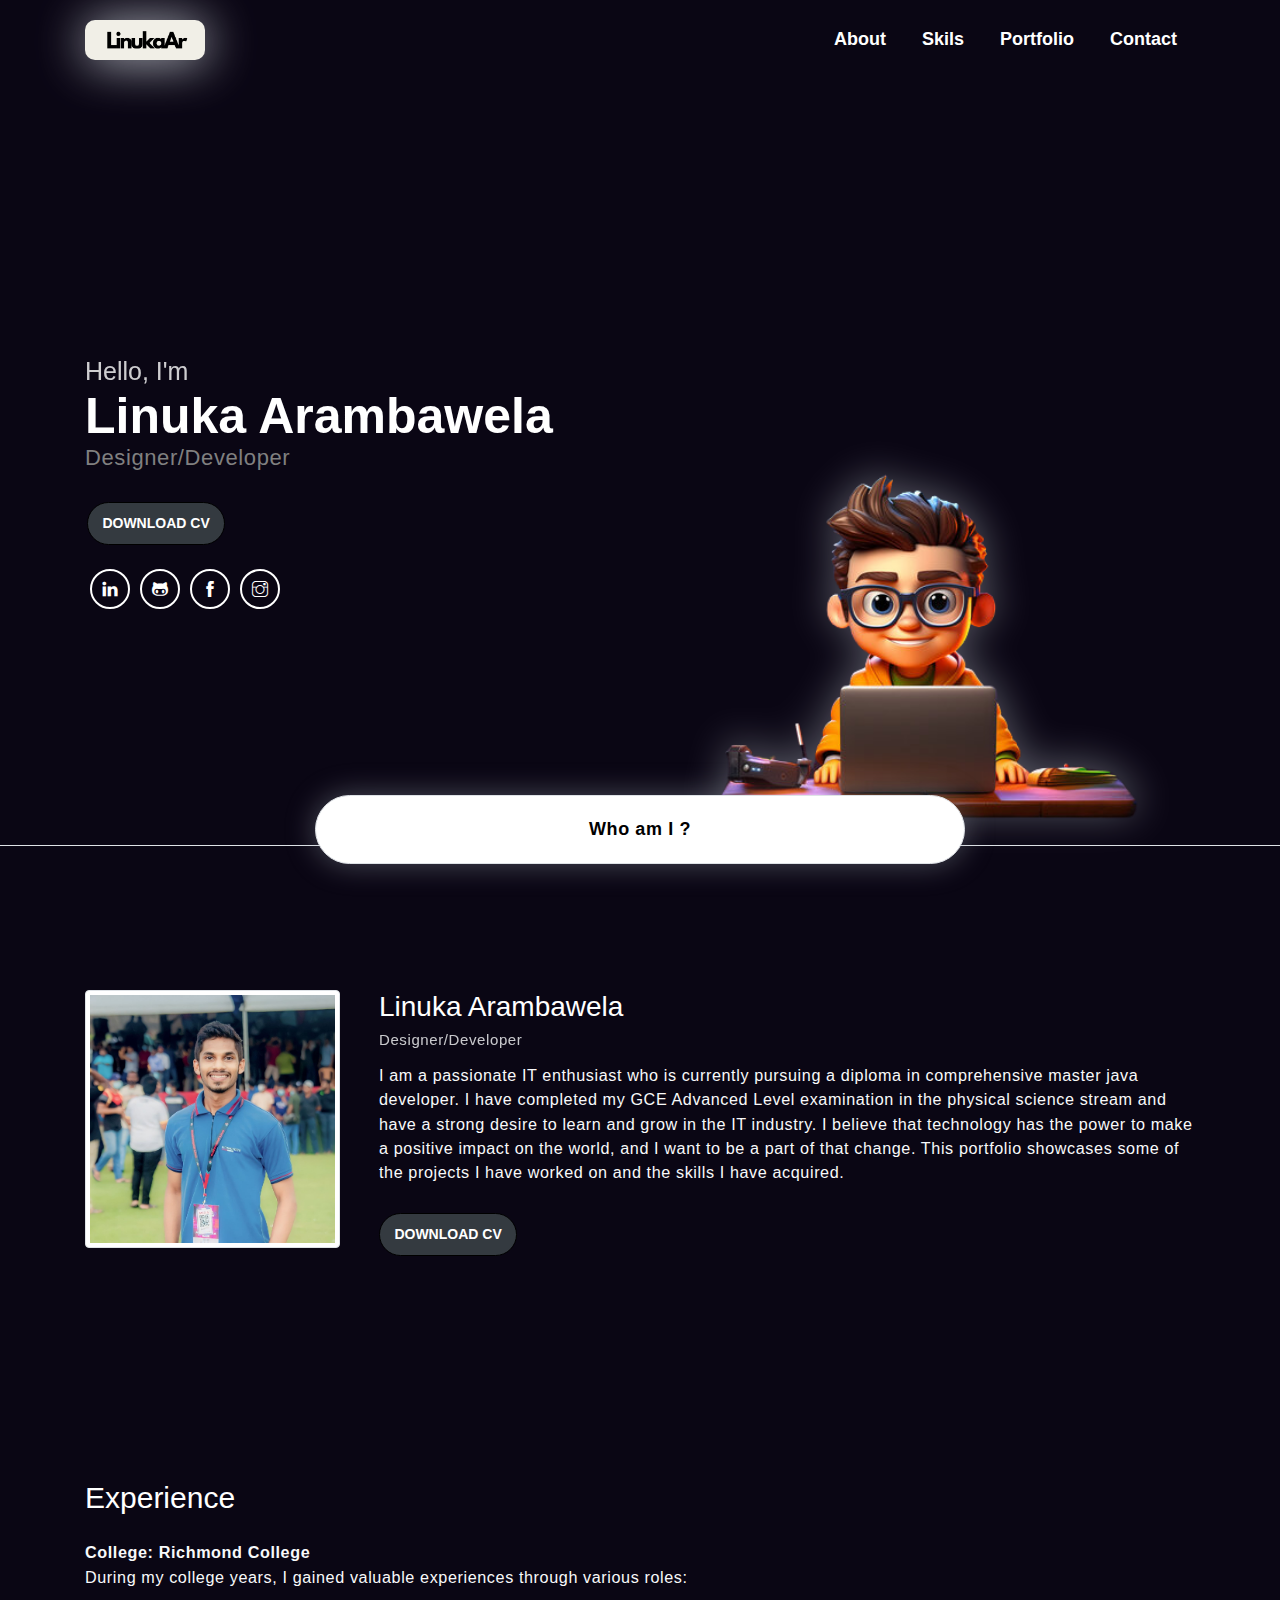
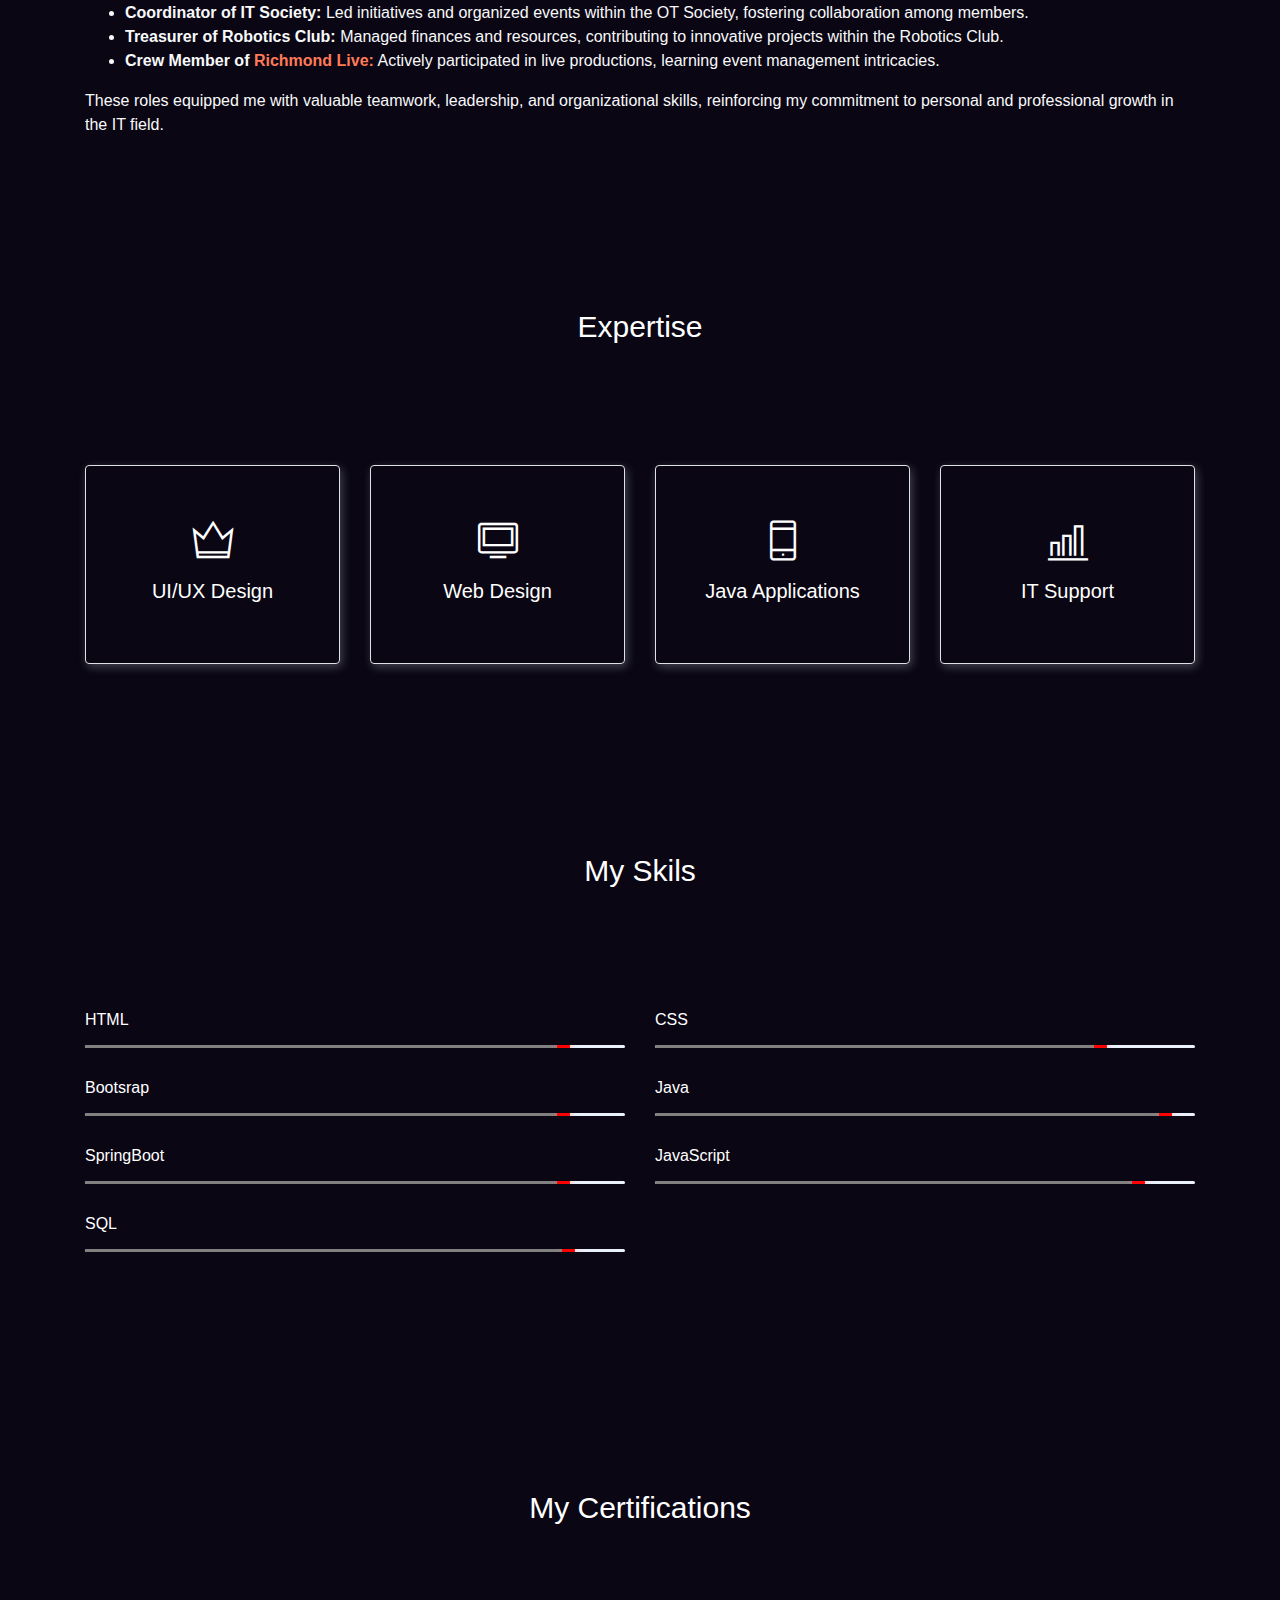
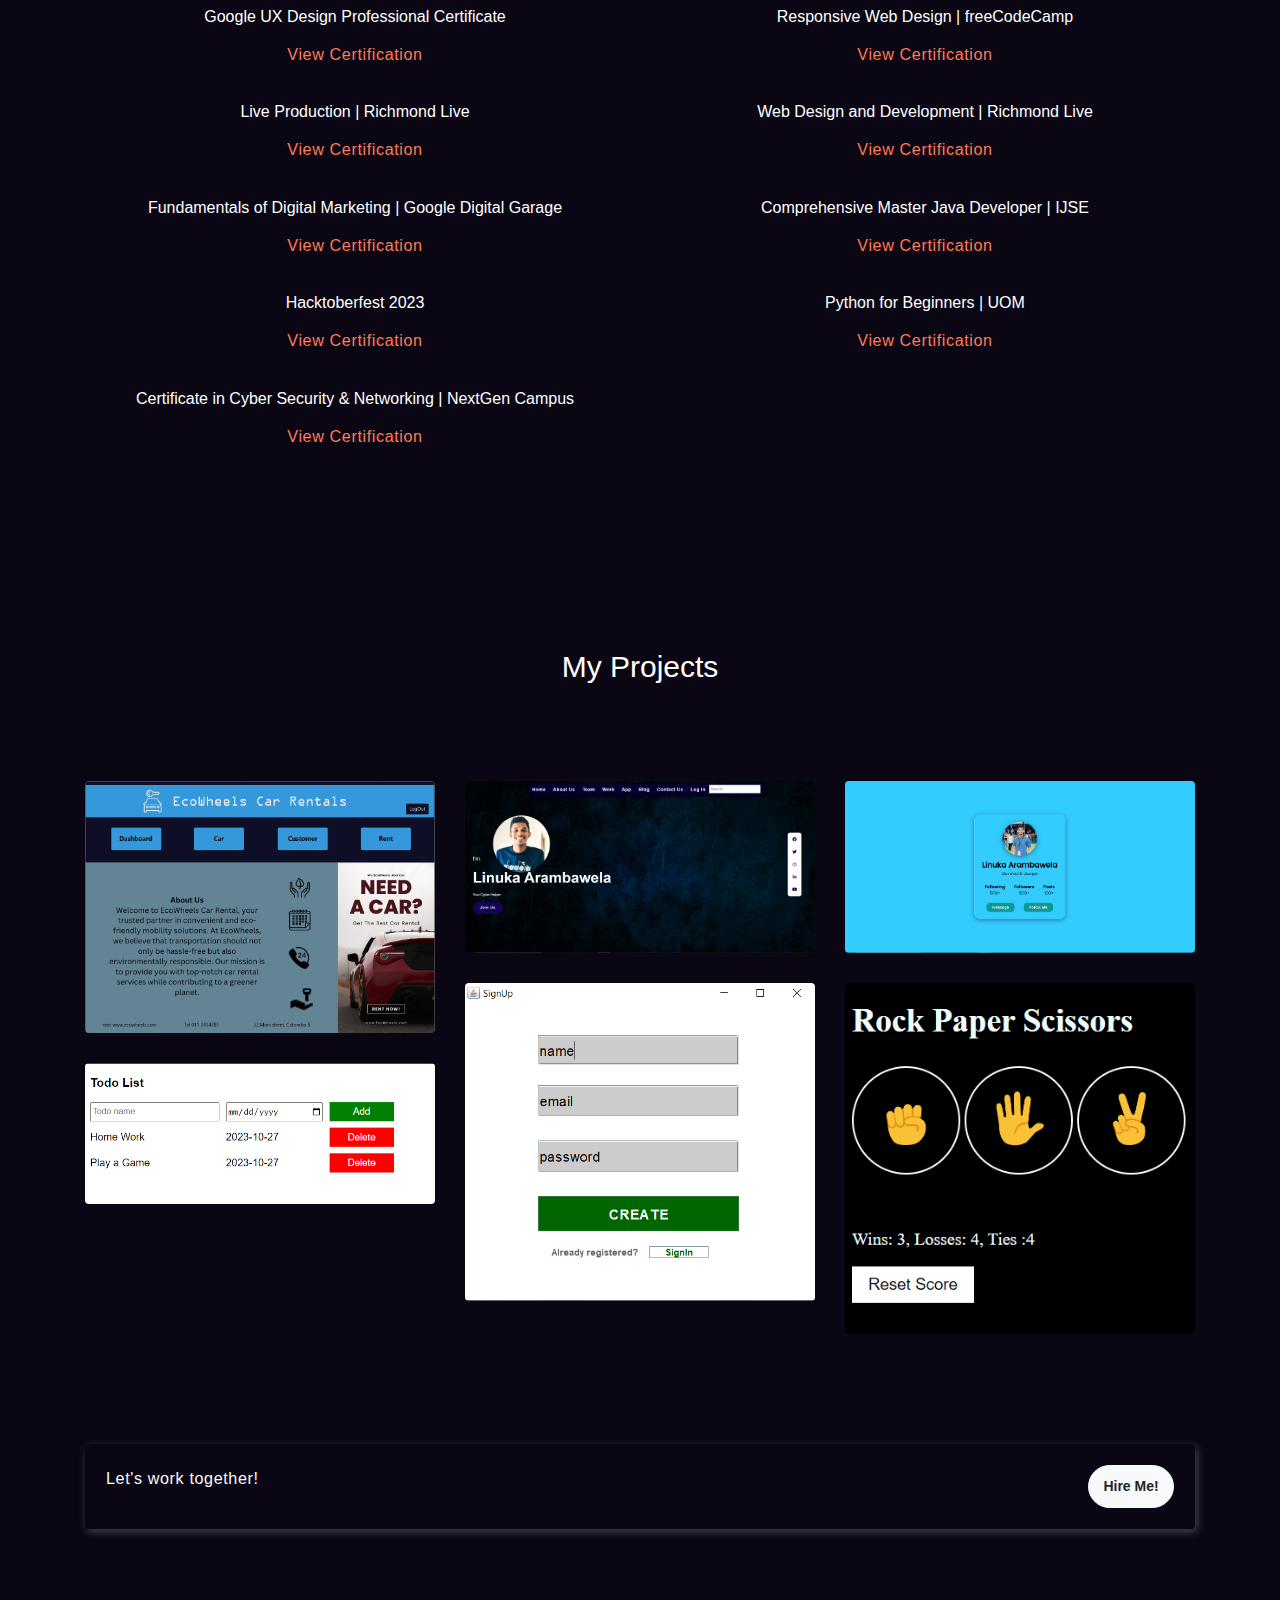
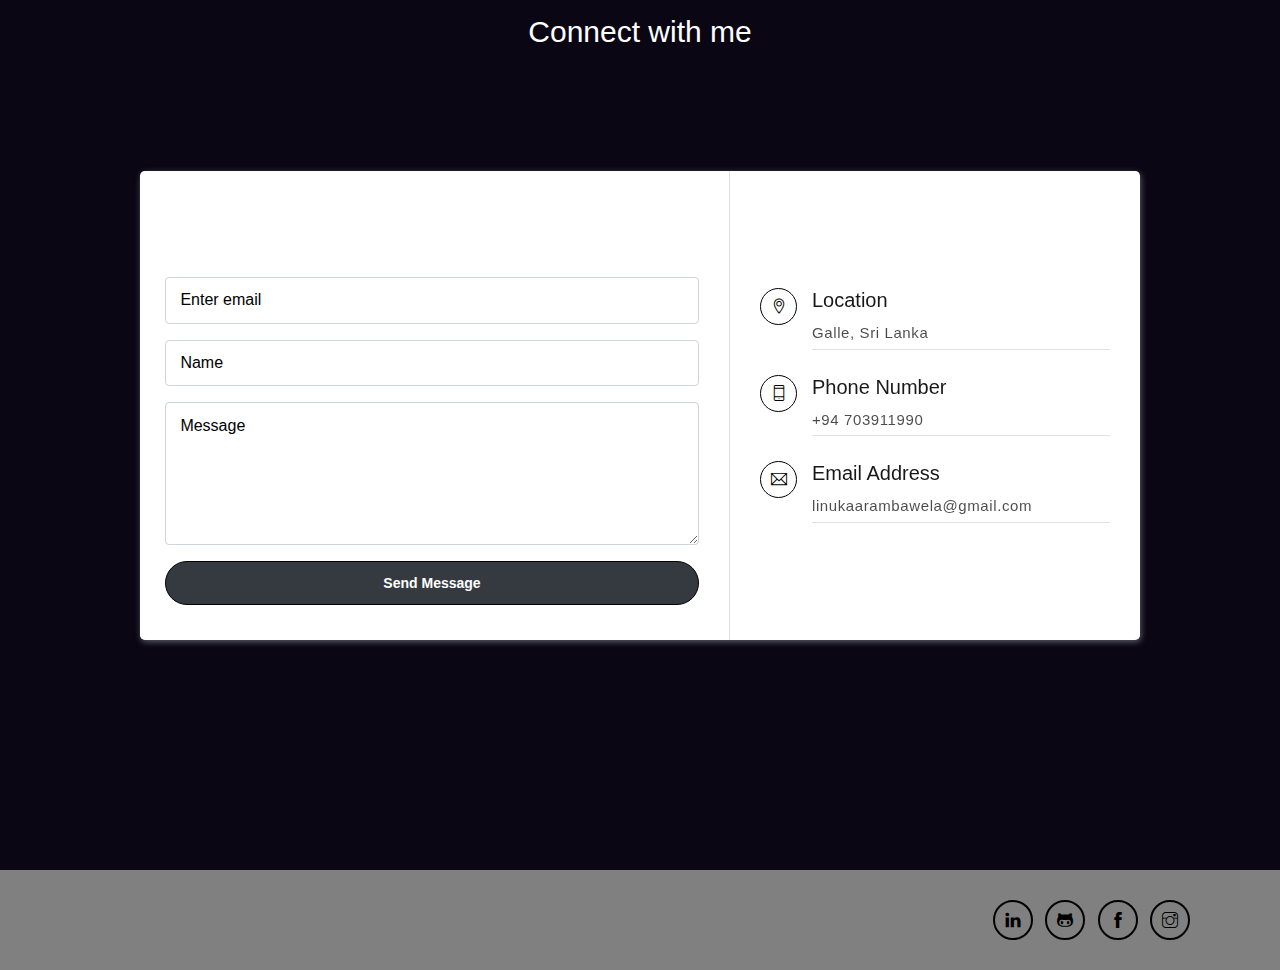
==== index.html @ 5f5cd449 "experence1" ====
<!DOCTYPE html>
<html lang="en">
<head>
	<meta charset="utf-8">
    <meta name="viewport" content="width=device-width, initial-scale=1">
    <meta name="description" content="Start your development with Steller landing page.">
    <meta name="author" content="Devcrud">
    <title>Linuka Arambawela</title>
    <link rel="icon" type="image/png" href="assets/imgs/favicon.png">

    <!-- font icons -->
    <link rel="stylesheet" href="assets/vendors/themify-icons/css/themify-icons.css">
    <!-- Bootstrap + Steller main styles -->
	<link rel="stylesheet" href="assets/css/styles.css">
    <script async src="https://pagead2.googlesyndication.com/pagead/js/adsbygoogle.js?client=ca-pub-7383595511710576"
     crossorigin="anonymous"></script>
</head>
<body data-spy="scroll" data-target=".navbar" data-offset="40" id="home">

    <!-- Page navigation -->
    <nav class="navbar navbar-expand-lg navbar-light fixed-top" data-spy="affix" data-offset-top="0">
        <div class="container">
            <a class="navbar-brand" href="#home"><img src="assets/imgs/logo.png" alt=""></a>
            <button class="navbar-toggler" type="button" data-toggle="collapse" data-target="#navbarSupportedContent" aria-controls="navbarSupportedContent" aria-expanded="false" aria-label="Toggle navigation">
                <span class="navbar-toggler-icon"></span>
            </button>

            <div class="collapse navbar-collapse" id="navbarSupportedContent">
                <ul class="navbar-nav ml-auto align-items-center">
                    
                    <li class="nav-item">
                        <a class="nav-link" href="#about">About</a>
                    </li>
                    <li class="nav-item">
                        <a class="nav-link" href="#service">Skils</a>
                    </li>                   
                    <li class="nav-item">
                        <a class="nav-link" href="#portfolio">Portfolio</a>
                    </li>
                    <li class="nav-item">
                        <a class="nav-link" href="#contact">Contact</a>
                    </li>
                </ul>
            </div>
        </div>          
    </nav>
    <!-- End of page navibation -->

    <!-- Page Header -->
    <header class="header" id="home">
        <div class="container">
            <div class="infos">
                <h6 class="subtitle">Hello, I'm</h6>
                <h6 class="title">Linuka Arambawela</h6>
                <p class="position">Designer/Developer</p>

                <div class="buttons pt-3">
                     <!--<button class="btn btn-primary rounded" href="#contact">HIRE ME</button>-->
                    <a class="btn btn-primary rounded shake" href="https://drive.google.com/drive/folders/1Fr4FEvTsbg78oJzoTCTcGbH58O8syNxW?usp=sharing" target="_blank">DOWNLOAD CV</a>
                </div>      

                <div class="socials mt-4">
                    <a class="social-item-up" href="https://www.linkedin.com/in/linuka-arambawela" target="_blank"><i class="ti-linkedin"></i></a>
                    <a class="social-item-up" href="https://github.com/LinukaAr" target="_blank"><i class="ti-github"></i></a>
                    <a class="social-item-up" href="https://web.facebook.com/LinukaArambawela/" target="_blank"><i class="ti-facebook"></i></a>
                    <a class="social-item-up" href="https://instagram.com/linuka_ar?igshid=OGQ5ZDc2ODk2ZA==" target="_blank"><i class="ti-instagram"></i></a>
                </div>
            </div>              
            <div class="img-holder">
               
                <img src="assets/imgs/bay1.png" alt="">
               
            </div>      
        </div>  

      <!-- Header-widget -->
      <div class="widget">
        <div class="widget-item">
            <p>Who am I <span class="spin"></span></p>
        </div>
    </div>
    </header>
    <!-- End of Page Header -->
    
    <!-- About section -->
    <section id="about" class="section mt-3">
        <div class="container mt-5">
            <div class="row text-center text-md-left">
                <div class="col-md-3">
                    <img src="assets/imgs/avatar.jpeg" alt="" class="img-thumbnail mb-4">
                </div>
                <div class="pl-md-4 col-md-9">
                    <h6 class="title">Linuka Arambawela</h6>
                    <p class="subtitle">Designer/Developer</p>
                    <p>I am a passionate IT enthusiast who is currently pursuing a diploma in comprehensive master java developer. I have completed my GCE Advanced Level examination in the physical science stream and have a strong desire to learn and grow in the IT industry. I believe that technology has the power to make a positive impact on the world, and I want to be a part of that change. This portfolio showcases some of the projects I have worked on and the skills I have acquired.</p>
                    <a class="btn btn-primary rounded mt-3 shake" href="https://drive.google.com/drive/folders/1Fr4FEvTsbg78oJzoTCTcGbH58O8syNxW?usp=sharing" target="_blank">DOWNLOAD CV</a>                   
                </div>
            </div>
        </div>
    </section>
 <!-- Experience section -->
 <section class="section text-light">
    <div class="container text-left">
        <div class="mt-4 experience"><br>
            <h6 class="section-title mb-4">Experience</h6>
            
        <p>
            <strong section-title mb-4>College: Richmond College</strong><br>
            During my college years, I gained valuable experiences through various roles:
            <ul>
                <li><strong>Coordinator of IT Society:</strong> Led initiatives and organized events within the OT Society, fostering collaboration among members.</li>
                <li><strong>Treasurer of Robotics Club:</strong> Managed finances and resources, contributing to innovative projects within the Robotics Club.</li>
                <li><strong>Crew Member of <a href="https://www.richmondlive.lk/" target="_blank">Richmond Live:</a></strong> Actively participated in live productions, learning event management intricacies.</li>
            </ul>
            These roles equipped me with valuable teamwork, leadership, and organizational skills, reinforcing my commitment to personal and professional growth in the IT field.
        </p>
    </div>
</div>
</section>


    <!-- Service section -->
    <section id="service" class="section">
        <div class="container text-center">
            <h6 class="section-title mb-4">Expertise</h6>
            <p class="mb-5 pb-4"><br></p><!--para-->

            <div class="row">
                <div class="col-sm-6 col-md-3 mb-4">
                    <div class="custom-card card border">
                        <div class="card-body">
                            <i class="icon ti-crown"></i>
                            <h5 class="card-h5">UI/UX Design</h5>
                        </div>
                    </div>
                </div>
                <div class="col-sm-6 col-md-3 mb-4">
                    <div class="custom-card card border">
                        <div class="card-body">
                            <i class="icon ti-desktop"></i>
                            <h5 class="card-h5">Web Design</h5>
                        </div>
                    </div>
                </div>
                <div class="col-sm-6 col-md-3 mb-4">
                    <div class="custom-card card border">
                        <div class="card-body">
                            <i class="icon ti-mobile"></i>
                            <h5 class="card-h5">Java Applications</h5>
                        </div>
                    </div>
                </div>
                <div class="col-sm-6 col-md-3 mb-4">
                    <div class="custom-card card border">
                        <div class="card-body">
                            <i class="icon ti-bar-chart"></i>
                            <h5 class="card-h5">IT Support</h5>
                        </div>
                    </div>
                </div>
            </div>
        </div>
    </section>
    <!-- End of Sectoin -->

    <!-- Skills section -->
    <section class="section" id="skills">
        <div class="container text-center">
            <h6 class="subtitle"></h6>
            <h6 class="section-title mb-4">My Skils</h6>
            <p class="mb-5 pb-4"> <br> </p>

            <div class="row text-left">
                <div class="col-sm-6">
                    <h6 class="mb-3">HTML</h6>
                    <div class="progress">
                        <div class="progress-bar bg-primary" role="progressbar" style="width: 89%;" aria-valuenow="25" aria-valuemin="0" aria-valuemax="100"><span>89%</span></div>
                    </div>
                </div>
                <div class="col-sm-6">
                    <h6 class="mb-3">CSS</h6>
                    <div class="progress">
                        <div class="progress-bar bg-primary" role="progressbar" style="width: 83%;" aria-valuenow="25" aria-valuemin="0" aria-valuemax="100"><span>83%</span></div>
                    </div>
                </div>
                <div class="col-sm-6">
                    <h6 class="mb-3">Bootsrap</h6>
                    <div class="progress">
                        <div class="progress-bar bg-primary" role="progressbar" style="width: 89%;" aria-valuenow="25" aria-valuemin="0" aria-valuemax="100"><span>89%</span></div>
                    </div>
                </div>
                <div class="col-sm-6">
                    <h6 class="mb-3">Java</h6>
                    <div class="progress">
                        <div class="progress-bar bg-primary" role="progressbar" style="width: 95%;" aria-valuenow="25" aria-valuemin="0" aria-valuemax="100"><span>95%</span></div>
                    </div>
                </div>
                <div class="col-sm-6">
                    <h6 class="mb-3">SpringBoot</h6>
                    <div class="progress">
                        <div class="progress-bar bg-primary" role="progressbar" style="width: 89%;" aria-valuenow="25" aria-valuemin="0" aria-valuemax="100"><span>89%</span></div>
                    </div>
                </div>
                <div class="col-sm-6">
                    <h6 class="mb-3">JavaScript</h6>
                    <div class="progress">
                        <div class="progress-bar bg-primary" role="progressbar" style="width: 90%;" aria-valuenow="25" aria-valuemin="0" aria-valuemax="100"><span>90%</span></div>
                    </div>
                </div>
                <div class="col-sm-6">
                    <h6 class="mb-3">SQL</h6>
                    <div class="progress">
                        <div class="progress-bar bg-primary" role="progressbar" style="width: 90%;" aria-valuenow="25" aria-valuemin="0" aria-valuemax="100"><span>90%</span></div>
                    </div>
                </div>
            </div>  
        </div>
    </section>
        <section class="section">
            <div class="container text-center">
                <h6 class="subtitle"></h6>
                <h6 class="section-title mt-5 mb-4">My Certifications</h6>
                <p class="mb-4 pb-2"> <br> </p>
        
                <div class="row text-center">
                    <div class="col-sm-6 mb-4">
                        <h6 class="mb-3 ">Google UX Design Professional Certificate</h6>
                        <p><a href="https://coursera.org/share/1cb80b1ecdb0bca02c767bb7b1ba7293" target="_blank">View Certification</a></p>
                    </div>
                    <div class="col-sm-6 mb-4">
                        <h6 class="mb-3">Responsive Web Design | freeCodeCamp</h6>
                        <p><a href="https://freecodecamp.org/certification/fccccd656dd-fffc-4c38-a6bf-6c93ce09e265/responsive-web-design" target="_blank">View Certification</a></p>
                    </div>
                    <div class="col-sm-6 mb-4">
                        <h6 class="mb-3">Live Production | Richmond Live</h6>
                        <p><a href="https://academy.richmondlive.lk/profile/uVPlZtYtneaVyN0ky2u3IIRRBw22" target="_blank">View Certification</a></p>
                    </div>
                    <div class="col-sm-6 mb-4">
                        <h6 class="mb-3">Web Design and Development | Richmond Live</h6>
                        <p><a href="https://academy.richmondlive.lk/profile/uVPlZtYtneaVyN0ky2u3IIRRBw22" target="_blank">View Certification</a></p>
                    </div>
                    <div class="col-sm-6 mb-4">
                        <h6 class="mb-3">Fundamentals of Digital Marketing | Google Digital Garage</h6>
                        <p><a href="https://drive.google.com/file/d/1YNhygOhqp-UpskluJ9wSlVKd7VAp6TAa/view?usp=sharing" target="_blank">View Certification</a></p>
                    </div>
                    <div class="col-sm-6 mb-4">
                        <h6 class="mb-3">Comprehensive Master Java Developer | IJSE</h6>
                        <p><a href="#" target="_blank">View Certification</a></p>
                    </div>
                    <div class="col-sm-6 mb-4">
                        <h6 class="mb-3">Hacktoberfest 2023</h6>
                        <p><a href="https://drive.google.com/file/d/1MPyviksWj-cdRIONnGIoNkeqoJJxrUTr/view?usp=sharing" target="_blank">View Certification</a></p>
                    </div>
                    <div class="col-sm-6 mb-4">
                        <h6 class="mb-3">Python for Beginners | UOM</h6>
                        <p><a href="https://drive.google.com/file/d/1T5rgGOEritQXkcXWgsg6unl6GsxW91hJ/view?usp=sharing" target="_blank">View Certification</a></p>
                    </div>
                    <div class="col-sm-6 mb-4">
                        <h6 class="mb-3">Certificate in Cyber Security & Networking | NextGen Campus</h6>
                        <p><a href="https://drive.google.com/file/d/1FxKrm8GOjyGVpESYu_Ea98I-J1Bag5UB/view?usp=sharing" target="_blank">View Certification</a></p>
                    </div>
                </div>
            </div>
        </section>
        
    <!-- End of Skills sections -->

    <!-- Portfolio section -->
    <section id="portfolio" class="section">
        <div class="container text-center">
            <h6 class="subtitle"></h6>
            <h6 class="section-title mb-4">My Projects</h6>
            <p class="mb-5 pb-4"></p>

            <div class="row">
                <div class="col-sm-4">
                    <div class="img-wrapper">
                        <img src="assets/imgs/carSale/carSale1.png" alt="">
                        <div class="overlay">
                            <div class="overlay-infos" data-link="">
                                <h5>Rent a Car Java App</h5>
                                <a href="assets/imgs/carSale/carSale1.png" target="_blank"><i class="ti-zoom-in"></i></a>
                                <a href="https://github.com/LinukaAr/Rent-A-Car" target="_blank"><i class="ti-link"></i></a>
                            </div>  
                        </div>
                    </div>
                    <div class="img-wrapper">
                        <img src="assets/imgs/toDolist/Untitled.png" alt="">
                        <div class="overlay">
                            <div class="overlay-infos">
                                <h5>To Do List</h5>
                                <a href="assets/imgs/toDolist/Untitled.png" target="_blank"><i class="ti-zoom-in"></i></a>
                                <a href="https://github.com/LinukaAr/Todo-List" target="_blank"><i class="ti-link"></i></a>
                            </div>                              
                        </div>
                    </div>                  
                </div>
                <div class="col-sm-4">
                    <div class="img-wrapper">
                        <img src="assets/imgs/portfolio/portforlio.png" alt="">
                        <div class="overlay">
                            <div class="overlay-infos">
                                <h5>Simple Protfolio</h5>
                                <a href="assets/imgs/portfolio/portforlio.png" target="_blank"><i class="ti-zoom-in"></i></a>
                                <a href="https://github.com/LinukaAr/Linukatest" target="_blank"><i class="ti-link"></i></a>
                            </div>  
                        </div>
                    </div>
                    <div class="img-wrapper">
                        <img src="assets/imgs/loginSignUp/1.png" alt="">
                        <div class="overlay">
                            <div class="overlay-infos">
                                <h5>Java Swing Login/SignUp</h5>
                                <a href="assets/imgs/loginSignUp/1.png" target="_blank"><i class="ti-zoom-in"></i></a>
                                <a href="https://github.com/LinukaAr/Java-LoginAndSignUp" target="_blank"><i class="ti-link"></i></a>
                            </div>                              
                        </div>
                    </div>                  
                </div>
                <div class="col-sm-4">
                    <div class="img-wrapper">
                        <img src="assets/imgs/profleCard/1.png" alt="">
                        <div class="overlay">
                            <div class="overlay-infos">
                                <h5>CSS Profile Card</h5>
                                <a href="assets/imgs/profleCard/1.png" target="_blank"><i class="ti-zoom-in"></i></a>
                                <a href="https://github.com/LinukaAr/Profile_Card" target="_blank"><i class="ti-link"></i></a>
                            </div>  
                        </div>
                    </div>
                    <div class="img-wrapper">
                        <img src="assets/imgs/rockpaper.png" alt="">
                        <div class="overlay">
                            <div class="overlay-infos">
                                <h5>Rock Paper Scissors JavaScript</h5>
                                <a href="assets/imgs/rockpaper.png" target="_blank"><i class="ti-zoom-in"></i></a>
                                <a href="https://github.com/LinukaAr/rock-paper-scissors-js" target="_blank"><i class="ti-link"></i></a>
                            </div>                              
                        </div>
                    </div>                  
                </div>
            </div>

        </div>
    </section>
    <!-- End of portfolio section -->

    <!-- Hire me section -->
    <section class="bg-gray p-0 section">
        <div class="container">
            <div class="card ">
                <div class="card-body text-light">
                    <div class="row align-items-center">
                        <div class="col-sm-9 text-center text-sm-left">
                          <!--<p class="mb-3">Hire Me For Your Project</p>-->  
                            <p class="mb-3">Let's work together!</p>
                        </div>
                        <div class="col-sm-3 text-center text-sm-right">
                            <a class="btn btn-light rounded" href="#contact">Hire Me!</a>
                        </div>
                    </div>
                </div> 
            </div>
        </div>
    </section>      
    <!-- End od Hire me section. -->

    <!-- Contact Section -->
    <section id="contact" class="position-relative section">
        <div class="container text-center">
            <h6 class="subtitle"></h6>
            <h6 class="section-title mb-4">Connect with me</h6>
            <p class="mb-5 pb-4"> <br></p>

            <div class="contact text-left">
                <div class="form">
                    <h6 class="subtitle"></h6>
                    <h6 class="section-title mb-4">Get In Touch</h6>
                    
                    <form action="https://formsubmit.co/linukaarambawela@gmail.com" method="POST">
                        <div class="form-group">
                            <input name="email"  type="email" class="form-control" id="email" aria-describedby="emailHelp" placeholder="Enter email" required>
                        </div>
                        <div class="form-group">
                            <input name="name"  type="text" class="form-control" id="name" placeholder="Name" required>
                        </div>
                        <div class="form-group">
                            <textarea name="message" id="message" cols="30" rows="5" class="form-control" placeholder="Message"></textarea>
                        </div>
                        <input type="hidden" name="_next" value="http://linukaarambawela.me/thankyou.html">
                        <input type="hidden" name="_captcha" value="false">
                        <button type="submit" class="btn btn-primary btn-block rounded w-lg">Send Message</button>
                    </form>
                </div>
                <div class="contact-infos">
                    <div class="item">
                        <i class="ti-location-pin"></i>
                        <div class="">
                            <h5>Location</h5>
                            <p class="details"> Galle, Sri Lanka</p>
                        </div>                          
                    </div>
                    <div class="item">
                        <i class="ti-mobile"></i>
                        <div>
                            <h5>Phone Number</h5>
                            <p class="details">+94 703911990</p>
                        </div>                          
                    </div>
                    <div class="item">
                        <i class="ti-email"></i>
                        <div class="mb-0">
                            <h5>Email Address</h5>
                            <p  class="details">linukaarambawela@gmail.com</p>
                        </div>
                    </div>
                </div>                  
            </div>
        </div>  
             
    </section>
    <!-- End of Contact Section -->

    <!-- Page Footer -->
    <footer class="page-footer">
        <div class="container">
            <div class="row align-items-center">
                <div class="col-sm-6">
                
                </div>
                <div class="col-sm-6">
                    <div class="socials">
                        <a class="social-item" href="javascript:void(0)"><i class="ti-linkedin"></i></a>
                        <a class="social-item" href="javascript:void(0)"><i class="ti-github"></i></a>
                        <a class="social-item" href="javascript:void(0)"><i class="ti-facebook"></i></a>
                        <a class="social-item" href="javascript:void(0)"><i class="ti-instagram"></i></a>
                    </div>
                </div>
            </div>
        </div>
    </footer> 
    <!-- End of page footer -->
	
    <!-- ... TestL ... -->


	<!-- core  -->
    <script src="assets/vendors/jquery/jquery-3.4.1.js"></script>
    <script src="assets/vendors/bootstrap/bootstrap.bundle.js"></script>
    <!-- bootstrap 3 affix -->
	<script src="assets/vendors/bootstrap/bootstrap.affix.js"></script>

    <!-- steller js -->
    <script src="assets/js/steller.js"></script>
    <script src=" https://smtpjs.com/v3/smtp.js"></script>
    
</body>
</html>
---- assets/vendors/themify-icons/css/themify-icons.css ----
@font-face {
	font-family: 'themify';
	src:url("../fonts/themify.eot?-fvbane");
	src:url("../fonts/themify.eot?#iefix-fvbane") format("embedded-opentype"),
		url("../fonts/themify.woff?-fvbane") format("woff"),
		url("../fonts/themify.ttf?-fvbane") format("truetype"),
		url("../fonts/themify.svg?-fvbane#themify") format("svg");
	font-weight: normal;
	font-style: normal;
}

[class^="ti-"], [class*=" ti-"] {
	font-family: 'themify';
	speak: none;
	font-style: normal;
	font-weight: normal;
	font-variant: normal;
	text-transform: none;
	line-height: 1;

	/* Better Font Rendering =========== */
	-webkit-font-smoothing: antialiased;
	-moz-osx-font-smoothing: grayscale;
}

.ti-wand:before {
	content: "\e600";
}
.ti-volume:before {
	content: "\e601";
}
.ti-user:before {
	content: "\e602";
}
.ti-unlock:before {
	content: "\e603";
}
.ti-unlink:before {
	content: "\e604";
}
.ti-trash:before {
	content: "\e605";
}
.ti-thought:before {
	content: "\e606";
}
.ti-target:before {
	content: "\e607";
}
.ti-tag:before {
	content: "\e608";
}
.ti-tablet:before {
	content: "\e609";
}
.ti-star:before {
	content: "\e60a";
}
.ti-spray:before {
	content: "\e60b";
}
.ti-signal:before {
	content: "\e60c";
}
.ti-shopping-cart:before {
	content: "\e60d";
}
.ti-shopping-cart-full:before {
	content: "\e60e";
}
.ti-settings:before {
	content: "\e60f";
}
.ti-search:before {
	content: "\e610";
}
.ti-zoom-in:before {
	content: "\e611";
}
.ti-zoom-out:before {
	content: "\e612";
}
.ti-cut:before {
	content: "\e613";
}
.ti-ruler:before {
	content: "\e614";
}
.ti-ruler-pencil:before {
	content: "\e615";
}
.ti-ruler-alt:before {
	content: "\e616";
}
.ti-bookmark:before {
	content: "\e617";
}
.ti-bookmark-alt:before {
	content: "\e618";
}
.ti-reload:before {
	content: "\e619";
}
.ti-plus:before {
	content: "\e61a";
}
.ti-pin:before {
	content: "\e61b";
}
.ti-pencil:before {
	content: "\e61c";
}
.ti-pencil-alt:before {
	content: "\e61d";
}
.ti-paint-roller:before {
	content: "\e61e";
}
.ti-paint-bucket:before {
	content: "\e61f";
}
.ti-na:before {
	content: "\e620";
}
.ti-mobile:before {
	content: "\e621";
}
.ti-minus:before {
	content: "\e622";
}
.ti-medall:before {
	content: "\e623";
}
.ti-medall-alt:before {
	content: "\e624";
}
.ti-marker:before {
	content: "\e625";
}
.ti-marker-alt:before {
	content: "\e626";
}
.ti-arrow-up:before {
	content: "\e627";
}
.ti-arrow-right:before {
	content: "\e628";
}
.ti-arrow-left:before {
	content: "\e629";
}
.ti-arrow-down:before {
	content: "\e62a";
}
.ti-lock:before {
	content: "\e62b";
}
.ti-location-arrow:before {
	content: "\e62c";
}
.ti-link:before {
	content: "\e62d";
}
.ti-layout:before {
	content: "\e62e";
}
.ti-layers:before {
	content: "\e62f";
}
.ti-layers-alt:before {
	content: "\e630";
}
.ti-key:before {
	content: "\e631";
}
.ti-import:before {
	content: "\e632";
}
.ti-image:before {
	content: "\e633";
}
.ti-heart:before {
	content: "\e634";
}
.ti-heart-broken:before {
	content: "\e635";
}
.ti-hand-stop:before {
	content: "\e636";
}
.ti-hand-open:before {
	content: "\e637";
}
.ti-hand-drag:before {
	content: "\e638";
}
.ti-folder:before {
	content: "\e639";
}
.ti-flag:before {
	content: "\e63a";
}
.ti-flag-alt:before {
	content: "\e63b";
}
.ti-flag-alt-2:before {
	content: "\e63c";
}
.ti-eye:before {
	content: "\e63d";
}
.ti-export:before {
	content: "\e63e";
}
.ti-exchange-vertical:before {
	content: "\e63f";
}
.ti-desktop:before {
	content: "\e640";
}
.ti-cup:before {
	content: "\e641";
}
.ti-crown:before {
	content: "\e642";
}
.ti-comments:before {
	content: "\e643";
}
.ti-comment:before {
	content: "\e644";
}
.ti-comment-alt:before {
	content: "\e645";
}
.ti-close:before {
	content: "\e646";
}
.ti-clip:before {
	content: "\e647";
}
.ti-angle-up:before {
	content: "\e648";
}
.ti-angle-right:before {
	content: "\e649";
}
.ti-angle-left:before {
	content: "\e64a";
}
.ti-angle-down:before {
	content: "\e64b";
}
.ti-check:before {
	content: "\e64c";
}
.ti-check-box:before {
	content: "\e64d";
}
.ti-camera:before {
	content: "\e64e";
}
.ti-announcement:before {
	content: "\e64f";
}
.ti-brush:before {
	content: "\e650";
}
.ti-briefcase:before {
	content: "\e651";
}
.ti-bolt:before {
	content: "\e652";
}
.ti-bolt-alt:before {
	content: "\e653";
}
.ti-blackboard:before {
	content: "\e654";
}
.ti-bag:before {
	content: "\e655";
}
.ti-move:before {
	content: "\e656";
}
.ti-arrows-vertical:before {
	content: "\e657";
}
.ti-arrows-horizontal:before {
	content: "\e658";
}
.ti-fullscreen:before {
	content: "\e659";
}
.ti-arrow-top-right:before {
	content: "\e65a";
}
.ti-arrow-top-left:before {
	content: "\e65b";
}
.ti-arrow-circle-up:before {
	content: "\e65c";
}
.ti-arrow-circle-right:before {
	content: "\e65d";
}
.ti-arrow-circle-left:before {
	content: "\e65e";
}
.ti-arrow-circle-down:before {
	content: "\e65f";
}
.ti-angle-double-up:before {
	content: "\e660";
}
.ti-angle-double-right:before {
	content: "\e661";
}
.ti-angle-double-left:before {
	content: "\e662";
}
.ti-angle-double-down:before {
	content: "\e663";
}
.ti-zip:before {
	content: "\e664";
}
.ti-world:before {
	content: "\e665";
}
.ti-wheelchair:before {
	content: "\e666";
}
.ti-view-list:before {
	content: "\e667";
}
.ti-view-list-alt:before {
	content: "\e668";
}
.ti-view-grid:before {
	content: "\e669";
}
.ti-uppercase:before {
	content: "\e66a";
}
.ti-upload:before {
	content: "\e66b";
}
.ti-underline:before {
	content: "\e66c";
}
.ti-truck:before {
	content: "\e66d";
}
.ti-timer:before {
	content: "\e66e";
}
.ti-ticket:before {
	content: "\e66f";
}
.ti-thumb-up:before {
	content: "\e670";
}
.ti-thumb-down:before {
	content: "\e671";
}
.ti-text:before {
	content: "\e672";
}
.ti-stats-up:before {
	content: "\e673";
}
.ti-stats-down:before {
	content: "\e674";
}
.ti-split-v:before {
	content: "\e675";
}
.ti-split-h:before {
	content: "\e676";
}
.ti-smallcap:before {
	content: "\e677";
}
.ti-shine:before {
	content: "\e678";
}
.ti-shift-right:before {
	content: "\e679";
}
.ti-shift-left:before {
	content: "\e67a";
}
.ti-shield:before {
	content: "\e67b";
}
.ti-notepad:before {
	content: "\e67c";
}
.ti-server:before {
	content: "\e67d";
}
.ti-quote-right:before {
	content: "\e67e";
}
.ti-quote-left:before {
	content: "\e67f";
}
.ti-pulse:before {
	content: "\e680";
}
.ti-printer:before {
	content: "\e681";
}
.ti-power-off:before {
	content: "\e682";
}
.ti-plug:before {
	content: "\e683";
}
.ti-pie-chart:before {
	content: "\e684";
}
.ti-paragraph:before {
	content: "\e685";
}
.ti-panel:before {
	content: "\e686";
}
.ti-package:before {
	content: "\e687";
}
.ti-music:before {
	content: "\e688";
}
.ti-music-alt:before {
	content: "\e689";
}
.ti-mouse:before {
	content: "\e68a";
}
.ti-mouse-alt:before {
	content: "\e68b";
}
.ti-money:before {
	content: "\e68c";
}
.ti-microphone:before {
	content: "\e68d";
}
.ti-menu:before {
	content: "\e68e";
}
.ti-menu-alt:before {
	content: "\e68f";
}
.ti-map:before {
	content: "\e690";
}
.ti-map-alt:before {
	content: "\e691";
}
.ti-loop:before {
	content: "\e692";
}
.ti-location-pin:before {
	content: "\e693";
}
.ti-list:before {
	content: "\e694";
}
.ti-light-bulb:before {
	content: "\e695";
}
.ti-Italic:before {
	content: "\e696";
}
.ti-info:before {
	content: "\e697";
}
.ti-infinite:before {
	content: "\e698";
}
.ti-id-badge:before {
	content: "\e699";
}
.ti-hummer:before {
	content: "\e69a";
}
.ti-home:before {
	content: "\e69b";
}
.ti-help:before {
	content: "\e69c";
}
.ti-headphone:before {
	content: "\e69d";
}
.ti-harddrives:before {
	content: "\e69e";
}
.ti-harddrive:before {
	content: "\e69f";
}
.ti-gift:before {
	content: "\e6a0";
}
.ti-game:before {
	content: "\e6a1";
}
.ti-filter:before {
	content: "\e6a2";
}
.ti-files:before {
	content: "\e6a3";
}
.ti-file:before {
	content: "\e6a4";
}
.ti-eraser:before {
	content: "\e6a5";
}
.ti-envelope:before {
	content: "\e6a6";
}
.ti-download:before {
	content: "\e6a7";
}
.ti-direction:before {
	content: "\e6a8";
}
.ti-direction-alt:before {
	content: "\e6a9";
}
.ti-dashboard:before {
	content: "\e6aa";
}
.ti-control-stop:before {
	content: "\e6ab";
}
.ti-control-shuffle:before {
	content: "\e6ac";
}
.ti-control-play:before {
	content: "\e6ad";
}
.ti-control-pause:before {
	content: "\e6ae";
}
.ti-control-forward:before {
	content: "\e6af";
}
.ti-control-backward:before {
	content: "\e6b0";
}
.ti-cloud:before {
	content: "\e6b1";
}
.ti-cloud-up:before {
	content: "\e6b2";
}
.ti-cloud-down:before {
	content: "\e6b3";
}
.ti-clipboard:before {
	content: "\e6b4";
}
.ti-car:before {
	content: "\e6b5";
}
.ti-calendar:before {
	content: "\e6b6";
}
.ti-book:before {
	content: "\e6b7";
}
.ti-bell:before {
	content: "\e6b8";
}
.ti-basketball:before {
	content: "\e6b9";
}
.ti-bar-chart:before {
	content: "\e6ba";
}
.ti-bar-chart-alt:before {
	content: "\e6bb";
}
.ti-back-right:before {
	content: "\e6bc";
}
.ti-back-left:before {
	content: "\e6bd";
}
.ti-arrows-corner:before {
	content: "\e6be";
}
.ti-archive:before {
	content: "\e6bf";
}
.ti-anchor:before {
	content: "\e6c0";
}
.ti-align-right:before {
	content: "\e6c1";
}
.ti-align-left:before {
	content: "\e6c2";
}
.ti-align-justify:before {
	content: "\e6c3";
}
.ti-align-center:before {
	content: "\e6c4";
}
.ti-alert:before {
	content: "\e6c5";
}
.ti-alarm-clock:before {
	content: "\e6c6";
}
.ti-agenda:before {
	content: "\e6c7";
}
.ti-write:before {
	content: "\e6c8";
}
.ti-window:before {
	content: "\e6c9";
}
.ti-widgetized:before {
	content: "\e6ca";
}
.ti-widget:before {
	content: "\e6cb";
}
.ti-widget-alt:before {
	content: "\e6cc";
}
.ti-wallet:before {
	content: "\e6cd";
}
.ti-video-clapper:before {
	content: "\e6ce";
}
.ti-video-camera:before {
	content: "\e6cf";
}
.ti-vector:before {
	content: "\e6d0";
}
.ti-themify-logo:before {
	content: "\e6d1";
}
.ti-themify-favicon:before {
	content: "\e6d2";
}
.ti-themify-favicon-alt:before {
	content: "\e6d3";
}
.ti-support:before {
	content: "\e6d4";
}
.ti-stamp:before {
	content: "\e6d5";
}
.ti-split-v-alt:before {
	content: "\e6d6";
}
.ti-slice:before {
	content: "\e6d7";
}
.ti-shortcode:before {
	content: "\e6d8";
}
.ti-shift-right-alt:before {
	content: "\e6d9";
}
.ti-shift-left-alt:before {
	content: "\e6da";
}
.ti-ruler-alt-2:before {
	content: "\e6db";
}
.ti-receipt:before {
	content: "\e6dc";
}
.ti-pin2:before {
	content: "\e6dd";
}
.ti-pin-alt:before {
	content: "\e6de";
}
.ti-pencil-alt2:before {
	content: "\e6df";
}
.ti-palette:before {
	content: "\e6e0";
}
.ti-more:before {
	content: "\e6e1";
}
.ti-more-alt:before {
	content: "\e6e2";
}
.ti-microphone-alt:before {
	content: "\e6e3";
}
.ti-magnet:before {
	content: "\e6e4";
}
.ti-line-double:before {
	content: "\e6e5";
}
.ti-line-dotted:before {
	content: "\e6e6";
}
.ti-line-dashed:before {
	content: "\e6e7";
}
.ti-layout-width-full:before {
	content: "\e6e8";
}
.ti-layout-width-default:before {
	content: "\e6e9";
}
.ti-layout-width-default-alt:before {
	content: "\e6ea";
}
.ti-layout-tab:before {
	content: "\e6eb";
}
.ti-layout-tab-window:before {
	content: "\e6ec";
}
.ti-layout-tab-v:before {
	content: "\e6ed";
}
.ti-layout-tab-min:before {
	content: "\e6ee";
}
.ti-layout-slider:before {
	content: "\e6ef";
}
.ti-layout-slider-alt:before {
	content: "\e6f0";
}
.ti-layout-sidebar-right:before {
	content: "\e6f1";
}
.ti-layout-sidebar-none:before {
	content: "\e6f2";
}
.ti-layout-sidebar-left:before {
	content: "\e6f3";
}
.ti-layout-placeholder:before {
	content: "\e6f4";
}
.ti-layout-menu:before {
	content: "\e6f5";
}
.ti-layout-menu-v:before {
	content: "\e6f6";
}
.ti-layout-menu-separated:before {
	content: "\e6f7";
}
.ti-layout-menu-full:before {
	content: "\e6f8";
}
.ti-layout-media-right-alt:before {
	content: "\e6f9";
}
.ti-layout-media-right:before {
	content: "\e6fa";
}
.ti-layout-media-overlay:before {
	content: "\e6fb";
}
.ti-layout-media-overlay-alt:before {
	content: "\e6fc";
}
.ti-layout-media-overlay-alt-2:before {
	content: "\e6fd";
}
.ti-layout-media-left-alt:before {
	content: "\e6fe";
}
.ti-layout-media-left:before {
	content: "\e6ff";
}
.ti-layout-media-center-alt:before {
	content: "\e700";
}
.ti-layout-media-center:before {
	content: "\e701";
}
.ti-layout-list-thumb:before {
	content: "\e702";
}
.ti-layout-list-thumb-alt:before {
	content: "\e703";
}
.ti-layout-list-post:before {
	content: "\e704";
}
.ti-layout-list-large-image:before {
	content: "\e705";
}
.ti-layout-line-solid:before {
	content: "\e706";
}
.ti-layout-grid4:before {
	content: "\e707";
}
.ti-layout-grid3:before {
	content: "\e708";
}
.ti-layout-grid2:before {
	content: "\e709";
}
.ti-layout-grid2-thumb:before {
	content: "\e70a";
}
.ti-layout-cta-right:before {
	content: "\e70b";
}
.ti-layout-cta-left:before {
	content: "\e70c";
}
.ti-layout-cta-center:before {
	content: "\e70d";
}
.ti-layout-cta-btn-right:before {
	content: "\e70e";
}
.ti-layout-cta-btn-left:before {
	content: "\e70f";
}
.ti-layout-column4:before {
	content: "\e710";
}
.ti-layout-column3:before {
	content: "\e711";
}
.ti-layout-column2:before {
	content: "\e712";
}
.ti-layout-accordion-separated:before {
	content: "\e713";
}
.ti-layout-accordion-merged:before {
	content: "\e714";
}
.ti-layout-accordion-list:before {
	content: "\e715";
}
.ti-ink-pen:before {
	content: "\e716";
}
.ti-info-alt:before {
	content: "\e717";
}
.ti-help-alt:before {
	content: "\e718";
}
.ti-headphone-alt:before {
	content: "\e719";
}
.ti-hand-point-up:before {
	content: "\e71a";
}
.ti-hand-point-right:before {
	content: "\e71b";
}
.ti-hand-point-left:before {
	content: "\e71c";
}
.ti-hand-point-down:before {
	content: "\e71d";
}
.ti-gallery:before {
	content: "\e71e";
}
.ti-face-smile:before {
	content: "\e71f";
}
.ti-face-sad:before {
	content: "\e720";
}
.ti-credit-card:before {
	content: "\e721";
}
.ti-control-skip-forward:before {
	content: "\e722";
}
.ti-control-skip-backward:before {
	content: "\e723";
}
.ti-control-record:before {
	content: "\e724";
}
.ti-control-eject:before {
	content: "\e725";
}
.ti-comments-smiley:before {
	content: "\e726";
}
.ti-brush-alt:before {
	content: "\e727";
}
.ti-youtube:before {
	content: "\e728";
}
.ti-vimeo:before {
	content: "\e729";
}
.ti-twitter:before {
	content: "\e72a";
}
.ti-time:before {
	content: "\e72b";
}
.ti-tumblr:before {
	content: "\e72c";
}
.ti-skype:before {
	content: "\e72d";
}
.ti-share:before {
	content: "\e72e";
}
.ti-share-alt:before {
	content: "\e72f";
}
.ti-rocket:before {
	content: "\e730";
}
.ti-pinterest:before {
	content: "\e731";
}
.ti-new-window:before {
	content: "\e732";
}
.ti-microsoft:before {
	content: "\e733";
}
.ti-list-ol:before {
	content: "\e734";
}
.ti-linkedin:before {
	content: "\e735";
}
.ti-layout-sidebar-2:before {
	content: "\e736";
}
.ti-layout-grid4-alt:before {
	content: "\e737";
}
.ti-layout-grid3-alt:before {
	content: "\e738";
}
.ti-layout-grid2-alt:before {
	content: "\e739";
}
.ti-layout-column4-alt:before {
	content: "\e73a";
}
.ti-layout-column3-alt:before {
	content: "\e73b";
}
.ti-layout-column2-alt:before {
	content: "\e73c";
}
.ti-instagram:before {
	content: "\e73d";
}
.ti-google:before {
	content: "\e73e";
}
.ti-github:before {
	content: "\e73f";
}
.ti-flickr:before {
	content: "\e740";
}
.ti-facebook:before {
	content: "\e741";
}
.ti-dropbox:before {
	content: "\e742";
}
.ti-dribbble:before {
	content: "\e743";
}
.ti-apple:before {
	content: "\e744";
}
.ti-android:before {
	content: "\e745";
}
.ti-save:before {
	content: "\e746";
}
.ti-save-alt:before {
	content: "\e747";
}
.ti-yahoo:before {
	content: "\e748";
}
.ti-wordpress:before {
	content: "\e749";
}
.ti-vimeo-alt:before {
	content: "\e74a";
}
.ti-twitter-alt:before {
	content: "\e74b";
}
.ti-tumblr-alt:before {
	content: "\e74c";
}
.ti-trello:before {
	content: "\e74d";
}
.ti-stack-overflow:before {
	content: "\e74e";
}
.ti-soundcloud:before {
	content: "\e74f";
}
.ti-sharethis:before {
	content: "\e750";
}
.ti-sharethis-alt:before {
	content: "\e751";
}
.ti-reddit:before {
	content: "\e752";
}
.ti-pinterest-alt:before {
	content: "\e753";
}
.ti-microsoft-alt:before {
	content: "\e754";
}
.ti-linux:before {
	content: "\e755";
}
.ti-jsfiddle:before {
	content: "\e756";
}
.ti-joomla:before {
	content: "\e757";
}
.ti-html5:before {
	content: "\e758";
}
.ti-flickr-alt:before {
	content: "\e759";
}
.ti-email:before {
	content: "\e75a";
}
.ti-drupal:before {
	content: "\e75b";
}
.ti-dropbox-alt:before {
	content: "\e75c";
}
.ti-css3:before {
	content: "\e75d";
}
.ti-rss:before {
	content: "\e75e";
}
.ti-rss-alt:before {
	content: "\e75f";
}
---- assets/css/styles.css ----
:root {
  --blue: #79A9F5;
  --indigo: #C45F90;
  --purple: #A16AE8;
  --pink: #FC8BC0;
  --red: #F85C70;
  --orange: #FF8882;
  --yellow: #FAD02C;
  --green: #A3C14A;
  --teal: #20c997;
  --cyan: #47D8E0;
  --white: #fff;
  --gray: #6c757d;
  --gray-dark: #343a40;
  --primary: #ff7a57;
  --secondary: #6c757d;
  --success: #A3C14A;
  --info: #47D8E0;
  --warning: #FAD02C;
  --danger: #F85C70;
  --light: #f8f9fa;
  --dark: #343a40;
  --breakpoint-xs: 0;
  --breakpoint-sm: 576px;
  --breakpoint-md: 768px;
  --breakpoint-lg: 992px;
  --breakpoint-xl: 1200px;
  --font-family-sans-serif: -apple-system, BlinkMacSystemFont, "Segoe UI", Roboto, "Helvetica Neue", Arial, "Noto Sans", sans-serif, "Apple Color Emoji", "Segoe UI Emoji", "Segoe UI Symbol", "Noto Color Emoji";
  --font-family-monospace: SFMono-Regular, Menlo, Monaco, Consolas, "Liberation Mono", "Courier New", monospace;
}

*,
*::before,
*::after {
  box-sizing: border-box;
}

html {
  font-family: sans-serif;
  line-height: 1.15;
  -webkit-text-size-adjust: 100%;
  -webkit-tap-highlight-color: rgba(0, 0, 0, 0);
}

article, aside, figcaption, figure, footer, header, hgroup, main, nav, section {
  display: block;
}

body {
  margin: 0;
  font-family: -apple-system, BlinkMacSystemFont, "Segoe UI", Roboto, "Helvetica Neue", Arial, "Noto Sans", sans-serif, "Apple Color Emoji", "Segoe UI Emoji", "Segoe UI Symbol", "Noto Color Emoji";
  font-size: 1rem;
  font-weight: 400;
  line-height: 1.5;
  color: var(--light);
  text-align: left;
  background-color:#0a0614;
}

.navbar {
  background-color: #0a0614;
}

[tabindex="-1"]:focus {
  outline: 0 !important;
}

hr {
  box-sizing: content-box;
  height: 0;
  overflow: visible;
}
.position{
  color: gray;
}
h6{
  color: white;
  margin-top: 0;
  margin-bottom: 0.5rem;
}
.card-h5{
  color:white;
}

h1, h2, h3, h4, h5, .details {
  color: black;
  margin-top: 0;
  margin-bottom: 0.5rem;
}
.details {
  color: black;
  }
p {
  margin-top: 0;
  margin-bottom: 1rem;
}

abbr[title],
abbr[data-original-title] {
  text-decoration: underline;
  -webkit-text-decoration: underline dotted;
          text-decoration: underline dotted;
  cursor: help;
  border-bottom: 0;
  -webkit-text-decoration-skip-ink: none;
          text-decoration-skip-ink: none;
}

address {
  margin-bottom: 1rem;
  font-style: normal;
  line-height: inherit;
}

ol,
ul,
dl {
  margin-top: 0;
  margin-bottom: 1rem;
}

ol ol,
ul ul,
ol ul,
ul ol {
  margin-bottom: 0;
}

dt {
  font-weight: 700;
}

dd {
  margin-bottom: .5rem;
  margin-left: 0;
}

blockquote {
  margin: 0 0 1rem;
}

b,
strong {
  font-weight: bolder;
}

small {
  font-size: 80%;
}

sub,
sup {
  position: relative;
  font-size: 75%;
  line-height: 0;
  vertical-align: baseline;
}

sub {
  bottom: -.25em;
}

sup {
  top: -.5em;
}

a {
  color: var(--primary);
  text-decoration: none;
  background-color: transparent;
 
}

a:hover {
  color: var(--secondary);
  
}

a:not([href]):not([tabindex]) {
  color: inherit;
  text-decoration: none;
}

a:not([href]):not([tabindex]):hover, a:not([href]):not([tabindex]):focus {
  color: inherit;
  text-decoration: none;
}

a:not([href]):not([tabindex]):focus {
  outline: 0;
}

pre,
code,
kbd,
samp {
  font-family: SFMono-Regular, Menlo, Monaco, Consolas, "Liberation Mono", "Courier New", monospace;
  font-size: 1em;
}

pre {
  margin-top: 0;
  margin-bottom: 1rem;
  overflow: auto;
}

figure {
  margin: 0 0 1rem;
}

img {
  vertical-align: middle;
  border-style: none;
}

svg {
  overflow: hidden;
  vertical-align: middle;
}

table {
  border-collapse: collapse;
}

caption {
  padding-top: 0.75rem;
  padding-bottom: 0.75rem;
  color: #6c757d;
  text-align: left;
  caption-side: bottom;
}

th {
  text-align: inherit;
}

label {
  display: inline-block;
  margin-bottom: 0.5rem;
}

button {
  border-radius: 0;
}

button:focus {
  outline: 1px dotted;
  outline: 5px auto white;
}

input,
button,
select,
optgroup,
textarea {
  margin: 0;
  font-family: inherit;
  font-size: inherit;
  line-height: inherit;
}

button,
input {
  overflow: visible;
}
.page-footer .socials .social-item .copyright{
  color: var(--gray); 
}

button,
select {
  text-transform: none;
}

.shake {
  animation: shake 2s infinite;
}

@keyframes shake {
  0% {
      transform: translateX(0);
  }
  25% {
      transform: translateX(-5px);
  }
  50% {
      transform: translateX(5px);
  }
  75% {
      transform: translateX(-5px);
  }
  100% {
      transform: translateX(5px);
  }
}

select {
  word-wrap: normal;
}

button,
[type="button"],
[type="reset"],
[type="submit"] {
  -webkit-appearance: button;
}

button:not(:disabled),
[type="button"]:not(:disabled),
[type="reset"]:not(:disabled),
[type="submit"]:not(:disabled) {
  cursor: pointer;
}

button::-moz-focus-inner,
[type="button"]::-moz-focus-inner,
[type="reset"]::-moz-focus-inner,
[type="submit"]::-moz-focus-inner {
  padding: 0;
  border-style: none;
}

input[type="radio"],
input[type="checkbox"] {
  box-sizing: border-box;
  padding: 0;
}

input[type="date"],
input[type="time"],
input[type="datetime-local"],
input[type="month"] {
  -webkit-appearance: listbox;
}

textarea {
  overflow: auto;
  resize: vertical;
}

fieldset {
  min-width: 0;
  padding: 0;
  margin: 0;
  border: 0;
}

legend {
  display: block;
  width: 100%;
  max-width: 100%;
  padding: 0;
  margin-bottom: .5rem;
  font-size: 1.5rem;
  line-height: inherit;
  color: inherit;
  white-space: normal;
}

progress {
  vertical-align: baseline;
}

[type="number"]::-webkit-inner-spin-button,
[type="number"]::-webkit-outer-spin-button {
  height: auto;
}

[type="search"] {
  outline-offset: -2px;
  -webkit-appearance: none;
}

[type="search"]::-webkit-search-decoration {
  -webkit-appearance: none;
}

::-webkit-file-upload-button {
  font: inherit;
  -webkit-appearance: button;
}

output {
  display: inline-block;
}

summary {
  display: list-item;
  cursor: pointer;
}

template {
  display: none;
}

[hidden] {
  display: none !important;
}

h1, h2, h3, h4, h5, h6,
.h1, .h2, .h3, .h4, .h5, .h6 {
  margin-bottom: 0.5rem;
  font-weight: 500;
  line-height: 1.2;
}

h1, .h1 {
  font-size: 2.5rem;
}

h2, .h2 {
  font-size: 2rem;
}

h3, .h3 {
  font-size: 1.75rem;
}

h4, .h4 {
  font-size: 1.5rem;
}

h5, .h5 {
  font-size: 1.25rem;
}

h6, .h6 {
  font-size: 1rem;
}

.lead {
  font-size: 1.25rem;
  font-weight: 300;
}

.display-1 {
  font-size: 6rem;
  font-weight: 300;
  line-height: 1.2;
}

.display-2 {
  font-size: 5.5rem;
  font-weight: 300;
  line-height: 1.2;
}

.display-3 {
  font-size: 4.5rem;
  font-weight: 300;
  line-height: 1.2;
}

.display-4 {
  font-size: 3.5rem;
  font-weight: 300;
  line-height: 1.2;
}

hr {
  margin-top: 1rem;
  margin-bottom: 1rem;
  border: 0;
  border-top: 1px solid rgba(0, 0, 0, 0.1);
}

small,
.small {
  font-size: 80%;
  font-weight: 400;
}

mark,
.mark {
  padding: 0.2em;
  background-color: #fcf8e3;
}

.list-unstyled {
  padding-left: 0;
  list-style: none;
}

.list-inline {
  padding-left: 0;
  list-style: none;
}

.list-inline-item {
  display: inline-block;
}

.list-inline-item:not(:last-child) {
  margin-right: 0.5rem;
}

.initialism {
  font-size: 90%;
  text-transform: uppercase;
}

.blockquote {
  margin-bottom: 1rem;
  font-size: 1.25rem;
}

.blockquote-footer {
  display: block;
  font-size: 80%;
  color: #6c757d;
}

.blockquote-footer::before {
  content: "\2014\00A0";
}

.img-fluid {
  max-width: 100%;
  height: auto;
}

.img-thumbnail {
  padding: 0.25rem;
  background-color: #fff;
  border: 1px solid #dee2e6;
  border-radius: 0.25rem;
  max-width: 100%;
  height: auto;
}

.figure {
  display: inline-block;
}

.figure-img {
  margin-bottom: 0.5rem;
  line-height: 1;
}

.figure-caption {
  font-size: 90%;
  color: #6c757d;
}

code {
  font-size: 87.5%;
  color: #FC8BC0;
  word-break: break-word;
}

a > code {
  color: inherit;
}

kbd {
  padding: 0.2rem 0.4rem;
  font-size: 87.5%;
  color: #fff;
  background-color: #212529;
  border-radius: 0.2rem;
}

kbd kbd {
  padding: 0;
  font-size: 100%;
  font-weight: 700;
}

pre {
  display: block;
  font-size: 87.5%;
  color: #495057;
}

pre code {
  font-size: inherit;
  color: inherit;
  word-break: normal;
}

.pre-scrollable {
  max-height: 340px;
  overflow-y: scroll;
}

.container {
  width: 100%;
  padding-right: 15px;
  padding-left: 15px;
  margin-right: auto;  
  margin-left: auto;
}

@media (min-width: 576px) {
  .container {
    max-width: 500px;
  }
}

@media (min-width: 768px) {
  .container {
    max-width: 720px;
  }
}

@media (min-width: 992px) {
  .container {
    max-width: 960px;
  }
}

@media (min-width: 1200px) {
  .container {
    max-width: 1140px;
  }
}

.container-fluid {
  width: 100%;
  padding-right: 15px;
  padding-left: 15px;
  margin-right: auto;
  margin-left: auto;
}

.row {
  display: -webkit-box;
  display: -webkit-flex;
  display: -ms-flexbox;
  display: flex;
  -webkit-flex-wrap: wrap;
      -ms-flex-wrap: wrap;
          flex-wrap: wrap;
  margin-right: -15px;
  margin-left: -15px;
}

.no-gutters {
  margin-right: 0;
  margin-left: 0;
}

.no-gutters > .col,
.no-gutters > [class*="col-"] {
  padding-right: 0;
  padding-left: 0;
}

.col-1, .col-2, .col-3, .col-4, .col-5, .col-6, .col-7, .col-8, .col-9, .col-10, .col-11, .col-12, .col,
.col-auto, .col-sm-1, .col-sm-2, .col-sm-3, .col-sm-4, .col-sm-5, .col-sm-6, .col-sm-7, .col-sm-8, .col-sm-9, .col-sm-10, .col-sm-11, .col-sm-12, .col-sm,
.col-sm-auto, .col-md-1, .col-md-2, .col-md-3, .col-md-4, .col-md-5, .col-md-6, .col-md-7, .col-md-8, .col-md-9, .col-md-10, .col-md-11, .col-md-12, .col-md,
.col-md-auto, .col-lg-1, .col-lg-2, .col-lg-3, .col-lg-4, .col-lg-5, .col-lg-6, .col-lg-7, .col-lg-8, .col-lg-9, .col-lg-10, .col-lg-11, .col-lg-12, .col-lg,
.col-lg-auto, .col-xl-1, .col-xl-2, .col-xl-3, .col-xl-4, .col-xl-5, .col-xl-6, .col-xl-7, .col-xl-8, .col-xl-9, .col-xl-10, .col-xl-11, .col-xl-12, .col-xl,
.col-xl-auto {
  position: relative;
  width: 100%;
  padding-right: 15px;
  padding-left: 15px;
}

.col {
  -webkit-flex-basis: 0;
      -ms-flex-preferred-size: 0;
          flex-basis: 0;
  -webkit-box-flex: 1;
  -webkit-flex-grow: 1;
      -ms-flex-positive: 1;
          flex-grow: 1;
  max-width: 100%;
}

.col-auto {
  -webkit-box-flex: 0;
  -webkit-flex: 0 0 auto;
      -ms-flex: 0 0 auto;
          flex: 0 0 auto;
  width: auto;
  max-width: 100%;
}

.col-1 {
  -webkit-box-flex: 0;
  -webkit-flex: 0 0 8.33333%;
      -ms-flex: 0 0 8.33333%;
          flex: 0 0 8.33333%;
  max-width: 8.33333%;
}

.col-2 {
  -webkit-box-flex: 0;
  -webkit-flex: 0 0 16.66667%;
      -ms-flex: 0 0 16.66667%;
          flex: 0 0 16.66667%;
  max-width: 16.66667%;
}

.col-3 {
  -webkit-box-flex: 0;
  -webkit-flex: 0 0 25%;
      -ms-flex: 0 0 25%;
          flex: 0 0 25%;
  max-width: 25%;
}

.col-4 {
  -webkit-box-flex: 0;
  -webkit-flex: 0 0 33.33333%;
      -ms-flex: 0 0 33.33333%;
          flex: 0 0 33.33333%;
  max-width: 33.33333%;
}

.col-5 {
  -webkit-box-flex: 0;
  -webkit-flex: 0 0 41.66667%;
      -ms-flex: 0 0 41.66667%;
          flex: 0 0 41.66667%;
  max-width: 41.66667%;
}

.col-6 {
  -webkit-box-flex: 0;
  -webkit-flex: 0 0 50%;
      -ms-flex: 0 0 50%;
          flex: 0 0 50%;
  max-width: 50%;
}

.col-7 {
  -webkit-box-flex: 0;
  -webkit-flex: 0 0 58.33333%;
      -ms-flex: 0 0 58.33333%;
          flex: 0 0 58.33333%;
  max-width: 58.33333%;
}

.col-8 {
  -webkit-box-flex: 0;
  -webkit-flex: 0 0 66.66667%;
      -ms-flex: 0 0 66.66667%;
          flex: 0 0 66.66667%;
  max-width: 66.66667%;
}

.col-9 {
  -webkit-box-flex: 0;
  -webkit-flex: 0 0 75%;
      -ms-flex: 0 0 75%;
          flex: 0 0 75%;
  max-width: 75%;
}

.col-10 {
  -webkit-box-flex: 0;
  -webkit-flex: 0 0 83.33333%;
      -ms-flex: 0 0 83.33333%;
          flex: 0 0 83.33333%;
  max-width: 83.33333%;
}

.col-11 {
  -webkit-box-flex: 0;
  -webkit-flex: 0 0 91.66667%;
      -ms-flex: 0 0 91.66667%;
          flex: 0 0 91.66667%;
  max-width: 91.66667%;
}

.col-12 {
  -webkit-box-flex: 0;
  -webkit-flex: 0 0 100%;
      -ms-flex: 0 0 100%;
          flex: 0 0 100%;
  max-width: 100%;
}

.order-first {
  -webkit-box-ordinal-group: 0;
  -webkit-order: -1;
      -ms-flex-order: -1;
          order: -1;
}

.order-last {
  -webkit-box-ordinal-group: 14;
  -webkit-order: 13;
      -ms-flex-order: 13;
          order: 13;
}

.order-0 {
  -webkit-box-ordinal-group: 1;
  -webkit-order: 0;
      -ms-flex-order: 0;
          order: 0;
}

.order-1 {
  -webkit-box-ordinal-group: 2;
  -webkit-order: 1;
      -ms-flex-order: 1;
          order: 1;
}

.order-2 {
  -webkit-box-ordinal-group: 3;
  -webkit-order: 2;
      -ms-flex-order: 2;
          order: 2;
}

.order-3 {
  -webkit-box-ordinal-group: 4;
  -webkit-order: 3;
      -ms-flex-order: 3;
          order: 3;
}

.order-4 {
  -webkit-box-ordinal-group: 5;
  -webkit-order: 4;
      -ms-flex-order: 4;
          order: 4;
}

.order-5 {
  -webkit-box-ordinal-group: 6;
  -webkit-order: 5;
      -ms-flex-order: 5;
          order: 5;
}

.order-6 {
  -webkit-box-ordinal-group: 7;
  -webkit-order: 6;
      -ms-flex-order: 6;
          order: 6;
}

.order-7 {
  -webkit-box-ordinal-group: 8;
  -webkit-order: 7;
      -ms-flex-order: 7;
          order: 7;
}

.order-8 {
  -webkit-box-ordinal-group: 9;
  -webkit-order: 8;
      -ms-flex-order: 8;
          order: 8;
}

.order-9 {
  -webkit-box-ordinal-group: 10;
  -webkit-order: 9;
      -ms-flex-order: 9;
          order: 9;
}

.order-10 {
  -webkit-box-ordinal-group: 11;
  -webkit-order: 10;
      -ms-flex-order: 10;
          order: 10;
}

.order-11 {
  -webkit-box-ordinal-group: 12;
  -webkit-order: 11;
      -ms-flex-order: 11;
          order: 11;
}

.order-12 {
  -webkit-box-ordinal-group: 13;
  -webkit-order: 12;
      -ms-flex-order: 12;
          order: 12;
}

.offset-1 {
  margin-left: 8.33333%;
}

.offset-2 {
  margin-left: 16.66667%;
}

.offset-3 {
  margin-left: 25%;
}

.offset-4 {
  margin-left: 33.33333%;
}

.offset-5 {
  margin-left: 41.66667%;
}

.offset-6 {
  margin-left: 50%;
}

.offset-7 {
  margin-left: 58.33333%;
}

.offset-8 {
  margin-left: 66.66667%;
}

.offset-9 {
  margin-left: 75%;
}

.offset-10 {
  margin-left: 83.33333%;
}

.offset-11 {
  margin-left: 91.66667%;
}


@media (min-width: 576px) {
  
  .col-sm {
    -webkit-flex-basis: 0;
        -ms-flex-preferred-size: 0;
            flex-basis: 0;
    -webkit-box-flex: 1;
    -webkit-flex-grow: 1;
        -ms-flex-positive: 1;
            flex-grow: 1;
    max-width: 100%;
  }
  .col-sm-auto {
    -webkit-box-flex: 0;
    -webkit-flex: 0 0 auto;
        -ms-flex: 0 0 auto;
            flex: 0 0 auto;
    width: auto;
    max-width: 100%;
  }
  .col-sm-1 {
    -webkit-box-flex: 0;
    -webkit-flex: 0 0 8.33333%;
        -ms-flex: 0 0 8.33333%;
            flex: 0 0 8.33333%;
    max-width: 8.33333%;
  }
  .col-sm-2 {
    -webkit-box-flex: 0;
    -webkit-flex: 0 0 16.66667%;
        -ms-flex: 0 0 16.66667%;
            flex: 0 0 16.66667%;
    max-width: 16.66667%;
  }
  .col-sm-3 {
    -webkit-box-flex: 0;
    -webkit-flex: 0 0 25%;
        -ms-flex: 0 0 25%;
            flex: 0 0 25%;
    max-width: 25%;
  }
  .col-sm-4 {
    -webkit-box-flex: 0;
    -webkit-flex: 0 0 33.33333%;
        -ms-flex: 0 0 33.33333%;
            flex: 0 0 33.33333%;
    max-width: 33.33333%;
  }
  .col-sm-5 {
    -webkit-box-flex: 0;
    -webkit-flex: 0 0 41.66667%;
        -ms-flex: 0 0 41.66667%;
            flex: 0 0 41.66667%;
    max-width: 41.66667%;
  }
  .col-sm-6 {
    -webkit-box-flex: 0;
    -webkit-flex: 0 0 50%;
        -ms-flex: 0 0 50%;
            flex: 0 0 50%;
    max-width: 50%;
  }
  .col-sm-7 {
    -webkit-box-flex: 0;
    -webkit-flex: 0 0 58.33333%;
        -ms-flex: 0 0 58.33333%;
            flex: 0 0 58.33333%;
    max-width: 58.33333%;
  }
  .col-sm-8 {
    -webkit-box-flex: 0;
    -webkit-flex: 0 0 66.66667%;
        -ms-flex: 0 0 66.66667%;
            flex: 0 0 66.66667%;
    max-width: 66.66667%;
  }
  .col-sm-9 {
    -webkit-box-flex: 0;
    -webkit-flex: 0 0 75%;
        -ms-flex: 0 0 75%;
            flex: 0 0 75%;
    max-width: 75%;
  }
  .col-sm-10 {
    -webkit-box-flex: 0;
    -webkit-flex: 0 0 83.33333%;
        -ms-flex: 0 0 83.33333%;
            flex: 0 0 83.33333%;
    max-width: 83.33333%;
  }
  .col-sm-11 {
    -webkit-box-flex: 0;
    -webkit-flex: 0 0 91.66667%;
        -ms-flex: 0 0 91.66667%;
            flex: 0 0 91.66667%;
    max-width: 91.66667%;
  }
  .col-sm-12 {
    -webkit-box-flex: 0;
    -webkit-flex: 0 0 100%;
        -ms-flex: 0 0 100%;
            flex: 0 0 100%;
    max-width: 100%;
  }
  .order-sm-first {
    -webkit-box-ordinal-group: 0;
    -webkit-order: -1;
        -ms-flex-order: -1;
            order: -1;
  }
  .order-sm-last {
    -webkit-box-ordinal-group: 14;
    -webkit-order: 13;
        -ms-flex-order: 13;
            order: 13;
  }
  .order-sm-0 {
    -webkit-box-ordinal-group: 1;
    -webkit-order: 0;
        -ms-flex-order: 0;
            order: 0;
  }
  .order-sm-1 {
    -webkit-box-ordinal-group: 2;
    -webkit-order: 1;
        -ms-flex-order: 1;
            order: 1;
  }
  .order-sm-2 {
    -webkit-box-ordinal-group: 3;
    -webkit-order: 2;
        -ms-flex-order: 2;
            order: 2;
  }
  .order-sm-3 {
    -webkit-box-ordinal-group: 4;
    -webkit-order: 3;
        -ms-flex-order: 3;
            order: 3;
  }
  .order-sm-4 {
    -webkit-box-ordinal-group: 5;
    -webkit-order: 4;
        -ms-flex-order: 4;
            order: 4;
  }
  .order-sm-5 {
    -webkit-box-ordinal-group: 6;
    -webkit-order: 5;
        -ms-flex-order: 5;
            order: 5;
  }
  .order-sm-6 {
    -webkit-box-ordinal-group: 7;
    -webkit-order: 6;
        -ms-flex-order: 6;
            order: 6;
  }
  .order-sm-7 {
    -webkit-box-ordinal-group: 8;
    -webkit-order: 7;
        -ms-flex-order: 7;
            order: 7;
  }
  .order-sm-8 {
    -webkit-box-ordinal-group: 9;
    -webkit-order: 8;
        -ms-flex-order: 8;
            order: 8;
  }
  .order-sm-9 {
    -webkit-box-ordinal-group: 10;
    -webkit-order: 9;
        -ms-flex-order: 9;
            order: 9;
  }
  .order-sm-10 {
    -webkit-box-ordinal-group: 11;
    -webkit-order: 10;
        -ms-flex-order: 10;
            order: 10;
  }
  .order-sm-11 {
    -webkit-box-ordinal-group: 12;
    -webkit-order: 11;
        -ms-flex-order: 11;
            order: 11;
  }
  .order-sm-12 {
    -webkit-box-ordinal-group: 13;
    -webkit-order: 12;
        -ms-flex-order: 12;
            order: 12;
  }
  .offset-sm-0 {
    margin-left: 0;
  }
  .offset-sm-1 {
    margin-left: 8.33333%;
  }
  .offset-sm-2 {
    margin-left: 16.66667%;
  }
  .offset-sm-3 {
    margin-left: 25%;
  }
  .offset-sm-4 {
    margin-left: 33.33333%;
  }
  .offset-sm-5 {
    margin-left: 41.66667%;
  }
  .offset-sm-6 {
    margin-left: 50%;
  }
  .offset-sm-7 {
    margin-left: 58.33333%;
  }
  .offset-sm-8 {
    margin-left: 66.66667%;
  }
  .offset-sm-9 {
    margin-left: 75%;
  }
  .offset-sm-10 {
    margin-left: 83.33333%;
  }
  .offset-sm-11 {
    margin-left: 91.66667%;
  }
}



@media (min-width: 768px) {
  .col-md {
    -webkit-flex-basis: 0;
        -ms-flex-preferred-size: 0;
            flex-basis: 0;
    -webkit-box-flex: 1;
    -webkit-flex-grow: 1;
        -ms-flex-positive: 1;
            flex-grow: 1;
    max-width: 100%;
  }
  .col-md-auto {
    -webkit-box-flex: 0;
    -webkit-flex: 0 0 auto;
        -ms-flex: 0 0 auto;
            flex: 0 0 auto;
    width: auto;
    max-width: 100%;
  }
  .col-md-1 {
    -webkit-box-flex: 0;
    -webkit-flex: 0 0 8.33333%;
        -ms-flex: 0 0 8.33333%;
            flex: 0 0 8.33333%;
    max-width: 8.33333%;
  }
  .col-md-2 {
    -webkit-box-flex: 0;
    -webkit-flex: 0 0 16.66667%;
        -ms-flex: 0 0 16.66667%;
            flex: 0 0 16.66667%;
    max-width: 16.66667%;
  }
  .col-md-3 {
    -webkit-box-flex: 0;
    -webkit-flex: 0 0 25%;
        -ms-flex: 0 0 25%;
            flex: 0 0 25%;
    max-width: 25%;
  }
  .col-md-4 {
    -webkit-box-flex: 0;
    -webkit-flex: 0 0 33.33333%;
        -ms-flex: 0 0 33.33333%;
            flex: 0 0 33.33333%;
    max-width: 33.33333%;
  }
  .col-md-5 {
    -webkit-box-flex: 0;
    -webkit-flex: 0 0 41.66667%;
        -ms-flex: 0 0 41.66667%;
            flex: 0 0 41.66667%;
    max-width: 41.66667%;
  }
  .col-md-6 {
    -webkit-box-flex: 0;
    -webkit-flex: 0 0 50%;
        -ms-flex: 0 0 50%;
            flex: 0 0 50%;
    max-width: 50%;
  }
  .col-md-7 {
    -webkit-box-flex: 0;
    -webkit-flex: 0 0 58.33333%;
        -ms-flex: 0 0 58.33333%;
            flex: 0 0 58.33333%;
    max-width: 58.33333%;
  }
  .col-md-8 {
    -webkit-box-flex: 0;
    -webkit-flex: 0 0 66.66667%;
        -ms-flex: 0 0 66.66667%;
            flex: 0 0 66.66667%;
    max-width: 66.66667%;
  }
  .col-md-9 {
    -webkit-box-flex: 0;
    -webkit-flex: 0 0 75%;
        -ms-flex: 0 0 75%;
            flex: 0 0 75%;
    max-width: 75%;
  }
  .col-md-10 {
    -webkit-box-flex: 0;
    -webkit-flex: 0 0 83.33333%;
        -ms-flex: 0 0 83.33333%;
            flex: 0 0 83.33333%;
    max-width: 83.33333%;
  }
  .col-md-11 {
    -webkit-box-flex: 0;
    -webkit-flex: 0 0 91.66667%;
        -ms-flex: 0 0 91.66667%;
            flex: 0 0 91.66667%;
    max-width: 91.66667%;
  }
  .col-md-12 {
    -webkit-box-flex: 0;
    -webkit-flex: 0 0 100%;
        -ms-flex: 0 0 100%;
            flex: 0 0 100%;
    max-width: 100%;
  }
  .order-md-first {
    -webkit-box-ordinal-group: 0;
    -webkit-order: -1;
        -ms-flex-order: -1;
            order: -1;
  }
  .order-md-last {
    -webkit-box-ordinal-group: 14;
    -webkit-order: 13;
        -ms-flex-order: 13;
            order: 13;
  }
  .order-md-0 {
    -webkit-box-ordinal-group: 1;
    -webkit-order: 0;
        -ms-flex-order: 0;
            order: 0;
  }
  .order-md-1 {
    -webkit-box-ordinal-group: 2;
    -webkit-order: 1;
        -ms-flex-order: 1;
            order: 1;
  }
  .order-md-2 {
    -webkit-box-ordinal-group: 3;
    -webkit-order: 2;
        -ms-flex-order: 2;
            order: 2;
  }
  .order-md-3 {
    -webkit-box-ordinal-group: 4;
    -webkit-order: 3;
        -ms-flex-order: 3;
            order: 3;
  }
  .order-md-4 {
    -webkit-box-ordinal-group: 5;
    -webkit-order: 4;
        -ms-flex-order: 4;
            order: 4;
  }
  .order-md-5 {
    -webkit-box-ordinal-group: 6;
    -webkit-order: 5;
        -ms-flex-order: 5;
            order: 5;
  }
  .order-md-6 {
    -webkit-box-ordinal-group: 7;
    -webkit-order: 6;
        -ms-flex-order: 6;
            order: 6;
  }
  .order-md-7 {
    -webkit-box-ordinal-group: 8;
    -webkit-order: 7;
        -ms-flex-order: 7;
            order: 7;
  }
  .order-md-8 {
    -webkit-box-ordinal-group: 9;
    -webkit-order: 8;
        -ms-flex-order: 8;
            order: 8;
  }
  .order-md-9 {
    -webkit-box-ordinal-group: 10;
    -webkit-order: 9;
        -ms-flex-order: 9;
            order: 9;
  }
  .order-md-10 {
    -webkit-box-ordinal-group: 11;
    -webkit-order: 10;
        -ms-flex-order: 10;
            order: 10;
  }
  .order-md-11 {
    -webkit-box-ordinal-group: 12;
    -webkit-order: 11;
        -ms-flex-order: 11;
            order: 11;
  }
  .order-md-12 {
    -webkit-box-ordinal-group: 13;
    -webkit-order: 12;
        -ms-flex-order: 12;
            order: 12;
  }
  .offset-md-0 {
    margin-left: 0;
  }
  .offset-md-1 {
    margin-left: 8.33333%;
  }
  .offset-md-2 {
    margin-left: 16.66667%;
  }
  .offset-md-3 {
    margin-left: 25%;
  }
  .offset-md-4 {
    margin-left: 33.33333%;
  }
  .offset-md-5 {
    margin-left: 41.66667%;
  }
  .offset-md-6 {
    margin-left: 50%;
  }
  .offset-md-7 {
    margin-left: 58.33333%;
  }
  .offset-md-8 {
    margin-left: 66.66667%;
  }
  .offset-md-9 {
    margin-left: 75%;
  }
  .offset-md-10 {
    margin-left: 83.33333%;
  }
  .offset-md-11 {
    margin-left: 91.66667%;
  }
}

@media (min-width: 992px) {
  .col-lg {
    -webkit-flex-basis: 0;
        -ms-flex-preferred-size: 0;
            flex-basis: 0;
    -webkit-box-flex: 1;
    -webkit-flex-grow: 1;
        -ms-flex-positive: 1;
            flex-grow: 1;
    max-width: 100%;
  }
  .col-lg-auto {
    -webkit-box-flex: 0;
    -webkit-flex: 0 0 auto;
        -ms-flex: 0 0 auto;
            flex: 0 0 auto;
    width: auto;
    max-width: 100%;
  }
  .col-lg-1 {
    -webkit-box-flex: 0;
    -webkit-flex: 0 0 8.33333%;
        -ms-flex: 0 0 8.33333%;
            flex: 0 0 8.33333%;
    max-width: 8.33333%;
  }
  .col-lg-2 {
    -webkit-box-flex: 0;
    -webkit-flex: 0 0 16.66667%;
        -ms-flex: 0 0 16.66667%;
            flex: 0 0 16.66667%;
    max-width: 16.66667%;
  }
  .col-lg-3 {
    -webkit-box-flex: 0;
    -webkit-flex: 0 0 25%;
        -ms-flex: 0 0 25%;
            flex: 0 0 25%;
    max-width: 25%;
  }
  .col-lg-4 {
    -webkit-box-flex: 0;
    -webkit-flex: 0 0 33.33333%;
        -ms-flex: 0 0 33.33333%;
            flex: 0 0 33.33333%;
    max-width: 33.33333%;
  }
  .col-lg-5 {
    -webkit-box-flex: 0;
    -webkit-flex: 0 0 41.66667%;
        -ms-flex: 0 0 41.66667%;
            flex: 0 0 41.66667%;
    max-width: 41.66667%;
  }
  .col-lg-6 {
    -webkit-box-flex: 0;
    -webkit-flex: 0 0 50%;
        -ms-flex: 0 0 50%;
            flex: 0 0 50%;
    max-width: 50%;
  }
  .col-lg-7 {
    -webkit-box-flex: 0;
    -webkit-flex: 0 0 58.33333%;
        -ms-flex: 0 0 58.33333%;
            flex: 0 0 58.33333%;
    max-width: 58.33333%;
  }
  .col-lg-8 {
    -webkit-box-flex: 0;
    -webkit-flex: 0 0 66.66667%;
        -ms-flex: 0 0 66.66667%;
            flex: 0 0 66.66667%;
    max-width: 66.66667%;
  }
  .col-lg-9 {
    -webkit-box-flex: 0;
    -webkit-flex: 0 0 75%;
        -ms-flex: 0 0 75%;
            flex: 0 0 75%;
    max-width: 75%;
  }
  .col-lg-10 {
    -webkit-box-flex: 0;
    -webkit-flex: 0 0 83.33333%;
        -ms-flex: 0 0 83.33333%;
            flex: 0 0 83.33333%;
    max-width: 83.33333%;
  }
  .col-lg-11 {
    -webkit-box-flex: 0;
    -webkit-flex: 0 0 91.66667%;
        -ms-flex: 0 0 91.66667%;
            flex: 0 0 91.66667%;
    max-width: 91.66667%;
  }
  .col-lg-12 {
    -webkit-box-flex: 0;
    -webkit-flex: 0 0 100%;
        -ms-flex: 0 0 100%;
            flex: 0 0 100%;
    max-width: 100%;
  }
  .order-lg-first {
    -webkit-box-ordinal-group: 0;
    -webkit-order: -1;
        -ms-flex-order: -1;
            order: -1;
  }
  .order-lg-last {
    -webkit-box-ordinal-group: 14;
    -webkit-order: 13;
        -ms-flex-order: 13;
            order: 13;
  }
  .order-lg-0 {
    -webkit-box-ordinal-group: 1;
    -webkit-order: 0;
        -ms-flex-order: 0;
            order: 0;
  }
  .order-lg-1 {
    -webkit-box-ordinal-group: 2;
    -webkit-order: 1;
        -ms-flex-order: 1;
            order: 1;
  }
  .order-lg-2 {
    -webkit-box-ordinal-group: 3;
    -webkit-order: 2;
        -ms-flex-order: 2;
            order: 2;
  }
  .order-lg-3 {
    -webkit-box-ordinal-group: 4;
    -webkit-order: 3;
        -ms-flex-order: 3;
            order: 3;
  }
  .order-lg-4 {
    -webkit-box-ordinal-group: 5;
    -webkit-order: 4;
        -ms-flex-order: 4;
            order: 4;
  }
  .order-lg-5 {
    -webkit-box-ordinal-group: 6;
    -webkit-order: 5;
        -ms-flex-order: 5;
            order: 5;
  }
  .order-lg-6 {
    -webkit-box-ordinal-group: 7;
    -webkit-order: 6;
        -ms-flex-order: 6;
            order: 6;
  }
  .order-lg-7 {
    -webkit-box-ordinal-group: 8;
    -webkit-order: 7;
        -ms-flex-order: 7;
            order: 7;
  }
  .order-lg-8 {
    -webkit-box-ordinal-group: 9;
    -webkit-order: 8;
        -ms-flex-order: 8;
            order: 8;
  }
  .order-lg-9 {
    -webkit-box-ordinal-group: 10;
    -webkit-order: 9;
        -ms-flex-order: 9;
            order: 9;
  }
  .order-lg-10 {
    -webkit-box-ordinal-group: 11;
    -webkit-order: 10;
        -ms-flex-order: 10;
            order: 10;
  }
  .order-lg-11 {
    -webkit-box-ordinal-group: 12;
    -webkit-order: 11;
        -ms-flex-order: 11;
            order: 11;
  }
  .order-lg-12 {
    -webkit-box-ordinal-group: 13;
    -webkit-order: 12;
        -ms-flex-order: 12;
            order: 12;
  }
  .offset-lg-0 {
    margin-left: 0;
  }
  .offset-lg-1 {
    margin-left: 8.33333%;
  }
  .offset-lg-2 {
    margin-left: 16.66667%;
  }
  .offset-lg-3 {
    margin-left: 25%;
  }
  .offset-lg-4 {
    margin-left: 33.33333%;
  }
  .offset-lg-5 {
    margin-left: 41.66667%;
  }
  .offset-lg-6 {
    margin-left: 50%;
  }
  .offset-lg-7 {
    margin-left: 58.33333%;
  }
  .offset-lg-8 {
    margin-left: 66.66667%;
  }
  .offset-lg-9 {
    margin-left: 75%;
  }
  .offset-lg-10 {
    margin-left: 83.33333%;
  }
  .offset-lg-11 {
    margin-left: 91.66667%;
  }
}

@media (min-width: 1200px) {
  .col-xl {
    -webkit-flex-basis: 0;
        -ms-flex-preferred-size: 0;
            flex-basis: 0;
    -webkit-box-flex: 1;
    -webkit-flex-grow: 1;
        -ms-flex-positive: 1;
            flex-grow: 1;
    max-width: 100%;
  }
  .col-xl-auto {
    -webkit-box-flex: 0;
    -webkit-flex: 0 0 auto;
        -ms-flex: 0 0 auto;
            flex: 0 0 auto;
    width: auto;
    max-width: 100%;
  }
  .col-xl-1 {
    -webkit-box-flex: 0;
    -webkit-flex: 0 0 8.33333%;
        -ms-flex: 0 0 8.33333%;
            flex: 0 0 8.33333%;
    max-width: 8.33333%;
  }
  .col-xl-2 {
    -webkit-box-flex: 0;
    -webkit-flex: 0 0 16.66667%;
        -ms-flex: 0 0 16.66667%;
            flex: 0 0 16.66667%;
    max-width: 16.66667%;
  }
  .col-xl-3 {
    -webkit-box-flex: 0;
    -webkit-flex: 0 0 25%;
        -ms-flex: 0 0 25%;
            flex: 0 0 25%;
    max-width: 25%;
  }
  .col-xl-4 {
    -webkit-box-flex: 0;
    -webkit-flex: 0 0 33.33333%;
        -ms-flex: 0 0 33.33333%;
            flex: 0 0 33.33333%;
    max-width: 33.33333%;
  }
  .col-xl-5 {
    -webkit-box-flex: 0;
    -webkit-flex: 0 0 41.66667%;
        -ms-flex: 0 0 41.66667%;
            flex: 0 0 41.66667%;
    max-width: 41.66667%;
  }
  .col-xl-6 {
    -webkit-box-flex: 0;
    -webkit-flex: 0 0 50%;
        -ms-flex: 0 0 50%;
            flex: 0 0 50%;
    max-width: 50%;
  }
  .col-xl-7 {
    -webkit-box-flex: 0;
    -webkit-flex: 0 0 58.33333%;
        -ms-flex: 0 0 58.33333%;
            flex: 0 0 58.33333%;
    max-width: 58.33333%;
  }
  .col-xl-8 {
    -webkit-box-flex: 0;
    -webkit-flex: 0 0 66.66667%;
        -ms-flex: 0 0 66.66667%;
            flex: 0 0 66.66667%;
    max-width: 66.66667%;
  }
  .col-xl-9 {
    -webkit-box-flex: 0;
    -webkit-flex: 0 0 75%;
        -ms-flex: 0 0 75%;
            flex: 0 0 75%;
    max-width: 75%;
  }
  .col-xl-10 {
    -webkit-box-flex: 0;
    -webkit-flex: 0 0 83.33333%;
        -ms-flex: 0 0 83.33333%;
            flex: 0 0 83.33333%;
    max-width: 83.33333%;
  }
  .col-xl-11 {
    -webkit-box-flex: 0;
    -webkit-flex: 0 0 91.66667%;
        -ms-flex: 0 0 91.66667%;
            flex: 0 0 91.66667%;
    max-width: 91.66667%;
  }
  .col-xl-12 {
    -webkit-box-flex: 0;
    -webkit-flex: 0 0 100%;
        -ms-flex: 0 0 100%;
            flex: 0 0 100%;
    max-width: 100%;
  }
  .order-xl-first {
    -webkit-box-ordinal-group: 0;
    -webkit-order: -1;
        -ms-flex-order: -1;
            order: -1;
  }
  .order-xl-last {
    -webkit-box-ordinal-group: 14;
    -webkit-order: 13;
        -ms-flex-order: 13;
            order: 13;
  }
  .order-xl-0 {
    -webkit-box-ordinal-group: 1;
    -webkit-order: 0;
        -ms-flex-order: 0;
            order: 0;
  }
  .order-xl-1 {
    -webkit-box-ordinal-group: 2;
    -webkit-order: 1;
        -ms-flex-order: 1;
            order: 1;
  }
  .order-xl-2 {
    -webkit-box-ordinal-group: 3;
    -webkit-order: 2;
        -ms-flex-order: 2;
            order: 2;
  }
  .order-xl-3 {
    -webkit-box-ordinal-group: 4;
    -webkit-order: 3;
        -ms-flex-order: 3;
            order: 3;
  }
  .order-xl-4 {
    -webkit-box-ordinal-group: 5;
    -webkit-order: 4;
        -ms-flex-order: 4;
            order: 4;
  }
  .order-xl-5 {
    -webkit-box-ordinal-group: 6;
    -webkit-order: 5;
        -ms-flex-order: 5;
            order: 5;
  }
  .order-xl-6 {
    -webkit-box-ordinal-group: 7;
    -webkit-order: 6;
        -ms-flex-order: 6;
            order: 6;
  }
  .order-xl-7 {
    -webkit-box-ordinal-group: 8;
    -webkit-order: 7;
        -ms-flex-order: 7;
            order: 7;
  }
  .order-xl-8 {
    -webkit-box-ordinal-group: 9;
    -webkit-order: 8;
        -ms-flex-order: 8;
            order: 8;
  }
  .order-xl-9 {
    -webkit-box-ordinal-group: 10;
    -webkit-order: 9;
        -ms-flex-order: 9;
            order: 9;
  }
  .order-xl-10 {
    -webkit-box-ordinal-group: 11;
    -webkit-order: 10;
        -ms-flex-order: 10;
            order: 10;
  }
  .order-xl-11 {
    -webkit-box-ordinal-group: 12;
    -webkit-order: 11;
        -ms-flex-order: 11;
            order: 11;
  }
  .order-xl-12 {
    -webkit-box-ordinal-group: 13;
    -webkit-order: 12;
        -ms-flex-order: 12;
            order: 12;
  }
  .offset-xl-0 {
    margin-left: 0;
  }
  .offset-xl-1 {
    margin-left: 8.33333%;
  }
  .offset-xl-2 {
    margin-left: 16.66667%;
  }
  .offset-xl-3 {
    margin-left: 25%;
  }
  .offset-xl-4 {
    margin-left: 33.33333%;
  }
  .offset-xl-5 {
    margin-left: 41.66667%;
  }
  .offset-xl-6 {
    margin-left: 50%;
  }
  .offset-xl-7 {
    margin-left: 58.33333%;
  }
  .offset-xl-8 {
    margin-left: 66.66667%;
  }
  .offset-xl-9 {
    margin-left: 75%;
  }
  .offset-xl-10 {
    margin-left: 83.33333%;
  }
  .offset-xl-11 {
    margin-left: 91.66667%;
  }
}

.table {
  width: 100%;
  margin-bottom: 1rem;
  color: #495057;
}

.table th,
.table td {
  padding: 0.75rem;
  vertical-align: top;
  border-top: 1px solid #dee2e6;
}

.table thead th {
  vertical-align: bottom;
  border-bottom: 2px solid #dee2e6;
}

.table tbody + tbody {
  border-top: 2px solid #dee2e6;
}

.table-sm th,
.table-sm td {
  padding: 0.3rem;
}

.table-bordered {
  border: 1px solid #dee2e6;
}

.table-bordered th,
.table-bordered td {
  border: 1px solid #dee2e6;
}

.table-bordered thead th,
.table-bordered thead td {
  border-bottom-width: 2px;
}

.table-borderless th,
.table-borderless td,
.table-borderless thead th,
.table-borderless tbody + tbody {
  border: 0;
}

.table-striped tbody tr:nth-of-type(odd) {
  background-color: rgba(0, 0, 0, 0.05);
}

.table-hover tbody tr:hover {
  color: #495057;
  background-color: rgba(0, 0, 0, 0.075);
}

.table-primary,
.table-primary > th,
.table-primary > td {
  background-color: #ffdad0;
}

.table-primary th,
.table-primary td,
.table-primary thead th,
.table-primary tbody + tbody {
  border-color: #ffbaa8;
}

.table-hover .table-primary:hover {
  background-color: #ffc6b7;
}

.table-hover .table-primary:hover > td,
.table-hover .table-primary:hover > th {
  background-color: #ffc6b7;
}

.table-secondary,
.table-secondary > th,
.table-secondary > td {
  background-color: #d6d8db;
}

.table-secondary th,
.table-secondary td,
.table-secondary thead th,
.table-secondary tbody + tbody {
  border-color: #b3b7bb;
}

.table-hover .table-secondary:hover {
  background-color: #c8cbcf;
}

.table-hover .table-secondary:hover > td,
.table-hover .table-secondary:hover > th {
  background-color: #c8cbcf;
}

.table-success,
.table-success > th,
.table-success > td {
  background-color: #e5eecc;
}

.table-success th,
.table-success td,
.table-success thead th,
.table-success tbody + tbody {
  border-color: #cfdfa1;
}

.table-hover .table-success:hover {
  background-color: #dbe8b9;
}

.table-hover .table-success:hover > td,
.table-hover .table-success:hover > th {
  background-color: #dbe8b9;
}

.table-info,
.table-info > th,
.table-info > td {
  background-color: #cbf4f6;
}

.table-info th,
.table-info td,
.table-info thead th,
.table-info tbody + tbody {
  border-color: #9febef;
}

.table-hover .table-info:hover {
  background-color: #b5eff2;
}

.table-hover .table-info:hover > td,
.table-hover .table-info:hover > th {
  background-color: #b5eff2;
}

.table-warning,
.table-warning > th,
.table-warning > td {
  background-color: #fef2c4;
}

.table-warning th,
.table-warning td,
.table-warning thead th,
.table-warning tbody + tbody {
  border-color: #fce791;
}

.table-hover .table-warning:hover {
  background-color: #feecab;
}

.table-hover .table-warning:hover > td,
.table-hover .table-warning:hover > th {
  background-color: #feecab;
}

.table-danger,
.table-danger > th,
.table-danger > td {
  background-color: #fdd1d7;
}

.table-danger th,
.table-danger td,
.table-danger thead th,
.table-danger tbody + tbody {
  border-color: #fbaab5;
}

.table-hover .table-danger:hover {
  background-color: #fcb9c2;
}

.table-hover .table-danger:hover > td,
.table-hover .table-danger:hover > th {
  background-color: #fcb9c2;
}

.table-light,
.table-light > th,
.table-light > td {
  background-color: #fdfdfe;
}

.table-light th,
.table-light td,
.table-light thead th,
.table-light tbody + tbody {
  border-color: #fbfcfc;
}

.table-hover .table-light:hover {
  background-color: #ececf6;
}

.table-hover .table-light:hover > td,
.table-hover .table-light:hover > th {
  background-color: #ececf6;
}

.table-dark,
.table-dark > th,
.table-dark > td {
  background-color: #c6c8ca;
}

.table-dark th,
.table-dark td,
.table-dark thead th,
.table-dark tbody + tbody {
  border-color: #95999c;
}

.table-hover .table-dark:hover {
  background-color: #b9bbbe;
}
@media (min-width: 431px) {
  body {
    width: 100%;
    max-width: none;
    margin: 0;
    padding: 0;
  }
}

.table-hover .table-dark:hover > td,
.table-hover .table-dark:hover > th {
  background-color: #b9bbbe;
}

.table-active,
.table-active > th,
.table-active > td {
  background-color: rgba(0, 0, 0, 0.075);
}

.table-hover .table-active:hover {
  background-color: rgba(0, 0, 0, 0.075);
}

.table-hover .table-active:hover > td,
.table-hover .table-active:hover > th {
  background-color: rgba(0, 0, 0, 0.075);
}

.table .thead-dark th {
  color: #fff;
  background-color: #343a40;
  border-color: #454d55;
}

.table .thead-light th {
  color: #495057;
  background-color: #eaf0fc;
  border-color: #dee2e6;
}

.table-dark {
  color: #fff;
  background-color: #343a40;
}

.table-dark th,
.table-dark td,
.table-dark thead th {
  border-color: #454d55;
}

.table-dark.table-bordered {
  border: 0;
}

.table-dark.table-striped tbody tr:nth-of-type(odd) {
  background-color: rgba(255, 255, 255, 0.05);
}

.table-dark.table-hover tbody tr:hover {
  color: #fff;
  background-color: rgba(255, 255, 255, 0.075);
}

@media (max-width: 575.98px) {
  .table-responsive-sm {
    display: block;
    width: 100%;
    overflow-x: auto;
    -webkit-overflow-scrolling: touch;
  }
  .table-responsive-sm > .table-bordered {
    border: 0;
  }
}

@media (max-width: 767.98px) {
  .table-responsive-md {
    display: block;
    width: 100%;
    overflow-x: auto;
    -webkit-overflow-scrolling: touch;
  }
  .table-responsive-md > .table-bordered {
    border: 0;
  }
}

@media (max-width: 991.98px) {
  .table-responsive-lg {
    display: block;
    width: 100%;
    overflow-x: auto;
    -webkit-overflow-scrolling: touch;
  }
  .table-responsive-lg > .table-bordered {
    border: 0;
  }
}

@media (max-width: 1199.98px) {
  .table-responsive-xl {
    display: block;
    width: 100%;
    overflow-x: auto;
    -webkit-overflow-scrolling: touch;
  }
  .table-responsive-xl > .table-bordered {
    border: 0;
  }
}

.table-responsive {
  display: block;
  width: 100%;
  overflow-x: auto;
  -webkit-overflow-scrolling: touch;
}

.table-responsive > .table-bordered {
  border: 0;
}

.form-control {
  display: block;
  width: 100%;
  height: calc(1.5em + 1.3rem + 2px);
  padding: 0.65rem 0.9rem;
  font-size: 1rem;
  font-weight: 400;
  line-height: 1.5;
  color: black;
  background-color: #fff;
  background-clip: padding-box;
  border: 1px solid #ced4da;
  border-radius: 0.25rem;
  -webkit-transition: border-color 0.15s ease-in-out, box-shadow 0.15s ease-in-out;
  transition: border-color 0.15s ease-in-out, box-shadow 0.15s ease-in-out;
}

@media (prefers-reduced-motion: reduce) {
  .form-control {
    -webkit-transition: none;
    transition: none;
  }
}

.form-control::-ms-expand {
  background-color: transparent;
  border: 0;
}

.form-control:focus {
  color: #000000;
  background-color: #fff;
  border-color: #ffdfd7;
  outline: 0;
  box-shadow: 0 0 0 0.2rem black;
}

.form-control::-webkit-input-placeholder {
  color:black;
  opacity: 1;
}

.form-control::-moz-placeholder {
  color: black;
  opacity: 1;
}

.form-control:-ms-input-placeholder {
  color: black;
  opacity: 1;
}

.form-control::-ms-input-placeholder {
  color: black;
  opacity: 1;
}

.form-control::placeholder {
  color: black;
  opacity: 1;
}

.form-control:disabled, .form-control[readonly] {
  background-color: #eaf0fc;
  opacity: 1;
}

select.form-control:focus::-ms-value {
  color: grey;
  background-color: #fff;
}

.form-control-file,
.form-control-range {
  display: block;
  width: 100%;
}

.col-form-label {
  padding-top: calc(0.65rem + 1px);
  padding-bottom: calc(0.65rem + 1px);
  margin-bottom: 0;
  font-size: inherit;
  line-height: 1.5;
}

.col-form-label-lg {
  padding-top: calc(0.7rem + 1px);
  padding-bottom: calc(0.7rem + 1px);
  font-size: 1.25rem;
  line-height: 1.5;
}

.col-form-label-sm {
  padding-top: calc(0.35rem + 1px);
  padding-bottom: calc(0.35rem + 1px);
  font-size: 0.875rem;
  line-height: 1.5;
}

.form-control-plaintext {
  display: block;
  width: 100%;
  padding-top: 0.65rem;
  padding-bottom: 0.65rem;
  margin-bottom: 0;
  line-height: 1.5;
  color: black;
  background-color: transparent;
  border: solid transparent;
  border-width: 1px 0;
}

.form-control-plaintext.form-control-sm, .form-control-plaintext.form-control-lg {
  padding-right: 0;
  padding-left: 0;
}

.form-control-sm {
  height: calc(1.5em + 0.7rem + 2px);
  padding: 0.35rem 0.7rem;
  font-size: 0.875rem;
  line-height: 1.5;
  border-radius: 0.2rem;
}

.form-control-lg {
  height: calc(1.5em + 1.4rem + 2px);
  padding: 0.7rem 1rem;
  font-size: 1.25rem;
  line-height: 1.5;
  border-radius: 0.3rem;
}

select.form-control[size], select.form-control[multiple] {
  height: auto;
}

textarea.form-control {
  height: auto;
}

.form-group {
  margin-bottom: 1rem;
}

.form-text {
  display: block;
  margin-top: 0.25rem;
}

.form-row {
  display: -webkit-box;
  display: -webkit-flex;
  display: -ms-flexbox;
  display: flex;
  -webkit-flex-wrap: wrap;
      -ms-flex-wrap: wrap;
          flex-wrap: wrap;
  margin-right: -5px;
  margin-left: -5px;
}

.form-row > .col,
.form-row > [class*="col-"] {
  padding-right: 5px;
  padding-left: 5px;
}

.form-check {
  position: relative;
  display: block;
  padding-left: 1.25rem;
}

.form-check-input {
  position: absolute;
  margin-top: 0.3rem;
  margin-left: -1.25rem;
}

.form-check-input:disabled ~ .form-check-label {
  color: #6c757d;
}

.form-check-label {
  margin-bottom: 0;
}

.form-check-inline {
  display: -webkit-inline-box;
  display: -webkit-inline-flex;
  display: -ms-inline-flexbox;
  display: inline-flex;
  -webkit-box-align: center;
  -webkit-align-items: center;
      -ms-flex-align: center;
          align-items: center;
  padding-left: 0;
  margin-right: 0.75rem;
}

.form-check-inline .form-check-input {
  position: static;
  margin-top: 0;
  margin-right: 0.3125rem;
  margin-left: 0;
}

.valid-feedback {
  display: none;
  width: 100%;
  margin-top: 0.25rem;
  font-size: 80%;
  color: #A3C14A;
}

.valid-tooltip {
  position: absolute;
  top: 100%;
  z-index: 5;
  display: none;
  max-width: 100%;
  padding: 0.25rem 0.5rem;
  margin-top: .1rem;
  font-size: 0.875rem;
  line-height: 1.5;
  color: black;
  background-color: rgba(163, 193, 74, 0.9);
  border-radius: 0.25rem;
}

.was-validated .form-control:valid, .form-control.is-valid {
  border-color: #A3C14A;
  padding-right: calc(1.5em + 1.3rem);
  background-image: url("data:image/svg+xml,%3csvg xmlns='http://www.w3.org/2000/svg' viewBox='0 0 8 8'%3e%3cpath fill='%23A3C14A' d='M2.3 6.73L.6 4.53c-.4-1.04.46-1.4 1.1-.8l1.1 1.4 3.4-3.8c.6-.63 1.6-.27 1.2.7l-4 4.6c-.43.5-.8.4-1.1.1z'/%3e%3c/svg%3e");
  background-repeat: no-repeat;
  background-position: center right calc(0.375em + 0.325rem);
  background-size: calc(0.75em + 0.65rem) calc(0.75em + 0.65rem);
}

.was-validated .form-control:valid:focus, .form-control.is-valid:focus {
  border-color: #A3C14A;
  box-shadow: 0 0 0 0.2rem rgba(163, 193, 74, 0.25);
}

.was-validated .form-control:valid ~ .valid-feedback,
.was-validated .form-control:valid ~ .valid-tooltip, .form-control.is-valid ~ .valid-feedback,
.form-control.is-valid ~ .valid-tooltip {
  display: block;
}

.was-validated textarea.form-control:valid, textarea.form-control.is-valid {
  padding-right: calc(1.5em + 1.3rem);
  background-position: top calc(0.375em + 0.325rem) right calc(0.375em + 0.325rem);
}

.was-validated .custom-select:valid, .custom-select.is-valid {
  border-color: #A3C14A;
  padding-right: calc((1em + 1.3rem) * 3 / 4 + 1.9rem);
  background: url("data:image/svg+xml,%3csvg xmlns='http://www.w3.org/2000/svg' viewBox='0 0 4 5'%3e%3cpath fill='%23343a40' d='M2 0L0 2h4zm0 5L0 3h4z'/%3e%3c/svg%3e") no-repeat right 0.9rem center/8px 10px, url("data:image/svg+xml,%3csvg xmlns='http://www.w3.org/2000/svg' viewBox='0 0 8 8'%3e%3cpath fill='%23A3C14A' d='M2.3 6.73L.6 4.53c-.4-1.04.46-1.4 1.1-.8l1.1 1.4 3.4-3.8c.6-.63 1.6-.27 1.2.7l-4 4.6c-.43.5-.8.4-1.1.1z'/%3e%3c/svg%3e") #fff no-repeat center right 1.9rem/calc(0.75em + 0.65rem) calc(0.75em + 0.65rem);
}

.was-validated .custom-select:valid:focus, .custom-select.is-valid:focus {
  border-color: #A3C14A;
  box-shadow: 0 0 0 0.2rem rgba(163, 193, 74, 0.25);
}

.was-validated .custom-select:valid ~ .valid-feedback,
.was-validated .custom-select:valid ~ .valid-tooltip, .custom-select.is-valid ~ .valid-feedback,
.custom-select.is-valid ~ .valid-tooltip {
  display: block;
}

.was-validated .form-control-file:valid ~ .valid-feedback,
.was-validated .form-control-file:valid ~ .valid-tooltip, .form-control-file.is-valid ~ .valid-feedback,
.form-control-file.is-valid ~ .valid-tooltip {
  display: block;
}

.was-validated .form-check-input:valid ~ .form-check-label, .form-check-input.is-valid ~ .form-check-label {
  color: #A3C14A;
}

.was-validated .form-check-input:valid ~ .valid-feedback,
.was-validated .form-check-input:valid ~ .valid-tooltip, .form-check-input.is-valid ~ .valid-feedback,
.form-check-input.is-valid ~ .valid-tooltip {
  display: block;
}

.was-validated .custom-control-input:valid ~ .custom-control-label, .custom-control-input.is-valid ~ .custom-control-label {
  color: #A3C14A;
}

.was-validated .custom-control-input:valid ~ .custom-control-label::before, .custom-control-input.is-valid ~ .custom-control-label::before {
  border-color: #A3C14A;
}

.was-validated .custom-control-input:valid ~ .valid-feedback,
.was-validated .custom-control-input:valid ~ .valid-tooltip, .custom-control-input.is-valid ~ .valid-feedback,
.custom-control-input.is-valid ~ .valid-tooltip {
  display: block;
}

.was-validated .custom-control-input:valid:checked ~ .custom-control-label::before, .custom-control-input.is-valid:checked ~ .custom-control-label::before {
  border-color: #b6ce70;
  background-color: #b6ce70;
}

.was-validated .custom-control-input:valid:focus ~ .custom-control-label::before, .custom-control-input.is-valid:focus ~ .custom-control-label::before {
  box-shadow: 0 0 0 0.2rem rgba(163, 193, 74, 0.25);
}

.was-validated .custom-control-input:valid:focus:not(:checked) ~ .custom-control-label::before, .custom-control-input.is-valid:focus:not(:checked) ~ .custom-control-label::before {
  border-color: #A3C14A;
}

.was-validated .custom-file-input:valid ~ .custom-file-label, .custom-file-input.is-valid ~ .custom-file-label {
  border-color: #A3C14A;
}

.was-validated .custom-file-input:valid ~ .valid-feedback,
.was-validated .custom-file-input:valid ~ .valid-tooltip, .custom-file-input.is-valid ~ .valid-feedback,
.custom-file-input.is-valid ~ .valid-tooltip {
  display: block;
}

.was-validated .custom-file-input:valid:focus ~ .custom-file-label, .custom-file-input.is-valid:focus ~ .custom-file-label {
  border-color: #A3C14A;
  box-shadow: 0 0 0 0.2rem rgba(163, 193, 74, 0.25);
}

.invalid-feedback {
  display: none;
  width: 100%;
  margin-top: 0.25rem;
  font-size: 80%;
  color: #F85C70;
}

.invalid-tooltip {
  position: absolute;
  top: 100%;
  z-index: 5;
  display: none;
  max-width: 100%;
  padding: 0.25rem 0.5rem;
  margin-top: .1rem;
  font-size: 0.875rem;
  line-height: 1.5;
  color: #fff;
  background-color: rgba(248, 92, 112, 0.9);
  border-radius: 0.25rem;
}

.was-validated .form-control:invalid, .form-control.is-invalid {
  border-color: black;
  padding-right: calc(1.5em + 1.3rem);
  background-image: url("data:image/svg+xml,%3csvg xmlns='http://www.w3.org/2000/svg' fill='%23F85C70' viewBox='-2 -2 7 7'%3e%3cpath stroke='%23F85C70' d='M0 0l3 3m0-3L0 3'/%3e%3ccircle r='.5'/%3e%3ccircle cx='3' r='.5'/%3e%3ccircle cy='3' r='.5'/%3e%3ccircle cx='3' cy='3' r='.5'/%3e%3c/svg%3E");
  background-repeat: no-repeat;
  background-position: center right calc(0.375em + 0.325rem);
  background-size: calc(0.75em + 0.65rem) calc(0.75em + 0.65rem);
}

.was-validated .form-control:invalid:focus, .form-control.is-invalid:focus {
  border-color: blue;
  box-shadow: 0 0 0 0.2rem black;
}

.was-validated .form-control:invalid ~ .invalid-feedback,
.was-validated .form-control:invalid ~ .invalid-tooltip, .form-control.is-invalid ~ .invalid-feedback,
.form-control.is-invalid ~ .invalid-tooltip {
  display: block;
}

.was-validated textarea.form-control:invalid, textarea.form-control.is-invalid {
  padding-right: calc(1.5em + 1.3rem);
  background-position: top calc(0.375em + 0.325rem) right calc(0.375em + 0.325rem);
}

.was-validated .custom-select:invalid, .custom-select.is-invalid {
  border-color: #F85C70;
  padding-right: calc((1em + 1.3rem) * 3 / 4 + 1.9rem);
  background: url("data:image/svg+xml,%3csvg xmlns='http://www.w3.org/2000/svg' viewBox='0 0 4 5'%3e%3cpath fill='%23343a40' d='M2 0L0 2h4zm0 5L0 3h4z'/%3e%3c/svg%3e") no-repeat right 0.9rem center/8px 10px, url("data:image/svg+xml,%3csvg xmlns='http://www.w3.org/2000/svg' fill='%23F85C70' viewBox='-2 -2 7 7'%3e%3cpath stroke='%23F85C70' d='M0 0l3 3m0-3L0 3'/%3e%3ccircle r='.5'/%3e%3ccircle cx='3' r='.5'/%3e%3ccircle cy='3' r='.5'/%3e%3ccircle cx='3' cy='3' r='.5'/%3e%3c/svg%3E") #fff no-repeat center right 1.9rem/calc(0.75em + 0.65rem) calc(0.75em + 0.65rem);
}

.was-validated .custom-select:invalid:focus, .custom-select.is-invalid:focus {
  border-color: #F85C70;
  box-shadow: 0 0 0 0.2rem rgba(248, 92, 112, 0.25);
}

.was-validated .custom-select:invalid ~ .invalid-feedback,
.was-validated .custom-select:invalid ~ .invalid-tooltip, .custom-select.is-invalid ~ .invalid-feedback,
.custom-select.is-invalid ~ .invalid-tooltip {
  display: block;
}

.was-validated .form-control-file:invalid ~ .invalid-feedback,
.was-validated .form-control-file:invalid ~ .invalid-tooltip, .form-control-file.is-invalid ~ .invalid-feedback,
.form-control-file.is-invalid ~ .invalid-tooltip {
  display: block;
}

.was-validated .form-check-input:invalid ~ .form-check-label, .form-check-input.is-invalid ~ .form-check-label {
  color: #F85C70;
}

.was-validated .form-check-input:invalid ~ .invalid-feedback,
.was-validated .form-check-input:invalid ~ .invalid-tooltip, .form-check-input.is-invalid ~ .invalid-feedback,
.form-check-input.is-invalid ~ .invalid-tooltip {
  display: block;
}

.was-validated .custom-control-input:invalid ~ .custom-control-label, .custom-control-input.is-invalid ~ .custom-control-label {
  color: #F85C70;
}

.was-validated .custom-control-input:invalid ~ .custom-control-label::before, .custom-control-input.is-invalid ~ .custom-control-label::before {
  border-color: #F85C70;
}

.was-validated .custom-control-input:invalid ~ .invalid-feedback,
.was-validated .custom-control-input:invalid ~ .invalid-tooltip, .custom-control-input.is-invalid ~ .invalid-feedback,
.custom-control-input.is-invalid ~ .invalid-tooltip {
  display: block;
}

.was-validated .custom-control-input:invalid:checked ~ .custom-control-label::before, .custom-control-input.is-invalid:checked ~ .custom-control-label::before {
  border-color: #fa8d9b;
  background-color: #fa8d9b;
}

.was-validated .custom-control-input:invalid:focus ~ .custom-control-label::before, .custom-control-input.is-invalid:focus ~ .custom-control-label::before {
  box-shadow: 0 0 0 0.2rem rgba(248, 92, 112, 0.25);
}

.was-validated .custom-control-input:invalid:focus:not(:checked) ~ .custom-control-label::before, .custom-control-input.is-invalid:focus:not(:checked) ~ .custom-control-label::before {
  border-color: #F85C70;
}

.was-validated .custom-file-input:invalid ~ .custom-file-label, .custom-file-input.is-invalid ~ .custom-file-label {
  border-color: #F85C70;
}

.was-validated .custom-file-input:invalid ~ .invalid-feedback,
.was-validated .custom-file-input:invalid ~ .invalid-tooltip, .custom-file-input.is-invalid ~ .invalid-feedback,
.custom-file-input.is-invalid ~ .invalid-tooltip {
  display: block;
}

.was-validated .custom-file-input:invalid:focus ~ .custom-file-label, .custom-file-input.is-invalid:focus ~ .custom-file-label {
  border-color: #F85C70;
  box-shadow: 0 0 0 0.2rem rgba(248, 92, 112, 0.25);
}

.form-inline {
  display: -webkit-box;
  display: -webkit-flex;
  display: -ms-flexbox;
  display: flex;
  -webkit-box-orient: horizontal;
  -webkit-box-direction: normal;
  -webkit-flex-flow: row wrap;
      -ms-flex-flow: row wrap;
          flex-flow: row wrap;
  -webkit-box-align: center;
  -webkit-align-items: center;
      -ms-flex-align: center;
          align-items: center;
}

.form-inline .form-check {
  width: 100%;
}

@media (min-width: 576px) {
  .form-inline label {
    display: -webkit-box;
    display: -webkit-flex;
    display: -ms-flexbox;
    display: flex;
    -webkit-box-align: center;
    -webkit-align-items: center;
        -ms-flex-align: center;
            align-items: center;
    -webkit-box-pack: center;
    -webkit-justify-content: center;
        -ms-flex-pack: center;
            justify-content: center;
    margin-bottom: 0;
  }
  .form-inline .form-group {
    display: -webkit-box;
    display: -webkit-flex;
    display: -ms-flexbox;
    display: flex;
    -webkit-box-flex: 0;
    -webkit-flex: 0 0 auto;
        -ms-flex: 0 0 auto;
            flex: 0 0 auto;
    -webkit-box-orient: horizontal;
    -webkit-box-direction: normal;
    -webkit-flex-flow: row wrap;
        -ms-flex-flow: row wrap;
            flex-flow: row wrap;
    -webkit-box-align: center;
    -webkit-align-items: center;
        -ms-flex-align: center;
            align-items: center;
    margin-bottom: 0;
  }
  .form-inline .form-control {
    display: inline-block;
    width: auto;
    vertical-align: middle;
  }
  .form-inline .form-control-plaintext {
    display: inline-block;
  }
  .form-inline .input-group,
  .form-inline .custom-select {
    width: auto;
  }
  .form-inline .form-check {
    display: -webkit-box;
    display: -webkit-flex;
    display: -ms-flexbox;
    display: flex;
    -webkit-box-align: center;
    -webkit-align-items: center;
        -ms-flex-align: center;
            align-items: center;
    -webkit-box-pack: center;
    -webkit-justify-content: center;
        -ms-flex-pack: center;
            justify-content: center;
    width: auto;
    padding-left: 0;
  }
  .form-inline .form-check-input {
    position: relative;
    -webkit-flex-shrink: 0;
        -ms-flex-negative: 0;
            flex-shrink: 0;
    margin-top: 0;
    margin-right: 0.25rem;
    margin-left: 0;
  }
  .form-inline .custom-control {
    -webkit-box-align: center;
    -webkit-align-items: center;
        -ms-flex-align: center;
            align-items: center;
    -webkit-box-pack: center;
    -webkit-justify-content: center;
        -ms-flex-pack: center;
            justify-content: center;
  }
  .form-inline .custom-control-label {
    margin-bottom: 0;
  }
}

.btn {
  display: inline-block;
  font-weight: 400;
  color: #495057;
  text-align: center;
  vertical-align: middle;
  -webkit-user-select: none;
     -moz-user-select: none;
      -ms-user-select: none;
          user-select: none;
  background-color: transparent;
  border: 1px solid transparent;
  padding: 0.65rem 0.9rem;
  font-size: 1rem;
  line-height: 1.5;
  border-radius: 0.25rem;
  -webkit-transition: color 0.15s ease-in-out, background-color 0.15s ease-in-out, border-color 0.15s ease-in-out, box-shadow 0.15s ease-in-out;
  transition: color 0.15s ease-in-out, background-color 0.15s ease-in-out, border-color 0.15s ease-in-out, box-shadow 0.15s ease-in-out;
}

@media (prefers-reduced-motion: reduce) {
  .btn {
    -webkit-transition: none;
    transition: none;
  }
}

.btn:hover {
  color: #495057;
  text-decoration: none;
}

.btn:focus, .btn.focus {
  outline: 0;
  box-shadow: 0 0 0 0.2rem rgba(255, 122, 87, 0.25);
}

.btn.disabled, .btn:disabled {
  opacity: 0.65;
}

a.btn.disabled,
fieldset:disabled a.btn {
  pointer-events: none;
}

.btn-primary {
  color: #212529;
  background-color: white;
  border-color: black;
}

.btn-primary:hover {
  color: #fff;
  background-color: white;
  border-color: black;
}

.btn-primary:focus, .btn-primary.focus {
  box-shadow: 0 0 0 0.2rem white;
}

.btn-primary.disabled, .btn-primary:disabled {
  color: #212529;
  background-color: white;
  border-color: black;
}

.btn-primary:not(:disabled):not(.disabled):active, .btn-primary:not(:disabled):not(.disabled).active,
.show > .btn-primary.dropdown-toggle {
  color: #fff;
  background-color: white;
  border-color: black;
}

.btn-primary:not(:disabled):not(.disabled):active:focus, .btn-primary:not(:disabled):not(.disabled).active:focus,
.show > .btn-primary.dropdown-toggle:focus {
  box-shadow: 0 0 0 0.2rem rgba(222, 109, 80, 0.5);
}

.btn-secondary {
  color: #fff;
  background-color: #6c757d;
  border-color: #6c757d;
}

.btn-secondary:hover {
  color: #fff;
  background-color: #5a6268;
  border-color: #545b62;
}

.btn-secondary:focus, .btn-secondary.focus {
  box-shadow: 0 0 0 0.2rem rgba(130, 138, 145, 0.5);
}

.btn-secondary.disabled, .btn-secondary:disabled {
  color: #fff;
  background-color: #6c757d;
  border-color: #6c757d;
}

.btn-secondary:not(:disabled):not(.disabled):active, .btn-secondary:not(:disabled):not(.disabled).active,
.show > .btn-secondary.dropdown-toggle {
  color: #fff;
  background-color: #545b62;
  border-color: #4e555b;
}

.btn-secondary:not(:disabled):not(.disabled):active:focus, .btn-secondary:not(:disabled):not(.disabled).active:focus,
.show > .btn-secondary.dropdown-toggle:focus {
  box-shadow: 0 0 0 0.2rem rgba(130, 138, 145, 0.5);
}

.btn-success {
  color: #212529;
  background-color: #A3C14A;
  border-color: #A3C14A;
}

.btn-success:hover {
  color: #fff;
  background-color: #8eaa3a;
  border-color: #86a137;
}

.btn-success:focus, .btn-success.focus {
  box-shadow: 0 0 0 0.2rem rgba(144, 170, 69, 0.5);
}

.btn-success.disabled, .btn-success:disabled {
  color: #212529;
  background-color: #A3C14A;
  border-color: #A3C14A;
}

.btn-success:not(:disabled):not(.disabled):active, .btn-success:not(:disabled):not(.disabled).active,
.show > .btn-success.dropdown-toggle {
  color: #fff;
  background-color: #86a137;
  border-color: #7e9734;
}

.btn-success:not(:disabled):not(.disabled):active:focus, .btn-success:not(:disabled):not(.disabled).active:focus,
.show > .btn-success.dropdown-toggle:focus {
  box-shadow: 0 0 0 0.2rem rgba(144, 170, 69, 0.5);
}

.btn-info {
  color: #212529;
  background-color: #47D8E0;
  border-color: #47D8E0;
}

.btn-info:hover {
  color: #212529;
  background-color: #26d1da;
  border-color: #23c8d1;
}

.btn-info:focus, .btn-info.focus {
  box-shadow: 0 0 0 0.2rem rgba(65, 189, 197, 0.5);
}

.btn-info.disabled, .btn-info:disabled {
  color: #212529;
  background-color: #47D8E0;
  border-color: #47D8E0;
}

.btn-info:not(:disabled):not(.disabled):active, .btn-info:not(:disabled):not(.disabled).active,
.show > .btn-info.dropdown-toggle {
  color: #212529;
  background-color: #23c8d1;
  border-color: #21bdc6;
}

.btn-info:not(:disabled):not(.disabled):active:focus, .btn-info:not(:disabled):not(.disabled).active:focus,
.show > .btn-info.dropdown-toggle:focus {
  box-shadow: 0 0 0 0.2rem rgba(65, 189, 197, 0.5);
}

.btn-warning {
  color: #212529;
  background-color: #FAD02C;
  border-color: #FAD02C;
}

.btn-warning:hover {
  color: #212529;
  background-color: #f9c807;
  border-color: #edbe06;
}

.btn-warning:focus, .btn-warning.focus {
  box-shadow: 0 0 0 0.2rem rgba(217, 182, 44, 0.5);
}

.btn-warning.disabled, .btn-warning:disabled {
  color: #212529;
  background-color: #FAD02C;
  border-color: #FAD02C;
}

.btn-warning:not(:disabled):not(.disabled):active, .btn-warning:not(:disabled):not(.disabled).active,
.show > .btn-warning.dropdown-toggle {
  color: #212529;
  background-color: #edbe06;
  border-color: #e1b405;
}

.btn-warning:not(:disabled):not(.disabled):active:focus, .btn-warning:not(:disabled):not(.disabled).active:focus,
.show > .btn-warning.dropdown-toggle:focus {
  box-shadow: 0 0 0 0.2rem rgba(217, 182, 44, 0.5);
}

.btn-danger {
  color: #fff;
  background-color: #F85C70;
  border-color: #F85C70;
}

.btn-danger:hover {
  color: #fff;
  background-color: #f63750;
  border-color: #f62b45;
}

.btn-danger:focus, .btn-danger.focus {
  box-shadow: 0 0 0 0.2rem rgba(249, 116, 133, 0.5);
}

.btn-danger.disabled, .btn-danger:disabled {
  color: #fff;
  background-color: #F85C70;
  border-color: #F85C70;
}

.btn-danger:not(:disabled):not(.disabled):active, .btn-danger:not(:disabled):not(.disabled).active,
.show > .btn-danger.dropdown-toggle {
  color: #fff;
  background-color: #f62b45;
  border-color: #f51f3a;
}

.btn-danger:not(:disabled):not(.disabled):active:focus, .btn-danger:not(:disabled):not(.disabled).active:focus,
.show > .btn-danger.dropdown-toggle:focus {
  box-shadow: 0 0 0 0.2rem rgba(249, 116, 133, 0.5);
}

.btn-light {
  color: #212529;
  background-color: #f8f9fa;
  border-color: #f8f9fa;
}

.btn-light:hover {
  color: #212529;
  background-color: #e2e6ea;
  border-color: #dae0e5;
}

.btn-light:focus, .btn-light.focus {
  box-shadow: 0 0 0 0.2rem rgba(216, 217, 219, 0.5);
}

.btn-light.disabled, .btn-light:disabled {
  color: #212529;
  background-color: #f8f9fa;
  border-color: #f8f9fa;
}

.btn-light:not(:disabled):not(.disabled):active, .btn-light:not(:disabled):not(.disabled).active,
.show > .btn-light.dropdown-toggle {
  color: #212529;
  background-color: #dae0e5;
  border-color: #d3d9df;
}

.btn-light:not(:disabled):not(.disabled):active:focus, .btn-light:not(:disabled):not(.disabled).active:focus,
.show > .btn-light.dropdown-toggle:focus {
  box-shadow: 0 0 0 0.2rem rgba(216, 217, 219, 0.5);
}

.btn-dark {
  color: #fff;
  background-color: #343a40;
  border-color: #343a40;
}

.btn-dark:hover {
  color: #fff;
  background-color: #23272b;
  border-color: #1d2124;
}

.btn-dark:focus, .btn-dark.focus {
  box-shadow: 0 0 0 0.2rem rgba(82, 88, 93, 0.5);
}

.btn-dark.disabled, .btn-dark:disabled {
  color: #fff;
  background-color: #343a40;
  border-color: #343a40;
}

.btn-dark:not(:disabled):not(.disabled):active, .btn-dark:not(:disabled):not(.disabled).active,
.show > .btn-dark.dropdown-toggle {
  color: #fff;
  background-color: #1d2124;
  border-color: #171a1d;
}

.btn-dark:not(:disabled):not(.disabled):active:focus, .btn-dark:not(:disabled):not(.disabled).active:focus,
.show > .btn-dark.dropdown-toggle:focus {
  box-shadow: 0 0 0 0.2rem rgba(82, 88, 93, 0.5);
}

.btn-outline-primary {
  color: #ff7a57;
  border-color: #ff7a57;
}

.btn-outline-primary:hover {
  color: #212529;
  background-color: #ff7a57;
  border-color: #ff7a57;
}

.btn-outline-primary:focus, .btn-outline-primary.focus {
  box-shadow: 0 0 0 0.2rem rgba(255, 122, 87, 0.5);
}

.btn-outline-primary.disabled, .btn-outline-primary:disabled {
  color: #ff7a57;
  background-color: transparent;
}

.btn-outline-primary:not(:disabled):not(.disabled):active, .btn-outline-primary:not(:disabled):not(.disabled).active,
.show > .btn-outline-primary.dropdown-toggle {
  color: #212529;
  background-color: #ff7a57;
  border-color: #ff7a57;
}

.btn-outline-primary:not(:disabled):not(.disabled):active:focus, .btn-outline-primary:not(:disabled):not(.disabled).active:focus,
.show > .btn-outline-primary.dropdown-toggle:focus {
  box-shadow: 0 0 0 0.2rem rgba(255, 122, 87, 0.5);
}

.btn-outline-secondary {
  color: #6c757d;
  border-color: #6c757d;
}

.btn-outline-secondary:hover {
  color: #fff;
  background-color: #6c757d;
  border-color: #6c757d;
}

.btn-outline-secondary:focus, .btn-outline-secondary.focus {
  box-shadow: 0 0 0 0.2rem rgba(108, 117, 125, 0.5);
}

.btn-outline-secondary.disabled, .btn-outline-secondary:disabled {
  color: #6c757d;
  background-color: transparent;
}

.btn-outline-secondary:not(:disabled):not(.disabled):active, .btn-outline-secondary:not(:disabled):not(.disabled).active,
.show > .btn-outline-secondary.dropdown-toggle {
  color: #fff;
  background-color: #6c757d;
  border-color: #6c757d;
}

.btn-outline-secondary:not(:disabled):not(.disabled):active:focus, .btn-outline-secondary:not(:disabled):not(.disabled).active:focus,
.show > .btn-outline-secondary.dropdown-toggle:focus {
  box-shadow: 0 0 0 0.2rem rgba(108, 117, 125, 0.5);
}

.btn-outline-success {
  color: #A3C14A;
  border-color: #A3C14A;
}

.btn-outline-success:hover {
  color: #212529;
  background-color: #A3C14A;
  border-color: #A3C14A;
}

.btn-outline-success:focus, .btn-outline-success.focus {
  box-shadow: 0 0 0 0.2rem rgba(163, 193, 74, 0.5);
}

.btn-outline-success.disabled, .btn-outline-success:disabled {
  color: #A3C14A;
  background-color: transparent;
}

.btn-outline-success:not(:disabled):not(.disabled):active, .btn-outline-success:not(:disabled):not(.disabled).active,
.show > .btn-outline-success.dropdown-toggle {
  color: #212529;
  background-color: #A3C14A;
  border-color: #A3C14A;
}

.btn-outline-success:not(:disabled):not(.disabled):active:focus, .btn-outline-success:not(:disabled):not(.disabled).active:focus,
.show > .btn-outline-success.dropdown-toggle:focus {
  box-shadow: 0 0 0 0.2rem rgba(163, 193, 74, 0.5);
}

.btn-outline-info {
  color: #47D8E0;
  border-color: #47D8E0;
}

.btn-outline-info:hover {
  color: #212529;
  background-color: #47D8E0;
  border-color: #47D8E0;
}

.btn-outline-info:focus, .btn-outline-info.focus {
  box-shadow: 0 0 0 0.2rem rgba(71, 216, 224, 0.5);
}

.btn-outline-info.disabled, .btn-outline-info:disabled {
  color: #47D8E0;
  background-color: transparent;
}

.btn-outline-info:not(:disabled):not(.disabled):active, .btn-outline-info:not(:disabled):not(.disabled).active,
.show > .btn-outline-info.dropdown-toggle {
  color: #212529;
  background-color: #47D8E0;
  border-color: #47D8E0;
}

.btn-outline-info:not(:disabled):not(.disabled):active:focus, .btn-outline-info:not(:disabled):not(.disabled).active:focus,
.show > .btn-outline-info.dropdown-toggle:focus {
  box-shadow: 0 0 0 0.2rem rgba(71, 216, 224, 0.5);
}

.btn-outline-warning {
  color: #FAD02C;
  border-color: #FAD02C;
}

.btn-outline-warning:hover {
  color: #212529;
  background-color: #FAD02C;
  border-color: #FAD02C;
}

.btn-outline-warning:focus, .btn-outline-warning.focus {
  box-shadow: 0 0 0 0.2rem rgba(250, 208, 44, 0.5);
}

.btn-outline-warning.disabled, .btn-outline-warning:disabled {
  color: #FAD02C;
  background-color: transparent;
}

.btn-outline-warning:not(:disabled):not(.disabled):active, .btn-outline-warning:not(:disabled):not(.disabled).active,
.show > .btn-outline-warning.dropdown-toggle {
  color: #212529;
  background-color: #FAD02C;
  border-color: #FAD02C;
}

.btn-outline-warning:not(:disabled):not(.disabled):active:focus, .btn-outline-warning:not(:disabled):not(.disabled).active:focus,
.show > .btn-outline-warning.dropdown-toggle:focus {
  box-shadow: 0 0 0 0.2rem rgba(250, 208, 44, 0.5);
}

.btn-outline-danger {
  color: #F85C70;
  border-color: #F85C70;
}

.btn-outline-danger:hover {
  color: #fff;
  background-color: #F85C70;
  border-color: #F85C70;
}

.btn-outline-danger:focus, .btn-outline-danger.focus {
  box-shadow: 0 0 0 0.2rem rgba(248, 92, 112, 0.5);
}

.btn-outline-danger.disabled, .btn-outline-danger:disabled {
  color: #F85C70;
  background-color: transparent;
}

.btn-outline-danger:not(:disabled):not(.disabled):active, .btn-outline-danger:not(:disabled):not(.disabled).active,
.show > .btn-outline-danger.dropdown-toggle {
  color: #fff;
  background-color: #F85C70;
  border-color: #F85C70;
}

.btn-outline-danger:not(:disabled):not(.disabled):active:focus, .btn-outline-danger:not(:disabled):not(.disabled).active:focus,
.show > .btn-outline-danger.dropdown-toggle:focus {
  box-shadow: 0 0 0 0.2rem rgba(248, 92, 112, 0.5);
}

.btn-outline-light {
  color: #f8f9fa;
  border-color: #f8f9fa;
}

.btn-outline-light:hover {
  color: #212529;
  background-color: #f8f9fa;
  border-color: #f8f9fa;
}

.btn-outline-light:focus, .btn-outline-light.focus {
  box-shadow: 0 0 0 0.2rem rgba(248, 249, 250, 0.5);
}

.btn-outline-light.disabled, .btn-outline-light:disabled {
  color: #f8f9fa;
  background-color: transparent;
}

.btn-outline-light:not(:disabled):not(.disabled):active, .btn-outline-light:not(:disabled):not(.disabled).active,
.show > .btn-outline-light.dropdown-toggle {
  color: #212529;
  background-color: #f8f9fa;
  border-color: #f8f9fa;
}

.btn-outline-light:not(:disabled):not(.disabled):active:focus, .btn-outline-light:not(:disabled):not(.disabled).active:focus,
.show > .btn-outline-light.dropdown-toggle:focus {
  box-shadow: 0 0 0 0.2rem rgba(248, 249, 250, 0.5);
}

.btn-outline-dark {
  color: #343a40;
  border-color: #343a40;
}

.btn-outline-dark:hover {
  color: #fff;
  background-color: #343a40;
  border-color: #343a40;
}

.btn-outline-dark:focus, .btn-outline-dark.focus {
  box-shadow: 0 0 0 0.2rem rgba(52, 58, 64, 0.5);
}

.btn-outline-dark.disabled, .btn-outline-dark:disabled {
  color: #343a40;
  background-color: transparent;
}

.btn-outline-dark:not(:disabled):not(.disabled):active, .btn-outline-dark:not(:disabled):not(.disabled).active,
.show > .btn-outline-dark.dropdown-toggle {
  color: #fff;
  background-color: #343a40;
  border-color: #343a40;
}

.btn-outline-dark:not(:disabled):not(.disabled):active:focus, .btn-outline-dark:not(:disabled):not(.disabled).active:focus,
.show > .btn-outline-dark.dropdown-toggle:focus {
  box-shadow: 0 0 0 0.2rem rgba(52, 58, 64, 0.5);
}

.btn-link {
  font-weight: 400;
  color: #ff7a57;
  text-decoration: none;
}

.btn-link:hover {
  color: #ff3d0b;
  text-decoration: underline;
}

.btn-link:focus, .btn-link.focus {
  text-decoration: underline;
  box-shadow: none;
}

.btn-link:disabled, .btn-link.disabled {
  color: #6c757d;
  pointer-events: none;
}

.btn-lg, .btn-group-lg > .btn {
  padding: 0.7rem 1rem;
  font-size: 1.25rem;
  line-height: 1.5;
  border-radius: 0.3rem;
}

.btn-sm, .btn-group-sm > .btn {
  padding: 0.35rem 0.7rem;
  font-size: 0.875rem;
  line-height: 1.5;
  border-radius: 0.2rem;
}

.btn-block {
  display: block;
  width: 100%;
}

.btn-block + .btn-block {
  margin-top: 0.5rem;
}

input[type="submit"].btn-block,
input[type="reset"].btn-block,
input[type="button"].btn-block {
  width: 100%;
}

.fade {
  -webkit-transition: opacity 0.15s linear;
  transition: opacity 0.15s linear;
}

@media (prefers-reduced-motion: reduce) {
  .fade {
    -webkit-transition: none;
    transition: none;
  }
}

.fade:not(.show) {
  opacity: 0;
}

.collapse:not(.show) {
  display: none;
}

.collapsing {
  position: relative;
  height: 0;
  overflow: hidden;
  -webkit-transition: height 0.35s ease;
  transition: height 0.35s ease;
}

@media (prefers-reduced-motion: reduce) {
  .collapsing {
    -webkit-transition: none;
    transition: none;
  }
}

.dropup,
.dropright,
.dropdown,
.dropleft {
  position: relative;
}

.dropdown-toggle {
  white-space: nowrap;
}

.dropdown-toggle::after {
  display: inline-block;
  margin-left: 0.255em;
  vertical-align: 0.255em;
  content: "";
  border-top: 0.3em solid;
  border-right: 0.3em solid transparent;
  border-bottom: 0;
  border-left: 0.3em solid transparent;
}

.dropdown-toggle:empty::after {
  margin-left: 0;
}

.dropdown-menu {
  position: absolute;
  top: 100%;
  left: 0;
  z-index: 1000;
  display: none;
  float: left;
  min-width: 10rem;
  padding: 0.5rem 0;
  margin: 0.125rem 0 0;
  font-size: 1rem;
  color: #495057;
  text-align: left;
  list-style: none;
  background-color: #fff;
  background-clip: padding-box;
  border: 1px solid rgba(0, 0, 0, 0.15);
  border-radius: 0.25rem;
}

.dropdown-menu-left {
  right: auto;
  left: 0;
}

.dropdown-menu-right {
  right: 0;
  left: auto;
}

@media (min-width: 576px) {
  .dropdown-menu-sm-left {
    right: auto;
    left: 0;
  }
  .dropdown-menu-sm-right {
    right: 0;
    left: auto;
  }
}

@media (min-width: 768px) {
  .dropdown-menu-md-left {
    right: auto;
    left: 0;
  }
  .dropdown-menu-md-right {
    right: 0;
    left: auto;
  }
}

@media (min-width: 992px) {
  .dropdown-menu-lg-left {
    right: auto;
    left: 0;
  }
  .dropdown-menu-lg-right {
    right: 0;
    left: auto;
  }
}

@media (min-width: 1200px) {
  .dropdown-menu-xl-left {
    right: auto;
    left: 0;
  }
  .dropdown-menu-xl-right {
    right: 0;
    left: auto;
  }
}

.dropup .dropdown-menu {
  top: auto;
  bottom: 100%;
  margin-top: 0;
  margin-bottom: 0.125rem;
}

.dropup .dropdown-toggle::after {
  display: inline-block;
  margin-left: 0.255em;
  vertical-align: 0.255em;
  content: "";
  border-top: 0;
  border-right: 0.3em solid transparent;
  border-bottom: 0.3em solid;
  border-left: 0.3em solid transparent;
}

.dropup .dropdown-toggle:empty::after {
  margin-left: 0;
}

.dropright .dropdown-menu {
  top: 0;
  right: auto;
  left: 100%;
  margin-top: 0;
  margin-left: 0.125rem;
}

.dropright .dropdown-toggle::after {
  display: inline-block;
  margin-left: 0.255em;
  vertical-align: 0.255em;
  content: "";
  border-top: 0.3em solid transparent;
  border-right: 0;
  border-bottom: 0.3em solid transparent;
  border-left: 0.3em solid;
}

.dropright .dropdown-toggle:empty::after {
  margin-left: 0;
}

.dropright .dropdown-toggle::after {
  vertical-align: 0;
}

.dropleft .dropdown-menu {
  top: 0;
  right: 100%;
  left: auto;
  margin-top: 0;
  margin-right: 0.125rem;
}

.dropleft .dropdown-toggle::after {
  display: inline-block;
  margin-left: 0.255em;
  vertical-align: 0.255em;
  content: "";
}

.dropleft .dropdown-toggle::after {
  display: none;
}

.dropleft .dropdown-toggle::before {
  display: inline-block;
  margin-right: 0.255em;
  vertical-align: 0.255em;
  content: "";
  border-top: 0.3em solid transparent;
  border-right: 0.3em solid;
  border-bottom: 0.3em solid transparent;
}

.dropleft .dropdown-toggle:empty::after {
  margin-left: 0;
}

.dropleft .dropdown-toggle::before {
  vertical-align: 0;
}

.dropdown-menu[x-placement^="top"], .dropdown-menu[x-placement^="right"], .dropdown-menu[x-placement^="bottom"], .dropdown-menu[x-placement^="left"] {
  right: auto;
  bottom: auto;
}

.dropdown-divider {
  height: 0;
  margin: 0.5rem 0;
  overflow: hidden;
  border-top: 1px solid #eaf0fc;
}

.dropdown-item {
  display: block;
  width: 100%;
  padding: 0.25rem 1.5rem;
  clear: both;
  font-weight: 400;
  color: #212529;
  text-align: inherit;
  white-space: nowrap;
  background-color: transparent;
  border: 0;
}

.dropdown-item:hover, .dropdown-item:focus {
  color: #16181b;
  text-decoration: none;
  background-color: #f8f9fa;
}

.dropdown-item.active, .dropdown-item:active {
  color: #fff;
  text-decoration: none;
  background-color: #ff7a57;
}

.dropdown-item.disabled, .dropdown-item:disabled {
  color: #6c757d;
  pointer-events: none;
  background-color: transparent;
}

.dropdown-menu.show {
  display: block;
}

.dropdown-header {
  display: block;
  padding: 0.5rem 1.5rem;
  margin-bottom: 0;
  font-size: 0.875rem;
  color: #6c757d;
  white-space: nowrap;
}

.dropdown-item-text {
  display: block;
  padding: 0.25rem 1.5rem;
  color: #212529;
}

.btn-group,
.btn-group-vertical {
  position: relative;
  display: -webkit-inline-box;
  display: -webkit-inline-flex;
  display: -ms-inline-flexbox;
  display: inline-flex;
  vertical-align: middle;
}

.btn-group > .btn,
.btn-group-vertical > .btn {
  position: relative;
  -webkit-box-flex: 1;
  -webkit-flex: 1 1 auto;
      -ms-flex: 1 1 auto;
          flex: 1 1 auto;
}

.btn-group > .btn:hover,
.btn-group-vertical > .btn:hover {
  z-index: 1;
}

.btn-group > .btn:focus, .btn-group > .btn:active, .btn-group > .btn.active,
.btn-group-vertical > .btn:focus,
.btn-group-vertical > .btn:active,
.btn-group-vertical > .btn.active {
  z-index: 1;
}

.btn-toolbar {
  display: -webkit-box;
  display: -webkit-flex;
  display: -ms-flexbox;
  display: flex;
  -webkit-flex-wrap: wrap;
      -ms-flex-wrap: wrap;
          flex-wrap: wrap;
  -webkit-box-pack: start;
  -webkit-justify-content: flex-start;
      -ms-flex-pack: start;
          justify-content: flex-start;
}

.btn-toolbar .input-group {
  width: auto;
}

.btn-group > .btn:not(:first-child),
.btn-group > .btn-group:not(:first-child) {
  margin-left: -1px;
}

.btn-group > .btn:not(:last-child):not(.dropdown-toggle),
.btn-group > .btn-group:not(:last-child) > .btn {
  border-top-right-radius: 0;
  border-bottom-right-radius: 0;
}

.btn-group > .btn:not(:first-child),
.btn-group > .btn-group:not(:first-child) > .btn {
  border-top-left-radius: 0;
  border-bottom-left-radius: 0;
}

.dropdown-toggle-split {
  padding-right: 0.675rem;
  padding-left: 0.675rem;
}

.dropdown-toggle-split::after,
.dropup .dropdown-toggle-split::after,
.dropright .dropdown-toggle-split::after {
  margin-left: 0;
}

.dropleft .dropdown-toggle-split::before {
  margin-right: 0;
}

.btn-sm + .dropdown-toggle-split, .btn-group-sm > .btn + .dropdown-toggle-split {
  padding-right: 0.525rem;
  padding-left: 0.525rem;
}

.btn-lg + .dropdown-toggle-split, .btn-group-lg > .btn + .dropdown-toggle-split {
  padding-right: 0.75rem;
  padding-left: 0.75rem;
}

.btn-group-vertical {
  -webkit-box-orient: vertical;
  -webkit-box-direction: normal;
  -webkit-flex-direction: column;
      -ms-flex-direction: column;
          flex-direction: column;
  -webkit-box-align: start;
  -webkit-align-items: flex-start;
      -ms-flex-align: start;
          align-items: flex-start;
  -webkit-box-pack: center;
  -webkit-justify-content: center;
      -ms-flex-pack: center;
          justify-content: center;
}

.btn-group-vertical > .btn,
.btn-group-vertical > .btn-group {
  width: 100%;
}

.btn-group-vertical > .btn:not(:first-child),
.btn-group-vertical > .btn-group:not(:first-child) {
  margin-top: -1px;
}

.btn-group-vertical > .btn:not(:last-child):not(.dropdown-toggle),
.btn-group-vertical > .btn-group:not(:last-child) > .btn {
  border-bottom-right-radius: 0;
  border-bottom-left-radius: 0;
}

.btn-group-vertical > .btn:not(:first-child),
.btn-group-vertical > .btn-group:not(:first-child) > .btn {
  border-top-left-radius: 0;
  border-top-right-radius: 0;
}

.btn-group-toggle > .btn,
.btn-group-toggle > .btn-group > .btn {
  margin-bottom: 0;
}

.btn-group-toggle > .btn input[type="radio"],
.btn-group-toggle > .btn input[type="checkbox"],
.btn-group-toggle > .btn-group > .btn input[type="radio"],
.btn-group-toggle > .btn-group > .btn input[type="checkbox"] {
  position: absolute;
  clip: rect(0, 0, 0, 0);
  pointer-events: none;
}

.input-group {
  position: relative;
  display: -webkit-box;
  display: -webkit-flex;
  display: -ms-flexbox;
  display: flex;
  -webkit-flex-wrap: wrap;
      -ms-flex-wrap: wrap;
          flex-wrap: wrap;
  -webkit-box-align: stretch;
  -webkit-align-items: stretch;
      -ms-flex-align: stretch;
          align-items: stretch;
  width: 100%;
}

.input-group > .form-control,
.input-group > .form-control-plaintext,
.input-group > .custom-select,
.input-group > .custom-file {
  position: relative;
  -webkit-box-flex: 1;
  -webkit-flex: 1 1 auto;
      -ms-flex: 1 1 auto;
          flex: 1 1 auto;
  width: 1%;
  margin-bottom: 0;
}

.input-group > .form-control + .form-control,
.input-group > .form-control + .custom-select,
.input-group > .form-control + .custom-file,
.input-group > .form-control-plaintext + .form-control,
.input-group > .form-control-plaintext + .custom-select,
.input-group > .form-control-plaintext + .custom-file,
.input-group > .custom-select + .form-control,
.input-group > .custom-select + .custom-select,
.input-group > .custom-select + .custom-file,
.input-group > .custom-file + .form-control,
.input-group > .custom-file + .custom-select,
.input-group > .custom-file + .custom-file {
  margin-left: -1px;
}

.input-group > .form-control:focus,
.input-group > .custom-select:focus,
.input-group > .custom-file .custom-file-input:focus ~ .custom-file-label {
  z-index: 3;
}

.input-group > .custom-file .custom-file-input:focus {
  z-index: 4;
}

.input-group > .form-control:not(:last-child),
.input-group > .custom-select:not(:last-child) {
  border-top-right-radius: 0;
  border-bottom-right-radius: 0;
}

.input-group > .form-control:not(:first-child),
.input-group > .custom-select:not(:first-child) {
  border-top-left-radius: 0;
  border-bottom-left-radius: 0;
}

.input-group > .custom-file {
  display: -webkit-box;
  display: -webkit-flex;
  display: -ms-flexbox;
  display: flex;
  -webkit-box-align: center;
  -webkit-align-items: center;
      -ms-flex-align: center;
          align-items: center;
}

.input-group > .custom-file:not(:last-child) .custom-file-label,
.input-group > .custom-file:not(:last-child) .custom-file-label::after {
  border-top-right-radius: 0;
  border-bottom-right-radius: 0;
}

.input-group > .custom-file:not(:first-child) .custom-file-label {
  border-top-left-radius: 0;
  border-bottom-left-radius: 0;
}

.input-group-prepend,
.input-group-append {
  display: -webkit-box;
  display: -webkit-flex;
  display: -ms-flexbox;
  display: flex;
}

.input-group-prepend .btn,
.input-group-append .btn {
  position: relative;
  z-index: 2;
}

.input-group-prepend .btn:focus,
.input-group-append .btn:focus {
  z-index: 3;
}

.input-group-prepend .btn + .btn,
.input-group-prepend .btn + .input-group-text,
.input-group-prepend .input-group-text + .input-group-text,
.input-group-prepend .input-group-text + .btn,
.input-group-append .btn + .btn,
.input-group-append .btn + .input-group-text,
.input-group-append .input-group-text + .input-group-text,
.input-group-append .input-group-text + .btn {
  margin-left: -1px;
}

.input-group-prepend {
  margin-right: -1px;
}

.input-group-append {
  margin-left: -1px;
}

.input-group-text {
  display: -webkit-box;
  display: -webkit-flex;
  display: -ms-flexbox;
  display: flex;
  -webkit-box-align: center;
  -webkit-align-items: center;
      -ms-flex-align: center;
          align-items: center;
  padding: 0.65rem 0.9rem;
  margin-bottom: 0;
  font-size: 1rem;
  font-weight: 400;
  line-height: 1.5;
  color: #495057;
  text-align: center;
  white-space: nowrap;
  background-color: #eaf0fc;
  border: 1px solid #ced4da;
  border-radius: 0.25rem;
}

.input-group-text input[type="radio"],
.input-group-text input[type="checkbox"] {
  margin-top: 0;
}

.input-group-lg > .form-control:not(textarea),
.input-group-lg > .custom-select {
  height: calc(1.5em + 1.4rem + 2px);
}

.input-group-lg > .form-control,
.input-group-lg > .custom-select,
.input-group-lg > .input-group-prepend > .input-group-text,
.input-group-lg > .input-group-append > .input-group-text,
.input-group-lg > .input-group-prepend > .btn,
.input-group-lg > .input-group-append > .btn {
  padding: 0.7rem 1rem;
  font-size: 1.25rem;
  line-height: 1.5;
  border-radius: 0.3rem;
}

.input-group-sm > .form-control:not(textarea),
.input-group-sm > .custom-select {
  height: calc(1.5em + 0.7rem + 2px);
}

.input-group-sm > .form-control,
.input-group-sm > .custom-select,
.input-group-sm > .input-group-prepend > .input-group-text,
.input-group-sm > .input-group-append > .input-group-text,
.input-group-sm > .input-group-prepend > .btn,
.input-group-sm > .input-group-append > .btn {
  padding: 0.35rem 0.7rem;
  font-size: 0.875rem;
  line-height: 1.5;
  border-radius: 0.2rem;
}

.input-group-lg > .custom-select,
.input-group-sm > .custom-select {
  padding-right: 1.9rem;
}

.input-group > .input-group-prepend > .btn,
.input-group > .input-group-prepend > .input-group-text,
.input-group > .input-group-append:not(:last-child) > .btn,
.input-group > .input-group-append:not(:last-child) > .input-group-text,
.input-group > .input-group-append:last-child > .btn:not(:last-child):not(.dropdown-toggle),
.input-group > .input-group-append:last-child > .input-group-text:not(:last-child) {
  border-top-right-radius: 0;
  border-bottom-right-radius: 0;
}

.input-group > .input-group-append > .btn,
.input-group > .input-group-append > .input-group-text,
.input-group > .input-group-prepend:not(:first-child) > .btn,
.input-group > .input-group-prepend:not(:first-child) > .input-group-text,
.input-group > .input-group-prepend:first-child > .btn:not(:first-child),
.input-group > .input-group-prepend:first-child > .input-group-text:not(:first-child) {
  border-top-left-radius: 0;
  border-bottom-left-radius: 0;
}

.custom-control {
  position: relative;
  display: block;
  min-height: 1.5rem;
  padding-left: 1.5rem;
}

.custom-control-inline {
  display: -webkit-inline-box;
  display: -webkit-inline-flex;
  display: -ms-inline-flexbox;
  display: inline-flex;
  margin-right: 1rem;
}

.custom-control-input {
  position: absolute;
  z-index: -1;
  opacity: 0;
}

.custom-control-input:checked ~ .custom-control-label::before {
  color: #fff;
  border-color: black;
  background-color: black;
}

.custom-control-input:focus ~ .custom-control-label::before {
  box-shadow: 0 0 0 0.2rem black;
}

.custom-control-input:focus:not(:checked) ~ .custom-control-label::before {
  border-color: #ffdfd7;
}

.custom-control-input:not(:disabled):active ~ .custom-control-label::before {
  color: #fff;
  background-color: white;
  border-color: white;
}

.custom-control-input:disabled ~ .custom-control-label {
  color: #6c757d;
}

.custom-control-input:disabled ~ .custom-control-label::before {
  background-color: #eaf0fc;
}

.custom-control-label {
  position: relative;
  margin-bottom: 0;
  vertical-align: top;
}

.custom-control-label::before {
  position: absolute;
  top: 0.25rem;
  left: -1.5rem;
  display: block;
  width: 1rem;
  height: 1rem;
  pointer-events: none;
  content: "";
  background-color: #fff;
  border: #adb5bd solid 1px;
}

.custom-control-label::after {
  position: absolute;
  top: 0.25rem;
  left: -1.5rem;
  display: block;
  width: 1rem;
  height: 1rem;
  content: "";
  background: no-repeat 50% / 50% 50%;
}

.custom-checkbox .custom-control-label::before {
  border-radius: 0.25rem;
}

.custom-checkbox .custom-control-input:checked ~ .custom-control-label::after {
  background-image: url("data:image/svg+xml,%3csvg xmlns='http://www.w3.org/2000/svg' viewBox='0 0 8 8'%3e%3cpath fill='%23fff' d='M6.564.75l-3.59 3.612-1.538-1.55L0 4.26 2.974 7.25 8 2.193z'/%3e%3c/svg%3e");
}

.custom-checkbox .custom-control-input:indeterminate ~ .custom-control-label::before {
  border-color: #ff7a57;
  background-color: #ff7a57;
}

.custom-checkbox .custom-control-input:indeterminate ~ .custom-control-label::after {
  background-image: url("data:image/svg+xml,%3csvg xmlns='http://www.w3.org/2000/svg' viewBox='0 0 4 4'%3e%3cpath stroke='%23fff' d='M0 2h4'/%3e%3c/svg%3e");
}

.custom-checkbox .custom-control-input:disabled:checked ~ .custom-control-label::before {
  background-color: rgba(255, 122, 87, 0.5);
}

.custom-checkbox .custom-control-input:disabled:indeterminate ~ .custom-control-label::before {
  background-color: rgba(255, 122, 87, 0.5);
}

.custom-radio .custom-control-label::before {
  border-radius: 50%;
}

.custom-radio .custom-control-input:checked ~ .custom-control-label::after {
  background-image: url("data:image/svg+xml,%3csvg xmlns='http://www.w3.org/2000/svg' viewBox='-4 -4 8 8'%3e%3ccircle r='3' fill='%23fff'/%3e%3c/svg%3e");
}

.custom-radio .custom-control-input:disabled:checked ~ .custom-control-label::before {
  background-color: rgba(255, 122, 87, 0.5);
}

.custom-switch {
  padding-left: 2.25rem;
}

.custom-switch .custom-control-label::before {
  left: -2.25rem;
  width: 1.75rem;
  pointer-events: all;
  border-radius: 0.5rem;
}

.custom-switch .custom-control-label::after {
  top: calc(0.25rem + 2px);
  left: calc(-2.25rem + 2px);
  width: calc(1rem - 4px);
  height: calc(1rem - 4px);
  background-color: #adb5bd;
  border-radius: 0.5rem;
  -webkit-transition: background-color 0.15s ease-in-out, border-color 0.15s ease-in-out, box-shadow 0.15s ease-in-out, -webkit-transform 0.15s ease-in-out;
  transition: background-color 0.15s ease-in-out, border-color 0.15s ease-in-out, box-shadow 0.15s ease-in-out, -webkit-transform 0.15s ease-in-out;
  transition: transform 0.15s ease-in-out, background-color 0.15s ease-in-out, border-color 0.15s ease-in-out, box-shadow 0.15s ease-in-out;
  transition: transform 0.15s ease-in-out, background-color 0.15s ease-in-out, border-color 0.15s ease-in-out, box-shadow 0.15s ease-in-out, -webkit-transform 0.15s ease-in-out;
}

@media (prefers-reduced-motion: reduce) {
  .custom-switch .custom-control-label::after {
    -webkit-transition: none;
    transition: none;
  }
}

.custom-switch .custom-control-input:checked ~ .custom-control-label::after {
  background-color: #fff;
  -webkit-transform: translateX(0.75rem);
      -ms-transform: translateX(0.75rem);
          transform: translateX(0.75rem);
}

.custom-switch .custom-control-input:disabled:checked ~ .custom-control-label::before {
  background-color: rgba(255, 122, 87, 0.5);
}

.custom-select {
  display: inline-block;
  width: 100%;
  height: calc(1.5em + 1.3rem + 2px);
  padding: 0.65rem 1.9rem 0.65rem 0.9rem;
  font-size: 1rem;
  font-weight: 400;
  line-height: 1.5;
  color: #495057;
  vertical-align: middle;
  background: url("data:image/svg+xml,%3csvg xmlns='http://www.w3.org/2000/svg' viewBox='0 0 4 5'%3e%3cpath fill='%23343a40' d='M2 0L0 2h4zm0 5L0 3h4z'/%3e%3c/svg%3e") no-repeat right 0.9rem center/8px 10px;
  background-color: #fff;
  border: 1px solid #ced4da;
  border-radius: 0.25rem;
  -webkit-appearance: none;
     -moz-appearance: none;
          appearance: none;
}

.custom-select:focus {
  border-color: #ffdfd7;
  outline: 0;
  box-shadow: 0 0 0 0.2rem rgba(255, 122, 87, 0.25);
}

.custom-select:focus::-ms-value {
  color: #495057;
  background-color: #fff;
}

.custom-select[multiple], .custom-select[size]:not([size="1"]) {
  height: auto;
  padding-right: 0.9rem;
  background-image: none;
}

.custom-select:disabled {
  color: #6c757d;
  background-color: #eaf0fc;
}

.custom-select::-ms-expand {
  display: none;
}

.custom-select-sm {
  height: calc(1.5em + 0.7rem + 2px);
  padding-top: 0.35rem;
  padding-bottom: 0.35rem;
  padding-left: 0.7rem;
  font-size: 0.875rem;
}

.custom-select-lg {
  height: calc(1.5em + 1.4rem + 2px);
  padding-top: 0.7rem;
  padding-bottom: 0.7rem;
  padding-left: 1rem;
  font-size: 1.25rem;
}

.custom-file {
  position: relative;
  display: inline-block;
  width: 100%;
  height: calc(1.5em + 1.3rem + 2px);
  margin-bottom: 0;
}

.custom-file-input {
  position: relative;
  z-index: 2;
  width: 100%;
  height: calc(1.5em + 1.3rem + 2px);
  margin: 0;
  opacity: 0;
}

.custom-file-input:focus ~ .custom-file-label {
  border-color: #ffdfd7;
  box-shadow: 0 0 0 0.2rem rgba(255, 122, 87, 0.25);
}

.custom-file-input:disabled ~ .custom-file-label {
  background-color: #eaf0fc;
}

.custom-file-input:lang(en) ~ .custom-file-label::after {
  content: "Browse";
}

.custom-file-input ~ .custom-file-label[data-browse]::after {
  content: attr(data-browse);
}

.custom-file-label {
  position: absolute;
  top: 0;
  right: 0;
  left: 0;
  z-index: 1;
  height: calc(1.5em + 1.3rem + 2px);
  padding: 0.65rem 0.9rem;
  font-weight: 400;
  line-height: 1.5;
  color: #495057;
  background-color: #fff;
  border: 1px solid #ced4da;
  border-radius: 0.25rem;
}

.custom-file-label::after {
  position: absolute;
  top: 0;
  right: 0;
  bottom: 0;
  z-index: 3;
  display: block;
  height: calc(1.5em + 1.3rem);
  padding: 0.65rem 0.9rem;
  line-height: 1.5;
  color: #495057;
  content: "Browse";
  background-color: #eaf0fc;
  border-left: inherit;
  border-radius: 0 0.25rem 0.25rem 0;
}

.custom-range {
  width: 100%;
  height: calc(1rem + 0.4rem);
  padding: 0;
  background-color: transparent;
  -webkit-appearance: none;
     -moz-appearance: none;
          appearance: none;
}

.custom-range:focus {
  outline: none;
}

.custom-range:focus::-webkit-slider-thumb {
  box-shadow: 0 0 0 1px #fff, 0 0 0 0.2rem rgba(255, 122, 87, 0.25);
}

.custom-range:focus::-moz-range-thumb {
  box-shadow: 0 0 0 1px #fff, 0 0 0 0.2rem rgba(255, 122, 87, 0.25);
}

.custom-range:focus::-ms-thumb {
  box-shadow: 0 0 0 1px #fff, 0 0 0 0.2rem rgba(255, 122, 87, 0.25);
}

.custom-range::-moz-focus-outer {
  border: 0;
}

.custom-range::-webkit-slider-thumb {
  width: 1rem;
  height: 1rem;
  margin-top: -0.25rem;
  background-color: #ff7a57;
  border: 0;
  border-radius: 1rem;
  -webkit-transition: background-color 0.15s ease-in-out, border-color 0.15s ease-in-out, box-shadow 0.15s ease-in-out;
  transition: background-color 0.15s ease-in-out, border-color 0.15s ease-in-out, box-shadow 0.15s ease-in-out;
  -webkit-appearance: none;
          appearance: none;
}

@media (prefers-reduced-motion: reduce) {
  .custom-range::-webkit-slider-thumb {
    -webkit-transition: none;
    transition: none;
  }
}

.custom-range::-webkit-slider-thumb:active {
  background-color: white;
}

.custom-range::-webkit-slider-runnable-track {
  width: 100%;
  height: 0.5rem;
  color: transparent;
  cursor: pointer;
  background-color: #dee2e6;
  border-color: transparent;
  border-radius: 1rem;
}

.custom-range::-moz-range-thumb {
  width: 1rem;
  height: 1rem;
  background-color: black;
  border: 0;
  border-radius: 1rem;
  -webkit-transition: background-color 0.15s ease-in-out, border-color 0.15s ease-in-out, box-shadow 0.15s ease-in-out;
  transition: background-color 0.15s ease-in-out, border-color 0.15s ease-in-out, box-shadow 0.15s ease-in-out;
  -moz-appearance: none;
       appearance: none;
}

@media (prefers-reduced-motion: reduce) {
  .custom-range::-moz-range-thumb {
    -webkit-transition: none;
    transition: none;
  }
}

.custom-range::-moz-range-thumb:active {
  background-color: white;
}

.custom-range::-moz-range-track {
  width: 100%;
  height: 0.5rem;
  color: transparent;
  cursor: pointer;
  background-color: #dee2e6;
  border-color: transparent;
  border-radius: 1rem;
}

.custom-range::-ms-thumb {
  width: 1rem;
  height: 1rem;
  margin-top: 0;
  margin-right: 0.2rem;
  margin-left: 0.2rem;
  background-color: #ff7a57;
  border: 0;
  border-radius: 1rem;
  -webkit-transition: background-color 0.15s ease-in-out, border-color 0.15s ease-in-out, box-shadow 0.15s ease-in-out;
  transition: background-color 0.15s ease-in-out, border-color 0.15s ease-in-out, box-shadow 0.15s ease-in-out;
  appearance: none;
}

@media (prefers-reduced-motion: reduce) {
  .custom-range::-ms-thumb {
    -webkit-transition: none;
    transition: none;
  }
}

.custom-range::-ms-thumb:active {
  background-color: white;
}

.custom-range::-ms-track {
  width: 100%;
  height: 0.5rem;
  color: transparent;
  cursor: pointer;
  background-color: transparent;
  border-color: transparent;
  border-width: 0.5rem;
}

.custom-range::-ms-fill-lower {
  background-color: #dee2e6;
  border-radius: 1rem;
}

.custom-range::-ms-fill-upper {
  margin-right: 15px;
  background-color: #dee2e6;
  border-radius: 1rem;
}

.custom-range:disabled::-webkit-slider-thumb {
  background-color: #0a0614;
}

.custom-range:disabled::-webkit-slider-runnable-track {
  cursor: default;
}

.custom-range:disabled::-moz-range-thumb {
  background-color: #adb5bd;
}

.custom-range:disabled::-moz-range-track {
  cursor: default;
}

.custom-range:disabled::-ms-thumb {
  background-color: #adb5bd;
}

.custom-control-label::before,
.custom-file-label,
.custom-select {
  -webkit-transition: background-color 0.15s ease-in-out, border-color 0.15s ease-in-out, box-shadow 0.15s ease-in-out;
  transition: background-color 0.15s ease-in-out, border-color 0.15s ease-in-out, box-shadow 0.15s ease-in-out;
}

@media (prefers-reduced-motion: reduce) {
  .custom-control-label::before,
  .custom-file-label,
  .custom-select {
    -webkit-transition: none;
    transition: none;
  }
}

.nav {
  display: -webkit-box;
  display: -webkit-flex;
  display: -ms-flexbox;
  display: flex;
  -webkit-flex-wrap: wrap;
      -ms-flex-wrap: wrap;
          flex-wrap: wrap;
  padding-left: 0;
  margin-bottom: 0;
  list-style: none;
}

.nav-link {
  display: block;
  padding: 0.5rem 1rem;
}

.nav-link:hover, .nav-link:focus {
  text-decoration: none;
}

.nav-link.disabled {
  color: #6c757d;
  pointer-events: none;
  cursor: default;
}

.nav-tabs {
  border-bottom: 1px solid #dee2e6;
}

.nav-tabs .nav-item {
  margin-bottom: -1px;
}

.nav-tabs .nav-link {
  border: 1px solid transparent;
  border-top-left-radius: 0.25rem;
  border-top-right-radius: 0.25rem;
}

.nav-tabs .nav-link:hover, .nav-tabs .nav-link:focus {
  border-color: #eaf0fc #eaf0fc #dee2e6;
}

.nav-tabs .nav-link.disabled {
  color: #6c757d;
  background-color: transparent;
  border-color: transparent;
}

.nav-tabs .nav-link.active,
.nav-tabs .nav-item.show .nav-link {
  color: #495057;
  background-color: #fff;
  border-color: #dee2e6 #dee2e6 #fff;
}

.nav-tabs .dropdown-menu {
  margin-top: -1px;
  border-top-left-radius: 0;
  border-top-right-radius: 0;
}

.nav-pills .nav-link {
  border-radius: 0.25rem;
}

.nav-pills .nav-link.active,
.nav-pills .show > .nav-link {
  color: #fff;
  background-color: bl;
}

.nav-fill .nav-item {
  -webkit-box-flex: 1;
  -webkit-flex: 1 1 auto;
      -ms-flex: 1 1 auto;
          flex: 1 1 auto;
  text-align: center;
}

.nav-justified .nav-item {
  -webkit-flex-basis: 0;
      -ms-flex-preferred-size: 0;
          flex-basis: 0;
  -webkit-box-flex: 1;
  -webkit-flex-grow: 1;
      -ms-flex-positive: 1;
          flex-grow: 1;
  text-align: center;
}

.tab-content > .tab-pane {
  display: none;
}

.tab-content > .active {
  display: block;
}

.navbar {
 
  position: relative;
  display: -webkit-box;
  display: -webkit-flex;
  display: -ms-flexbox;
  display: flex;
  -webkit-flex-wrap: wrap;
      -ms-flex-wrap: wrap;
          flex-wrap: wrap;
  -webkit-box-align: center;
  -webkit-align-items: center;
      -ms-flex-align: center;
          align-items: center;
  -webkit-box-pack: justify;
  -webkit-justify-content: space-between;
      -ms-flex-pack: justify;
          justify-content: space-between;
  padding: 0.5rem 1rem;
}

.navbar > .container,
.navbar > .container-fluid {
  display: -webkit-box;
  display: -webkit-flex;
  display: -ms-flexbox;
  display: flex;
  -webkit-flex-wrap: wrap;
      -ms-flex-wrap: wrap;
          flex-wrap: wrap;
  -webkit-box-align: center;
  -webkit-align-items: center;
      -ms-flex-align: center;
          align-items: center;
  -webkit-box-pack: justify;
  -webkit-justify-content: space-between;
      -ms-flex-pack: justify;
          justify-content: space-between;
}

.navbar-brand {
  display: inline-block;
  padding-top: 0.3125rem;
  padding-bottom: 0.3125rem;
  margin-right: 1rem;
  font-size: 1.25rem;
  line-height: inherit;
  white-space: nowrap;
}

.navbar-brand:hover, .navbar-brand:focus {
  text-decoration: none;
}

.navbar-nav {
  display: -webkit-box;
  display: -webkit-flex;
  display: -ms-flexbox;
  display: flex;
  -webkit-box-orient: vertical;
  -webkit-box-direction: normal;
  -webkit-flex-direction: column;
      -ms-flex-direction: column;
          flex-direction: column;
  padding-left: 0;
  margin-bottom: 0;
  list-style: none;
}

.navbar-nav .nav-link {
  padding-right: 0;
  padding-left: 0;
}

.navbar-nav .dropdown-menu {
  position: static;
  float: none;
}

.navbar-text {
  display: inline-block;
  padding-top: 0.5rem;
  padding-bottom: 0.5rem;
}

.navbar-collapse {
  -webkit-flex-basis: 100%;
      -ms-flex-preferred-size: 100%;
          flex-basis: 100%;
  -webkit-box-flex: 1;
  -webkit-flex-grow: 1;
      -ms-flex-positive: 1;
          flex-grow: 1;
  -webkit-box-align: center;
  -webkit-align-items: center;
      -ms-flex-align: center;
          align-items: center;
}

.navbar-toggler {
  padding: 0.25rem 0.75rem;
  font-size: 1.25rem;
  line-height: 1;
  background-color: transparent;
  border: 2px solid black;
  border-radius: 0.25rem;
}

.navbar-toggler:hover, .navbar-toggler:focus {
  text-decoration: none;
}

.navbar-toggler-icon {
  display: inline-block;
  width: 1.5em;
  height: 1.5em;
  vertical-align: middle;
  content: "";
  background: no-repeat center center;
  background-size: 100% 100%;
}

@media (max-width: 575.98px) {
  .navbar-expand-sm > .container,
  .navbar-expand-sm > .container-fluid {
    padding-right: 0;
    padding-left: 0;
  }
}

@media (min-width: 576px) {
  .navbar-expand-sm {
    -webkit-box-orient: horizontal;
    -webkit-box-direction: normal;
    -webkit-flex-flow: row nowrap;
        -ms-flex-flow: row nowrap;
            flex-flow: row nowrap;
    -webkit-box-pack: start;
    -webkit-justify-content: flex-start;
        -ms-flex-pack: start;
            justify-content: flex-start;
  }
  .navbar-expand-sm .navbar-nav {
    -webkit-box-orient: horizontal;
    -webkit-box-direction: normal;
    -webkit-flex-direction: row;
        -ms-flex-direction: row;
            flex-direction: row;
  }
  .navbar-expand-sm .navbar-nav .dropdown-menu {
    position: absolute;
  }
  .navbar-expand-sm .navbar-nav .nav-link {
    padding-right: 0.5rem;
    padding-left: 0.5rem;
  }
  .navbar-expand-sm > .container,
  .navbar-expand-sm > .container-fluid {
    -webkit-flex-wrap: nowrap;
        -ms-flex-wrap: nowrap;
            flex-wrap: nowrap;
  }
  .navbar-expand-sm .navbar-collapse {
    display: -webkit-box !important;
    display: -webkit-flex !important;
    display: -ms-flexbox !important;
    display: flex !important;
    -webkit-flex-basis: auto;
        -ms-flex-preferred-size: auto;
            flex-basis: auto;
  }
  .navbar-expand-sm .navbar-toggler {
    display: none;
  }
}

@media (max-width: 767.98px) {
  .navbar-expand-md > .container,
  .navbar-expand-md > .container-fluid {
    padding-right: 0;
    padding-left: 0;
  }
}

@media (min-width: 768px) {
  .navbar-expand-md {
    -webkit-box-orient: horizontal;
    -webkit-box-direction: normal;
    -webkit-flex-flow: row nowrap;
        -ms-flex-flow: row nowrap;
            flex-flow: row nowrap;
    -webkit-box-pack: start;
    -webkit-justify-content: flex-start;
        -ms-flex-pack: start;
            justify-content: flex-start;
  }
  .navbar-expand-md .navbar-nav {
    -webkit-box-orient: horizontal;
    -webkit-box-direction: normal;
    -webkit-flex-direction: row;
        -ms-flex-direction: row;
            flex-direction: row;
  }
  .navbar-expand-md .navbar-nav .dropdown-menu {
    position: absolute;
  }
  .navbar-expand-md .navbar-nav .nav-link {
    padding-right: 0.5rem;
    padding-left: 0.5rem;
  }
  .navbar-expand-md > .container,
  .navbar-expand-md > .container-fluid {
    -webkit-flex-wrap: nowrap;
        -ms-flex-wrap: nowrap;
            flex-wrap: nowrap;
  }
  .navbar-expand-md .navbar-collapse {
    display: -webkit-box !important;
    display: -webkit-flex !important;
    display: -ms-flexbox !important;
    display: flex !important;
    -webkit-flex-basis: auto;
        -ms-flex-preferred-size: auto;
            flex-basis: auto;
  }
  .navbar-expand-md .navbar-toggler {
    display: none;
  }
}

@media (max-width: 991.98px) {
  .navbar-expand-lg > .container,
  .navbar-expand-lg > .container-fluid {
    padding-right: 0;
    padding-left: 0;
  }
}

@media (min-width: 992px) {
  .navbar-expand-lg {
    -webkit-box-orient: horizontal;
    -webkit-box-direction: normal;
    -webkit-flex-flow: row nowrap;
        -ms-flex-flow: row nowrap;
            flex-flow: row nowrap;
    -webkit-box-pack: start;
    -webkit-justify-content: flex-start;
        -ms-flex-pack: start;
            justify-content: flex-start;
  }
  .navbar-expand-lg .navbar-nav {
    -webkit-box-orient: horizontal;
    -webkit-box-direction: normal;
    -webkit-flex-direction: row;
        -ms-flex-direction: row;
            flex-direction: row;
  }
  .navbar-expand-lg .navbar-nav .dropdown-menu {
    position: absolute;
  }
  .navbar-expand-lg .navbar-nav .nav-link {
    padding-right: 0.5rem;
    padding-left: 0.5rem;
  }
  .navbar-expand-lg > .container,
  .navbar-expand-lg > .container-fluid {
    -webkit-flex-wrap: nowrap;
        -ms-flex-wrap: nowrap;
            flex-wrap: nowrap;
  }
  .navbar-expand-lg .navbar-collapse {
    display: -webkit-box !important;
    display: -webkit-flex !important;
    display: -ms-flexbox !important;
    display: flex !important;
    -webkit-flex-basis: auto;
        -ms-flex-preferred-size: auto;
            flex-basis: auto;
  }
  .navbar-expand-lg .navbar-toggler {
    display: none;
  }
}

@media (max-width: 1199.98px) {
  .navbar-expand-xl > .container,
  .navbar-expand-xl > .container-fluid {
    padding-right: 0;
    padding-left: 0;
  }
}

@media (min-width: 1200px) {
  .navbar-expand-xl {
    -webkit-box-orient: horizontal;
    -webkit-box-direction: normal;
    -webkit-flex-flow: row nowrap;
        -ms-flex-flow: row nowrap;
            flex-flow: row nowrap;
    -webkit-box-pack: start;
    -webkit-justify-content: flex-start;
        -ms-flex-pack: start;
            justify-content: flex-start;
  }
  .navbar-expand-xl .navbar-nav {
    -webkit-box-orient: horizontal;
    -webkit-box-direction: normal;
    -webkit-flex-direction: row;
        -ms-flex-direction: row;
            flex-direction: row;
  }
  .navbar-expand-xl .navbar-nav .dropdown-menu {
    position: absolute;
  }
  .navbar-expand-xl .navbar-nav .nav-link {
    padding-right: 0.5rem;
    padding-left: 0.5rem;
  }
  .navbar-expand-xl > .container,
  .navbar-expand-xl > .container-fluid {
    -webkit-flex-wrap: nowrap;
        -ms-flex-wrap: nowrap;
            flex-wrap: nowrap;
  }
  .navbar-expand-xl .navbar-collapse {
    display: -webkit-box !important;
    display: -webkit-flex !important;
    display: -ms-flexbox !important;
    display: flex !important;
    -webkit-flex-basis: auto;
        -ms-flex-preferred-size: auto;
            flex-basis: auto;
  }
  .navbar-expand-xl .navbar-toggler {
    display: none;
  }
}

.navbar-expand {
  -webkit-box-orient: horizontal;
  -webkit-box-direction: normal;
  -webkit-flex-flow: row nowrap;
      -ms-flex-flow: row nowrap;
          flex-flow: row nowrap;
  -webkit-box-pack: start;
  -webkit-justify-content: flex-start;
      -ms-flex-pack: start;
          justify-content: flex-start;
}

.navbar-expand > .container,
.navbar-expand > .container-fluid {
  padding-right: 0;
  padding-left: 0;
}

.navbar-expand .navbar-nav {
  -webkit-box-orient: horizontal;
  -webkit-box-direction: normal;
  -webkit-flex-direction: row;
      -ms-flex-direction: row;
          flex-direction: row;
}

.navbar-expand .navbar-nav .dropdown-menu {
  position: absolute;
}

.navbar-expand .navbar-nav .nav-link {
  padding-right: 0.5rem;
  padding-left: 0.5rem;
}

.navbar-expand > .container,
.navbar-expand > .container-fluid {
  -webkit-flex-wrap: nowrap;
      -ms-flex-wrap: nowrap;
          flex-wrap: nowrap;
}

.navbar-expand .navbar-collapse {
  display: -webkit-box !important;
  display: -webkit-flex !important;
  display: -ms-flexbox !important;
  display: flex !important;
  -webkit-flex-basis: auto;
      -ms-flex-preferred-size: auto;
          flex-basis: auto;
}

.navbar-expand .navbar-toggler {
  display: none;
}

.navbar-light .navbar-brand {
  color: rgba(0, 0, 0, 0.9);
}

.navbar-light .navbar-brand:hover, .navbar-light .navbar-brand:focus {
  color: gray;
}

.navbar-light .navbar-nav .nav-link {
  color: gray;
  ;
}

.navbar-light .navbar-nav .nav-link:hover, .navbar-light .navbar-nav .nav-link:focus {
  color: gray;
}

.navbar-light .navbar-nav .nav-link.disabled {
  color: rgba(0, 0, 0, 0.3);
}

.navbar-light .navbar-nav .show > .nav-link,
.navbar-light .navbar-nav .active > .nav-link,
.navbar-light .navbar-nav .nav-link.show,
.navbar-light .navbar-nav .nav-link.active {
  color: rgba(0, 0, 0, 0.9);
}

.navbar-light .navbar-toggler {
  color: rgba(0, 0, 0, 0.5);
  border-color: black;
}

.navbar-light .navbar-toggler-icon {
  background-image: url("data:image/svg+xml,%3csvg viewBox='0 0 30 30' xmlns='http://www.w3.org/2000/svg'%3e%3cpath stroke='rgba(0, 0, 0, 0.5)' stroke-width='2' stroke-linecap='round' stroke-miterlimit='10' d='M4 7h22M4 15h22M4 23h22'/%3e%3c/svg%3e");
}

.navbar-light .navbar-text {
  color: rgba(0, 0, 0, 0.5);
}

.navbar-light .navbar-text a {
  color: rgba(0, 0, 0, 0.9);
}

.navbar-light .navbar-text a:hover, .navbar-light .navbar-text a:focus {
  color: rgba(0, 0, 0, 0.9);
}

.navbar-dark .navbar-brand {
  color: #fff;
}

.navbar-dark .navbar-brand:hover, .navbar-dark .navbar-brand:focus {
  color: #fff;
}

.navbar-dark .navbar-nav .nav-link {
  color: black;
}

.navbar-dark .navbar-nav .nav-link:hover, .navbar-dark .navbar-nav .nav-link:focus {
  color: black;
}

.navbar-dark .navbar-nav .nav-link.disabled {
  color:black;
}

.navbar-dark .navbar-nav .show > .nav-link,
.navbar-dark .navbar-nav .active > .nav-link,
.navbar-dark .navbar-nav .nav-link.show,
.navbar-dark .navbar-nav .nav-link.active {
  color: #fff;
}

.navbar-dark .navbar-toggler {
  color: black;
  border-color: black;
}

.navbar-dark .navbar-toggler-icon {
  background-image: url("data:image/svg+xml,%3csvg viewBox='0 0 30 30' xmlns='http://www.w3.org/2000/svg'%3e%3cpath stroke='rgba(255, 255, 255, 0.5)' stroke-width='2' stroke-linecap='round' stroke-miterlimit='10' d='M4 7h22M4 15h22M4 23h22'/%3e%3c/svg%3e");
}

.navbar-dark .navbar-text {
  color: black;
}

.navbar-dark .navbar-text a {
  color: #fff;
}

.navbar-dark .navbar-text a:hover, .navbar-dark .navbar-text a:focus {
  color: #fff;
}

.card {
  position: relative;
  display: -webkit-box;
  display: -webkit-flex;
  display: -ms-flexbox;
  display: flex;
  -webkit-box-orient: vertical;
  -webkit-box-direction: normal;
  -webkit-flex-direction: column;
      -ms-flex-direction: column;
          flex-direction: column;
  min-width: 0;
  word-wrap: break-word;
  color: white;
  background-clip: border-box;
  border: 1px solid rgba(0, 0, 0, 0.125);
  border-radius: 0.25rem;
}

.card > hr {
  margin-right: 0;
  margin-left: 0;
}


.card > .list-group:first-child .list-group-item:first-child {
  border-top-left-radius: 0.25rem;
  border-top-right-radius: 0.25rem;
}

.card > .list-group:last-child .list-group-item:last-child {
  border-bottom-right-radius: 0.25rem;
  border-bottom-left-radius: 0.25rem;
}

.card-body {
  -webkit-box-flex: 1;
  -webkit-flex: 1 1 auto;
      -ms-flex: 1 1 auto;
          flex: 1 1 auto;
  padding: 1.25rem;
}

.card-title {
  margin-bottom: 0.75rem;
}

.card-subtitle {
  margin-top: -0.375rem;
  margin-bottom: 0;
}

.card-text:last-child {
  margin-bottom: 0;
}

.card-link:hover {
  text-decoration: none;
}

.card-link + .card-link {
  margin-left: 1.25rem;
}

.card-header {
  padding: 0.75rem 1.25rem;
  margin-bottom: 0;
  background-color: rgba(0, 0, 0, 0.03);
  border-bottom: 1px solid rgba(0, 0, 0, 0.125);
}

.card-header:first-child {
  border-radius: calc(0.25rem - 1px) calc(0.25rem - 1px) 0 0;
}

.card-header + .list-group .list-group-item:first-child {
  border-top: 0;
}

.card-footer {
  padding: 0.75rem 1.25rem;
  background-color: rgba(0, 0, 0, 0.03);
  border-top: 1px solid rgba(0, 0, 0, 0.125);
}

.card-footer:last-child {
  border-radius: 0 0 calc(0.25rem - 1px) calc(0.25rem - 1px);
}

.card-header-tabs {
  margin-right: -0.625rem;
  margin-bottom: -0.75rem;
  margin-left: -0.625rem;
  border-bottom: 0;
}

.card-header-pills {
  margin-right: -0.625rem;
  margin-left: -0.625rem;
}

.card-img-overlay {
  position: absolute;
  top: 0;
  right: 0;
  bottom: 0;
  left: 0;
  padding: 1.25rem;
}

.card-img {
  width: 100%;
  border-radius: calc(0.25rem - 1px);
}

.card-img-top {
  width: 100%;
  border-top-left-radius: calc(0.25rem - 1px);
  border-top-right-radius: calc(0.25rem - 1px);
}

.card-img-bottom {
  width: 100%;
  border-bottom-right-radius: calc(0.25rem - 1px);
  border-bottom-left-radius: calc(0.25rem - 1px);
}

.card-deck {
  display: -webkit-box;
  display: -webkit-flex;
  display: -ms-flexbox;
  display: flex;
  -webkit-box-orient: vertical;
  -webkit-box-direction: normal;
  -webkit-flex-direction: column;
      -ms-flex-direction: column;
          flex-direction: column;
}

.card-deck .card {
  margin-bottom: 15px;
}

@media (min-width: 576px) {
  .card-deck {
    -webkit-box-orient: horizontal;
    -webkit-box-direction: normal;
    -webkit-flex-flow: row wrap;
        -ms-flex-flow: row wrap;
            flex-flow: row wrap;
    margin-right: -15px;
    margin-left: -15px;
  }
  .card-deck .card {
    display: -webkit-box;
    display: -webkit-flex;
    display: -ms-flexbox;
    display: flex;
    -webkit-box-flex: 1;
    -webkit-flex: 1 0 0%;
        -ms-flex: 1 0 0%;
            flex: 1 0 0%;
    -webkit-box-orient: vertical;
    -webkit-box-direction: normal;
    -webkit-flex-direction: column;
        -ms-flex-direction: column;
            flex-direction: column;
    margin-right: 15px;
    margin-bottom: 0;
    margin-left: 15px;
  }
}

.card-group {
  display: -webkit-box;
  display: -webkit-flex;
  display: -ms-flexbox;
  display: flex;
  -webkit-box-orient: vertical;
  -webkit-box-direction: normal;
  -webkit-flex-direction: column;
      -ms-flex-direction: column;
          flex-direction: column;
}

.card-group > .card {
  margin-bottom: 15px;
}

@media (min-width: 576px) {
  .card-group {
    -webkit-box-orient: horizontal;
    -webkit-box-direction: normal;
    -webkit-flex-flow: row wrap;
        -ms-flex-flow: row wrap;
            flex-flow: row wrap;
  }
  .card-group > .card {
    -webkit-box-flex: 1;
    -webkit-flex: 1 0 0%;
        -ms-flex: 1 0 0%;
            flex: 1 0 0%;
    margin-bottom: 0;
  }
  .card-group > .card + .card {
    margin-left: 0;
    border-left: 0;
  }
  .card-group > .card:not(:last-child) {
    border-top-right-radius: 0;
    border-bottom-right-radius: 0;
  }
  .card-group > .card:not(:last-child) .card-img-top,
  .card-group > .card:not(:last-child) .card-header {
    border-top-right-radius: 0;
  }
  .card-group > .card:not(:last-child) .card-img-bottom,
  .card-group > .card:not(:last-child) .card-footer {
    border-bottom-right-radius: 0;
  }
  .card-group > .card:not(:first-child) {
    border-top-left-radius: 0;
    border-bottom-left-radius: 0;
  }
  .card-group > .card:not(:first-child) .card-img-top,
  .card-group > .card:not(:first-child) .card-header {
    border-top-left-radius: 0;
  }
  .card-group > .card:not(:first-child) .card-img-bottom,
  .card-group > .card:not(:first-child) .card-footer {
    border-bottom-left-radius: 0;
  }
}

.card-columns .card {
  margin-bottom: 0.75rem;
}

@media (min-width: 576px) {
  .card-columns {
    -webkit-column-count: 3;
       -moz-column-count: 3;
            column-count: 3;
    -webkit-column-gap: 1.25rem;
       -moz-column-gap: 1.25rem;
            column-gap: 1.25rem;
    orphans: 1;
    widows: 1;
  }
  .card-columns .card {
    display: inline-block;
    width: 100%;
  }
}

.accordion > .card {
  overflow: hidden;
}

.accordion > .card:not(:first-of-type) .card-header:first-child {
  border-radius: 0;
}

.accordion > .card:not(:first-of-type):not(:last-of-type) {
  border-bottom: 0;
  border-radius: 0;
}

.accordion > .card:first-of-type {
  border-bottom: 0;
  border-bottom-right-radius: 0;
  border-bottom-left-radius: 0;
}

.accordion > .card:last-of-type {
  border-top-left-radius: 0;
  border-top-right-radius: 0;
}

.accordion > .card .card-header {
  margin-bottom: -1px;
}

.breadcrumb {
  display: -webkit-box;
  display: -webkit-flex;
  display: -ms-flexbox;
  display: flex;
  -webkit-flex-wrap: wrap;
      -ms-flex-wrap: wrap;
          flex-wrap: wrap;
  padding: 0.75rem 1rem;
  margin-bottom: 1rem;
  list-style: none;
  background-color: transparent;
  border-radius: 0.25rem;
}

.breadcrumb-item + .breadcrumb-item {
  padding-left: 0.5rem;
}

.breadcrumb-item + .breadcrumb-item::before {
  display: inline-block;
  padding-right: 0.5rem;
  color: white;
  content: "/";
}

.breadcrumb-item + .breadcrumb-item:hover::before {
  text-decoration: underline;
}

.breadcrumb-item + .breadcrumb-item:hover::before {
  text-decoration: none;
}

.breadcrumb-item.active {
  color: white;
}

.pagination {
  display: -webkit-box;
  display: -webkit-flex;
  display: -ms-flexbox;
  display: flex;
  padding-left: 0;
  list-style: none;
  border-radius: 0.25rem;
}

.page-link {
  position: relative;
  display: block;
  padding: 0.5rem 0.75rem;
  margin-left: -1px;
  line-height: 1.25;
  color: black;
  background-color: #fff;
  border: 1px solid #dee2e6;
}



.page-link:focus {
  z-index: 2;
  outline: 0;
  box-shadow: 0 0 0 0.2rem rgba(255, 122, 87, 0.25);
}

.page-item:first-child .page-link {
  margin-left: 0;
  border-top-left-radius: 0.25rem;
  border-bottom-left-radius: 0.25rem;
}

.page-item:last-child .page-link {
  border-top-right-radius: 0.25rem;
  border-bottom-right-radius: 0.25rem;
}

.page-item.active .page-link {
  z-index: 1;
  color: #fff;
  background-color: blue;
  border-color: #ff7a57;
}

.page-item.disabled .page-link {
  color: #6c757d;
  pointer-events: none;
  cursor: auto;
  background-color: #fff;
  border-color: #dee2e6;
}

.pagination-lg .page-link {
  padding: 0.75rem 1.5rem;
  font-size: 1.25rem;
  line-height: 1.5;
}

.pagination-lg .page-item:first-child .page-link {
  border-top-left-radius: 0.3rem;
  border-bottom-left-radius: 0.3rem;
}

.pagination-lg .page-item:last-child .page-link {
  border-top-right-radius: 0.3rem;
  border-bottom-right-radius: 0.3rem;
}

.pagination-sm .page-link {
  padding: 0.25rem 0.5rem;
  font-size: 0.875rem;
  line-height: 1.5;
}

.pagination-sm .page-item:first-child .page-link {
  border-top-left-radius: 0.2rem;
  border-bottom-left-radius: 0.2rem;
}

.pagination-sm .page-item:last-child .page-link {
  border-top-right-radius: 0.2rem;
  border-bottom-right-radius: 0.2rem;
}

.badge {
  display: inline-block;
  padding: 0.25em 0.4em;
  font-size: 75%;
  font-weight: 700;
  line-height: 1;
  text-align: center;
  white-space: nowrap;
  vertical-align: baseline;
  border-radius: 0.25rem;
  -webkit-transition: color 0.15s ease-in-out, background-color 0.15s ease-in-out, border-color 0.15s ease-in-out, box-shadow 0.15s ease-in-out;
  transition: color 0.15s ease-in-out, background-color 0.15s ease-in-out, border-color 0.15s ease-in-out, box-shadow 0.15s ease-in-out;
}

@media (prefers-reduced-motion: reduce) {
  .badge {
    -webkit-transition: none;
    transition: none;
  }
}

a.badge:hover, a.badge:focus {
  text-decoration: none;
}

.badge:empty {
  display: none;
}

.btn .badge {
  position: relative;
  top: -1px;
}

.badge-pill {
  padding-right: 0.6em;
  padding-left: 0.6em;
  border-radius: 10rem;
}

.badge-primary {
  color: #212529;
  background-color: white;
}

a.badge-primary:hover, a.badge-primary:focus {
  color: #212529;
  background-color: blue;
}

a.badge-primary:focus, a.badge-primary.focus {
  outline: 0;
  box-shadow: 0 0 0 0.2rem rgba(255, 122, 87, 0.5);
}

.badge-secondary {
  color: #fff;
  background-color: #6c757d;
}

a.badge-secondary:hover, a.badge-secondary:focus {
  color: #fff;
  background-color: #545b62;
}

a.badge-secondary:focus, a.badge-secondary.focus {
  outline: 0;
  box-shadow: 0 0 0 0.2rem rgba(108, 117, 125, 0.5);
}

.badge-success {
  color: #212529;
  background-color: #A3C14A;
}

a.badge-success:hover, a.badge-success:focus {
  color: #212529;
  background-color: #86a137;
}

a.badge-success:focus, a.badge-success.focus {
  outline: 0;
  box-shadow: 0 0 0 0.2rem rgba(163, 193, 74, 0.5);
}

.badge-info {
  color: #212529;
  background-color: #47D8E0;
}

a.badge-info:hover, a.badge-info:focus {
  color: #212529;
  background-color: #23c8d1;
}

a.badge-info:focus, a.badge-info.focus {
  outline: 0;
  box-shadow: 0 0 0 0.2rem rgba(71, 216, 224, 0.5);
}

.badge-warning {
  color: #212529;
  background-color: #FAD02C;
}

a.badge-warning:hover, a.badge-warning:focus {
  color: #212529;
  background-color: #edbe06;
}

a.badge-warning:focus, a.badge-warning.focus {
  outline: 0;
  box-shadow: 0 0 0 0.2rem rgba(250, 208, 44, 0.5);
}

.badge-danger {
  color: #fff;
  background-color: #F85C70;
}

a.badge-danger:hover, a.badge-danger:focus {
  color: #fff;
  background-color: #f62b45;
}

a.badge-danger:focus, a.badge-danger.focus {
  outline: 0;
  box-shadow: 0 0 0 0.2rem rgba(248, 92, 112, 0.5);
}

.badge-light {
  color: #212529;
  background-color: #f8f9fa;
}

a.badge-light:hover, a.badge-light:focus {
  color: #212529;
  background-color: #dae0e5;
}

a.badge-light:focus, a.badge-light.focus {
  outline: 0;
  box-shadow: 0 0 0 0.2rem rgba(248, 249, 250, 0.5);
}

.badge-dark {
  color: #fff;
  background-color: #343a40;
}

a.badge-dark:hover, a.badge-dark:focus {
  color: #fff;
  background-color: #1d2124;
}

a.badge-dark:focus, a.badge-dark.focus {
  outline: 0;
  box-shadow: 0 0 0 0.2rem rgba(52, 58, 64, 0.5);
}

.jumbotron {
  padding: 2rem 1rem;
  margin-bottom: 2rem;
  background-color: #eaf0fc;
  border-radius: 0.3rem;
}

@media (min-width: 576px) {
  .jumbotron {
    padding: 4rem 2rem;
  }
}

.jumbotron-fluid {
  padding-right: 0;
  padding-left: 0;
  border-radius: 0;
}

.alert {
  position: relative;
  padding: 0.75rem 1.25rem;
  margin-bottom: 1rem;
  border: 1px solid transparent;
  border-radius: 0.25rem;
}

.alert-heading {
  color: inherit;
}

.alert-link {
  font-weight: 700;
}

.alert-dismissible {
  padding-right: 4rem;
}

.alert-dismissible .close {
  position: absolute;
  top: 0;
  right: 0;
  padding: 0.75rem 1.25rem;
  color: inherit;
}

.alert-primary {
  color: #853f2d;
  background-color: #ffe4dd;
  border-color: #ffdad0;
}

.alert-primary hr {
  border-top-color: #ffc6b7;
}

.alert-primary .alert-link {
  color: #5f2d20;
}

.alert-secondary {
  color: #383d41;
  background-color: #e2e3e5;
  border-color: #d6d8db;
}

.alert-secondary hr {
  border-top-color: #c8cbcf;
}

.alert-secondary .alert-link {
  color: #202326;
}

.alert-success {
  color: #556426;
  background-color: #edf3db;
  border-color: #e5eecc;
}

.alert-success hr {
  border-top-color: #dbe8b9;
}

.alert-success .alert-link {
  color: #363f18;
}

.alert-info {
  color: #257074;
  background-color: #daf7f9;
  border-color: #cbf4f6;
}

.alert-info hr {
  border-top-color: #b5eff2;
}

.alert-info .alert-link {
  color: #194b4d;
}

.alert-warning {
  color: #826c17;
  background-color: #fef6d5;
  border-color: #fef2c4;
}

.alert-warning hr {
  border-top-color: #feecab;
}

.alert-warning .alert-link {
  color: #57480f;
}

.alert-danger {
  color: #81303a;
  background-color: #fedee2;
  border-color: #fdd1d7;
}

.alert-danger hr {
  border-top-color: #fcb9c2;
}

.alert-danger .alert-link {
  color: #5c2229;
}

.alert-light {
  color: #818182;
  background-color: #fefefe;
  border-color: #fdfdfe;
}

.alert-light hr {
  border-top-color: #ececf6;
}

.alert-light .alert-link {
  color: #686868;
}

.alert-dark {
  color: #1b1e21;
  background-color: #d6d8d9;
  border-color: #c6c8ca;
}

.alert-dark hr {
  border-top-color: #b9bbbe;
}

.alert-dark .alert-link {
  color: #040505;
}

@-webkit-keyframes progress-bar-stripes {
  from {
    background-position: 1rem 0;
  }
  to {
    background-position: 0 0;
  }
}

@keyframes progress-bar-stripes {
  from {
    background-position: 1rem 0;
  }
  to {
    background-position: 0 0;
  }
}

.progress {
  display: -webkit-box;
  display: -webkit-flex;
  display: -ms-flexbox;
  display: flex;
  height: 1rem;
  overflow: hidden;
  font-size: 0.75rem;
  background-color: #eaf0fc;
  border-radius: 0.25rem;
}

.progress-bar {
  display: -webkit-box;
  display: -webkit-flex;
  display: -ms-flexbox;
  display: flex;
  -webkit-box-orient: vertical;
  -webkit-box-direction: normal;
  -webkit-flex-direction: column;
      -ms-flex-direction: column;
          flex-direction: column;
  -webkit-box-pack: center;
  -webkit-justify-content: center;
      -ms-flex-pack: center;
          justify-content: center;
  color: #fff;
  text-align: center;
  white-space: nowrap;
  background-color: blue;
  -webkit-transition: width 0.6s ease;
  transition: width 0.6s ease;
}

@media (prefers-reduced-motion: reduce) {
  .progress-bar {
    -webkit-transition: none;
    transition: none;
  }
}

.progress-bar-striped {
  background-image: -webkit-linear-gradient(45deg, rgba(255, 255, 255, 0.15) 25%, transparent 25%, transparent 50%, rgba(255, 255, 255, 0.15) 50%, rgba(255, 255, 255, 0.15) 75%, transparent 75%, transparent);
  background-image: linear-gradient(45deg, rgba(255, 255, 255, 0.15) 25%, transparent 25%, transparent 50%, rgba(255, 255, 255, 0.15) 50%, rgba(255, 255, 255, 0.15) 75%, transparent 75%, transparent);
  background-size: 1rem 1rem;
}

.progress-bar-animated {
  -webkit-animation: progress-bar-stripes 1s linear infinite;
          animation: progress-bar-stripes 1s linear infinite;
}

@media (prefers-reduced-motion: reduce) {
  .progress-bar-animated {
    -webkit-animation: none;
            animation: none;
  }
}

.media {
  display: -webkit-box;
  display: -webkit-flex;
  display: -ms-flexbox;
  display: flex;
  -webkit-box-align: start;
  -webkit-align-items: flex-start;
      -ms-flex-align: start;
          align-items: flex-start;
}

.media-body {
  -webkit-box-flex: 1;
  -webkit-flex: 1;
      -ms-flex: 1;
          flex: 1;
}

@-webkit-keyframes spinner-border {
  to {
    -webkit-transform: rotate(360deg);
            transform: rotate(360deg);
  }
}

@keyframes spinner-border {
  to {
    -webkit-transform: rotate(360deg);
            transform: rotate(360deg);
  }
}

.spinner-border {
  display: inline-block;
  width: 2rem;
  height: 2rem;
  vertical-align: text-bottom;
  border: 0.25em solid currentColor;
  border-right-color: transparent;
  border-radius: 50%;
  -webkit-animation: spinner-border .75s linear infinite;
          animation: spinner-border .75s linear infinite;
}

.spinner-border-sm {
  width: 1rem;
  height: 1rem;
  border-width: 0.2em;
}

@-webkit-keyframes spinner-grow {
  0% {
    -webkit-transform: scale(0);
            transform: scale(0);
  }
  50% {
    opacity: 1;
  }
}

@keyframes spinner-grow {
  0% {
    -webkit-transform: scale(0);
            transform: scale(0);
  }
  50% {
    opacity: 1;
  }
}

.spinner-grow {
  display: inline-block;
  width: 2rem;
  height: 2rem;
  vertical-align: text-bottom;
  background-color: currentColor;
  border-radius: 50%;
  opacity: 0;
  -webkit-animation: spinner-grow .75s linear infinite;
          animation: spinner-grow .75s linear infinite;
}

.spinner-grow-sm {
  width: 1rem;
  height: 1rem;
}

.align-baseline {
  vertical-align: baseline !important;
}

.align-top {
  vertical-align: top !important;
}

.align-middle {
  vertical-align: middle !important;
}

.align-bottom {
  vertical-align: bottom !important;
}

.align-text-bottom {
  vertical-align: text-bottom !important;
}

.align-text-top {
  vertical-align: text-top !important;
}

.bg-primary {
  background-color: grey !important;
}

a.bg-primary:hover, a.bg-primary:focus,
button.bg-primary:hover,
button.bg-primary:focus {
  background-color: blue !important;
}

.bg-secondary {
  background-color: #6c757d !important;
}

a.bg-secondary:hover, a.bg-secondary:focus,
button.bg-secondary:hover,
button.bg-secondary:focus {
  background-color: #545b62 !important;
}

.bg-success {
  background-color: #A3C14A !important;
}

a.bg-success:hover, a.bg-success:focus,
button.bg-success:hover,
button.bg-success:focus {
  background-color: #86a137 !important;
}

.bg-info {
  background-color: #47D8E0 !important;
}

a.bg-info:hover, a.bg-info:focus,
button.bg-info:hover,
button.bg-info:focus {
  background-color: #23c8d1 !important;
}

.bg-warning {
  background-color: #FAD02C !important;
}

a.bg-warning:hover, a.bg-warning:focus,
button.bg-warning:hover,
button.bg-warning:focus {
  background-color: #edbe06 !important;
}

.bg-danger {
  background-color: #F85C70 !important;
}

a.bg-danger:hover, a.bg-danger:focus,
button.bg-danger:hover,
button.bg-danger:focus {
  background-color: #f62b45 !important;
}

.bg-light {
  background-color: #f8f9fa !important;
}

a.bg-light:hover, a.bg-light:focus,
button.bg-light:hover,
button.bg-light:focus {
  background-color: #dae0e5 !important;
}

.bg-dark {
  background-color: #343a40 !important;
}

a.bg-dark:hover, a.bg-dark:focus,
button.bg-dark:hover,
button.bg-dark:focus {
  background-color: #1d2124 !important;
}

.bg-white {
  background-color: #fff !important;
}

.bg-transparent {
  background-color: transparent !important;
}

.border {
  border: 1px solid #dee2e6 !important;
}

.border-top {
  border-top: 1px solid #dee2e6 !important;
}

.border-right {
  border-right: 1px solid #dee2e6 !important;
}

.border-bottom {
  border-bottom: 1px solid #dee2e6 !important;
}

.border-left {
  border-left: 1px solid #dee2e6 !important;
}

.border-0 {
  border: 0 !important;
}

.border-top-0 {
  border-top: 0 !important;
}

.border-right-0 {
  border-right: 0 !important;
}

.border-bottom-0 {
  border-bottom: 0 !important;
}

.border-left-0 {
  border-left: 0 !important;
}

.border-primary {
  border-color: #ff7a57 !important;
}

.border-secondary {
  border-color: #6c757d !important;
}

.border-success {
  border-color: #A3C14A !important;
}

.border-info {
  border-color: #47D8E0 !important;
}

.border-warning {
  border-color: #FAD02C !important;
}

.border-danger {
  border-color: #F85C70 !important;
}

.border-light {
  border-color: #f8f9fa !important;
}

.border-dark {
  border-color: #343a40 !important;
}

.border-white {
  border-color: #fff !important;
}

.rounded-sm {
  border-radius: 0.2rem !important;
}

.rounded {
  border-radius: 0.25rem !important;
}

.rounded-top {
  border-top-left-radius: 0.25rem !important;
  border-top-right-radius: 0.25rem !important;
}

.rounded-right {
  border-top-right-radius: 0.25rem !important;
  border-bottom-right-radius: 0.25rem !important;
}

.rounded-bottom {
  border-bottom-right-radius: 0.25rem !important;
  border-bottom-left-radius: 0.25rem !important;
}

.rounded-left {
  border-top-left-radius: 0.25rem !important;
  border-bottom-left-radius: 0.25rem !important;
}

.rounded-lg {
  border-radius: 0.3rem !important;
}

.rounded-circle {
  border-radius: 50% !important;
}

.rounded-pill {
  border-radius: 50rem !important;
}

.rounded-0 {
  border-radius: 0 !important;
}

.clearfix::after {
  display: block;
  clear: both;
  content: "";
}

.d-none {
  display: none !important;
}

.d-inline {
  display: inline !important;
}

.d-inline-block {
  display: inline-block !important;
}

.d-block {
  display: block !important;
}

.d-table {
  display: table !important;
}

.d-table-row {
  display: table-row !important;
}

.d-table-cell {
  display: table-cell !important;
}

.d-flex {
  display: -webkit-box !important;
  display: -webkit-flex !important;
  display: -ms-flexbox !important;
  display: flex !important;
}

.d-inline-flex {
  display: -webkit-inline-box !important;
  display: -webkit-inline-flex !important;
  display: -ms-inline-flexbox !important;
  display: inline-flex !important;
}

@media (min-width: 576px) {
  .d-sm-none {
    display: none !important;
  }
  .d-sm-inline {
    display: inline !important;
  }
  .d-sm-inline-block {
    display: inline-block !important;
  }
  .d-sm-block {
    display: block !important;
  }
  .d-sm-table {
    display: table !important;
  }
  .d-sm-table-row {
    display: table-row !important;
  }
  .d-sm-table-cell {
    display: table-cell !important;
  }
  .d-sm-flex {
    display: -webkit-box !important;
    display: -webkit-flex !important;
    display: -ms-flexbox !important;
    display: flex !important;
  }
  .d-sm-inline-flex {
    display: -webkit-inline-box !important;
    display: -webkit-inline-flex !important;
    display: -ms-inline-flexbox !important;
    display: inline-flex !important;
  }
}

@media (min-width: 768px) {
  .d-md-none {
    display: none !important;
  }
  .d-md-inline {
    display: inline !important;
  }
  .d-md-inline-block {
    display: inline-block !important;
  }
  .d-md-block {
    display: block !important;
  }
  .d-md-table {
    display: table !important;
  }
  .d-md-table-row {
    display: table-row !important;
  }
  .d-md-table-cell {
    display: table-cell !important;
  }
  .d-md-flex {
    display: -webkit-box !important;
    display: -webkit-flex !important;
    display: -ms-flexbox !important;
    display: flex !important;
  }
  .d-md-inline-flex {
    display: -webkit-inline-box !important;
    display: -webkit-inline-flex !important;
    display: -ms-inline-flexbox !important;
    display: inline-flex !important;
  }
}

@media (min-width: 992px) {
  .d-lg-none {
    display: none !important;
  }
  .d-lg-inline {
    display: inline !important;
  }
  .d-lg-inline-block {
    display: inline-block !important;
  }
  .d-lg-block {
    display: block !important;
  }
  .d-lg-table {
    display: table !important;
  }
  .d-lg-table-row {
    display: table-row !important;
  }
  .d-lg-table-cell {
    display: table-cell !important;
  }
  .d-lg-flex {
    display: -webkit-box !important;
    display: -webkit-flex !important;
    display: -ms-flexbox !important;
    display: flex !important;
  }
  .d-lg-inline-flex {
    display: -webkit-inline-box !important;
    display: -webkit-inline-flex !important;
    display: -ms-inline-flexbox !important;
    display: inline-flex !important;
  }
}

@media (min-width: 1200px) {
  .d-xl-none {
    display: none !important;
  }
  .d-xl-inline {
    display: inline !important;
  }
  .d-xl-inline-block {
    display: inline-block !important;
  }
  .d-xl-block {
    display: block !important;
  }
  .d-xl-table {
    display: table !important;
  }
  .d-xl-table-row {
    display: table-row !important;
  }
  .d-xl-table-cell {
    display: table-cell !important;
  }
  .d-xl-flex {
    display: -webkit-box !important;
    display: -webkit-flex !important;
    display: -ms-flexbox !important;
    display: flex !important;
  }
  .d-xl-inline-flex {
    display: -webkit-inline-box !important;
    display: -webkit-inline-flex !important;
    display: -ms-inline-flexbox !important;
    display: inline-flex !important;
  }
}

@media print {
  .d-print-none {
    display: none !important;
  }
  .d-print-inline {
    display: inline !important;
  }
  .d-print-inline-block {
    display: inline-block !important;
  }
  .d-print-block {
    display: block !important;
  }
  .d-print-table {
    display: table !important;
  }
  .d-print-table-row {
    display: table-row !important;
  }
  .d-print-table-cell {
    display: table-cell !important;
  }
  .d-print-flex {
    display: -webkit-box !important;
    display: -webkit-flex !important;
    display: -ms-flexbox !important;
    display: flex !important;
  }
  .d-print-inline-flex {
    display: -webkit-inline-box !important;
    display: -webkit-inline-flex !important;
    display: -ms-inline-flexbox !important;
    display: inline-flex !important;
  }
}

.embed-responsive {
  position: relative;
  display: block;
  width: 100%;
  padding: 0;
  overflow: hidden;
}

.embed-responsive::before {
  display: block;
  content: "";
}

.embed-responsive .embed-responsive-item,
.embed-responsive iframe,
.embed-responsive embed,
.embed-responsive object,
.embed-responsive video {
  position: absolute;
  top: 0;
  bottom: 0;
  left: 0;
  width: 100%;
  height: 100%;
  border: 0;
}

.embed-responsive-21by9::before {
  padding-top: 42.85714%;
}

.embed-responsive-16by9::before {
  padding-top: 56.25%;
}

.embed-responsive-4by3::before {
  padding-top: 75%;
}

.embed-responsive-1by1::before {
  padding-top: 100%;
}

.flex-row {
  -webkit-box-orient: horizontal !important;
  -webkit-box-direction: normal !important;
  -webkit-flex-direction: row !important;
      -ms-flex-direction: row !important;
          flex-direction: row !important;
}

.flex-column {
  -webkit-box-orient: vertical !important;
  -webkit-box-direction: normal !important;
  -webkit-flex-direction: column !important;
      -ms-flex-direction: column !important;
          flex-direction: column !important;
}

.flex-row-reverse {
  -webkit-box-orient: horizontal !important;
  -webkit-box-direction: reverse !important;
  -webkit-flex-direction: row-reverse !important;
      -ms-flex-direction: row-reverse !important;
          flex-direction: row-reverse !important;
}

.flex-column-reverse {
  -webkit-box-orient: vertical !important;
  -webkit-box-direction: reverse !important;
  -webkit-flex-direction: column-reverse !important;
      -ms-flex-direction: column-reverse !important;
          flex-direction: column-reverse !important;
}

.flex-wrap {
  -webkit-flex-wrap: wrap !important;
      -ms-flex-wrap: wrap !important;
          flex-wrap: wrap !important;
}

.flex-nowrap {
  -webkit-flex-wrap: nowrap !important;
      -ms-flex-wrap: nowrap !important;
          flex-wrap: nowrap !important;
}

.flex-wrap-reverse {
  -webkit-flex-wrap: wrap-reverse !important;
      -ms-flex-wrap: wrap-reverse !important;
          flex-wrap: wrap-reverse !important;
}

.flex-fill {
  -webkit-box-flex: 1 !important;
  -webkit-flex: 1 1 auto !important;
      -ms-flex: 1 1 auto !important;
          flex: 1 1 auto !important;
}

.flex-grow-0 {
  -webkit-box-flex: 0 !important;
  -webkit-flex-grow: 0 !important;
      -ms-flex-positive: 0 !important;
          flex-grow: 0 !important;
}

.flex-grow-1 {
  -webkit-box-flex: 1 !important;
  -webkit-flex-grow: 1 !important;
      -ms-flex-positive: 1 !important;
          flex-grow: 1 !important;
}

.flex-shrink-0 {
  -webkit-flex-shrink: 0 !important;
      -ms-flex-negative: 0 !important;
          flex-shrink: 0 !important;
}

.flex-shrink-1 {
  -webkit-flex-shrink: 1 !important;
      -ms-flex-negative: 1 !important;
          flex-shrink: 1 !important;
}

.justify-content-start {
  -webkit-box-pack: start !important;
  -webkit-justify-content: flex-start !important;
      -ms-flex-pack: start !important;
          justify-content: flex-start !important;
}

.justify-content-end {
  -webkit-box-pack: end !important;
  -webkit-justify-content: flex-end !important;
      -ms-flex-pack: end !important;
          justify-content: flex-end !important;
}

.justify-content-center {
  -webkit-box-pack: center !important;
  -webkit-justify-content: center !important;
      -ms-flex-pack: center !important;
          justify-content: center !important;
}

.justify-content-between {
  -webkit-box-pack: justify !important;
  -webkit-justify-content: space-between !important;
      -ms-flex-pack: justify !important;
          justify-content: space-between !important;
}

.justify-content-around {
  -webkit-justify-content: space-around !important;
      -ms-flex-pack: distribute !important;
          justify-content: space-around !important;
}

.align-items-start {
  -webkit-box-align: start !important;
  -webkit-align-items: flex-start !important;
      -ms-flex-align: start !important;
          align-items: flex-start !important;
}

.align-items-end {
  -webkit-box-align: end !important;
  -webkit-align-items: flex-end !important;
      -ms-flex-align: end !important;
          align-items: flex-end !important;
}

.align-items-center {
  -webkit-box-align: center !important;
  -webkit-align-items: center !important;
      -ms-flex-align: center !important;
          align-items: center !important;
}

.align-items-baseline {
  -webkit-box-align: baseline !important;
  -webkit-align-items: baseline !important;
      -ms-flex-align: baseline !important;
          align-items: baseline !important;
}

.align-items-stretch {
  -webkit-box-align: stretch !important;
  -webkit-align-items: stretch !important;
      -ms-flex-align: stretch !important;
          align-items: stretch !important;
}

.align-content-start {
  -webkit-align-content: flex-start !important;
      -ms-flex-line-pack: start !important;
          align-content: flex-start !important;
}

.align-content-end {
  -webkit-align-content: flex-end !important;
      -ms-flex-line-pack: end !important;
          align-content: flex-end !important;
}

.align-content-center {
  -webkit-align-content: center !important;
      -ms-flex-line-pack: center !important;
          align-content: center !important;
}

.align-content-between {
  -webkit-align-content: space-between !important;
      -ms-flex-line-pack: justify !important;
          align-content: space-between !important;
}

.align-content-around {
  -webkit-align-content: space-around !important;
      -ms-flex-line-pack: distribute !important;
          align-content: space-around !important;
}

.align-content-stretch {
  -webkit-align-content: stretch !important;
      -ms-flex-line-pack: stretch !important;
          align-content: stretch !important;
}

.align-self-auto {
  -webkit-align-self: auto !important;
      -ms-flex-item-align: auto !important;
          align-self: auto !important;
}

.align-self-start {
  -webkit-align-self: flex-start !important;
      -ms-flex-item-align: start !important;
          align-self: flex-start !important;
}

.align-self-end {
  -webkit-align-self: flex-end !important;
      -ms-flex-item-align: end !important;
          align-self: flex-end !important;
}

.align-self-center {
  -webkit-align-self: center !important;
      -ms-flex-item-align: center !important;
          align-self: center !important;
}

.align-self-baseline {
  -webkit-align-self: baseline !important;
      -ms-flex-item-align: baseline !important;
          align-self: baseline !important;
}

.align-self-stretch {
  -webkit-align-self: stretch !important;
      -ms-flex-item-align: stretch !important;
          align-self: stretch !important;
}

@media (min-width: 576px) {
  .flex-sm-row {
    -webkit-box-orient: horizontal !important;
    -webkit-box-direction: normal !important;
    -webkit-flex-direction: row !important;
        -ms-flex-direction: row !important;
            flex-direction: row !important;
  }
  .flex-sm-column {
    -webkit-box-orient: vertical !important;
    -webkit-box-direction: normal !important;
    -webkit-flex-direction: column !important;
        -ms-flex-direction: column !important;
            flex-direction: column !important;
  }
  .flex-sm-row-reverse {
    -webkit-box-orient: horizontal !important;
    -webkit-box-direction: reverse !important;
    -webkit-flex-direction: row-reverse !important;
        -ms-flex-direction: row-reverse !important;
            flex-direction: row-reverse !important;
  }
  .flex-sm-column-reverse {
    -webkit-box-orient: vertical !important;
    -webkit-box-direction: reverse !important;
    -webkit-flex-direction: column-reverse !important;
        -ms-flex-direction: column-reverse !important;
            flex-direction: column-reverse !important;
  }
  .flex-sm-wrap {
    -webkit-flex-wrap: wrap !important;
        -ms-flex-wrap: wrap !important;
            flex-wrap: wrap !important;
  }
  .flex-sm-nowrap {
    -webkit-flex-wrap: nowrap !important;
        -ms-flex-wrap: nowrap !important;
            flex-wrap: nowrap !important;
  }
  .flex-sm-wrap-reverse {
    -webkit-flex-wrap: wrap-reverse !important;
        -ms-flex-wrap: wrap-reverse !important;
            flex-wrap: wrap-reverse !important;
  }
  .flex-sm-fill {
    -webkit-box-flex: 1 !important;
    -webkit-flex: 1 1 auto !important;
        -ms-flex: 1 1 auto !important;
            flex: 1 1 auto !important;
  }
  .flex-sm-grow-0 {
    -webkit-box-flex: 0 !important;
    -webkit-flex-grow: 0 !important;
        -ms-flex-positive: 0 !important;
            flex-grow: 0 !important;
  }
  .flex-sm-grow-1 {
    -webkit-box-flex: 1 !important;
    -webkit-flex-grow: 1 !important;
        -ms-flex-positive: 1 !important;
            flex-grow: 1 !important;
  }
  .flex-sm-shrink-0 {
    -webkit-flex-shrink: 0 !important;
        -ms-flex-negative: 0 !important;
            flex-shrink: 0 !important;
  }
  .flex-sm-shrink-1 {
    -webkit-flex-shrink: 1 !important;
        -ms-flex-negative: 1 !important;
            flex-shrink: 1 !important;
  }
  .justify-content-sm-start {
    -webkit-box-pack: start !important;
    -webkit-justify-content: flex-start !important;
        -ms-flex-pack: start !important;
            justify-content: flex-start !important;
  }
  .justify-content-sm-end {
    -webkit-box-pack: end !important;
    -webkit-justify-content: flex-end !important;
        -ms-flex-pack: end !important;
            justify-content: flex-end !important;
  }
  .justify-content-sm-center {
    -webkit-box-pack: center !important;
    -webkit-justify-content: center !important;
        -ms-flex-pack: center !important;
            justify-content: center !important;
  }
  .justify-content-sm-between {
    -webkit-box-pack: justify !important;
    -webkit-justify-content: space-between !important;
        -ms-flex-pack: justify !important;
            justify-content: space-between !important;
  }
  .justify-content-sm-around {
    -webkit-justify-content: space-around !important;
        -ms-flex-pack: distribute !important;
            justify-content: space-around !important;
  }
  .align-items-sm-start {
    -webkit-box-align: start !important;
    -webkit-align-items: flex-start !important;
        -ms-flex-align: start !important;
            align-items: flex-start !important;
  }
  .align-items-sm-end {
    -webkit-box-align: end !important;
    -webkit-align-items: flex-end !important;
        -ms-flex-align: end !important;
            align-items: flex-end !important;
  }
  .align-items-sm-center {
    -webkit-box-align: center !important;
    -webkit-align-items: center !important;
        -ms-flex-align: center !important;
            align-items: center !important;
  }
  .align-items-sm-baseline {
    -webkit-box-align: baseline !important;
    -webkit-align-items: baseline !important;
        -ms-flex-align: baseline !important;
            align-items: baseline !important;
  }
  .align-items-sm-stretch {
    -webkit-box-align: stretch !important;
    -webkit-align-items: stretch !important;
        -ms-flex-align: stretch !important;
            align-items: stretch !important;
  }
  .align-content-sm-start {
    -webkit-align-content: flex-start !important;
        -ms-flex-line-pack: start !important;
            align-content: flex-start !important;
  }
  .align-content-sm-end {
    -webkit-align-content: flex-end !important;
        -ms-flex-line-pack: end !important;
            align-content: flex-end !important;
  }
  .align-content-sm-center {
    -webkit-align-content: center !important;
        -ms-flex-line-pack: center !important;
            align-content: center !important;
  }
  .align-content-sm-between {
    -webkit-align-content: space-between !important;
        -ms-flex-line-pack: justify !important;
            align-content: space-between !important;
  }
  .align-content-sm-around {
    -webkit-align-content: space-around !important;
        -ms-flex-line-pack: distribute !important;
            align-content: space-around !important;
  }
  .align-content-sm-stretch {
    -webkit-align-content: stretch !important;
        -ms-flex-line-pack: stretch !important;
            align-content: stretch !important;
  }
  .align-self-sm-auto {
    -webkit-align-self: auto !important;
        -ms-flex-item-align: auto !important;
            align-self: auto !important;
  }
  .align-self-sm-start {
    -webkit-align-self: flex-start !important;
        -ms-flex-item-align: start !important;
            align-self: flex-start !important;
  }
  .align-self-sm-end {
    -webkit-align-self: flex-end !important;
        -ms-flex-item-align: end !important;
            align-self: flex-end !important;
  }
  .align-self-sm-center {
    -webkit-align-self: center !important;
        -ms-flex-item-align: center !important;
            align-self: center !important;
  }
  .align-self-sm-baseline {
    -webkit-align-self: baseline !important;
        -ms-flex-item-align: baseline !important;
            align-self: baseline !important;
  }
  .align-self-sm-stretch {
    -webkit-align-self: stretch !important;
        -ms-flex-item-align: stretch !important;
            align-self: stretch !important;
  }
}

@media (min-width: 768px) {
  .flex-md-row {
    -webkit-box-orient: horizontal !important;
    -webkit-box-direction: normal !important;
    -webkit-flex-direction: row !important;
        -ms-flex-direction: row !important;
            flex-direction: row !important;
  }
  .flex-md-column {
    -webkit-box-orient: vertical !important;
    -webkit-box-direction: normal !important;
    -webkit-flex-direction: column !important;
        -ms-flex-direction: column !important;
            flex-direction: column !important;
  }
  .flex-md-row-reverse {
    -webkit-box-orient: horizontal !important;
    -webkit-box-direction: reverse !important;
    -webkit-flex-direction: row-reverse !important;
        -ms-flex-direction: row-reverse !important;
            flex-direction: row-reverse !important;
  }
  .flex-md-column-reverse {
    -webkit-box-orient: vertical !important;
    -webkit-box-direction: reverse !important;
    -webkit-flex-direction: column-reverse !important;
        -ms-flex-direction: column-reverse !important;
            flex-direction: column-reverse !important;
  }
  .flex-md-wrap {
    -webkit-flex-wrap: wrap !important;
        -ms-flex-wrap: wrap !important;
            flex-wrap: wrap !important;
  }
  .flex-md-nowrap {
    -webkit-flex-wrap: nowrap !important;
        -ms-flex-wrap: nowrap !important;
            flex-wrap: nowrap !important;
  }
  .flex-md-wrap-reverse {
    -webkit-flex-wrap: wrap-reverse !important;
        -ms-flex-wrap: wrap-reverse !important;
            flex-wrap: wrap-reverse !important;
  }
  .flex-md-fill {
    -webkit-box-flex: 1 !important;
    -webkit-flex: 1 1 auto !important;
        -ms-flex: 1 1 auto !important;
            flex: 1 1 auto !important;
  }
  .flex-md-grow-0 {
    -webkit-box-flex: 0 !important;
    -webkit-flex-grow: 0 !important;
        -ms-flex-positive: 0 !important;
            flex-grow: 0 !important;
  }
  .flex-md-grow-1 {
    -webkit-box-flex: 1 !important;
    -webkit-flex-grow: 1 !important;
        -ms-flex-positive: 1 !important;
            flex-grow: 1 !important;
  }
  .flex-md-shrink-0 {
    -webkit-flex-shrink: 0 !important;
        -ms-flex-negative: 0 !important;
            flex-shrink: 0 !important;
  }
  .flex-md-shrink-1 {
    -webkit-flex-shrink: 1 !important;
        -ms-flex-negative: 1 !important;
            flex-shrink: 1 !important;
  }
  .justify-content-md-start {
    -webkit-box-pack: start !important;
    -webkit-justify-content: flex-start !important;
        -ms-flex-pack: start !important;
            justify-content: flex-start !important;
  }
  .justify-content-md-end {
    -webkit-box-pack: end !important;
    -webkit-justify-content: flex-end !important;
        -ms-flex-pack: end !important;
            justify-content: flex-end !important;
  }
  .justify-content-md-center {
    -webkit-box-pack: center !important;
    -webkit-justify-content: center !important;
        -ms-flex-pack: center !important;
            justify-content: center !important;
  }
  .justify-content-md-between {
    -webkit-box-pack: justify !important;
    -webkit-justify-content: space-between !important;
        -ms-flex-pack: justify !important;
            justify-content: space-between !important;
  }
  .justify-content-md-around {
    -webkit-justify-content: space-around !important;
        -ms-flex-pack: distribute !important;
            justify-content: space-around !important;
  }
  .align-items-md-start {
    -webkit-box-align: start !important;
    -webkit-align-items: flex-start !important;
        -ms-flex-align: start !important;
            align-items: flex-start !important;
  }
  .align-items-md-end {
    -webkit-box-align: end !important;
    -webkit-align-items: flex-end !important;
        -ms-flex-align: end !important;
            align-items: flex-end !important;
  }
  .align-items-md-center {
    -webkit-box-align: center !important;
    -webkit-align-items: center !important;
        -ms-flex-align: center !important;
            align-items: center !important;
  }
  .align-items-md-baseline {
    -webkit-box-align: baseline !important;
    -webkit-align-items: baseline !important;
        -ms-flex-align: baseline !important;
            align-items: baseline !important;
  }
  .align-items-md-stretch {
    -webkit-box-align: stretch !important;
    -webkit-align-items: stretch !important;
        -ms-flex-align: stretch !important;
            align-items: stretch !important;
  }
  .align-content-md-start {
    -webkit-align-content: flex-start !important;
        -ms-flex-line-pack: start !important;
            align-content: flex-start !important;
  }
  .align-content-md-end {
    -webkit-align-content: flex-end !important;
        -ms-flex-line-pack: end !important;
            align-content: flex-end !important;
  }
  .align-content-md-center {
    -webkit-align-content: center !important;
        -ms-flex-line-pack: center !important;
            align-content: center !important;
  }
  .align-content-md-between {
    -webkit-align-content: space-between !important;
        -ms-flex-line-pack: justify !important;
            align-content: space-between !important;
  }
  .align-content-md-around {
    -webkit-align-content: space-around !important;
        -ms-flex-line-pack: distribute !important;
            align-content: space-around !important;
  }
  .align-content-md-stretch {
    -webkit-align-content: stretch !important;
        -ms-flex-line-pack: stretch !important;
            align-content: stretch !important;
  }
  .align-self-md-auto {
    -webkit-align-self: auto !important;
        -ms-flex-item-align: auto !important;
            align-self: auto !important;
  }
  .align-self-md-start {
    -webkit-align-self: flex-start !important;
        -ms-flex-item-align: start !important;
            align-self: flex-start !important;
  }
  .align-self-md-end {
    -webkit-align-self: flex-end !important;
        -ms-flex-item-align: end !important;
            align-self: flex-end !important;
  }
  .align-self-md-center {
    -webkit-align-self: center !important;
        -ms-flex-item-align: center !important;
            align-self: center !important;
  }
  .align-self-md-baseline {
    -webkit-align-self: baseline !important;
        -ms-flex-item-align: baseline !important;
            align-self: baseline !important;
  }
  .align-self-md-stretch {
    -webkit-align-self: stretch !important;
        -ms-flex-item-align: stretch !important;
            align-self: stretch !important;
  }
}

@media (min-width: 992px) {
  .flex-lg-row {
    -webkit-box-orient: horizontal !important;
    -webkit-box-direction: normal !important;
    -webkit-flex-direction: row !important;
        -ms-flex-direction: row !important;
            flex-direction: row !important;
  }
  .flex-lg-column {
    -webkit-box-orient: vertical !important;
    -webkit-box-direction: normal !important;
    -webkit-flex-direction: column !important;
        -ms-flex-direction: column !important;
            flex-direction: column !important;
  }
  .flex-lg-row-reverse {
    -webkit-box-orient: horizontal !important;
    -webkit-box-direction: reverse !important;
    -webkit-flex-direction: row-reverse !important;
        -ms-flex-direction: row-reverse !important;
            flex-direction: row-reverse !important;
  }
  .flex-lg-column-reverse {
    -webkit-box-orient: vertical !important;
    -webkit-box-direction: reverse !important;
    -webkit-flex-direction: column-reverse !important;
        -ms-flex-direction: column-reverse !important;
            flex-direction: column-reverse !important;
  }
  .flex-lg-wrap {
    -webkit-flex-wrap: wrap !important;
        -ms-flex-wrap: wrap !important;
            flex-wrap: wrap !important;
  }
  .flex-lg-nowrap {
    -webkit-flex-wrap: nowrap !important;
        -ms-flex-wrap: nowrap !important;
            flex-wrap: nowrap !important;
  }
  .flex-lg-wrap-reverse {
    -webkit-flex-wrap: wrap-reverse !important;
        -ms-flex-wrap: wrap-reverse !important;
            flex-wrap: wrap-reverse !important;
  }
  .flex-lg-fill {
    -webkit-box-flex: 1 !important;
    -webkit-flex: 1 1 auto !important;
        -ms-flex: 1 1 auto !important;
            flex: 1 1 auto !important;
  }
  .flex-lg-grow-0 {
    -webkit-box-flex: 0 !important;
    -webkit-flex-grow: 0 !important;
        -ms-flex-positive: 0 !important;
            flex-grow: 0 !important;
  }
  .flex-lg-grow-1 {
    -webkit-box-flex: 1 !important;
    -webkit-flex-grow: 1 !important;
        -ms-flex-positive: 1 !important;
            flex-grow: 1 !important;
  }
  .flex-lg-shrink-0 {
    -webkit-flex-shrink: 0 !important;
        -ms-flex-negative: 0 !important;
            flex-shrink: 0 !important;
  }
  .flex-lg-shrink-1 {
    -webkit-flex-shrink: 1 !important;
        -ms-flex-negative: 1 !important;
            flex-shrink: 1 !important;
  }
  .justify-content-lg-start {
    -webkit-box-pack: start !important;
    -webkit-justify-content: flex-start !important;
        -ms-flex-pack: start !important;
            justify-content: flex-start !important;
  }
  .justify-content-lg-end {
    -webkit-box-pack: end !important;
    -webkit-justify-content: flex-end !important;
        -ms-flex-pack: end !important;
            justify-content: flex-end !important;
  }
  .justify-content-lg-center {
    -webkit-box-pack: center !important;
    -webkit-justify-content: center !important;
        -ms-flex-pack: center !important;
            justify-content: center !important;
  }
  .justify-content-lg-between {
    -webkit-box-pack: justify !important;
    -webkit-justify-content: space-between !important;
        -ms-flex-pack: justify !important;
            justify-content: space-between !important;
  }
  .justify-content-lg-around {
    -webkit-justify-content: space-around !important;
        -ms-flex-pack: distribute !important;
            justify-content: space-around !important;
  }
  .align-items-lg-start {
    -webkit-box-align: start !important;
    -webkit-align-items: flex-start !important;
        -ms-flex-align: start !important;
            align-items: flex-start !important;
  }
  .align-items-lg-end {
    -webkit-box-align: end !important;
    -webkit-align-items: flex-end !important;
        -ms-flex-align: end !important;
            align-items: flex-end !important;
  }
  .align-items-lg-center {
    -webkit-box-align: center !important;
    -webkit-align-items: center !important;
        -ms-flex-align: center !important;
            align-items: center !important;
  }
  .align-items-lg-baseline {
    -webkit-box-align: baseline !important;
    -webkit-align-items: baseline !important;
        -ms-flex-align: baseline !important;
            align-items: baseline !important;
  }
  .align-items-lg-stretch {
    -webkit-box-align: stretch !important;
    -webkit-align-items: stretch !important;
        -ms-flex-align: stretch !important;
            align-items: stretch !important;
  }
  .align-content-lg-start {
    -webkit-align-content: flex-start !important;
        -ms-flex-line-pack: start !important;
            align-content: flex-start !important;
  }
  .align-content-lg-end {
    -webkit-align-content: flex-end !important;
        -ms-flex-line-pack: end !important;
            align-content: flex-end !important;
  }
  .align-content-lg-center {
    -webkit-align-content: center !important;
        -ms-flex-line-pack: center !important;
            align-content: center !important;
  }
  .align-content-lg-between {
    -webkit-align-content: space-between !important;
        -ms-flex-line-pack: justify !important;
            align-content: space-between !important;
  }
  .align-content-lg-around {
    -webkit-align-content: space-around !important;
        -ms-flex-line-pack: distribute !important;
            align-content: space-around !important;
  }
  .align-content-lg-stretch {
    -webkit-align-content: stretch !important;
        -ms-flex-line-pack: stretch !important;
            align-content: stretch !important;
  }
  .align-self-lg-auto {
    -webkit-align-self: auto !important;
        -ms-flex-item-align: auto !important;
            align-self: auto !important;
  }
  .align-self-lg-start {
    -webkit-align-self: flex-start !important;
        -ms-flex-item-align: start !important;
            align-self: flex-start !important;
  }
  .align-self-lg-end {
    -webkit-align-self: flex-end !important;
        -ms-flex-item-align: end !important;
            align-self: flex-end !important;
  }
  .align-self-lg-center {
    -webkit-align-self: center !important;
        -ms-flex-item-align: center !important;
            align-self: center !important;
  }
  .align-self-lg-baseline {
    -webkit-align-self: baseline !important;
        -ms-flex-item-align: baseline !important;
            align-self: baseline !important;
  }
  .align-self-lg-stretch {
    -webkit-align-self: stretch !important;
        -ms-flex-item-align: stretch !important;
            align-self: stretch !important;
  }
}

@media (min-width: 1200px) {
  .flex-xl-row {
    -webkit-box-orient: horizontal !important;
    -webkit-box-direction: normal !important;
    -webkit-flex-direction: row !important;
        -ms-flex-direction: row !important;
            flex-direction: row !important;
  }
  .flex-xl-column {
    -webkit-box-orient: vertical !important;
    -webkit-box-direction: normal !important;
    -webkit-flex-direction: column !important;
        -ms-flex-direction: column !important;
            flex-direction: column !important;
  }
  .flex-xl-row-reverse {
    -webkit-box-orient: horizontal !important;
    -webkit-box-direction: reverse !important;
    -webkit-flex-direction: row-reverse !important;
        -ms-flex-direction: row-reverse !important;
            flex-direction: row-reverse !important;
  }
  .flex-xl-column-reverse {
    -webkit-box-orient: vertical !important;
    -webkit-box-direction: reverse !important;
    -webkit-flex-direction: column-reverse !important;
        -ms-flex-direction: column-reverse !important;
            flex-direction: column-reverse !important;
  }
  .flex-xl-wrap {
    -webkit-flex-wrap: wrap !important;
        -ms-flex-wrap: wrap !important;
            flex-wrap: wrap !important;
  }
  .flex-xl-nowrap {
    -webkit-flex-wrap: nowrap !important;
        -ms-flex-wrap: nowrap !important;
            flex-wrap: nowrap !important;
  }
  .flex-xl-wrap-reverse {
    -webkit-flex-wrap: wrap-reverse !important;
        -ms-flex-wrap: wrap-reverse !important;
            flex-wrap: wrap-reverse !important;
  }
  .flex-xl-fill {
    -webkit-box-flex: 1 !important;
    -webkit-flex: 1 1 auto !important;
        -ms-flex: 1 1 auto !important;
            flex: 1 1 auto !important;
  }
  .flex-xl-grow-0 {
    -webkit-box-flex: 0 !important;
    -webkit-flex-grow: 0 !important;
        -ms-flex-positive: 0 !important;
            flex-grow: 0 !important;
  }
  .flex-xl-grow-1 {
    -webkit-box-flex: 1 !important;
    -webkit-flex-grow: 1 !important;
        -ms-flex-positive: 1 !important;
            flex-grow: 1 !important;
  }
  .flex-xl-shrink-0 {
    -webkit-flex-shrink: 0 !important;
        -ms-flex-negative: 0 !important;
            flex-shrink: 0 !important;
  }
  .flex-xl-shrink-1 {
    -webkit-flex-shrink: 1 !important;
        -ms-flex-negative: 1 !important;
            flex-shrink: 1 !important;
  }
  .justify-content-xl-start {
    -webkit-box-pack: start !important;
    -webkit-justify-content: flex-start !important;
        -ms-flex-pack: start !important;
            justify-content: flex-start !important;
  }
  .justify-content-xl-end {
    -webkit-box-pack: end !important;
    -webkit-justify-content: flex-end !important;
        -ms-flex-pack: end !important;
            justify-content: flex-end !important;
  }
  .justify-content-xl-center {
    -webkit-box-pack: center !important;
    -webkit-justify-content: center !important;
        -ms-flex-pack: center !important;
            justify-content: center !important;
  }
  .justify-content-xl-between {
    -webkit-box-pack: justify !important;
    -webkit-justify-content: space-between !important;
        -ms-flex-pack: justify !important;
            justify-content: space-between !important;
  }
  .justify-content-xl-around {
    -webkit-justify-content: space-around !important;
        -ms-flex-pack: distribute !important;
            justify-content: space-around !important;
  }
  .align-items-xl-start {
    -webkit-box-align: start !important;
    -webkit-align-items: flex-start !important;
        -ms-flex-align: start !important;
            align-items: flex-start !important;
  }
  .align-items-xl-end {
    -webkit-box-align: end !important;
    -webkit-align-items: flex-end !important;
        -ms-flex-align: end !important;
            align-items: flex-end !important;
  }
  .align-items-xl-center {
    -webkit-box-align: center !important;
    -webkit-align-items: center !important;
        -ms-flex-align: center !important;
            align-items: center !important;
  }
  .align-items-xl-baseline {
    -webkit-box-align: baseline !important;
    -webkit-align-items: baseline !important;
        -ms-flex-align: baseline !important;
            align-items: baseline !important;
  }
  .align-items-xl-stretch {
    -webkit-box-align: stretch !important;
    -webkit-align-items: stretch !important;
        -ms-flex-align: stretch !important;
            align-items: stretch !important;
  }
  .align-content-xl-start {
    -webkit-align-content: flex-start !important;
        -ms-flex-line-pack: start !important;
            align-content: flex-start !important;
  }
  .align-content-xl-end {
    -webkit-align-content: flex-end !important;
        -ms-flex-line-pack: end !important;
            align-content: flex-end !important;
  }
  .align-content-xl-center {
    -webkit-align-content: center !important;
        -ms-flex-line-pack: center !important;
            align-content: center !important;
  }
  .align-content-xl-between {
    -webkit-align-content: space-between !important;
        -ms-flex-line-pack: justify !important;
            align-content: space-between !important;
  }
  .align-content-xl-around {
    -webkit-align-content: space-around !important;
        -ms-flex-line-pack: distribute !important;
            align-content: space-around !important;
  }
  .align-content-xl-stretch {
    -webkit-align-content: stretch !important;
        -ms-flex-line-pack: stretch !important;
            align-content: stretch !important;
  }
  .align-self-xl-auto {
    -webkit-align-self: auto !important;
        -ms-flex-item-align: auto !important;
            align-self: auto !important;
  }
  .align-self-xl-start {
    -webkit-align-self: flex-start !important;
        -ms-flex-item-align: start !important;
            align-self: flex-start !important;
  }
  .align-self-xl-end {
    -webkit-align-self: flex-end !important;
        -ms-flex-item-align: end !important;
            align-self: flex-end !important;
  }
  .align-self-xl-center {
    -webkit-align-self: center !important;
        -ms-flex-item-align: center !important;
            align-self: center !important;
  }
  .align-self-xl-baseline {
    -webkit-align-self: baseline !important;
        -ms-flex-item-align: baseline !important;
            align-self: baseline !important;
  }
  .align-self-xl-stretch {
    -webkit-align-self: stretch !important;
        -ms-flex-item-align: stretch !important;
            align-self: stretch !important;
  }
}

.float-left {
  float: left !important;
}

.float-right {
  float: right !important;
}

.float-none {
  float: none !important;
}

@media (min-width: 576px) {
  .float-sm-left {
    float: left !important;
  }
  .float-sm-right {
    float: right !important;
  }
  .float-sm-none {
    float: none !important;
  }
}

@media (min-width: 768px) {
  .float-md-left {
    float: left !important;
  }
  .float-md-right {
    float: right !important;
  }
  .float-md-none {
    float: none !important;
  }
}

@media (min-width: 992px) {
  .float-lg-left {
    float: left !important;
  }
  .float-lg-right {
    float: right !important;
  }
  .float-lg-none {
    float: none !important;
  }
}

@media (min-width: 1200px) {
  .float-xl-left {
    float: left !important;
  }
  .float-xl-right {
    float: right !important;
  }
  .float-xl-none {
    float: none !important;
  }
}

.overflow-auto {
  overflow: auto !important;
}

.overflow-hidden {
  overflow: hidden !important;
}

.position-static {
  position: static !important;
}

.position-relative {
  position: relative !important;
}

.position-absolute {
  position: absolute !important;
}

.position-fixed {
  position: fixed !important;
}

.position-sticky {
  position: -webkit-sticky !important;
  position: sticky !important;
}

.fixed-top {
  position: fixed;
  top: 0;
  right: 0;
  left: 0;
  z-index: 1030;
}

.fixed-bottom {
  position: fixed;
  right: 0;
  bottom: 0;
  left: 0;
  z-index: 1030;
}

@supports ((position: -webkit-sticky) or (position: sticky)) {
  .sticky-top {
    position: -webkit-sticky;
    position: sticky;
    top: 0;
    z-index: 1020;
  }
}

.sr-only {
  position: absolute;
  width: 1px;
  height: 1px;
  padding: 0;
  overflow: hidden;
  clip: rect(0, 0, 0, 0);
  white-space: nowrap;
  border: 0;
}

.sr-only-focusable:active, .sr-only-focusable:focus {
  position: static;
  width: auto;
  height: auto;
  overflow: visible;
  clip: auto;
  white-space: normal;
}

.shadow-sm {
  box-shadow: 0 0.125rem 0.25rem rgba(0, 0, 0, 0.075) !important;
}

.shadow {
  box-shadow: 0 1px 1px rgba(0, 0, 0, 0.2) !important;
}

.shadow-lg {
  box-shadow: 0 1rem 3rem rgba(0, 0, 0, 0.175) !important;
}

.shadow-none {
  box-shadow: none !important;
}

.w-25 {
  width: 25% !important;
}

.w-50 {
  width: 50% !important;
}

.w-75 {
  width: 75% !important;
}

.w-100 {
  width: 100% !important;
}

.w-auto {
  width: auto !important;
}

.h-25 {
  height: 25% !important;
}

.h-50 {
  height: 50% !important;
}

.h-75 {
  height: 75% !important;
}

.h-100 {
  height: 100% !important;
}

.h-auto {
  height: auto !important;
}

.mw-100 {
  max-width: 100% !important;
}

.mh-100 {
  max-height: 100% !important;
}

.min-vw-100 {
  min-width: 100vw !important;
}

.min-vh-100 {
  min-height: 100vh !important;
}

.vw-100 {
  width: 100vw !important;
}

.vh-100 {
  height: 100vh !important;
}

.stretched-link::after {
  position: absolute;
  top: 0;
  right: 0;
  bottom: 0;
  left: 0;
  z-index: 1;
  pointer-events: auto;
  content: "";
  background-color: rgba(0, 0, 0, 0);
}

.m-0 {
  margin: 0 !important;
}

.mt-0,
.my-0 {
  margin-top: 0 !important;
}

.mr-0,
.mx-0 {
  margin-right: 0 !important;
}

.mb-0,
.my-0 {
  margin-bottom: 0 !important;
}

.ml-0,
.mx-0 {
  margin-left: 0 !important;
}

.m-1 {
  margin: 0.25rem !important;
}

.mt-1,
.my-1 {
  margin-top: 0.25rem !important;
}

.mr-1,
.mx-1 {
  margin-right: 0.25rem !important;
}

.mb-1,
.my-1 {
  margin-bottom: 0.25rem !important;
}

.ml-1,
.mx-1 {
  margin-left: 0.25rem !important;
}

.m-2 {
  margin: 0.5rem !important;
}

.mt-2,
.my-2 {
  margin-top: 0.5rem !important;
}

.mr-2,
.mx-2 {
  margin-right: 0.5rem !important;
}

.mb-2,
.my-2 {
  margin-bottom: 0.5rem !important;
}

.ml-2,
.mx-2 {
  margin-left: 0.5rem !important;
}

.m-3 {
  margin: 1rem !important;
}

.mt-3,
.my-3 {
  margin-top: 1rem !important;
}

.mr-3,
.mx-3 {
  margin-right: 1rem !important;
}

.mb-3,
.my-3 {
  margin-bottom: 1rem !important;
}

.ml-3,
.mx-3 {
  margin-left: 1rem !important;
}

.m-4 {
  margin: 1.5rem !important;
}

.mt-4,
.my-4 {
  margin-top: 1.5rem !important;
}

.mr-4,
.mx-4 {
  margin-right: 1.5rem !important;
}

.mb-4,
.my-4 {
  margin-bottom: 1.5rem !important;
}

.ml-4,
.mx-4 {
  margin-left: 1.5rem !important;
}

.m-5 {
  margin: 3rem !important;
}

.mt-5,
.my-5 {
  margin-top: 3rem !important;
}

.mr-5,
.mx-5 {
  margin-right: 3rem !important;
}

.mb-5,
.my-5 {
  margin-bottom: 3rem !important;
}

.ml-5,
.mx-5 {
  margin-left: 3rem !important;
}

.p-0 {
  padding: 0 !important;
}

.pt-0,
.py-0 {
  padding-top: 0 !important;
}

.pr-0,
.px-0 {
  padding-right: 0 !important;
}

.pb-0,
.py-0 {
  padding-bottom: 0 !important;
}

.pl-0,
.px-0 {
  padding-left: 0 !important;
}

.p-1 {
  padding: 0.25rem !important;
}

.pt-1,
.py-1 {
  padding-top: 0.25rem !important;
}

.pr-1,
.px-1 {
  padding-right: 0.25rem !important;
}

.pb-1,
.py-1 {
  padding-bottom: 0.25rem !important;
}

.pl-1,
.px-1 {
  padding-left: 0.25rem !important;
}

.p-2 {
  padding: 0.5rem !important;
}

.pt-2,
.py-2 {
  padding-top: 0.5rem !important;
}

.pr-2,
.px-2 {
  padding-right: 0.5rem !important;
}

.pb-2,
.py-2 {
  padding-bottom: 0.5rem !important;
}

.pl-2,
.px-2 {
  padding-left: 0.5rem !important;
}

.p-3 {
  padding: 1rem !important;
}

.pt-3,
.py-3 {
  padding-top: 1rem !important;
}

.pr-3,
.px-3 {
  padding-right: 1rem !important;
}

.pb-3,
.py-3 {
  padding-bottom: 1rem !important;
}

.pl-3,
.px-3 {
  padding-left: 1rem !important;
}

.p-4 {
  padding: 1.5rem !important;
}

.pt-4,
.py-4 {
  padding-top: 1.5rem !important;
}

.pr-4,
.px-4 {
  padding-right: 1.5rem !important;
}

.pb-4,
.py-4 {
  padding-bottom: 1.5rem !important;
}

.pl-4,
.px-4 {
  padding-left: 1.5rem !important;
}

.p-5 {
  padding: 3rem !important;
}

.pt-5,
.py-5 {
  padding-top: 3rem !important;
}

.pr-5,
.px-5 {
  padding-right: 3rem !important;
}

.pb-5,
.py-5 {
  padding-bottom: 3rem !important;
}

.pl-5,
.px-5 {
  padding-left: 3rem !important;
}

.m-n1 {
  margin: -0.25rem !important;
}

.mt-n1,
.my-n1 {
  margin-top: -0.25rem !important;
}

.mr-n1,
.mx-n1 {
  margin-right: -0.25rem !important;
}

.mb-n1,
.my-n1 {
  margin-bottom: -0.25rem !important;
}

.ml-n1,
.mx-n1 {
  margin-left: -0.25rem !important;
}

.m-n2 {
  margin: -0.5rem !important;
}

.mt-n2,
.my-n2 {
  margin-top: -0.5rem !important;
}

.mr-n2,
.mx-n2 {
  margin-right: -0.5rem !important;
}

.mb-n2,
.my-n2 {
  margin-bottom: -0.5rem !important;
}

.ml-n2,
.mx-n2 {
  margin-left: -0.5rem !important;
}

.m-n3 {
  margin: -1rem !important;
}

.mt-n3,
.my-n3 {
  margin-top: -1rem !important;
}

.mr-n3,
.mx-n3 {
  margin-right: -1rem !important;
}

.mb-n3,
.my-n3 {
  margin-bottom: -1rem !important;
}

.ml-n3,
.mx-n3 {
  margin-left: -1rem !important;
}

.m-n4 {
  margin: -1.5rem !important;
}

.mt-n4,
.my-n4 {
  margin-top: -1.5rem !important;
}

.mr-n4,
.mx-n4 {
  margin-right: -1.5rem !important;
}

.mb-n4,
.my-n4 {
  margin-bottom: -1.5rem !important;
}

.ml-n4,
.mx-n4 {
  margin-left: -1.5rem !important;
}

.m-n5 {
  margin: -3rem !important;
}

.mt-n5,
.my-n5 {
  margin-top: -3rem !important;
}

.mr-n5,
.mx-n5 {
  margin-right: -3rem !important;
}

.mb-n5,
.my-n5 {
  margin-bottom: -3rem !important;
}

.ml-n5,
.mx-n5 {
  margin-left: -3rem !important;
}

.m-auto {
  margin: auto !important;
}

.mt-auto,
.my-auto {
  margin-top: auto !important;
}

.mr-auto,
.mx-auto {
  margin-right: auto !important;
}

.mb-auto,
.my-auto {
  margin-bottom: auto !important;
}

.ml-auto,
.mx-auto {
  margin-left: auto !important;
}

@media (min-width: 576px) {
  .m-sm-0 {
    margin: 0 !important;
  }
  .mt-sm-0,
  .my-sm-0 {
    margin-top: 0 !important;
  }
  .mr-sm-0,
  .mx-sm-0 {
    margin-right: 0 !important;
  }
  .mb-sm-0,
  .my-sm-0 {
    margin-bottom: 0 !important;
  }
  .ml-sm-0,
  .mx-sm-0 {
    margin-left: 0 !important;
  }
  .m-sm-1 {
    margin: 0.25rem !important;
  }
  .mt-sm-1,
  .my-sm-1 {
    margin-top: 0.25rem !important;
  }
  .mr-sm-1,
  .mx-sm-1 {
    margin-right: 0.25rem !important;
  }
  .mb-sm-1,
  .my-sm-1 {
    margin-bottom: 0.25rem !important;
  }
  .ml-sm-1,
  .mx-sm-1 {
    margin-left: 0.25rem !important;
  }
  .m-sm-2 {
    margin: 0.5rem !important;
  }
  .mt-sm-2,
  .my-sm-2 {
    margin-top: 0.5rem !important;
  }
  .mr-sm-2,
  .mx-sm-2 {
    margin-right: 0.5rem !important;
  }
  .mb-sm-2,
  .my-sm-2 {
    margin-bottom: 0.5rem !important;
  }
  .ml-sm-2,
  .mx-sm-2 {
    margin-left: 0.5rem !important;
  }
  .m-sm-3 {
    margin: 1rem !important;
  }
  .mt-sm-3,
  .my-sm-3 {
    margin-top: 1rem !important;
  }
  .mr-sm-3,
  .mx-sm-3 {
    margin-right: 1rem !important;
  }
  .mb-sm-3,
  .my-sm-3 {
    margin-bottom: 1rem !important;
  }
  .ml-sm-3,
  .mx-sm-3 {
    margin-left: 1rem !important;
  }
  .m-sm-4 {
    margin: 1.5rem !important;
  }
  .mt-sm-4,
  .my-sm-4 {
    margin-top: 1.5rem !important;
  }
  .mr-sm-4,
  .mx-sm-4 {
    margin-right: 1.5rem !important;
  }
  .mb-sm-4,
  .my-sm-4 {
    margin-bottom: 1.5rem !important;
  }
  .ml-sm-4,
  .mx-sm-4 {
    margin-left: 1.5rem !important;
  }
  .m-sm-5 {
    margin: 3rem !important;
  }
  .mt-sm-5,
  .my-sm-5 {
    margin-top: 3rem !important;
  }
  .mr-sm-5,
  .mx-sm-5 {
    margin-right: 3rem !important;
  }
  .mb-sm-5,
  .my-sm-5 {
    margin-bottom: 3rem !important;
  }
  .ml-sm-5,
  .mx-sm-5 {
    margin-left: 3rem !important;
  }
  .p-sm-0 {
    padding: 0 !important;
  }
  .pt-sm-0,
  .py-sm-0 {
    padding-top: 0 !important;
  }
  .pr-sm-0,
  .px-sm-0 {
    padding-right: 0 !important;
  }
  .pb-sm-0,
  .py-sm-0 {
    padding-bottom: 0 !important;
  }
  .pl-sm-0,
  .px-sm-0 {
    padding-left: 0 !important;
  }
  .p-sm-1 {
    padding: 0.25rem !important;
  }
  .pt-sm-1,
  .py-sm-1 {
    padding-top: 0.25rem !important;
  }
  .pr-sm-1,
  .px-sm-1 {
    padding-right: 0.25rem !important;
  }
  .pb-sm-1,
  .py-sm-1 {
    padding-bottom: 0.25rem !important;
  }
  .pl-sm-1,
  .px-sm-1 {
    padding-left: 0.25rem !important;
  }
  .p-sm-2 {
    padding: 0.5rem !important;
  }
  .pt-sm-2,
  .py-sm-2 {
    padding-top: 0.5rem !important;
  }
  .pr-sm-2,
  .px-sm-2 {
    padding-right: 0.5rem !important;
  }
  .pb-sm-2,
  .py-sm-2 {
    padding-bottom: 0.5rem !important;
  }
  .pl-sm-2,
  .px-sm-2 {
    padding-left: 0.5rem !important;
  }
  .p-sm-3 {
    padding: 1rem !important;
  }
  .pt-sm-3,
  .py-sm-3 {
    padding-top: 1rem !important;
  }
  .pr-sm-3,
  .px-sm-3 {
    padding-right: 1rem !important;
  }
  .pb-sm-3,
  .py-sm-3 {
    padding-bottom: 1rem !important;
  }
  .pl-sm-3,
  .px-sm-3 {
    padding-left: 1rem !important;
  }
  .p-sm-4 {
    padding: 1.5rem !important;
  }
  .pt-sm-4,
  .py-sm-4 {
    padding-top: 1.5rem !important;
  }
  .pr-sm-4,
  .px-sm-4 {
    padding-right: 1.5rem !important;
  }
  .pb-sm-4,
  .py-sm-4 {
    padding-bottom: 1.5rem !important;
  }
  .pl-sm-4,
  .px-sm-4 {
    padding-left: 1.5rem !important;
  }
  .p-sm-5 {
    padding: 3rem !important;
  }
  .pt-sm-5,
  .py-sm-5 {
    padding-top: 3rem !important;
  }
  .pr-sm-5,
  .px-sm-5 {
    padding-right: 3rem !important;
  }
  .pb-sm-5,
  .py-sm-5 {
    padding-bottom: 3rem !important;
  }
  .pl-sm-5,
  .px-sm-5 {
    padding-left: 3rem !important;
  }
  .m-sm-n1 {
    margin: -0.25rem !important;
  }
  .mt-sm-n1,
  .my-sm-n1 {
    margin-top: -0.25rem !important;
  }
  .mr-sm-n1,
  .mx-sm-n1 {
    margin-right: -0.25rem !important;
  }
  .mb-sm-n1,
  .my-sm-n1 {
    margin-bottom: -0.25rem !important;
  }
  .ml-sm-n1,
  .mx-sm-n1 {
    margin-left: -0.25rem !important;
  }
  .m-sm-n2 {
    margin: -0.5rem !important;
  }
  .mt-sm-n2,
  .my-sm-n2 {
    margin-top: -0.5rem !important;
  }
  .mr-sm-n2,
  .mx-sm-n2 {
    margin-right: -0.5rem !important;
  }
  .mb-sm-n2,
  .my-sm-n2 {
    margin-bottom: -0.5rem !important;
  }
  .ml-sm-n2,
  .mx-sm-n2 {
    margin-left: -0.5rem !important;
  }
  .m-sm-n3 {
    margin: -1rem !important;
  }
  .mt-sm-n3,
  .my-sm-n3 {
    margin-top: -1rem !important;
  }
  .mr-sm-n3,
  .mx-sm-n3 {
    margin-right: -1rem !important;
  }
  .mb-sm-n3,
  .my-sm-n3 {
    margin-bottom: -1rem !important;
  }
  .ml-sm-n3,
  .mx-sm-n3 {
    margin-left: -1rem !important;
  }
  .m-sm-n4 {
    margin: -1.5rem !important;
  }
  .mt-sm-n4,
  .my-sm-n4 {
    margin-top: -1.5rem !important;
  }
  .mr-sm-n4,
  .mx-sm-n4 {
    margin-right: -1.5rem !important;
  }
  .mb-sm-n4,
  .my-sm-n4 {
    margin-bottom: -1.5rem !important;
  }
  .ml-sm-n4,
  .mx-sm-n4 {
    margin-left: -1.5rem !important;
  }
  .m-sm-n5 {
    margin: -3rem !important;
  }
  .mt-sm-n5,
  .my-sm-n5 {
    margin-top: -3rem !important;
  }
  .mr-sm-n5,
  .mx-sm-n5 {
    margin-right: -3rem !important;
  }
  .mb-sm-n5,
  .my-sm-n5 {
    margin-bottom: -3rem !important;
  }
  .ml-sm-n5,
  .mx-sm-n5 {
    margin-left: -3rem !important;
  }
  .m-sm-auto {
    margin: auto !important;
  }
  .mt-sm-auto,
  .my-sm-auto {
    margin-top: auto !important;
  }
  .mr-sm-auto,
  .mx-sm-auto {
    margin-right: auto !important;
  }
  .mb-sm-auto,
  .my-sm-auto {
    margin-bottom: auto !important;
  }
  .ml-sm-auto,
  .mx-sm-auto {
    margin-left: auto !important;
  }
}

@media (min-width: 768px) {
  .m-md-0 {
    margin: 0 !important;
  }
  .mt-md-0,
  .my-md-0 {
    margin-top: 0 !important;
  }
  .mr-md-0,
  .mx-md-0 {
    margin-right: 0 !important;
  }
  .mb-md-0,
  .my-md-0 {
    margin-bottom: 0 !important;
  }
  .ml-md-0,
  .mx-md-0 {
    margin-left: 0 !important;
  }
  .m-md-1 {
    margin: 0.25rem !important;
  }
  .mt-md-1,
  .my-md-1 {
    margin-top: 0.25rem !important;
  }
  .mr-md-1,
  .mx-md-1 {
    margin-right: 0.25rem !important;
  }
  .mb-md-1,
  .my-md-1 {
    margin-bottom: 0.25rem !important;
  }
  .ml-md-1,
  .mx-md-1 {
    margin-left: 0.25rem !important;
  }
  .m-md-2 {
    margin: 0.5rem !important;
  }
  .mt-md-2,
  .my-md-2 {
    margin-top: 0.5rem !important;
  }
  .mr-md-2,
  .mx-md-2 {
    margin-right: 0.5rem !important;
  }
  .mb-md-2,
  .my-md-2 {
    margin-bottom: 0.5rem !important;
  }
  .ml-md-2,
  .mx-md-2 {
    margin-left: 0.5rem !important;
  }
  .m-md-3 {
    margin: 1rem !important;
  }
  .mt-md-3,
  .my-md-3 {
    margin-top: 1rem !important;
  }
  .mr-md-3,
  .mx-md-3 {
    margin-right: 1rem !important;
  }
  .mb-md-3,
  .my-md-3 {
    margin-bottom: 1rem !important;
  }
  .ml-md-3,
  .mx-md-3 {
    margin-left: 1rem !important;
  }
  .m-md-4 {
    margin: 1.5rem !important;
  }
  .mt-md-4,
  .my-md-4 {
    margin-top: 1.5rem !important;
  }
  .mr-md-4,
  .mx-md-4 {
    margin-right: 1.5rem !important;
  }
  .mb-md-4,
  .my-md-4 {
    margin-bottom: 1.5rem !important;
  }
  .ml-md-4,
  .mx-md-4 {
    margin-left: 1.5rem !important;
  }
  .m-md-5 {
    margin: 3rem !important;
  }
  .mt-md-5,
  .my-md-5 {
    margin-top: 3rem !important;
  }
  .mr-md-5,
  .mx-md-5 {
    margin-right: 3rem !important;
  }
  .mb-md-5,
  .my-md-5 {
    margin-bottom: 3rem !important;
  }
  .ml-md-5,
  .mx-md-5 {
    margin-left: 3rem !important;
  }
  .p-md-0 {
    padding: 0 !important;
  }
  .pt-md-0,
  .py-md-0 {
    padding-top: 0 !important;
  }
  .pr-md-0,
  .px-md-0 {
    padding-right: 0 !important;
  }
  .pb-md-0,
  .py-md-0 {
    padding-bottom: 0 !important;
  }
  .pl-md-0,
  .px-md-0 {
    padding-left: 0 !important;
  }
  .p-md-1 {
    padding: 0.25rem !important;
  }
  .pt-md-1,
  .py-md-1 {
    padding-top: 0.25rem !important;
  }
  .pr-md-1,
  .px-md-1 {
    padding-right: 0.25rem !important;
  }
  .pb-md-1,
  .py-md-1 {
    padding-bottom: 0.25rem !important;
  }
  .pl-md-1,
  .px-md-1 {
    padding-left: 0.25rem !important;
  }
  .p-md-2 {
    padding: 0.5rem !important;
  }
  .pt-md-2,
  .py-md-2 {
    padding-top: 0.5rem !important;
  }
  .pr-md-2,
  .px-md-2 {
    padding-right: 0.5rem !important;
  }
  .pb-md-2,
  .py-md-2 {
    padding-bottom: 0.5rem !important;
  }
  .pl-md-2,
  .px-md-2 {
    padding-left: 0.5rem !important;
  }
  .p-md-3 {
    padding: 1rem !important;
  }
  .pt-md-3,
  .py-md-3 {
    padding-top: 1rem !important;
  }
  .pr-md-3,
  .px-md-3 {
    padding-right: 1rem !important;
  }
  .pb-md-3,
  .py-md-3 {
    padding-bottom: 1rem !important;
  }
  .pl-md-3,
  .px-md-3 {
    padding-left: 1rem !important;
  }
  .p-md-4 {
    padding: 1.5rem !important;
  }
  .pt-md-4,
  .py-md-4 {
    padding-top: 1.5rem !important;
  }
  .pr-md-4,
  .px-md-4 {
    padding-right: 1.5rem !important;
  }
  .pb-md-4,
  .py-md-4 {
    padding-bottom: 1.5rem !important;
  }
  .pl-md-4,
  .px-md-4 {
    padding-left: 1.5rem !important;
  }
  .p-md-5 {
    padding: 3rem !important;
  }
  .pt-md-5,
  .py-md-5 {
    padding-top: 3rem !important;
  }
  .pr-md-5,
  .px-md-5 {
    padding-right: 3rem !important;
  }
  .pb-md-5,
  .py-md-5 {
    padding-bottom: 3rem !important;
  }
  .pl-md-5,
  .px-md-5 {
    padding-left: 3rem !important;
  }
  .m-md-n1 {
    margin: -0.25rem !important;
  }
  .mt-md-n1,
  .my-md-n1 {
    margin-top: -0.25rem !important;
  }
  .mr-md-n1,
  .mx-md-n1 {
    margin-right: -0.25rem !important;
  }
  .mb-md-n1,
  .my-md-n1 {
    margin-bottom: -0.25rem !important;
  }
  .ml-md-n1,
  .mx-md-n1 {
    margin-left: -0.25rem !important;
  }
  .m-md-n2 {
    margin: -0.5rem !important;
  }
  .mt-md-n2,
  .my-md-n2 {
    margin-top: -0.5rem !important;
  }
  .mr-md-n2,
  .mx-md-n2 {
    margin-right: -0.5rem !important;
  }
  .mb-md-n2,
  .my-md-n2 {
    margin-bottom: -0.5rem !important;
  }
  .ml-md-n2,
  .mx-md-n2 {
    margin-left: -0.5rem !important;
  }
  .m-md-n3 {
    margin: -1rem !important;
  }
  .mt-md-n3,
  .my-md-n3 {
    margin-top: -1rem !important;
  }
  .mr-md-n3,
  .mx-md-n3 {
    margin-right: -1rem !important;
  }
  .mb-md-n3,
  .my-md-n3 {
    margin-bottom: -1rem !important;
  }
  .ml-md-n3,
  .mx-md-n3 {
    margin-left: -1rem !important;
  }
  .m-md-n4 {
    margin: -1.5rem !important;
  }
  .mt-md-n4,
  .my-md-n4 {
    margin-top: -1.5rem !important;
  }
  .mr-md-n4,
  .mx-md-n4 {
    margin-right: -1.5rem !important;
  }
  .mb-md-n4,
  .my-md-n4 {
    margin-bottom: -1.5rem !important;
  }
  .ml-md-n4,
  .mx-md-n4 {
    margin-left: -1.5rem !important;
  }
  .m-md-n5 {
    margin: -3rem !important;
  }
  .mt-md-n5,
  .my-md-n5 {
    margin-top: -3rem !important;
  }
  .mr-md-n5,
  .mx-md-n5 {
    margin-right: -3rem !important;
  }
  .mb-md-n5,
  .my-md-n5 {
    margin-bottom: -3rem !important;
  }
  .ml-md-n5,
  .mx-md-n5 {
    margin-left: -3rem !important;
  }
  .m-md-auto {
    margin: auto !important;
  }
  .mt-md-auto,
  .my-md-auto {
    margin-top: auto !important;
  }
  .mr-md-auto,
  .mx-md-auto {
    margin-right: auto !important;
  }
  .mb-md-auto,
  .my-md-auto {
    margin-bottom: auto !important;
  }
  .ml-md-auto,
  .mx-md-auto {
    margin-left: auto !important;
  }
}

@media (min-width: 992px) {
  .m-lg-0 {
    margin: 0 !important;
  }
  .mt-lg-0,
  .my-lg-0 {
    margin-top: 0 !important;
  }
  .mr-lg-0,
  .mx-lg-0 {
    margin-right: 0 !important;
  }
  .mb-lg-0,
  .my-lg-0 {
    margin-bottom: 0 !important;
  }
  .ml-lg-0,
  .mx-lg-0 {
    margin-left: 0 !important;
  }
  .m-lg-1 {
    margin: 0.25rem !important;
  }
  .mt-lg-1,
  .my-lg-1 {
    margin-top: 0.25rem !important;
  }
  .mr-lg-1,
  .mx-lg-1 {
    margin-right: 0.25rem !important;
  }
  .mb-lg-1,
  .my-lg-1 {
    margin-bottom: 0.25rem !important;
  }
  .ml-lg-1,
  .mx-lg-1 {
    margin-left: 0.25rem !important;
  }
  .m-lg-2 {
    margin: 0.5rem !important;
  }
  .mt-lg-2,
  .my-lg-2 {
    margin-top: 0.5rem !important;
  }
  .mr-lg-2,
  .mx-lg-2 {
    margin-right: 0.5rem !important;
  }
  .mb-lg-2,
  .my-lg-2 {
    margin-bottom: 0.5rem !important;
  }
  .ml-lg-2,
  .mx-lg-2 {
    margin-left: 0.5rem !important;
  }
  .m-lg-3 {
    margin: 1rem !important;
  }
  .mt-lg-3,
  .my-lg-3 {
    margin-top: 1rem !important;
  }
  .mr-lg-3,
  .mx-lg-3 {
    margin-right: 1rem !important;
  }
  .mb-lg-3,
  .my-lg-3 {
    margin-bottom: 1rem !important;
  }
  .ml-lg-3,
  .mx-lg-3 {
    margin-left: 1rem !important;
  }
  .m-lg-4 {
    margin: 1.5rem !important;
  }
  .mt-lg-4,
  .my-lg-4 {
    margin-top: 1.5rem !important;
  }
  .mr-lg-4,
  .mx-lg-4 {
    margin-right: 1.5rem !important;
  }
  .mb-lg-4,
  .my-lg-4 {
    margin-bottom: 1.5rem !important;
  }
  .ml-lg-4,
  .mx-lg-4 {
    margin-left: 1.5rem !important;
  }
  .m-lg-5 {
    margin: 3rem !important;
  }
  .mt-lg-5,
  .my-lg-5 {
    margin-top: 3rem !important;
  }
  .mr-lg-5,
  .mx-lg-5 {
    margin-right: 3rem !important;
  }
  .mb-lg-5,
  .my-lg-5 {
    margin-bottom: 3rem !important;
  }
  .ml-lg-5,
  .mx-lg-5 {
    margin-left: 3rem !important;
  }
  .p-lg-0 {
    padding: 0 !important;
  }
  .pt-lg-0,
  .py-lg-0 {
    padding-top: 0 !important;
  }
  .pr-lg-0,
  .px-lg-0 {
    padding-right: 0 !important;
  }
  .pb-lg-0,
  .py-lg-0 {
    padding-bottom: 0 !important;
  }
  .pl-lg-0,
  .px-lg-0 {
    padding-left: 0 !important;
  }
  .p-lg-1 {
    padding: 0.25rem !important;
  }
  .pt-lg-1,
  .py-lg-1 {
    padding-top: 0.25rem !important;
  }
  .pr-lg-1,
  .px-lg-1 {
    padding-right: 0.25rem !important;
  }
  .pb-lg-1,
  .py-lg-1 {
    padding-bottom: 0.25rem !important;
  }
  .pl-lg-1,
  .px-lg-1 {
    padding-left: 0.25rem !important;
  }
  .p-lg-2 {
    padding: 0.5rem !important;
  }
  .pt-lg-2,
  .py-lg-2 {
    padding-top: 0.5rem !important;
  }
  .pr-lg-2,
  .px-lg-2 {
    padding-right: 0.5rem !important;
  }
  .pb-lg-2,
  .py-lg-2 {
    padding-bottom: 0.5rem !important;
  }
  .pl-lg-2,
  .px-lg-2 {
    padding-left: 0.5rem !important;
  }
  .p-lg-3 {
    padding: 1rem !important;
  }
  .pt-lg-3,
  .py-lg-3 {
    padding-top: 1rem !important;
  }
  .pr-lg-3,
  .px-lg-3 {
    padding-right: 1rem !important;
  }
  .pb-lg-3,
  .py-lg-3 {
    padding-bottom: 1rem !important;
  }
  .pl-lg-3,
  .px-lg-3 {
    padding-left: 1rem !important;
  }
  .p-lg-4 {
    padding: 1.5rem !important;
  }
  .pt-lg-4,
  .py-lg-4 {
    padding-top: 1.5rem !important;
  }
  .pr-lg-4,
  .px-lg-4 {
    padding-right: 1.5rem !important;
  }
  .pb-lg-4,
  .py-lg-4 {
    padding-bottom: 1.5rem !important;
  }
  .pl-lg-4,
  .px-lg-4 {
    padding-left: 1.5rem !important;
  }
  .p-lg-5 {
    padding: 3rem !important;
  }
  .pt-lg-5,
  .py-lg-5 {
    padding-top: 3rem !important;
  }
  .pr-lg-5,
  .px-lg-5 {
    padding-right: 3rem !important;
  }
  .pb-lg-5,
  .py-lg-5 {
    padding-bottom: 3rem !important;
  }
  .pl-lg-5,
  .px-lg-5 {
    padding-left: 3rem !important;
  }
  .m-lg-n1 {
    margin: -0.25rem !important;
  }
  .mt-lg-n1,
  .my-lg-n1 {
    margin-top: -0.25rem !important;
  }
  .mr-lg-n1,
  .mx-lg-n1 {
    margin-right: -0.25rem !important;
  }
  .mb-lg-n1,
  .my-lg-n1 {
    margin-bottom: -0.25rem !important;
  }
  .ml-lg-n1,
  .mx-lg-n1 {
    margin-left: -0.25rem !important;
  }
  .m-lg-n2 {
    margin: -0.5rem !important;
  }
  .mt-lg-n2,
  .my-lg-n2 {
    margin-top: -0.5rem !important;
  }
  .mr-lg-n2,
  .mx-lg-n2 {
    margin-right: -0.5rem !important;
  }
  .mb-lg-n2,
  .my-lg-n2 {
    margin-bottom: -0.5rem !important;
  }
  .ml-lg-n2,
  .mx-lg-n2 {
    margin-left: -0.5rem !important;
  }
  .m-lg-n3 {
    margin: -1rem !important;
  }
  .mt-lg-n3,
  .my-lg-n3 {
    margin-top: -1rem !important;
  }
  .mr-lg-n3,
  .mx-lg-n3 {
    margin-right: -1rem !important;
  }
  .mb-lg-n3,
  .my-lg-n3 {
    margin-bottom: -1rem !important;
  }
  .ml-lg-n3,
  .mx-lg-n3 {
    margin-left: -1rem !important;
  }
  .m-lg-n4 {
    margin: -1.5rem !important;
  }
  .mt-lg-n4,
  .my-lg-n4 {
    margin-top: -1.5rem !important;
  }
  .mr-lg-n4,
  .mx-lg-n4 {
    margin-right: -1.5rem !important;
  }
  .mb-lg-n4,
  .my-lg-n4 {
    margin-bottom: -1.5rem !important;
  }
  .ml-lg-n4,
  .mx-lg-n4 {
    margin-left: -1.5rem !important;
  }
  .m-lg-n5 {
    margin: -3rem !important;
  }
  .mt-lg-n5,
  .my-lg-n5 {
    margin-top: -3rem !important;
  }
  .mr-lg-n5,
  .mx-lg-n5 {
    margin-right: -3rem !important;
  }
  .mb-lg-n5,
  .my-lg-n5 {
    margin-bottom: -3rem !important;
  }
  .ml-lg-n5,
  .mx-lg-n5 {
    margin-left: -3rem !important;
  }
  .m-lg-auto {
    margin: auto !important;
  }
  .mt-lg-auto,
  .my-lg-auto {
    margin-top: auto !important;
  }
  .mr-lg-auto,
  .mx-lg-auto {
    margin-right: auto !important;
  }
  .mb-lg-auto,
  .my-lg-auto {
    margin-bottom: auto !important;
  }
  .ml-lg-auto,
  .mx-lg-auto {
    margin-left: auto !important;
  }
}

@media (min-width: 1200px) {
  .m-xl-0 {
    margin: 0 !important;
  }
  .mt-xl-0,
  .my-xl-0 {
    margin-top: 0 !important;
  }
  .mr-xl-0,
  .mx-xl-0 {
    margin-right: 0 !important;
  }
  .mb-xl-0,
  .my-xl-0 {
    margin-bottom: 0 !important;
  }
  .ml-xl-0,
  .mx-xl-0 {
    margin-left: 0 !important;
  }
  .m-xl-1 {
    margin: 0.25rem !important;
  }
  .mt-xl-1,
  .my-xl-1 {
    margin-top: 0.25rem !important;
  }
  .mr-xl-1,
  .mx-xl-1 {
    margin-right: 0.25rem !important;
  }
  .mb-xl-1,
  .my-xl-1 {
    margin-bottom: 0.25rem !important;
  }
  .ml-xl-1,
  .mx-xl-1 {
    margin-left: 0.25rem !important;
  }
  .m-xl-2 {
    margin: 0.5rem !important;
  }
  .mt-xl-2,
  .my-xl-2 {
    margin-top: 0.5rem !important;
  }
  .mr-xl-2,
  .mx-xl-2 {
    margin-right: 0.5rem !important;
  }
  .mb-xl-2,
  .my-xl-2 {
    margin-bottom: 0.5rem !important;
  }
  .ml-xl-2,
  .mx-xl-2 {
    margin-left: 0.5rem !important;
  }
  .m-xl-3 {
    margin: 1rem !important;
  }
  .mt-xl-3,
  .my-xl-3 {
    margin-top: 1rem !important;
  }
  .mr-xl-3,
  .mx-xl-3 {
    margin-right: 1rem !important;
  }
  .mb-xl-3,
  .my-xl-3 {
    margin-bottom: 1rem !important;
  }
  .ml-xl-3,
  .mx-xl-3 {
    margin-left: 1rem !important;
  }
  .m-xl-4 {
    margin: 1.5rem !important;
  }
  .mt-xl-4,
  .my-xl-4 {
    margin-top: 1.5rem !important;
  }
  .mr-xl-4,
  .mx-xl-4 {
    margin-right: 1.5rem !important;
  }
  .mb-xl-4,
  .my-xl-4 {
    margin-bottom: 1.5rem !important;
  }
  .ml-xl-4,
  .mx-xl-4 {
    margin-left: 1.5rem !important;
  }
  .m-xl-5 {
    margin: 3rem !important;
  }
  .mt-xl-5,
  .my-xl-5 {
    margin-top: 3rem !important;
  }
  .mr-xl-5,
  .mx-xl-5 {
    margin-right: 3rem !important;
  }
  .mb-xl-5,
  .my-xl-5 {
    margin-bottom: 3rem !important;
  }
  .ml-xl-5,
  .mx-xl-5 {
    margin-left: 3rem !important;
  }
  .p-xl-0 {
    padding: 0 !important;
  }
  .pt-xl-0,
  .py-xl-0 {
    padding-top: 0 !important;
  }
  .pr-xl-0,
  .px-xl-0 {
    padding-right: 0 !important;
  }
  .pb-xl-0,
  .py-xl-0 {
    padding-bottom: 0 !important;
  }
  .pl-xl-0,
  .px-xl-0 {
    padding-left: 0 !important;
  }
  .p-xl-1 {
    padding: 0.25rem !important;
  }
  .pt-xl-1,
  .py-xl-1 {
    padding-top: 0.25rem !important;
  }
  .pr-xl-1,
  .px-xl-1 {
    padding-right: 0.25rem !important;
  }
  .pb-xl-1,
  .py-xl-1 {
    padding-bottom: 0.25rem !important;
  }
  .pl-xl-1,
  .px-xl-1 {
    padding-left: 0.25rem !important;
  }
  .p-xl-2 {
    padding: 0.5rem !important;
  }
  .pt-xl-2,
  .py-xl-2 {
    padding-top: 0.5rem !important;
  }
  .pr-xl-2,
  .px-xl-2 {
    padding-right: 0.5rem !important;
  }
  .pb-xl-2,
  .py-xl-2 {
    padding-bottom: 0.5rem !important;
  }
  .pl-xl-2,
  .px-xl-2 {
    padding-left: 0.5rem !important;
  }
  .p-xl-3 {
    padding: 1rem !important;
  }
  .pt-xl-3,
  .py-xl-3 {
    padding-top: 1rem !important;
  }
  .pr-xl-3,
  .px-xl-3 {
    padding-right: 1rem !important;
  }
  .pb-xl-3,
  .py-xl-3 {
    padding-bottom: 1rem !important;
  }
  .pl-xl-3,
  .px-xl-3 {
    padding-left: 1rem !important;
  }
  .p-xl-4 {
    padding: 1.5rem !important;
  }
  .pt-xl-4,
  .py-xl-4 {
    padding-top: 1.5rem !important;
  }
  .pr-xl-4,
  .px-xl-4 {
    padding-right: 1.5rem !important;
  }
  .pb-xl-4,
  .py-xl-4 {
    padding-bottom: 1.5rem !important;
  }
  .pl-xl-4,
  .px-xl-4 {
    padding-left: 1.5rem !important;
  }
  .p-xl-5 {
    padding: 3rem !important;
  }
  .pt-xl-5,
  .py-xl-5 {
    padding-top: 3rem !important;
  }
  .pr-xl-5,
  .px-xl-5 {
    padding-right: 3rem !important;
  }
  .pb-xl-5,
  .py-xl-5 {
    padding-bottom: 3rem !important;
  }
  .pl-xl-5,
  .px-xl-5 {
    padding-left: 3rem !important;
  }
  .m-xl-n1 {
    margin: -0.25rem !important;
  }
  .mt-xl-n1,
  .my-xl-n1 {
    margin-top: -0.25rem !important;
  }
  .mr-xl-n1,
  .mx-xl-n1 {
    margin-right: -0.25rem !important;
  }
  .mb-xl-n1,
  .my-xl-n1 {
    margin-bottom: -0.25rem !important;
  }
  .ml-xl-n1,
  .mx-xl-n1 {
    margin-left: -0.25rem !important;
  }
  .m-xl-n2 {
    margin: -0.5rem !important;
  }
  .mt-xl-n2,
  .my-xl-n2 {
    margin-top: -0.5rem !important;
  }
  .mr-xl-n2,
  .mx-xl-n2 {
    margin-right: -0.5rem !important;
  }
  .mb-xl-n2,
  .my-xl-n2 {
    margin-bottom: -0.5rem !important;
  }
  .ml-xl-n2,
  .mx-xl-n2 {
    margin-left: -0.5rem !important;
  }
  .m-xl-n3 {
    margin: -1rem !important;
  }
  .mt-xl-n3,
  .my-xl-n3 {
    margin-top: -1rem !important;
  }
  .mr-xl-n3,
  .mx-xl-n3 {
    margin-right: -1rem !important;
  }
  .mb-xl-n3,
  .my-xl-n3 {
    margin-bottom: -1rem !important;
  }
  .ml-xl-n3,
  .mx-xl-n3 {
    margin-left: -1rem !important;
  }
  .m-xl-n4 {
    margin: -1.5rem !important;
  }
  .mt-xl-n4,
  .my-xl-n4 {
    margin-top: -1.5rem !important;
  }
  .mr-xl-n4,
  .mx-xl-n4 {
    margin-right: -1.5rem !important;
  }
  .mb-xl-n4,
  .my-xl-n4 {
    margin-bottom: -1.5rem !important;
  }
  .ml-xl-n4,
  .mx-xl-n4 {
    margin-left: -1.5rem !important;
  }
  .m-xl-n5 {
    margin: -3rem !important;
  }
  .mt-xl-n5,
  .my-xl-n5 {
    margin-top: -3rem !important;
  }
  .mr-xl-n5,
  .mx-xl-n5 {
    margin-right: -3rem !important;
  }
  .mb-xl-n5,
  .my-xl-n5 {
    margin-bottom: -3rem !important;
  }
  .ml-xl-n5,
  .mx-xl-n5 {
    margin-left: -3rem !important;
  }
  .m-xl-auto {
    margin: auto !important;
  }
  .mt-xl-auto,
  .my-xl-auto {
    margin-top: auto !important;
  }
  .mr-xl-auto,
  .mx-xl-auto {
    margin-right: auto !important;
  }
  .mb-xl-auto,
  .my-xl-auto {
    margin-bottom: auto !important;
  }
  .ml-xl-auto,
  .mx-xl-auto {
    margin-left: auto !important;
  }
}

.text-monospace {
  font-family: SFMono-Regular, Menlo, Monaco, Consolas, "Liberation Mono", "Courier New", monospace !important;
}

.text-justify {
  text-align: justify !important;
}

.text-wrap {
  white-space: normal !important;
}

.text-nowrap {
  white-space: nowrap !important;
}

.text-truncate {
  overflow: hidden;
  text-overflow: ellipsis;
  white-space: nowrap;
}

.text-left {
  text-align: left !important;
}

.text-right {
  text-align: right !important;
}

.text-center {
  text-align: center !important;
}

@media (min-width: 576px) {
  .text-sm-left {
    text-align: left !important;
  }
  .text-sm-right {
    text-align: right !important;
  }
  .text-sm-center {
    text-align: center !important;
  }
}

@media (min-width: 768px) {
  .text-md-left {
    text-align: left !important;
  }
  .text-md-right {
    text-align: right !important;
  }
  .text-md-center {
    text-align: center !important;
  }
}

@media (min-width: 992px) {
  .text-lg-left {
    text-align: left !important;
  }
  .text-lg-right {
    text-align: right !important;
  }
  .text-lg-center {
    text-align: center !important;
  }
}

@media (min-width: 1200px) {
  .text-xl-left {
    text-align: left !important;
  }
  .text-xl-right {
    text-align: right !important;
  }
  .text-xl-center {
    text-align: center !important;
  }
}

.text-lowercase {
  text-transform: lowercase !important;
}

.text-uppercase {
  text-transform: uppercase !important;
}

.text-capitalize {
  text-transform: capitalize !important;
}

.font-weight-light {
  font-weight: 300 !important;
}

.font-weight-lighter {
  font-weight: lighter !important;
}

.font-weight-normal {
  font-weight: 400 !important;
}

.font-weight-bold {
  font-weight: 700 !important;
}

.font-weight-bolder {
  font-weight: bolder !important;
}

.font-italic {
  font-style: italic !important;
}

.text-white {
  color: #fff !important;
}

.text-primary {
  color: #ff7a57 !important;
}

a.text-primary:hover, a.text-primary:focus {
  color: #ff3d0b !important;
}

.text-secondary {
  color: #6c757d !important;
}

a.text-secondary:hover, a.text-secondary:focus {
  color: #494f54 !important;
}

.text-success {
  color: #A3C14A !important;
}

a.text-success:hover, a.text-success:focus {
  color: #768e31 !important;
}

.text-info {
  color: #47D8E0 !important;
}

a.text-info:hover, a.text-info:focus {
  color: #20b3bb !important;
}

.text-warning {
  color: #FAD02C !important;
}

a.text-warning:hover, a.text-warning:focus {
  color: #d4aa05 !important;
}

.text-danger {
  color: #F85C70 !important;
}

a.text-danger:hover, a.text-danger:focus {
  color: #f51330 !important;
}

.text-light {
  color: #f8f9fa !important;
}

a.text-light:hover, a.text-light:focus {
  color: #cbd3da !important;
}

.text-dark {
  color: #343a40 !important;
}

a.text-dark:hover, a.text-dark:focus {
  color: #121416 !important;
}

.text-body {
  color: #495057 !important;
}

.text-muted {
  color: #6c757d !important;
}

.text-black-50 {
  color: rgba(0, 0, 0, 0.5) !important;
}

.text-white-50 {
  color: white !important;
}

.text-hide {
  font: 0/0 a;
  color: transparent;
  text-shadow: none;
  background-color: transparent;
  border: 0;
}

.text-decoration-none {
  text-decoration: none !important;
}

.text-break {
  word-break: break-word !important;
  overflow-wrap: break-word !important;
}

.text-reset {
  color: inherit !important;
}

.visible {
  visibility: visible !important;
}

.invisible {
  visibility: hidden !important;
}

@media print {
  *,
  *::before,
  *::after {
    text-shadow: none !important;
    box-shadow: none !important;
  }
  a:not(.btn) {
    text-decoration: underline;
  }
  abbr[title]::after {
    content: " (" attr(title) ")";
  }
  pre {
    white-space: pre-wrap !important;
  }
  pre,
  blockquote {
    border: 1px solid #adb5bd;
    page-break-inside: avoid;
  }
  thead {
    display: table-header-group;
  }
  tr,
  img {
    page-break-inside: avoid;
  }
  p,
  h2,
  h3 {
    orphans: 3;
    widows: 3;
  }
  h2,
  h3 {
    page-break-after: avoid;
  }
  @page {
    size: a3;
  }
  body {
    min-width: 992px !important;
  }
  .container {
    min-width: 992px !important;
  }
  .navbar {
    display: none;
  }
  .badge {
    border: 1px solid #000;
  }
  .table {
    border-collapse: collapse !important;
  }
  .table td,
  .table th {
    background-color: #fff !important;
  }
  .table-bordered th,
  .table-bordered td {
    border: 1px solid #dee2e6 !important;
  }
  .table-dark {
    color: inherit;
  }
  .table-dark th,
  .table-dark td,
  .table-dark thead th,
  .table-dark tbody + tbody {
    border-color: #dee2e6;
  }
  .table .thead-dark th {
    color: inherit;
    border-color: #dee2e6;
  }
}

p {
  font-size: calc(14px + (16 - 14) * ((100vw - 320px) / (1200 - 320)));
  margin-bottom: 12px;
  letter-spacing: .6px;
}

h1, h2, h3, h4, h5, h6 {
  margin-bottom: 5px;
}

.title {
  font-size: calc(18px + (25 - 18) * ((100vw - 320px) / (1200 - 320)));
}

@media (min-width: 992px) {
  .title {
    font-size: 28px;
  }
}

.spin::before {
  content: "?";
  display: inline-block;
  animation: spin 2s infinite linear;
  transform-origin: center;
}

@keyframes spin {
  0% {
      transform: rotateY(0deg);
  }
  100% {
      transform: rotateY(360deg);
  }
}



.section-title {
  font-size: calc(20px + (30 - 20) * ((100vw - 320px) / (1200 - 320)));
  color: white;
}


@media (min-width: 992px) {
  .section-title {
    font-size: 30px;
  }
}

.subtitle {
  font-size: calc(13px + (15 - 13) * ((100vw - 320px) / (1200 - 320)));
  opacity: .8;
}

@media (min-width: 992px) {
  .subtitle {
    font-size: 15px;
  }
}

pre {
  background: #eaf0fc;
  border: 2px solid #ced4da;
  padding: 1rem;
  border-radius: 0.25rem;
}

.socials {
  display: -webkit-box;
  display: -ms-flexbox;
  display: -webkit-flex;
  display: flex;
}
.socials .social-item-up {
  display: block;
  margin: 0 5px;
  width: 40px;
  height: 40px;
  border-radius: 50%;
  border: 2px solid white;
  color: white;
  text-align: center;
  line-height: 40px;
  -webkit-transition: all 0.3s;
  transition: all 0.3s;
  text-decoration: none;
}
.social-item-up:hover {
  background: white;
  color: black;
}
.socials .social-item {
  display: block;
  margin: 0 5px;
  width: 40px;
  height: 40px;
  border-radius: 50%;
  border: 2px solid black;
  color: black;
  text-align: center;
  line-height: 40px;
  -webkit-transition: all 0.3s;
  transition: all 0.3s;
  text-decoration: none;
}

.socials .social-item:hover {
  background: white;
  color: black;
}

.btn {
  font-size: 14px;
  font-weight: bold;
}

.btn.btn-primary {
  color: #fff;
  background-color: var(--gray-dark);;
  border-color: black;
}
.btn.btn-primary:hover{
  color: black;
  background-color: white;
}
.btn.rounded {
  border-radius: 50px !important;
}

.btn.w-sm {
  min-width: 100px;
}

.btn.w-md {
  min-width: 130px;
}

.btn.w-lg {
  min-width: 160px;
}

.img-wrapper {
  position: relative;
  border-radius: 0.25rem;
  overflow: hidden;
  margin-bottom: 30px;
  display: block;
  display: block;
}

.img-wrapper img {
  position: relative;
  width: 100%;
  z-index: 8;
}

.img-wrapper .overlay {
  background: grey;
  position: absolute;
  left: 0;
  bottom: 100%;
  width: 100%;
  height: 100%;
  z-index: 9;
  visibility: hidden;
  opacity: 0;
  -webkit-transition: all 0.4s;
  transition: all 0.4s;
}

.img-wrapper .overlay .overlay-infos {
  position: absolute;
  top: 0%;
  left: 50%;
  -webkit-transform: translate(-50%, -50%);
      -ms-transform: translate(-50%, -50%);
          transform: translate(-50%, -50%);
  -webkit-transition: all 0.3s;
  transition: all 0.3s;
  -webkit-transition-delay: .2s;
          transition-delay: .2s;
  color: #fff;
}

.img-wrapper .overlay .overlay-infos h5 {
  margin-bottom: 15px;
}

.img-wrapper .overlay .overlay-infos a {
  display: inline-block;
  width: 35px;
  height: 35px;
  border-radius: 50%;
  border: 2px solid black;
  line-height: 35px;
  text-align: center;
  color: #fff;
  text-decoration: none;
}

.img-wrapper .overlay .overlay-infos a:hover {
  background: #fff;
  color: black;
}

.img-wrapper:hover .overlay, .img-wrapper:active .overlay {
  bottom: 0;
  visibility: visible;
  opacity: 1;
}

.img-wrapper:hover .overlay .overlay-infos, .img-wrapper:active .overlay .overlay-infos {
  top: 50%;
}

.card {
  box-shadow: 2px 3px 10px rgba(206, 212, 218, 0.3);
}

.card .post-details {
  display: -webkit-box;
  display: -ms-flexbox;
  display: -webkit-flex;
  display: flex;
  -webkit-box-pack: justify;
  -webkit-justify-content: space-between;
      -ms-flex-pack: justify;
          justify-content: space-between;
  max-width: 250px;
  margin-bottom: 15px;
}

.card .post-details a {
  opacity: .6;
  color: blue;
  font-size: 15px;
}

.card .post-details a i {
  padding-right: 5px;
}

.custom-card {
  border-radius: 0.25rem;
  -webkit-transition: all 0.3s;
  transition: all 0.3s;
}

.custom-card .card-body {
  padding: 55px 0;
}

.custom-card .card-body i {
  display: block;
  font-size: 40px;
  margin-bottom: 18px;
}

.custom-card:hover, .custom-card:active {
  background: white;
  color: black;
}

.custom-card:hover i, .custom-card:active i, .custom-card:hover h5 {
  color: black;
}

.testmonial-card {
  background: #fff;
  box-shadow: 2px 3px 10px rgba(206, 212, 218, 0.3);
  border-radius: 0.25rem;
  max-width: 700px;
  margin: 10px auto;
  padding: 20px 15px;
}

.testmonial-card img {
  width: 80px;
  height: 80px;
  border-radius: 50%;
  box-shadow: 2px 3px 10px rgba(206, 212, 218, 0.3);
  margin-bottom: 30px;
}

.testmonial-card .title {
  margin-top: 30;
  font-size: 20px;
}

.carousel .carousel-indicators {
  bottom: -60px;
}

.carousel .carousel-indicators li {
  width: 10px;
  height: 10px;
  border-radius: 50%;
  box-shadow: inset 1px 1px 10px rgba(173, 181, 189, 0.3), inset -1px -1px 7px rgba(173, 181, 189, 0.3);
}

.carousel .carousel-indicators li.active {
  box-shadow: 0 0 5px rgba(108, 117, 125, 0.3);
}

.contact {
  position: relative;
  border-radius: 0.3rem;
  border: 1px solid 1px;
  box-shadow: 1px 2px 6px rgba(173, 181, 189, 0.5);
  padding: 0 30px 0 25px;
  display: -webkit-box;
  display: -ms-flexbox;
  display: -webkit-flex;
  display: flex;
  max-width: 1000px;
  margin: 0 auto 150px;
  z-index: 99;
  background: #fff;
}

.contact .form {
  -webkit-box-flex: 1;
  -webkit-flex-grow: 1;
      -ms-flex-positive: 1;
          flex-grow: 1;
  border-right: 1px solid #dee2e6;
  padding: 35px 30px 35px 0;
}

.contact .form form {
  margin-top: 30px;
}

.contact .contact-infos {
  -webkit-align-self: center;
      -ms-flex-item-align: center;
          align-self: center;
  margin-left: 30px;
  min-width: 350px;
}

.contact .contact-infos .item {
  display: -webkit-box;
  display: -ms-flexbox;
  display: -webkit-flex;
  display: flex;
  -webkit-flex-wrap: wrap;
      -ms-flex-wrap: wrap;
          flex-wrap: wrap;
}

.contact .contact-infos .item i {
  display: block;
  width: 40px;
  font-size: 16px;
  color: primary;
  width: 37px;
  height: 37px;
  border-radius: 50%;
  border: 1px solid black;
  line-height: 34px;
  text-align: center;
  padding: 0 !important;
  color: black;
  margin-right: 15px;
}

.contact .contact-infos .item div {
  border-bottom: 1px solid #dee2e6;
  margin-bottom: 25px;
  -webkit-box-flex: 1;
  -webkit-flex-grow: 1;
      -ms-flex-positive: 1;
          flex-grow: 1;
}

.contact .contact-infos .item div h5 {
  margin-bottom: 10px;
  opacity: .9;
}

.contact .contact-infos .item div p {
  opacity: .7;
  font-size: 15px;
  margin-bottom: 4px;
}

@media (max-width: 991.98px) {
  .contact {
    -webkit-box-orient: vertical;
    -webkit-box-direction: normal;
    -webkit-flex-direction: column;
        -ms-flex-direction: column;
            flex-direction: column;
    padding: 20px;
  }
  .contact .form {
    margin: 0 0 20px 0;
    padding: 0;
    border-right: 0;
  }
  .contact .contact-infos {
    display: none;
  }
}

.navbar {
  padding: 0;
  min-height: 80px;
  -webkit-transition: all 0.3s;
  transition: all 0.3s;
  background: #0a0614;
}

.navbar .navbar-brand img {
  width: 120px;
  border-radius: 10px;
  -webkit-filter: drop-shadow(1px 2px 25px rgba(206, 212, 218, 0.9));
          filter: drop-shadow(1px 2px 25px rgba(206, 212, 218, 0.9));
}

.navbar .navbar-nav {
  height: auto;
}

.navbar .navbar-nav .nav-link {
  font-size: 18px;
  font-weight: bold;
  margin: 0 10px;
  -webkit-transition: all 0.3s;
  transition: all 0.3s;
  color: white;
}

.navbar .navbar-nav .nav-link.active {
  color: grey;
}

.navbar .navbar-nav .btn {
  min-width: 120px;
}

.navbar.affix {
  box-shadow: 0 6px 15px rgba(206, 212, 218, 0.3);
}

@media (max-width: 767.98px) {
  .navbar {
    padding: 0 20px;
  }
}

.progress {
  background: #eaf0fc;
  border-radius: 0.2rem;
  height: 3px;
  margin-bottom: 30px;
}

.progress .progress-bar {
  position: relative;
  height: 100%;
  text-align: left;
}

.progress .progress-bar span {
  font-size: 13px;
  font-weight: bold;
  position: absolute;
  opacity: .7;
  bottom: 18px;
  right: -14px;
}

.progress .progress-bar:after {
  content: '';
  display: block;
  position: absolute;
  top: -5px;
  right: -4px;
  width: 13px;
  height: 13px;
  border-radius: 50%;
  background: red;
  box-shadow: 0 0 10px rgba(255, 122, 87, 0.5);
}

.page-footer {
  background: grey;
}

.page-footer .row {
  height: 100px;
}

.page-footer p {
  margin-bottom: 0;
}

.page-footer .socials {
  max-width: 210px;
  margin-left: auto;
}

.page-footer .socials .social-item {
  margin-left: auto;
}

@media (max-width: 767.98px) {
  .page-footer {
    padding: 20px 0;
  }
  .page-footer .row {
    text-align: center;
  }
  .page-footer .row .socials {
    margin: auto;
  }
}

.header {
  height: 94vh;
  min-height: 650px;
  border-bottom: 1px solid #dee2e6;
}

.header .container {
  height: 100%;
  display: -webkit-box;
  display: -ms-flexbox;
  display: -webkit-flex;
  display: flex;
  -webkit-box-align: center;
  -webkit-align-items: center;
      -ms-flex-align: center;
          align-items: center;
}

.header .container .infos {
  margin-top: 120px;
}

.header .container .infos .subtitle {
  margin-bottom: 0;
  font-size: 25px;
  font-weight: 500;
}

.header .container .infos .title {
  margin-bottom: 0px;
  font-size: 50px;
  font-weight: bold;
}

.header .container .infos p {
  margin-top: -5px;
  font-size: 22px;
}

.header .container .infos .btn {
  display: inline-block;
  margin: 0 2px;
}

.header .container .img-holder {
  height: 100%;
  -webkit-align-self: flex-end;
      -ms-flex-item-align: end;
          align-self: flex-end;
  -webkit-box-flex: 1;
  -webkit-flex-grow: 1;
      -ms-flex-positive: 1;
          flex-grow: 1;
  display: -webkit-box;
  display: -ms-flexbox;
  display: -webkit-flex;
  display: flex;
  -webkit-box-align: end;
  -webkit-align-items: flex-end;
      -ms-flex-align: end;
          align-items: flex-end;
  padding-left: 0px;
}

.header .container .img-holder img {
  width: 100%;
  max-width: 620px;
  -webkit-filter: drop-shadow(0 -4px 20px rgba(206, 212, 218, 0.4));
          filter: drop-shadow(0 -4px 20px rgba(206, 212, 218, 0.4));
  margin-left: auto;
  margin-right: -2rem;
}

@media (max-width: 991.98px) {
  .header .container {
    -webkit-box-pack: center;
    -webkit-justify-content: center;
        -ms-flex-pack: center;
            justify-content: center;
  }
  .header .container .infos {
    margin-top: 0;
  }
  .header .container .img-holder {
    display: none;
  }
}

.header .widget {
  position: relative;
  max-width: 650px;
  width: 95%;
  margin: 0 auto;
  border-radius: 50px;
  display: -webkit-box;
  display: -ms-flexbox;
  display: -webkit-flex;
  display: flex;
  border: 1px solid #dee2e6;
  padding: 20px 0;
  margin-top: -50px;
  z-index: 999;
  background: #fff;
  box-shadow: 0 0 30px rgba(173, 181, 189, 0.4);
}

.header .widget .widget-item {
  -webkit-box-flex: 1;
  -webkit-flex-grow: 1;
      -ms-flex-positive: 1;
          flex-grow: 1;
  -webkit-flex-basis: 0;
      -ms-flex-preferred-size: 0;
          flex-basis: 0;
  text-align: center;
  border-right: 1px solid #dee2e6;
}

.header .widget .widget-item:last-child {
  border-right: 0;
}

.header .widget .widget-item h2, .header .widget .widget-item p {
  margin: 0;
}

.header .widget .widget-item p {
  font-weight: bold;
  font-size: 18px;
  color: black;
}

@media (max-width: 767.98px) {
  .header .widget {
    padding: 10px;
    margin-top: -100px;
  }
  .header .widget .widget-item h2 {
    font-size: 24px;
  }
  .header .widget .widget-item p {
    font-size: 18px;
  }
}

.header-title {
  font-size: 2.4rem;
  font-weight: bold;
  opacity: .8;
}

.header-mini {
  min-height: 24rem;
  height: 24rem;
  display: -webkit-box;
  display: -webkit-flex;
  display: -ms-flexbox;
  display: flex;
  -webkit-box-orient: vertical;
  -webkit-box-direction: normal;
  -webkit-flex-direction: column;
      -ms-flex-direction: column;
          flex-direction: column;
  -webkit-box-align: center;
  -webkit-align-items: center;
      -ms-flex-align: center;
          align-items: center;
  -webkit-box-pack: center;
  -webkit-justify-content: center;
      -ms-flex-pack: center;
          justify-content: center;
  text-align: center;
  padding: 1rem;
  background: #ffcbbd;
}

.section {
  position: relative;
  padding: 5rem 0;
}

.section:nth-child(even) {
  color: #0a0614;
}

.section.bg-white {
  color: white;
}

.section.bg-gray {
  color:  #0a0614;;
}
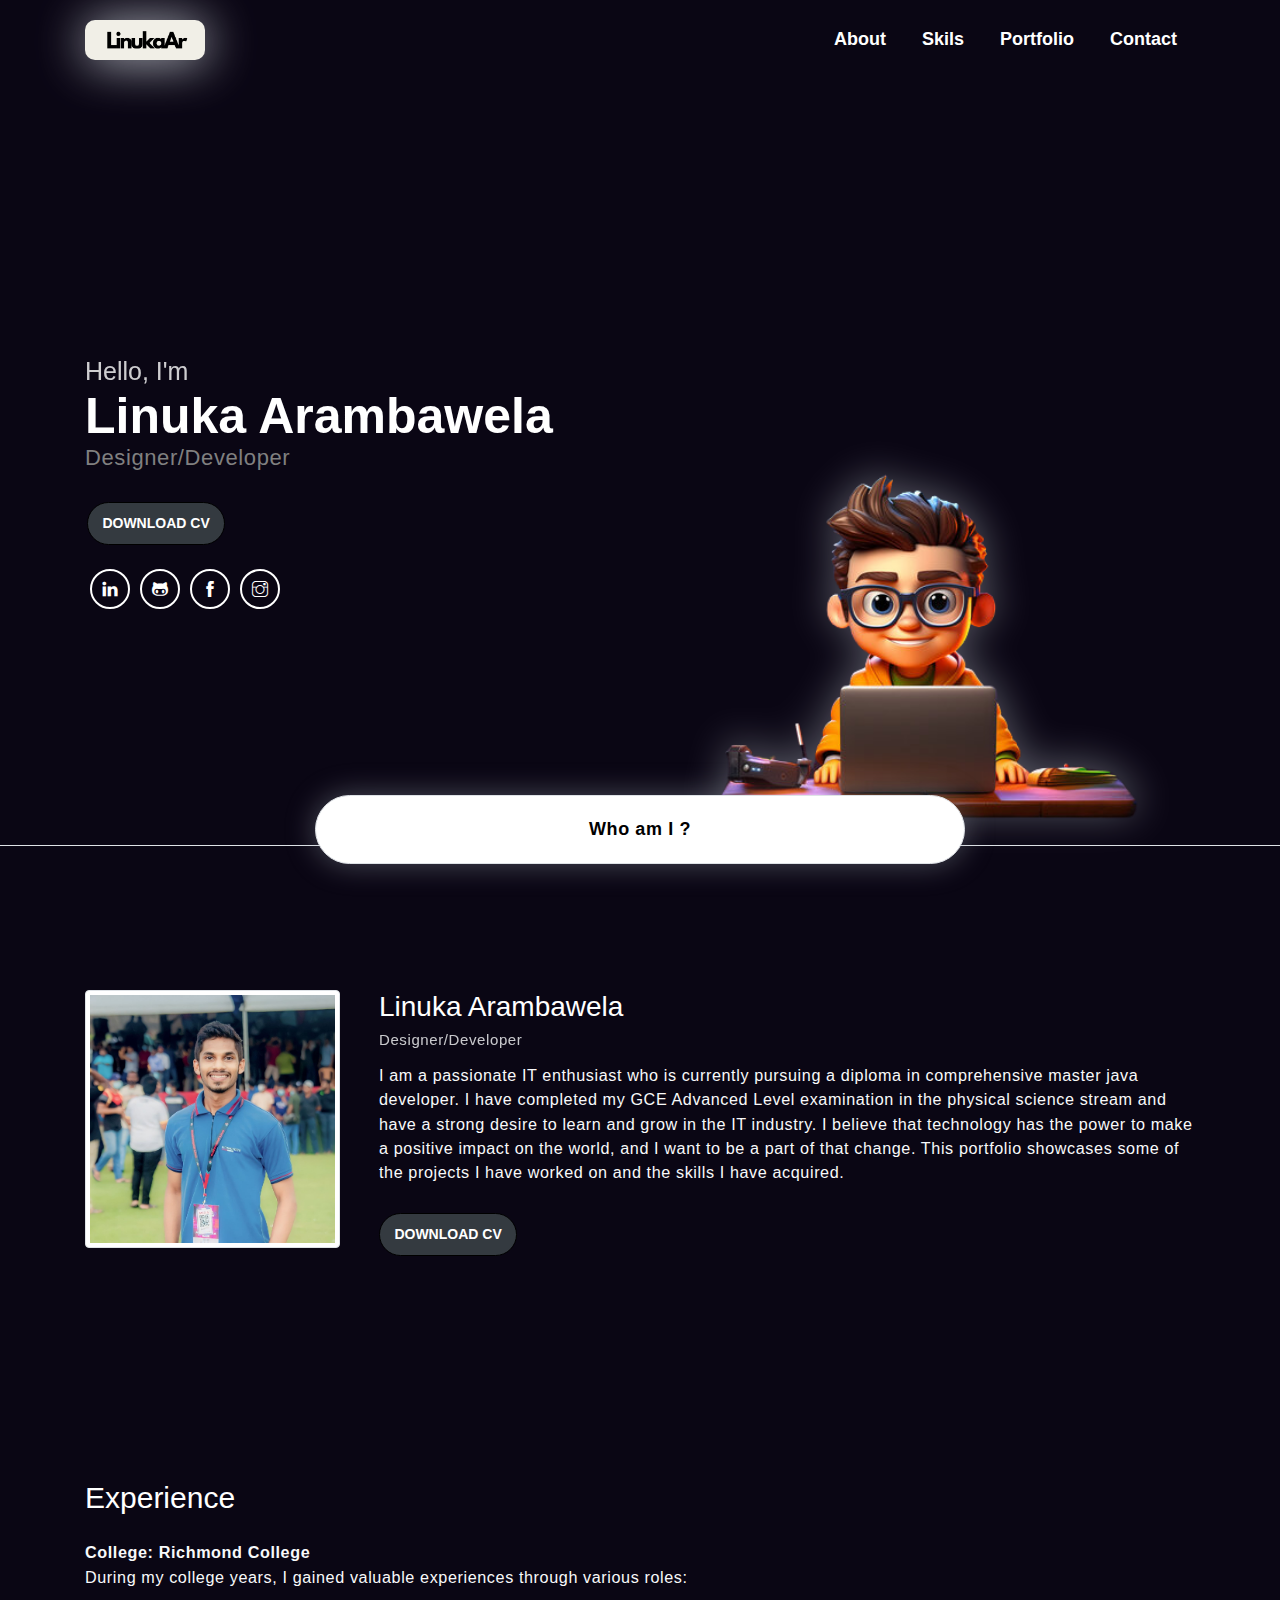
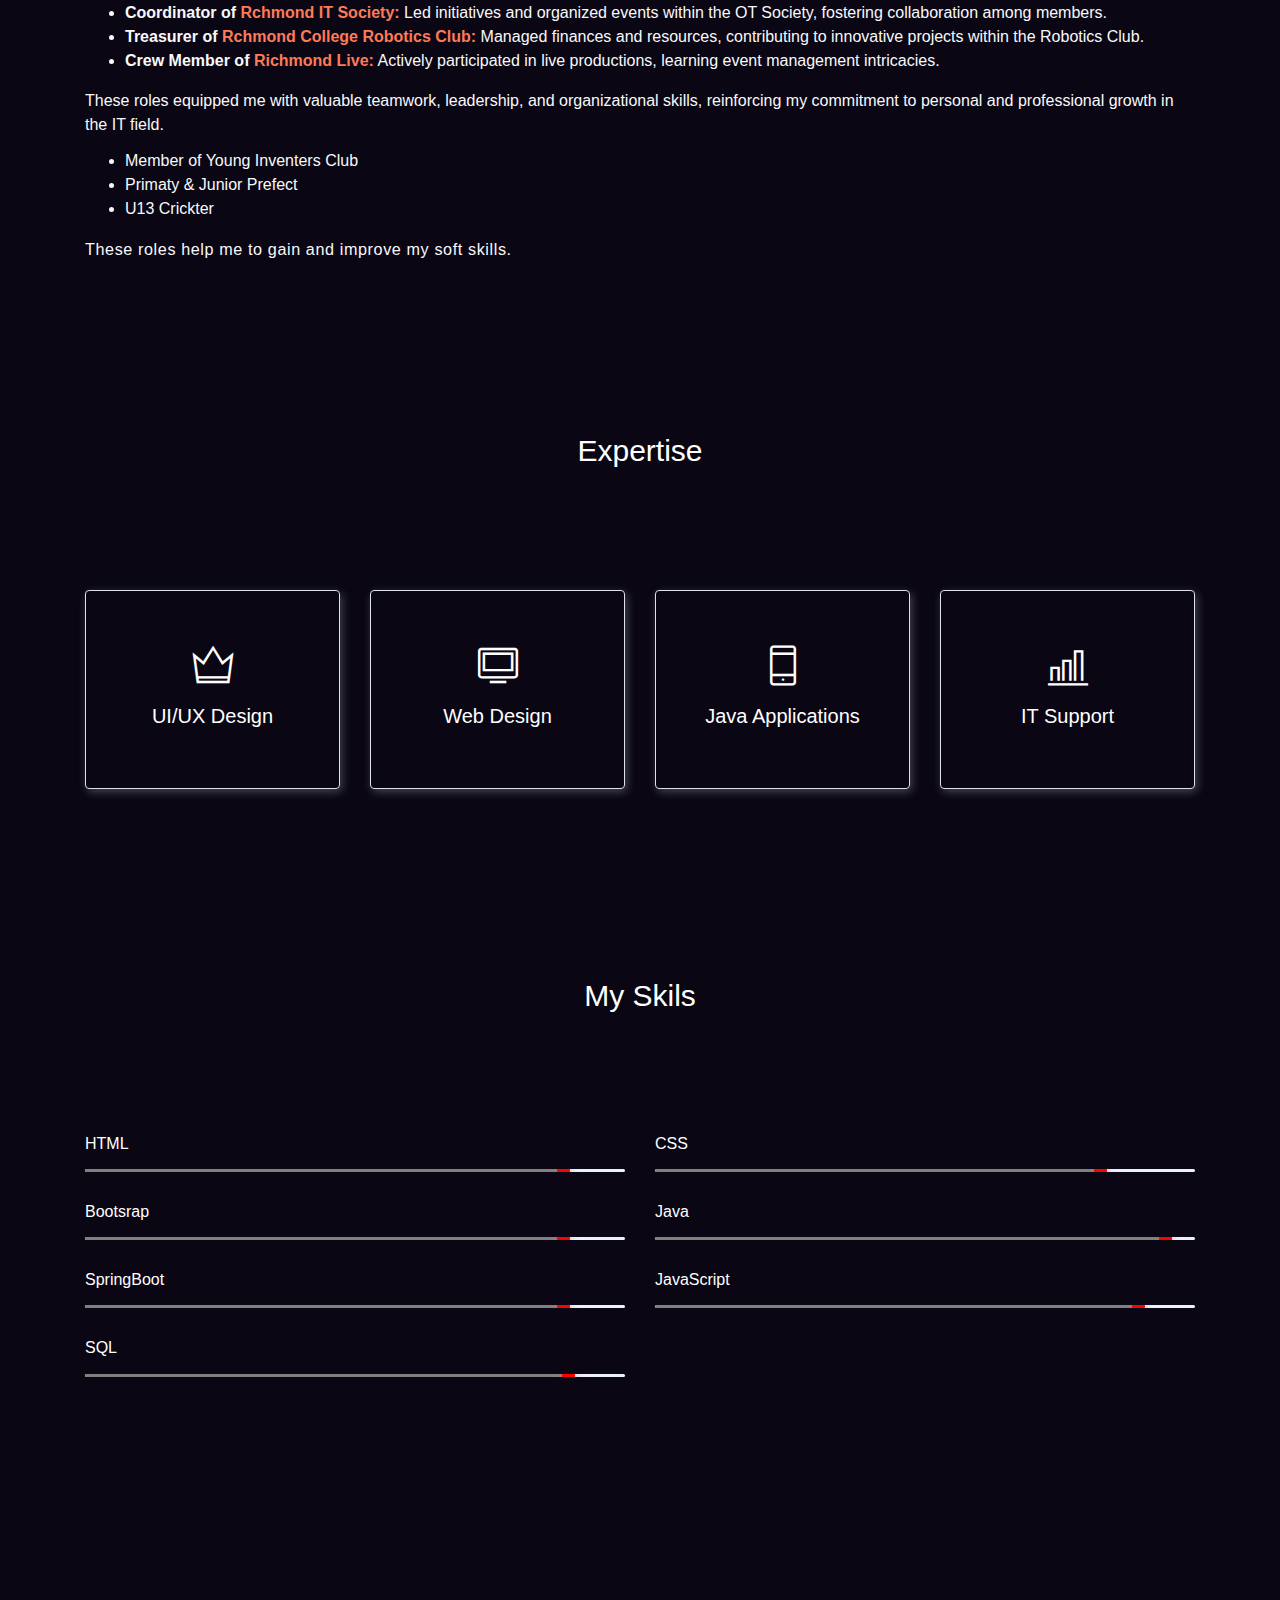
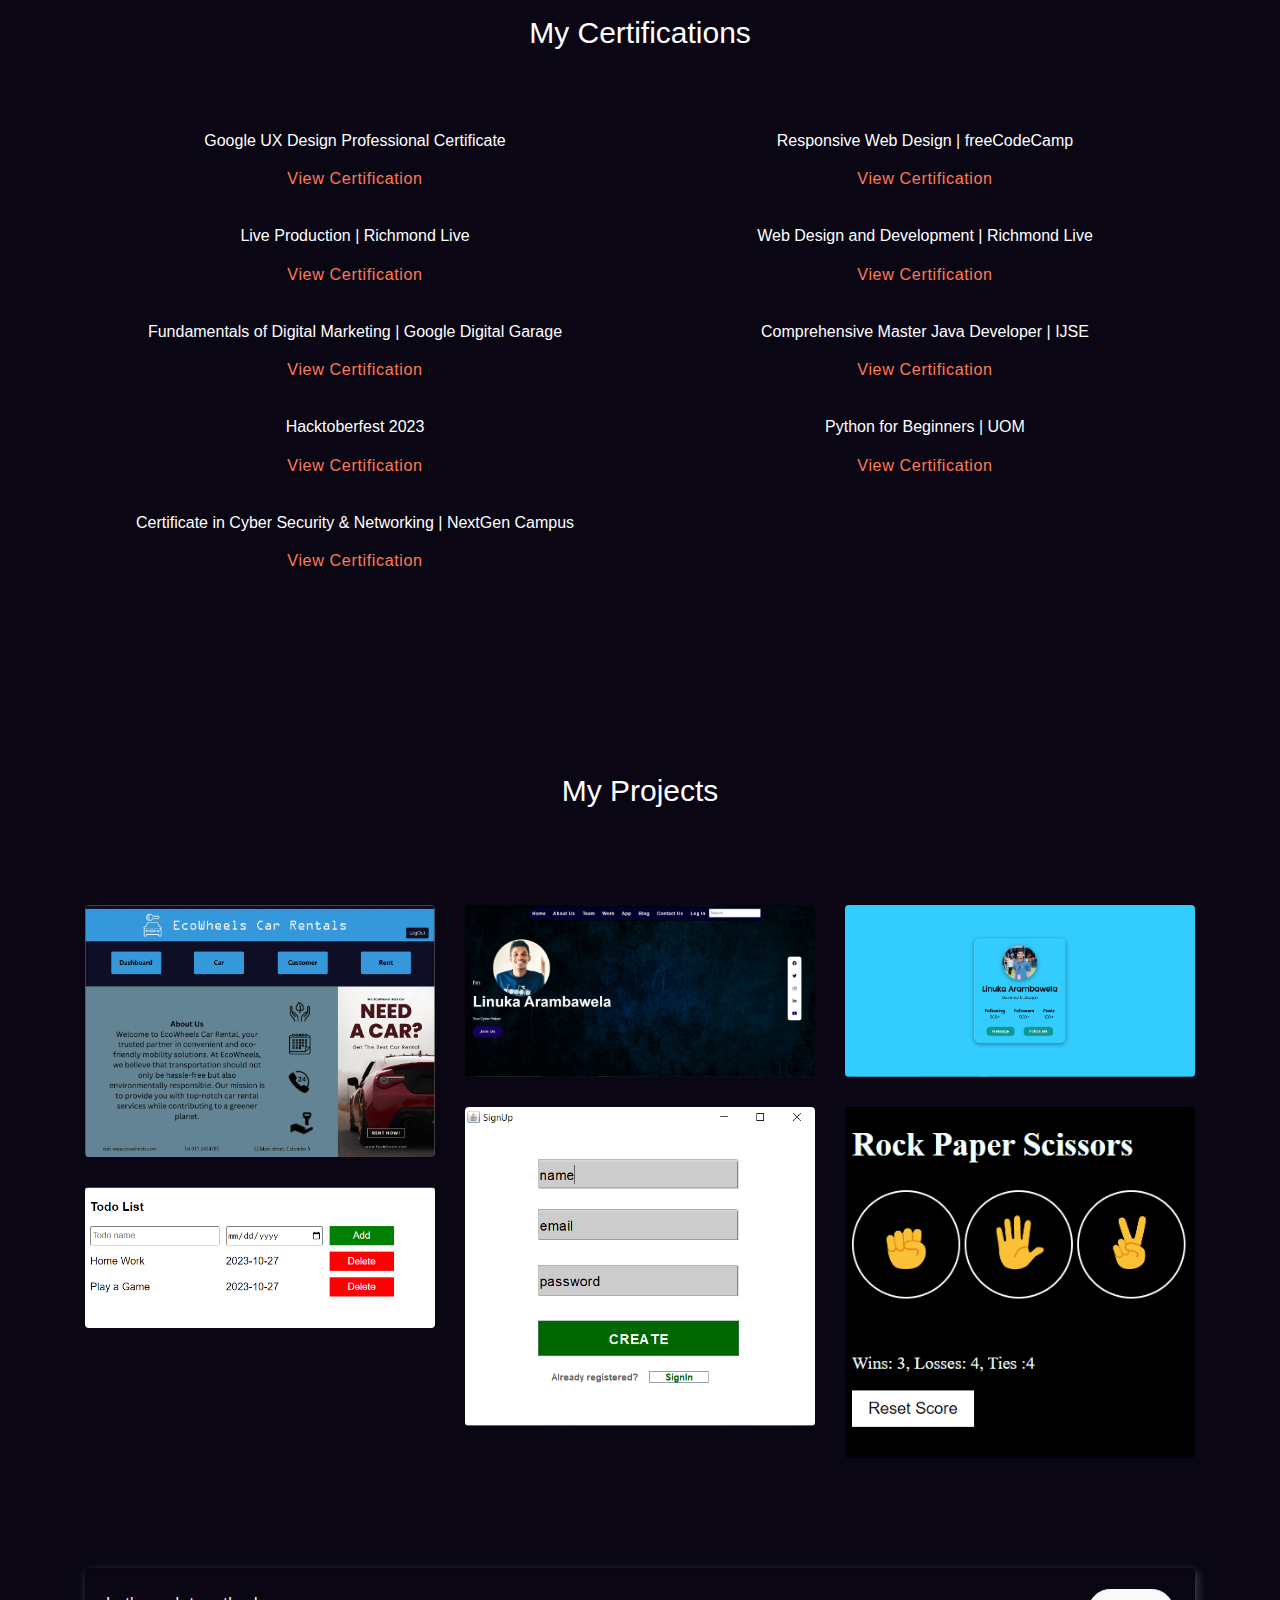
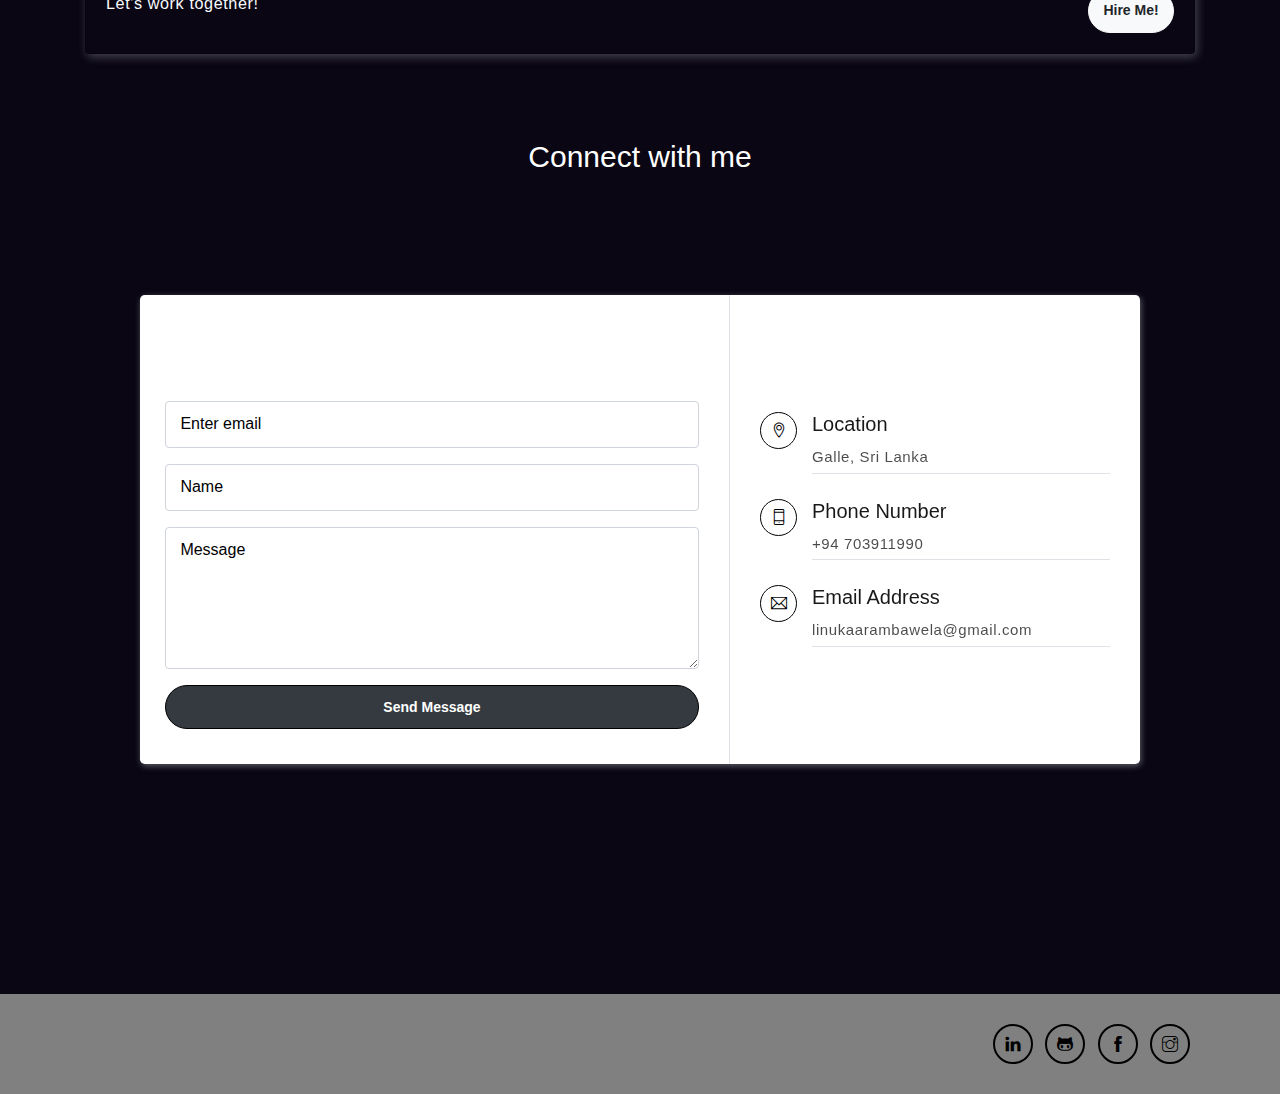
==== commit 8673d1e2: "Expe2" ====
--- a/index.html
+++ b/index.html
@@ -108,12 +108,18 @@
             <strong section-title mb-4>College: Richmond College</strong><br>
             During my college years, I gained valuable experiences through various roles:
             <ul>
-                <li><strong>Coordinator of IT Society:</strong> Led initiatives and organized events within the OT Society, fostering collaboration among members.</li>
-                <li><strong>Treasurer of Robotics Club:</strong> Managed finances and resources, contributing to innovative projects within the Robotics Club.</li>
+                <li><strong>Coordinator of <a href="https://web.facebook.com/RITS.KNGINE/?_rdc=1&_rdr" target="_blank">Rchmond IT Society:</a></strong> Led initiatives and organized events within the OT Society, fostering collaboration among members.</li>
+                <li><strong>Treasurer of <a href="https://web.facebook.com/richmondrobotics/?_rdc=1&_rdr" target="_blank">Rchmond College Robotics Club:</a></strong> Managed finances and resources, contributing to innovative projects within the Robotics Club.</li>
                 <li><strong>Crew Member of <a href="https://www.richmondlive.lk/" target="_blank">Richmond Live:</a></strong> Actively participated in live productions, learning event management intricacies.</li>
             </ul>
             These roles equipped me with valuable teamwork, leadership, and organizational skills, reinforcing my commitment to personal and professional growth in the IT field.
         </p>
+        <ul>
+            <li>Member of Young Inventers Club<strong></strong></li>
+            <li>Primaty & Junior Prefect<strong></strong> </li>
+            <li>U13 Crickter<strong></strong> </li>
+        </ul>
+        <p>These roles help me to gain and improve my soft skills.</p>
     </div>
 </div>
 </section>
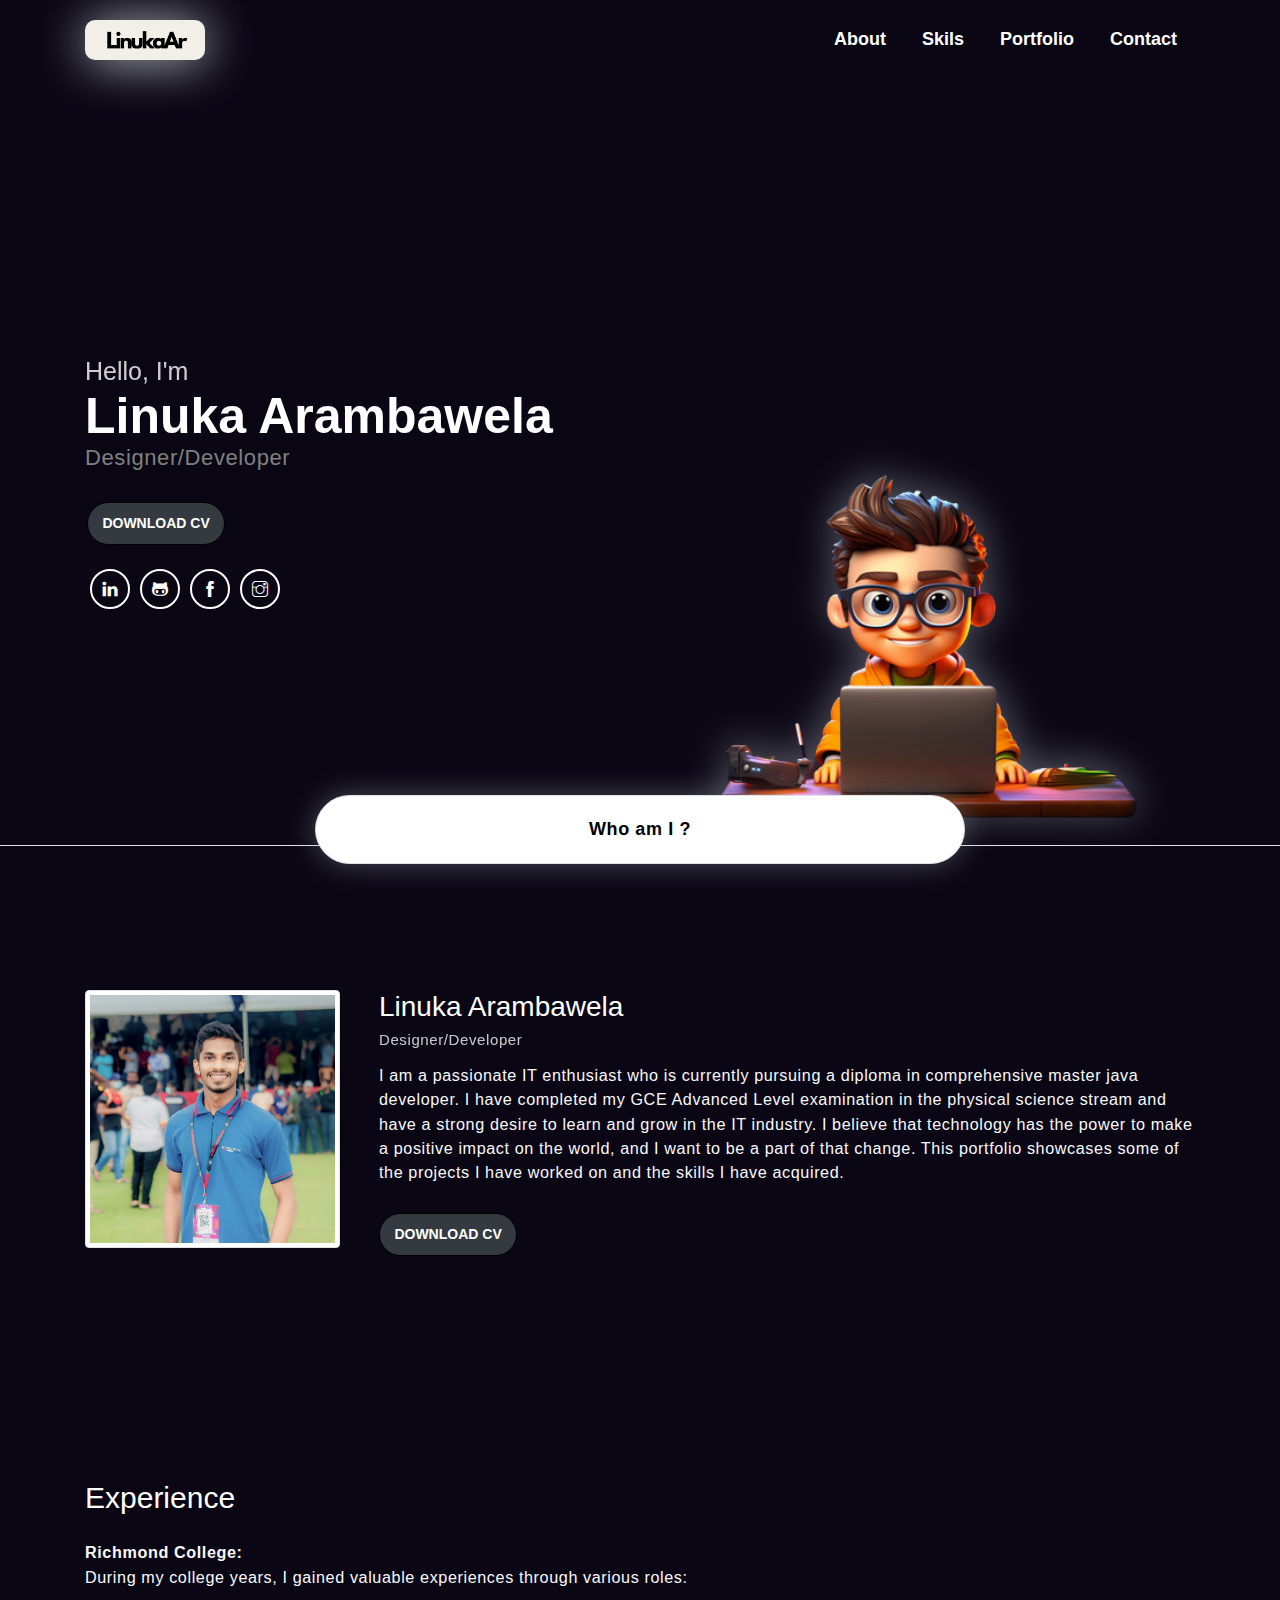
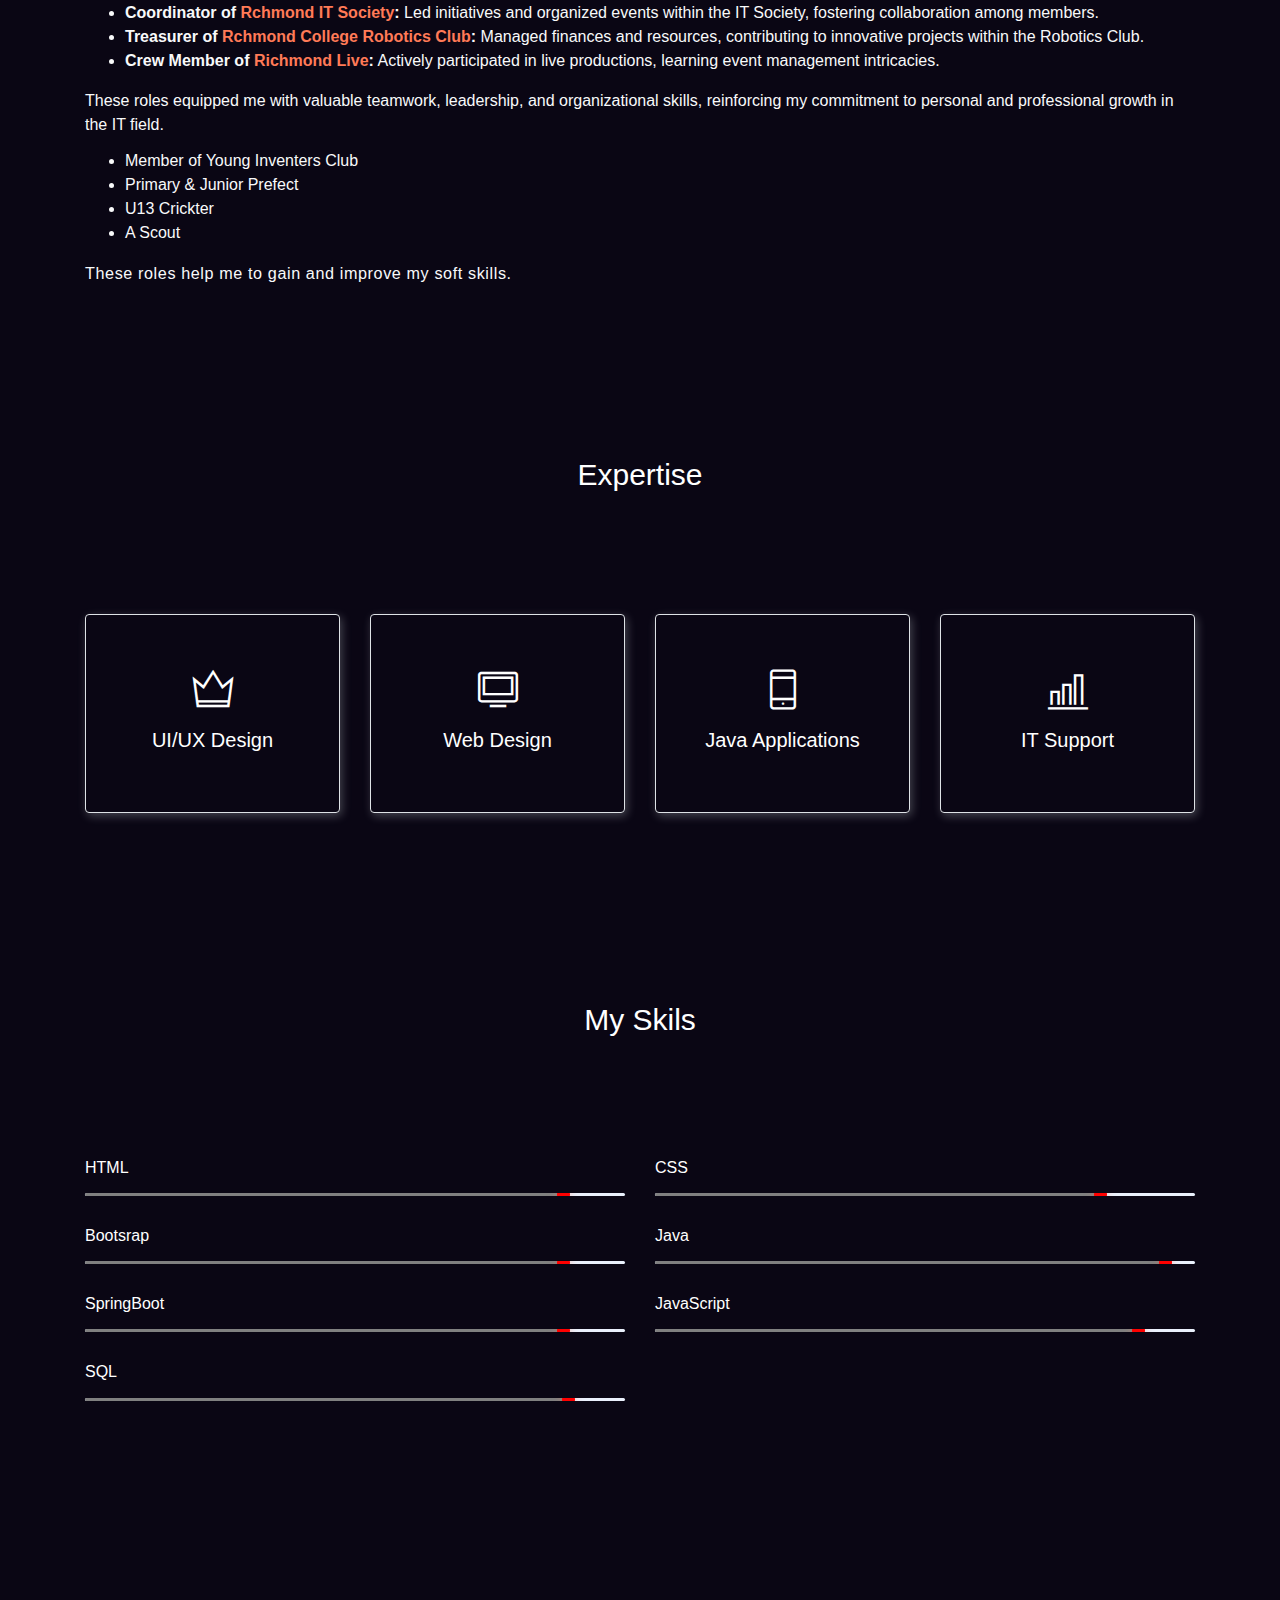
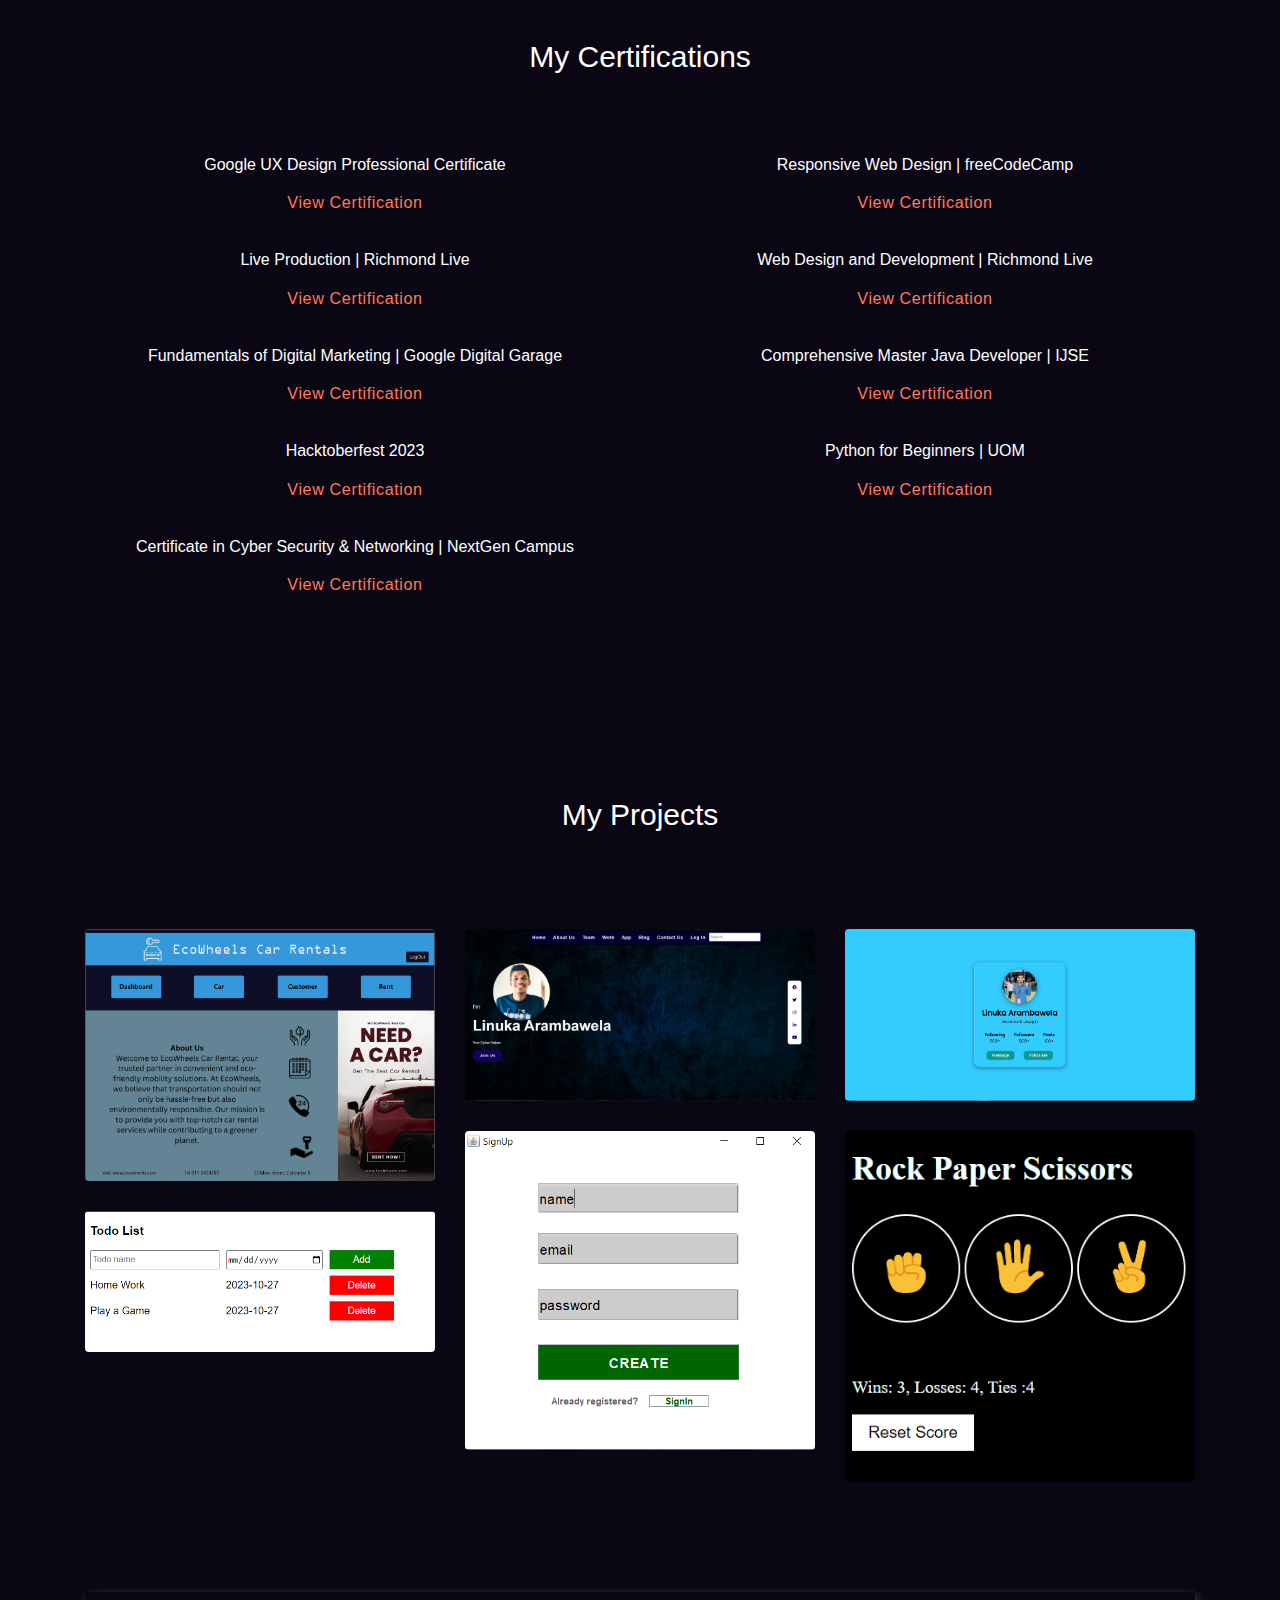
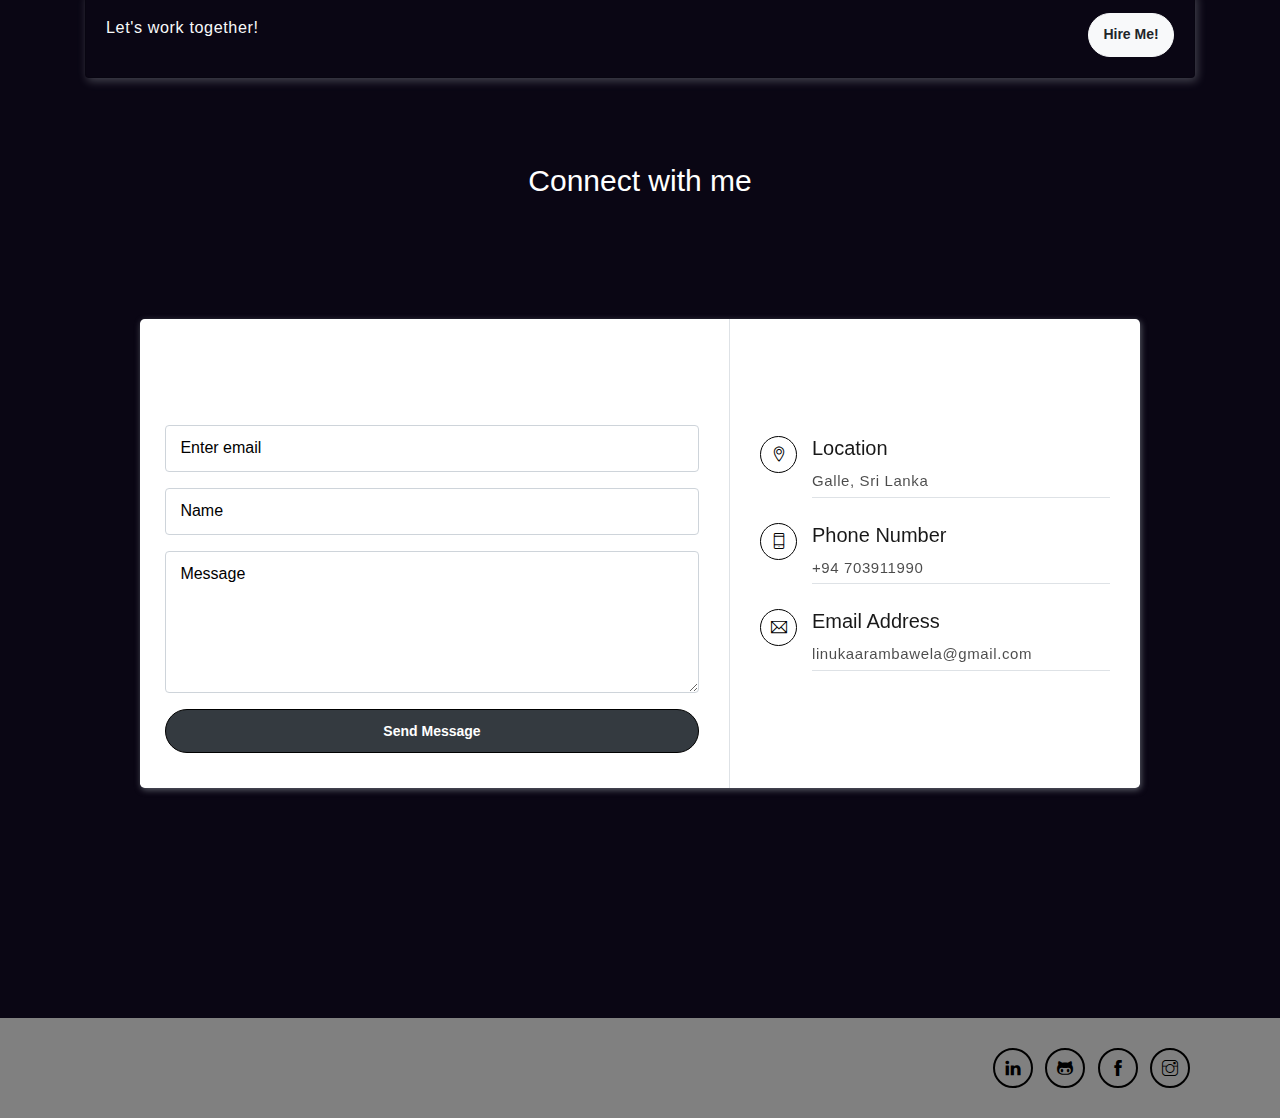
==== commit b02c9bea: "improvements" ====
--- a/index.html
+++ b/index.html
@@ -105,19 +105,20 @@
             <h6 class="section-title mb-4">Experience</h6>
             
         <p>
-            <strong section-title mb-4>College: Richmond College</strong><br>
+            <strong section-title mb-4>Richmond College:</strong><br>
             During my college years, I gained valuable experiences through various roles:
             <ul>
-                <li><strong>Coordinator of <a href="https://web.facebook.com/RITS.KNGINE/?_rdc=1&_rdr" target="_blank">Rchmond IT Society:</a></strong> Led initiatives and organized events within the OT Society, fostering collaboration among members.</li>
-                <li><strong>Treasurer of <a href="https://web.facebook.com/richmondrobotics/?_rdc=1&_rdr" target="_blank">Rchmond College Robotics Club:</a></strong> Managed finances and resources, contributing to innovative projects within the Robotics Club.</li>
-                <li><strong>Crew Member of <a href="https://www.richmondlive.lk/" target="_blank">Richmond Live:</a></strong> Actively participated in live productions, learning event management intricacies.</li>
+                <li><strong>Coordinator of <a href="https://web.facebook.com/RITS.KNGINE/?_rdc=1&_rdr" target="_blank">Rchmond IT Society</a>:</strong> Led initiatives and organized events within the IT Society, fostering collaboration among members.</li>
+                <li><strong>Treasurer of <a href="https://web.facebook.com/richmondrobotics/?_rdc=1&_rdr" target="_blank">Rchmond College Robotics Club</a>:</strong> Managed finances and resources, contributing to innovative projects within the Robotics Club.</li>
+                <li><strong>Crew Member of <a href="https://www.richmondlive.lk/" target="_blank">Richmond Live</a>:</strong> Actively participated in live productions, learning event management intricacies.</li>
             </ul>
             These roles equipped me with valuable teamwork, leadership, and organizational skills, reinforcing my commitment to personal and professional growth in the IT field.
         </p>
         <ul>
             <li>Member of Young Inventers Club<strong></strong></li>
-            <li>Primaty & Junior Prefect<strong></strong> </li>
+            <li>Primary & Junior Prefect<strong></strong> </li>
             <li>U13 Crickter<strong></strong> </li>
+            <li>A Scout<strong></strong> </li>
         </ul>
         <p>These roles help me to gain and improve my soft skills.</p>
     </div>
--- a/assets/css/styles.css
+++ b/assets/css/styles.css
@@ -213,7 +213,9 @@
   vertical-align: middle;
   border-style: none;
 }
-
+.subtitle{
+  font-size: 90px;
+}
 svg {
   overflow: hidden;
   vertical-align: middle;
@@ -4699,7 +4701,7 @@
   font-size: 1.25rem;
   line-height: 1;
   background-color: transparent;
-  border: 2px solid black;
+  border: 2px solid grey;
   border-radius: 0.25rem;
 }
 
@@ -5018,8 +5020,8 @@
 }
 
 .navbar-light .navbar-toggler {
-  color: rgba(0, 0, 0, 0.5);
-  border-color: black;
+  color: white;
+  border-color: g;
 }
 
 .navbar-light .navbar-toggler-icon {
@@ -5070,7 +5072,7 @@
   border-color: black;
 }
 
-.navbar-dark .navbar-toggler-icon {
+.navbar-light .navbar-toggler-icon {
   background-image: url("data:image/svg+xml,%3csvg viewBox='0 0 30 30' xmlns='http://www.w3.org/2000/svg'%3e%3cpath stroke='rgba(255, 255, 255, 0.5)' stroke-width='2' stroke-linecap='round' stroke-miterlimit='10' d='M4 7h22M4 15h22M4 23h22'/%3e%3c/svg%3e");
 }
 
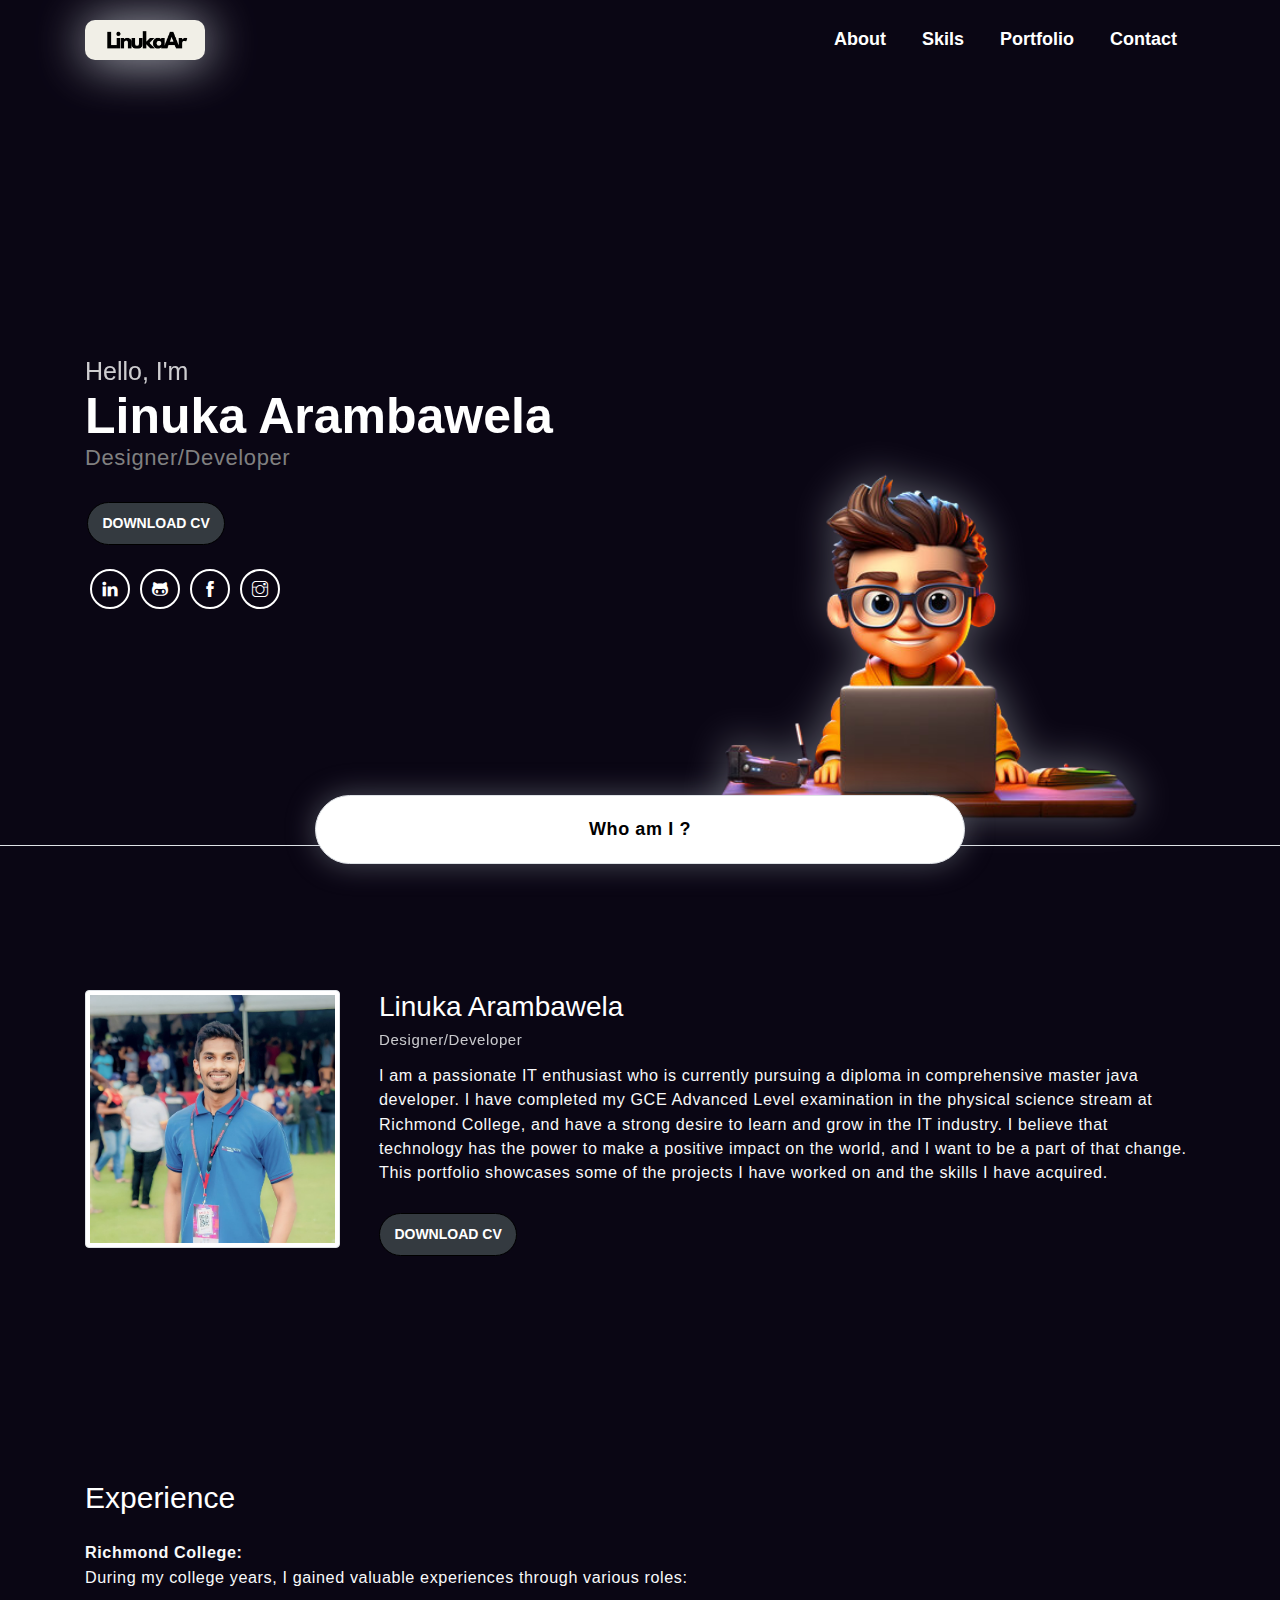
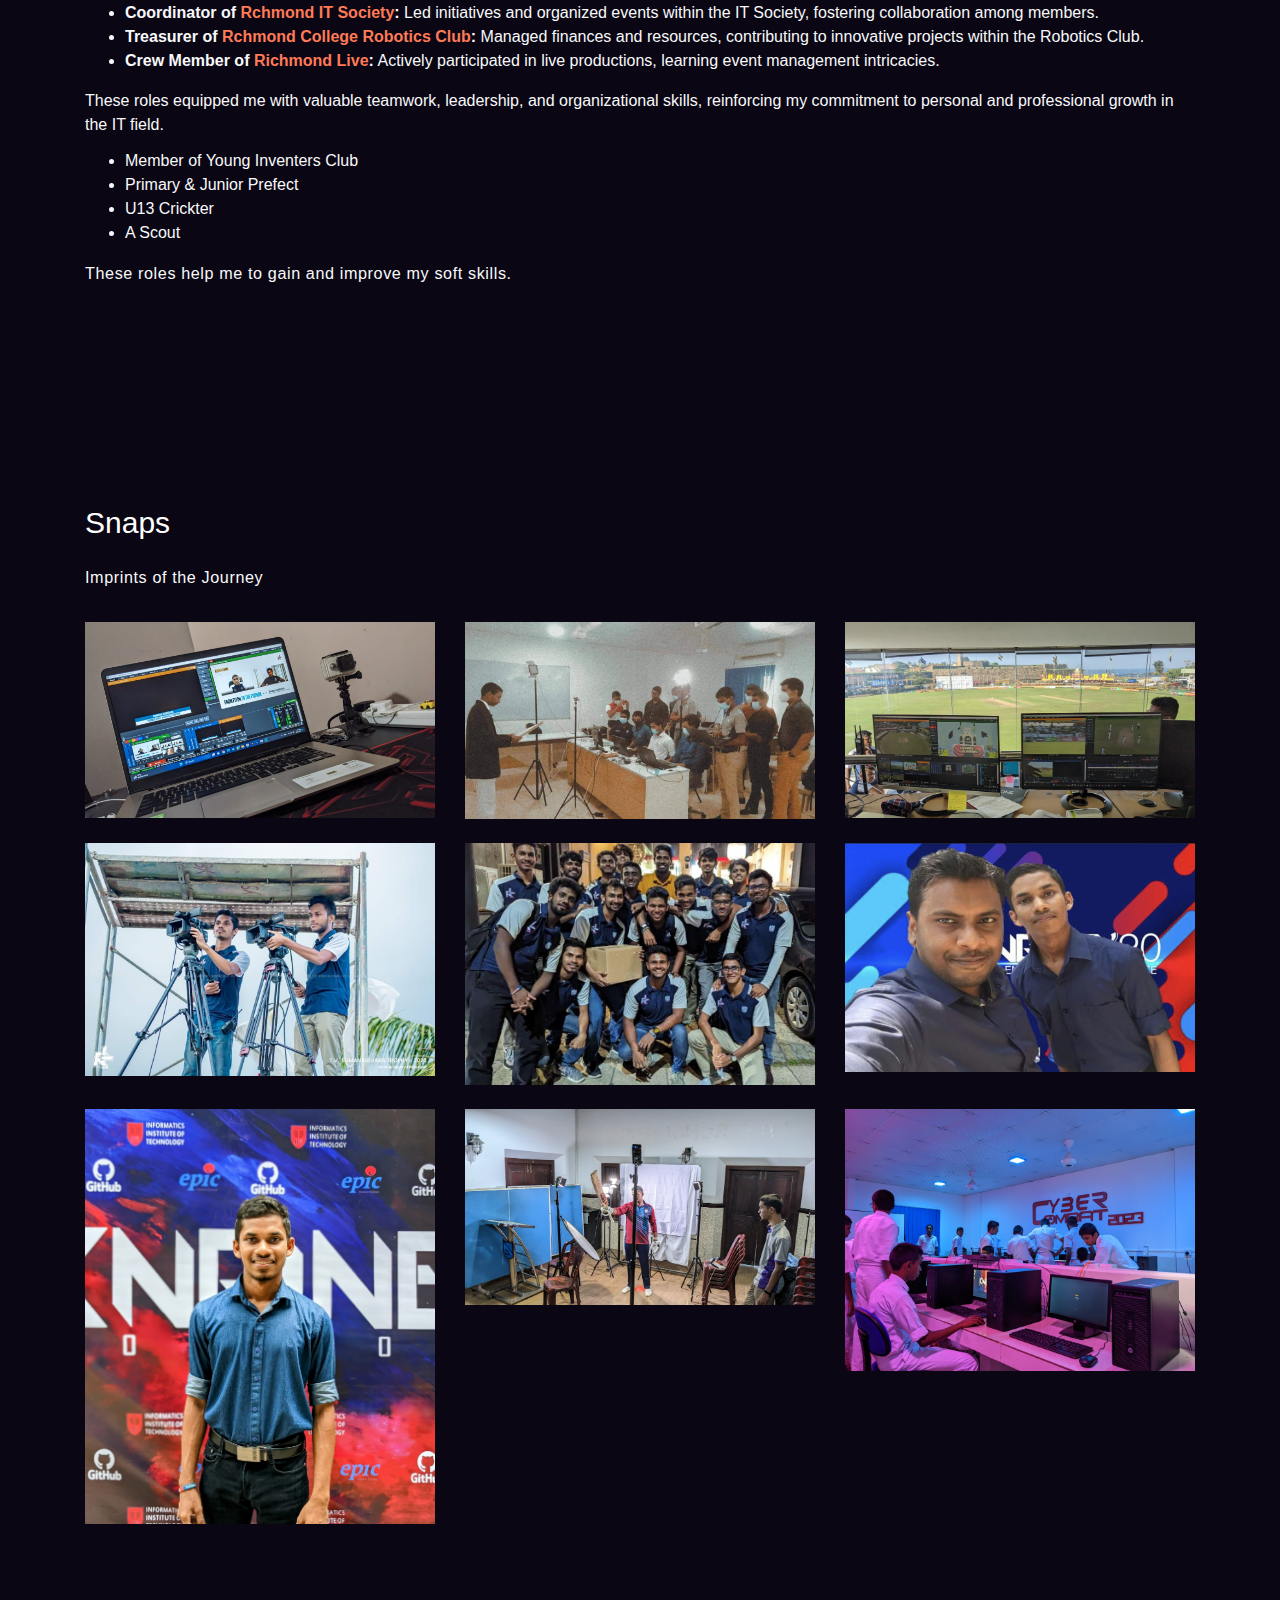
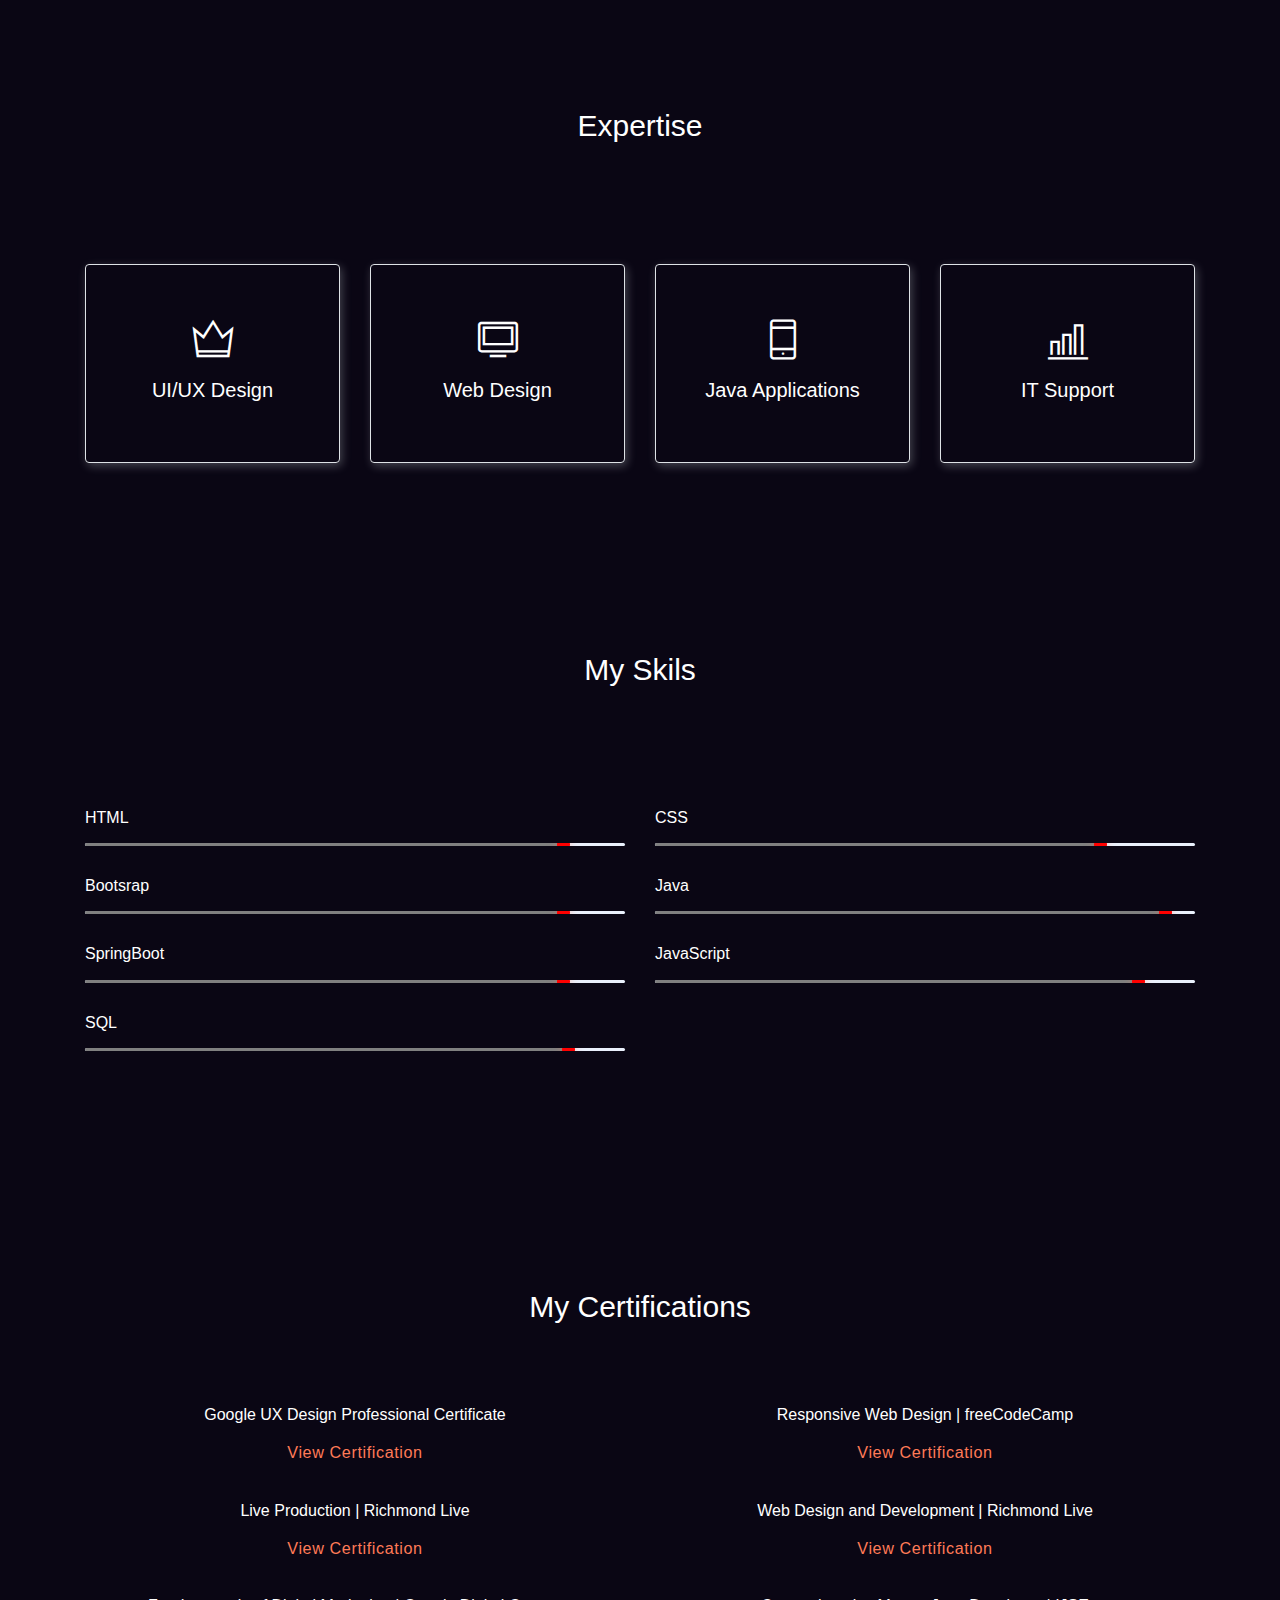
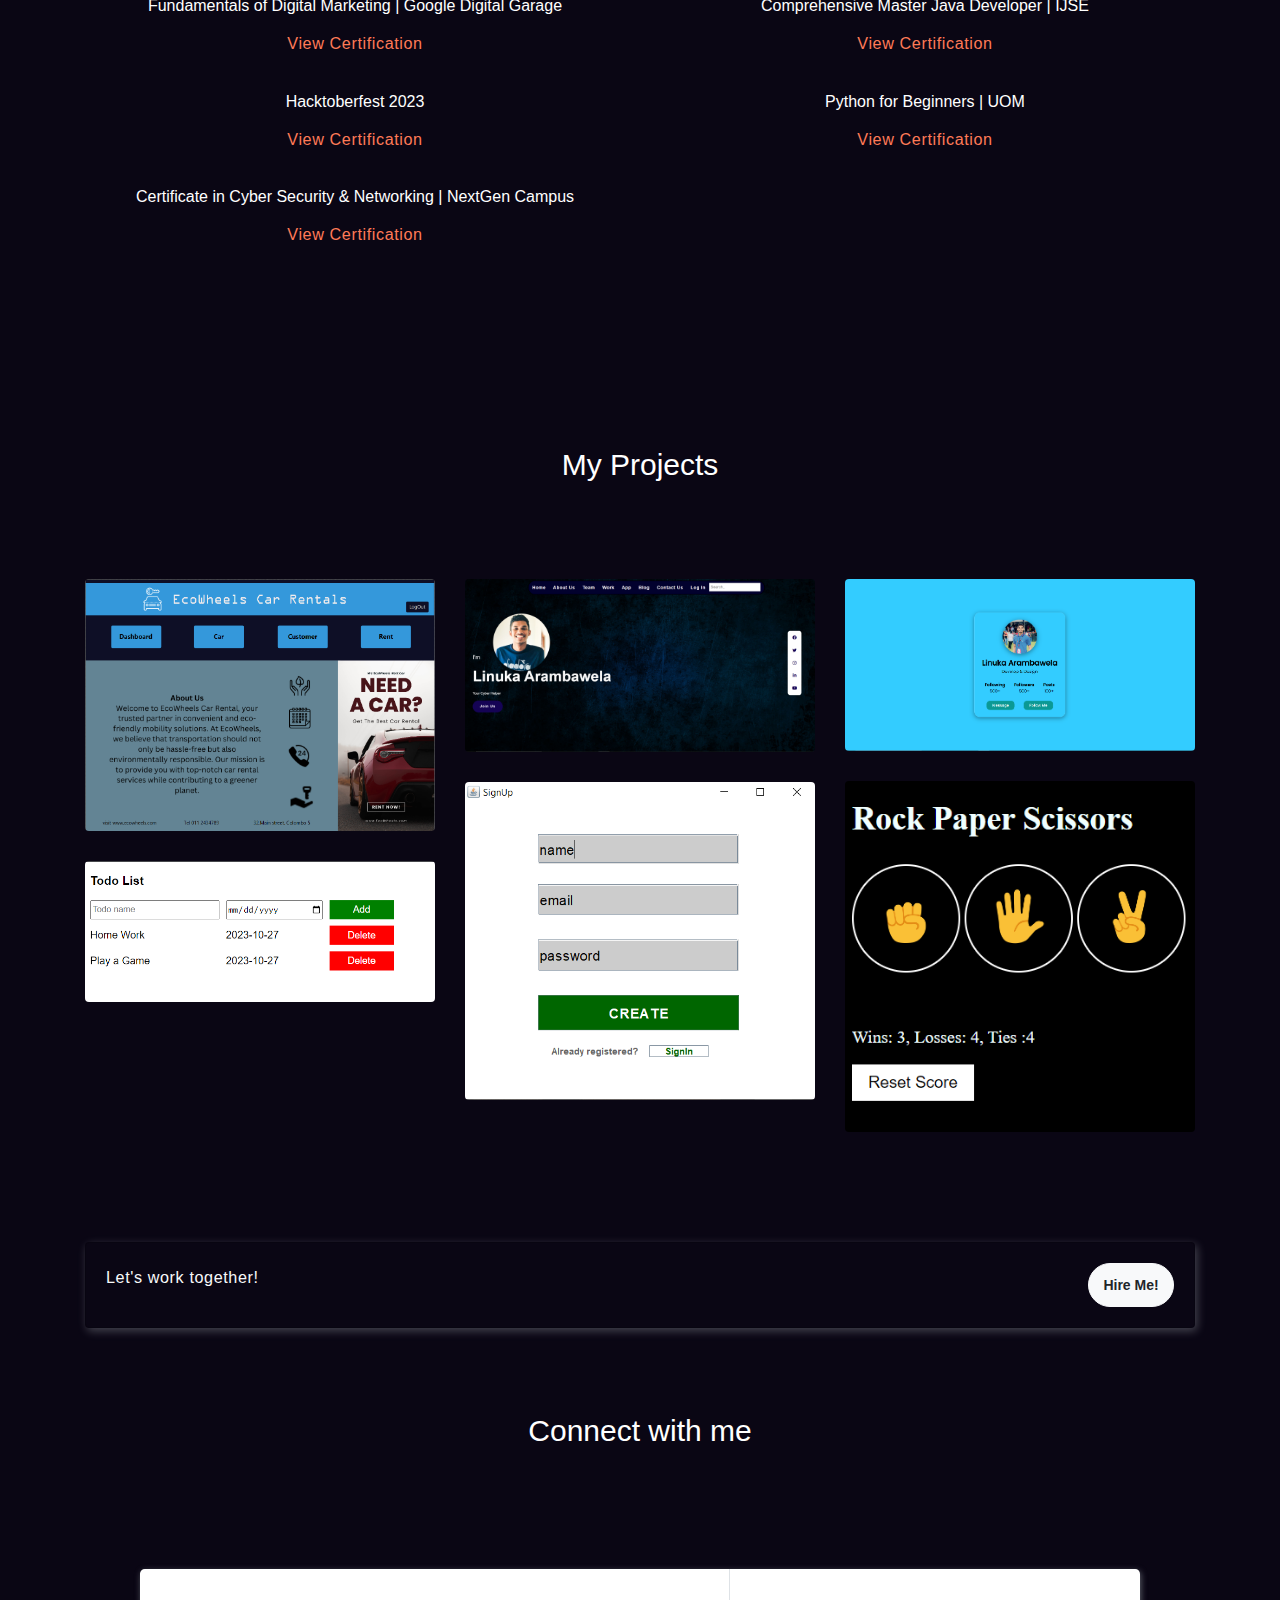
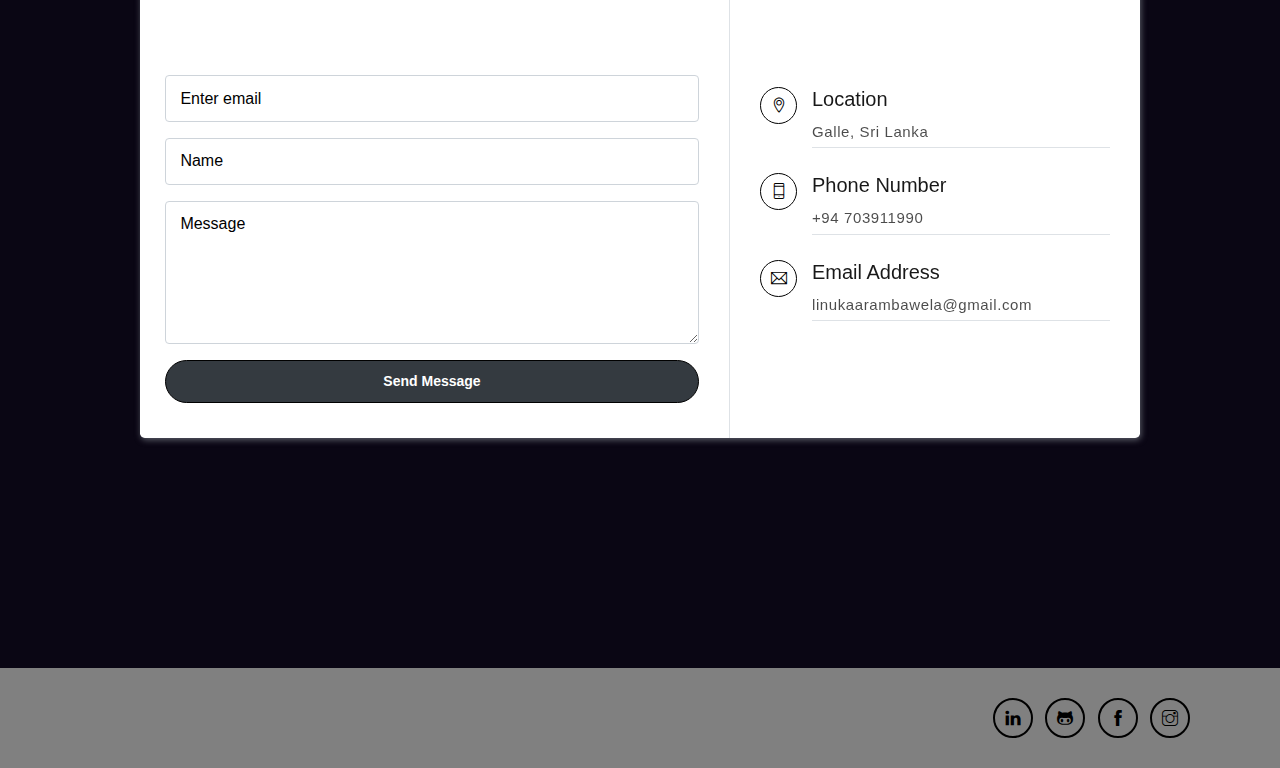
==== commit 5404ef10: "Snaps" ====
--- a/index.html
+++ b/index.html
@@ -7,7 +7,7 @@
     <meta name="author" content="Devcrud">
     <title>Linuka Arambawela</title>
     <link rel="icon" type="image/png" href="assets/imgs/favicon.png">
-
+   
     <!-- font icons -->
     <link rel="stylesheet" href="assets/vendors/themify-icons/css/themify-icons.css">
     <!-- Bootstrap + Steller main styles -->
@@ -92,7 +92,7 @@
                 <div class="pl-md-4 col-md-9">
                     <h6 class="title">Linuka Arambawela</h6>
                     <p class="subtitle">Designer/Developer</p>
-                    <p>I am a passionate IT enthusiast who is currently pursuing a diploma in comprehensive master java developer. I have completed my GCE Advanced Level examination in the physical science stream and have a strong desire to learn and grow in the IT industry. I believe that technology has the power to make a positive impact on the world, and I want to be a part of that change. This portfolio showcases some of the projects I have worked on and the skills I have acquired.</p>
+                    <p>I am a passionate IT enthusiast who is currently pursuing a diploma in comprehensive master java developer. I have completed my GCE Advanced Level examination in the physical science stream at Richmond College, and have a strong desire to learn and grow in the IT industry. I believe that technology has the power to make a positive impact on the world, and I want to be a part of that change. This portfolio showcases some of the projects I have worked on and the skills I have acquired.</p>
                     <a class="btn btn-primary rounded mt-3 shake" href="https://drive.google.com/drive/folders/1Fr4FEvTsbg78oJzoTCTcGbH58O8syNxW?usp=sharing" target="_blank">DOWNLOAD CV</a>                   
                 </div>
             </div>
@@ -124,6 +124,87 @@
     </div>
 </div>
 </section>
+<!-- Snaps section -->
+<section class="section">
+    <div class="container">
+        <h6 class="section-title mt-5 mb-4">Snaps</h6>
+        <p class="mb-4 pb-2">Imprints of the Journey</p>
+
+        <div class="row">
+            <!-- Gallery items -->
+            <div class="col-md-4 mb-4">
+                <div class="gallery-item">
+                        <img src="assets/imgs/Slide/11.jpeg" class="img-fluid" alt="Image 1">
+                    
+                </div>
+            </div>
+            <div class="col-md-4 mb-4">
+                <div class="gallery-item">
+                        <img src="assets/imgs/Slide/2.jpeg" class="img-fluid" alt="Image 2">
+                   
+                </div>
+            </div>
+            <div class="col-md-4 mb-4">
+                <div class="gallery-item">
+                    
+                        <img src="assets/imgs/Slide/3.jpeg" class="img-fluid" alt="Image 3">
+                   
+                </div>
+            </div>
+            
+            <div class="col-md-4 mb-4">
+                <div class="gallery-item">
+                   
+                        <img src="assets/imgs/Slide/5.jpeg" class="img-fluid" alt="Image 2">
+                   
+                </div>
+            </div>
+            <div class="col-md-4 mb-4">
+                <div class="gallery-item">
+                   
+                        <img src="assets/imgs/Slide/6.jpeg" class="img-fluid" alt="Image 2">
+                    
+                </div>
+            </div>
+            <div class="col-md-4 mb-4">
+                <div class="gallery-item">
+                    
+                        <img src="assets/imgs/Slide/13.jpeg" class="img-fluid" alt="Image 2">
+                    
+                </div>
+            </div>
+            <div class="col-md-4 mb-4">
+                <div class="gallery-item">
+                   
+                        <img src="assets/imgs/Slide/8.jpeg" class="img-fluid" alt="Image 2">
+                    
+                </div>
+            </div>
+            
+            <div class="col-md-4 mb-4">
+                <div class="gallery-item">
+                    
+                        <img src="assets/imgs/Slide/7.jpeg" class="img-fluid" alt="Image 2">
+                    
+                </div>
+            </div>
+            <div class="col-md-4 mb-4">
+                <div class="gallery-item">
+                   
+                        <img src="assets/imgs/Slide/12.jpeg" class="img-fluid" alt="Image 2">
+                    
+                </div>
+            </div><!--
+            <div class="col-md-4 mb-4">
+                <div class="gallery-item">
+                    
+                        <img src="assets/imgs/Slide/13.jpeg" class="img-fluid" alt="Image 2">
+                    
+                </div>-->
+            </div>
+        </div>
+    </div>
+</section>
 
 
     <!-- Service section -->
@@ -449,8 +530,8 @@
     <!-- End of page footer -->
 	
     <!-- ... TestL ... -->
-
-
+    
+    
 	<!-- core  -->
     <script src="assets/vendors/jquery/jquery-3.4.1.js"></script>
     <script src="assets/vendors/bootstrap/bootstrap.bundle.js"></script>
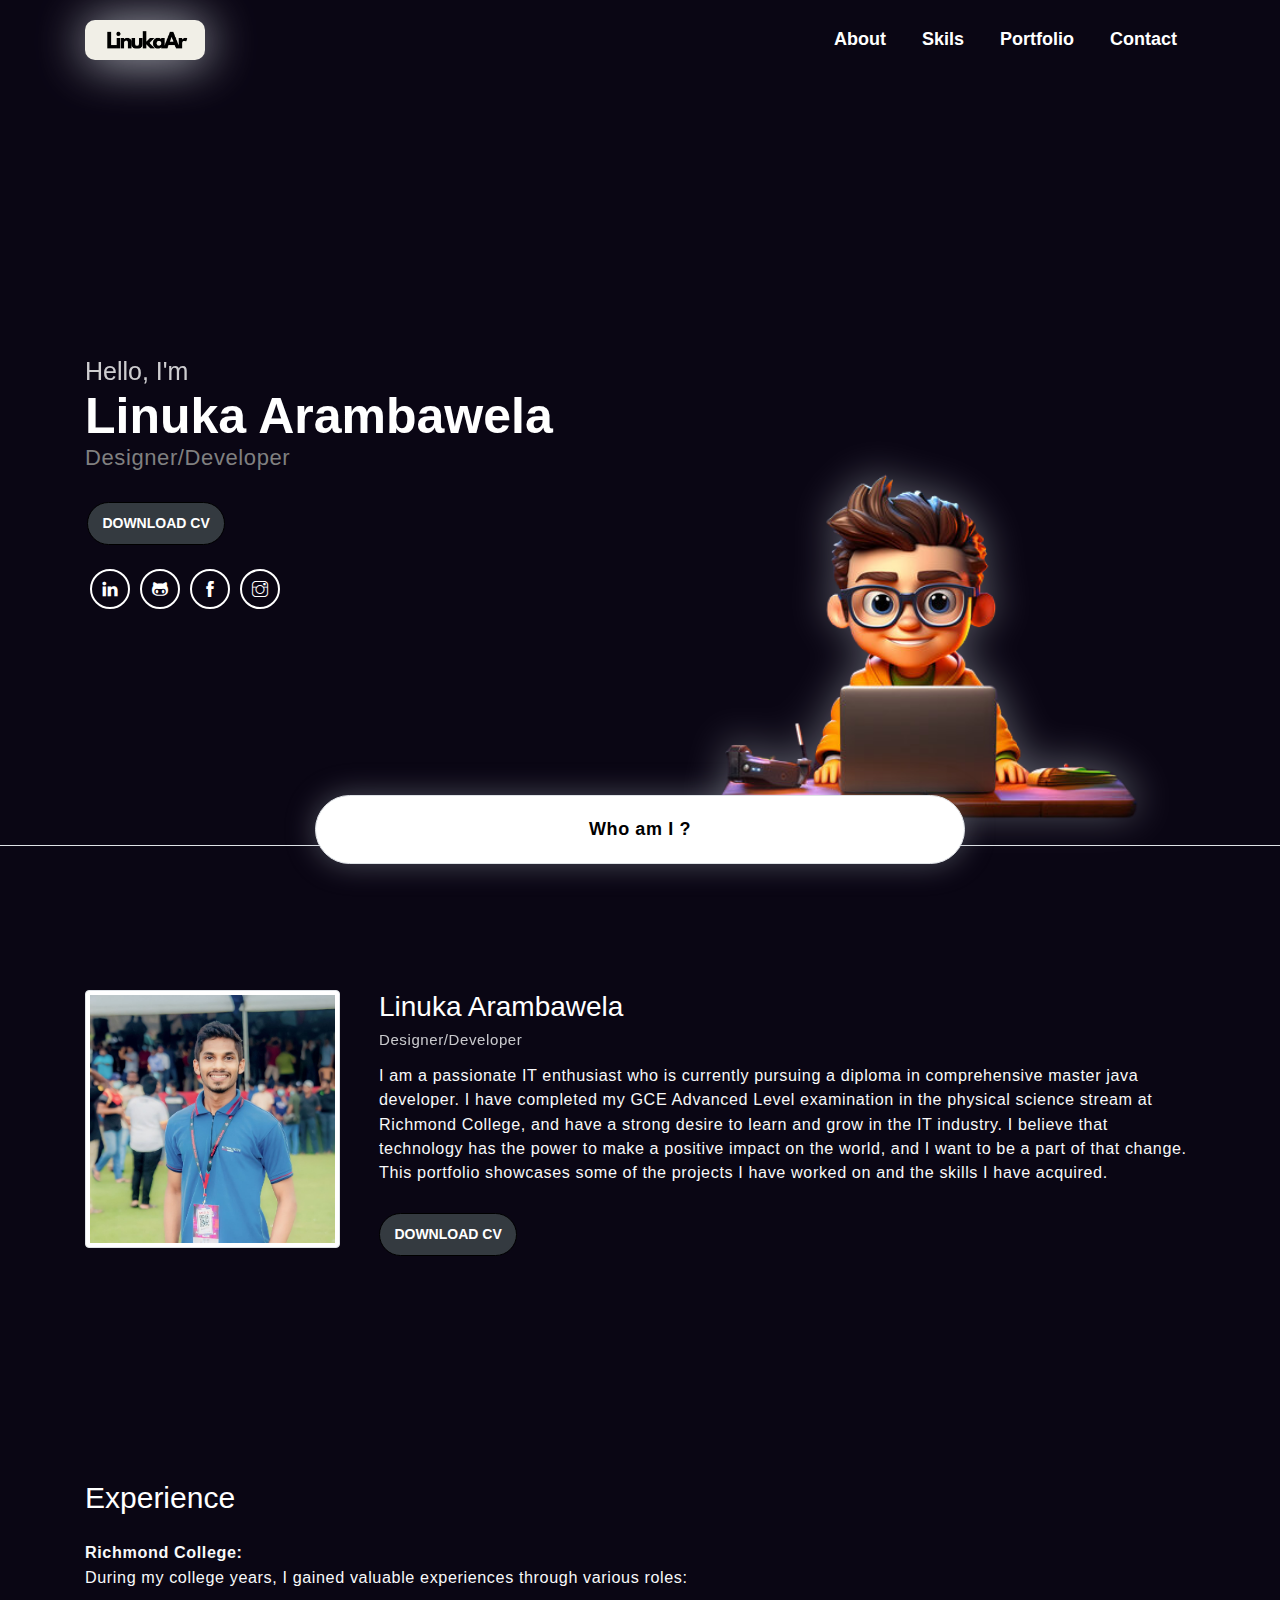
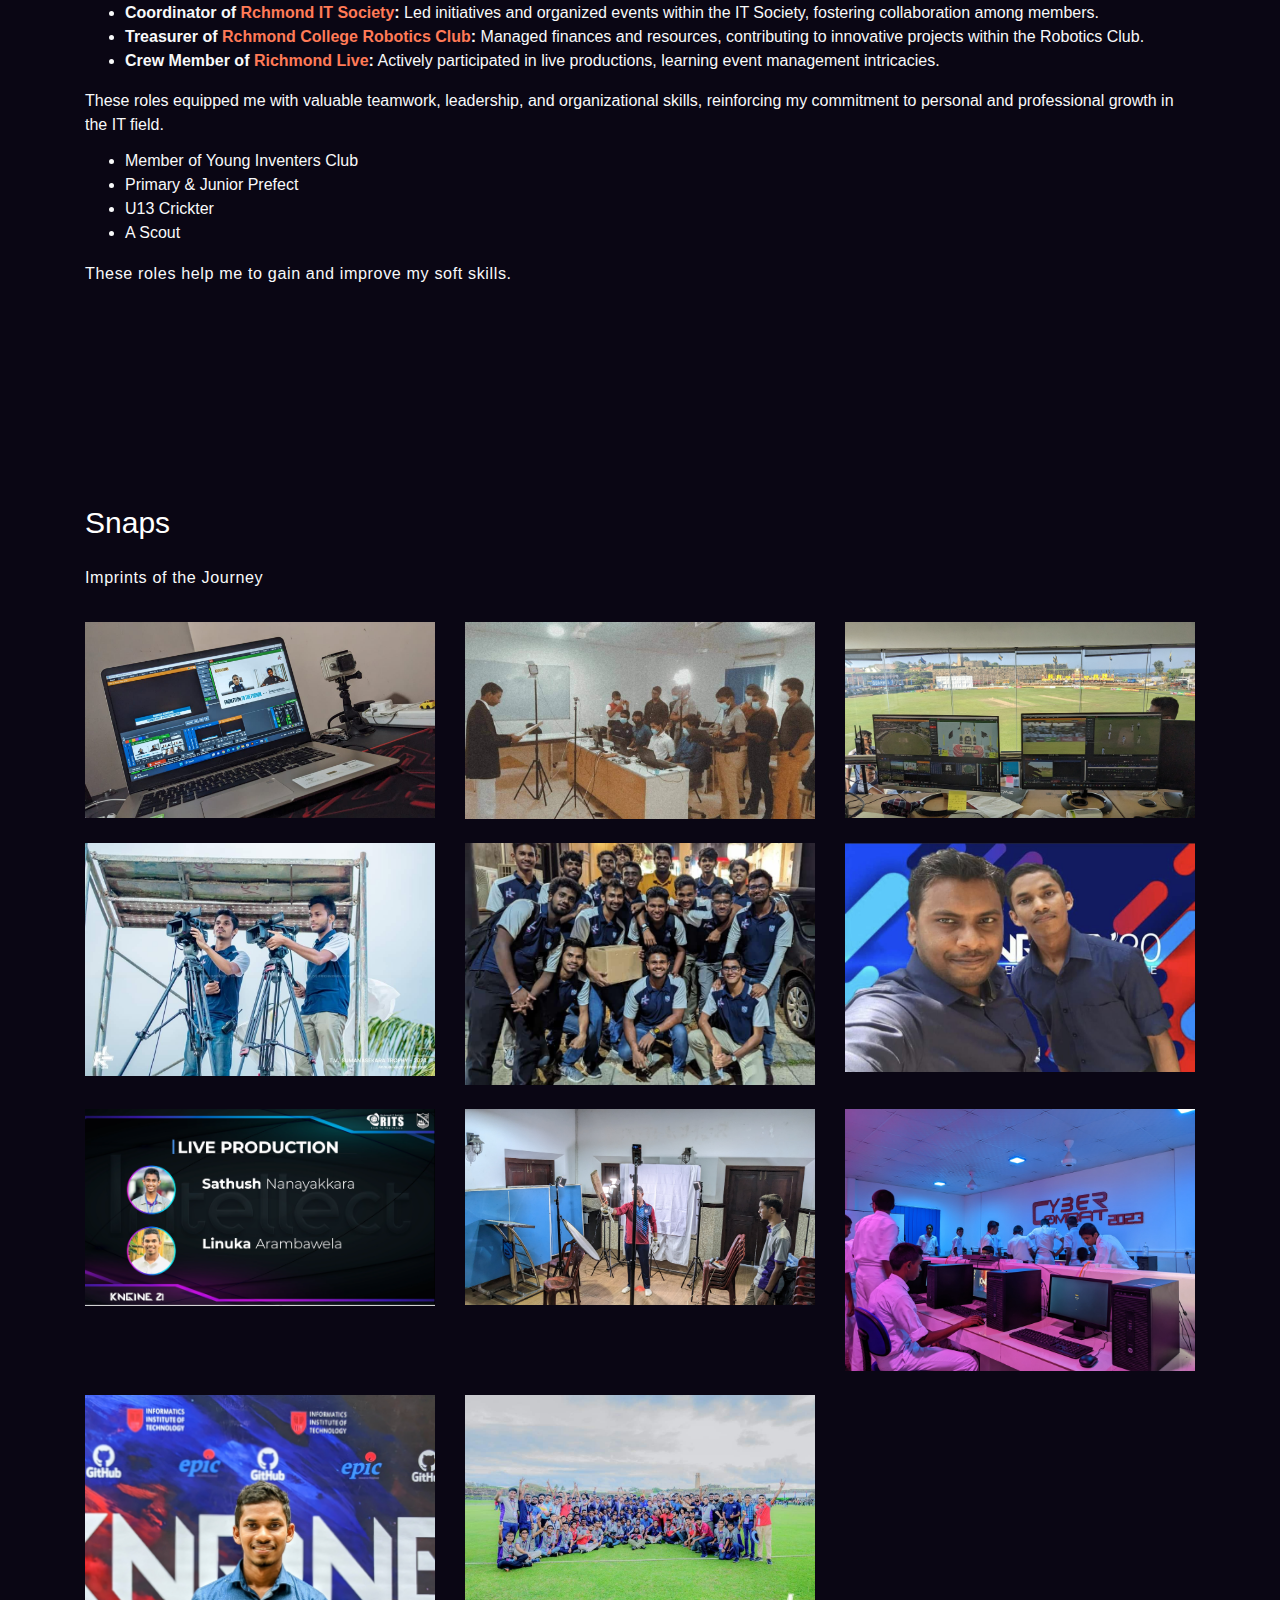
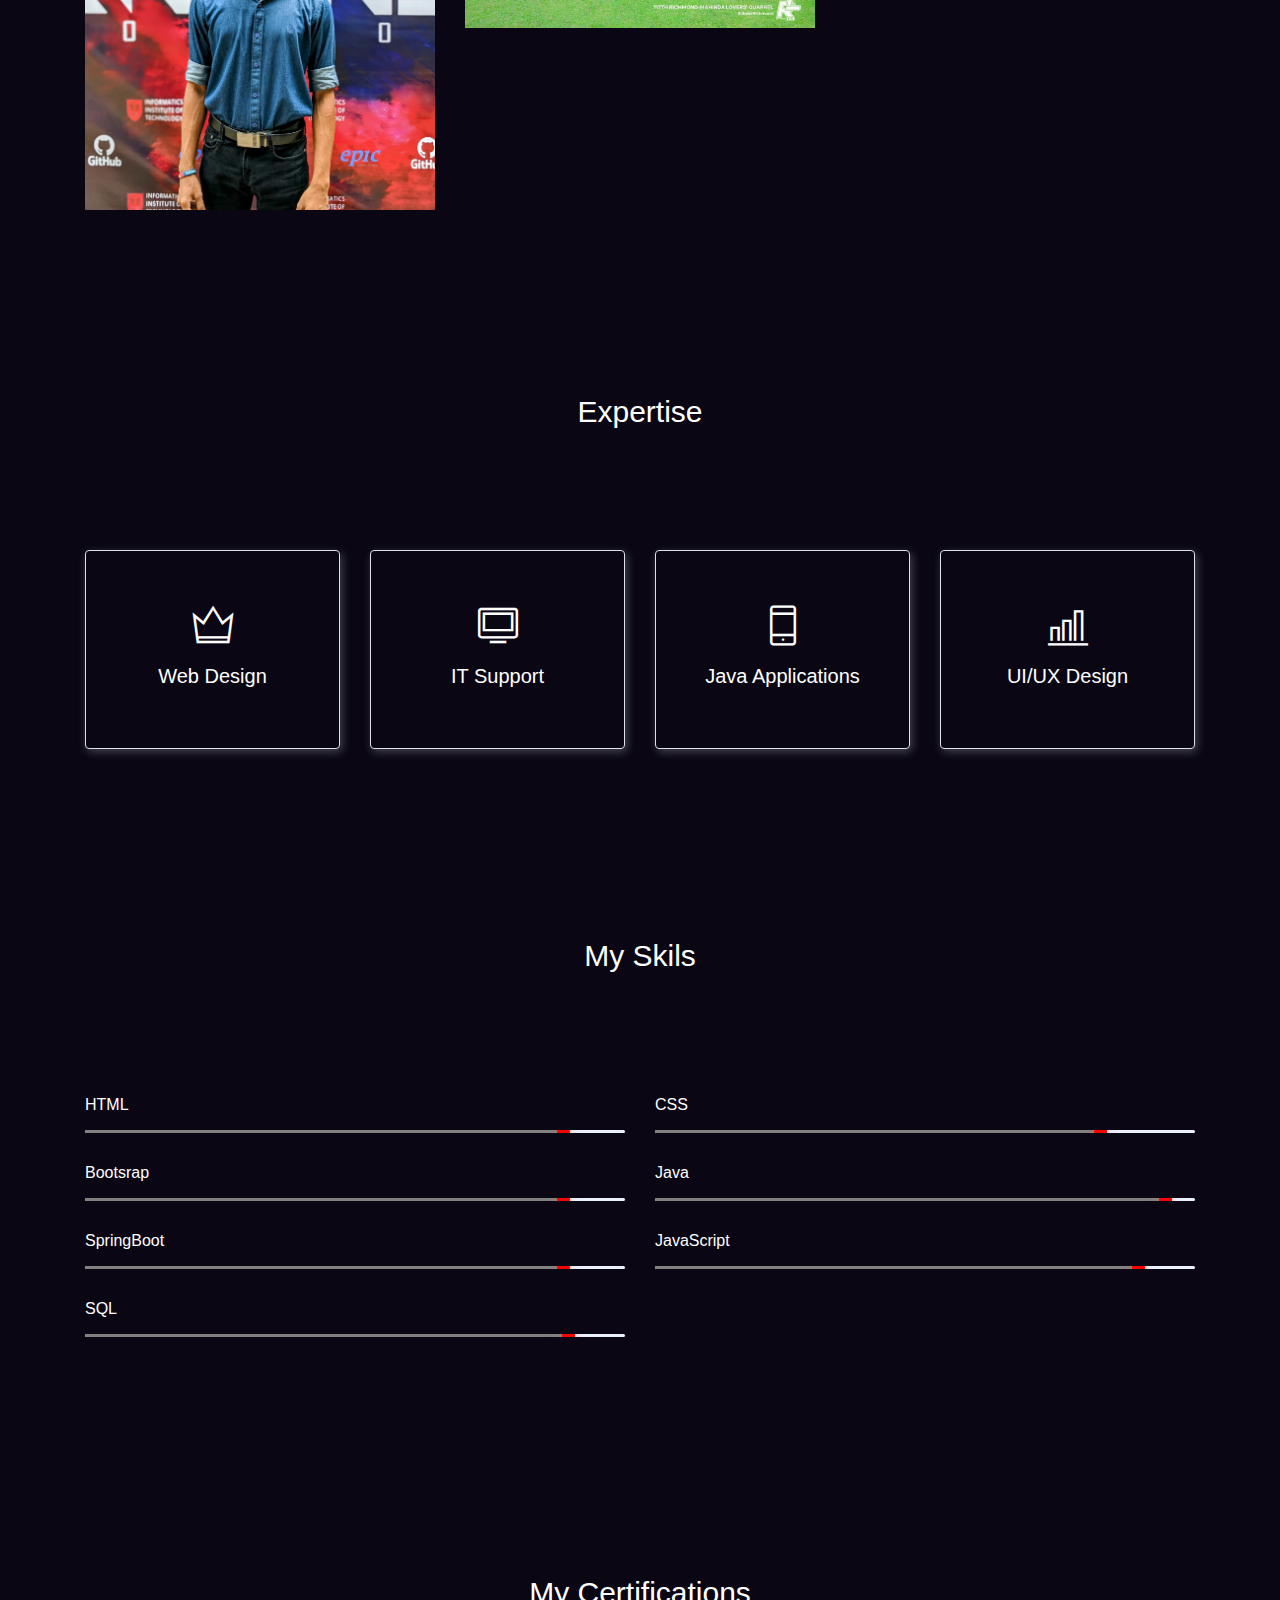
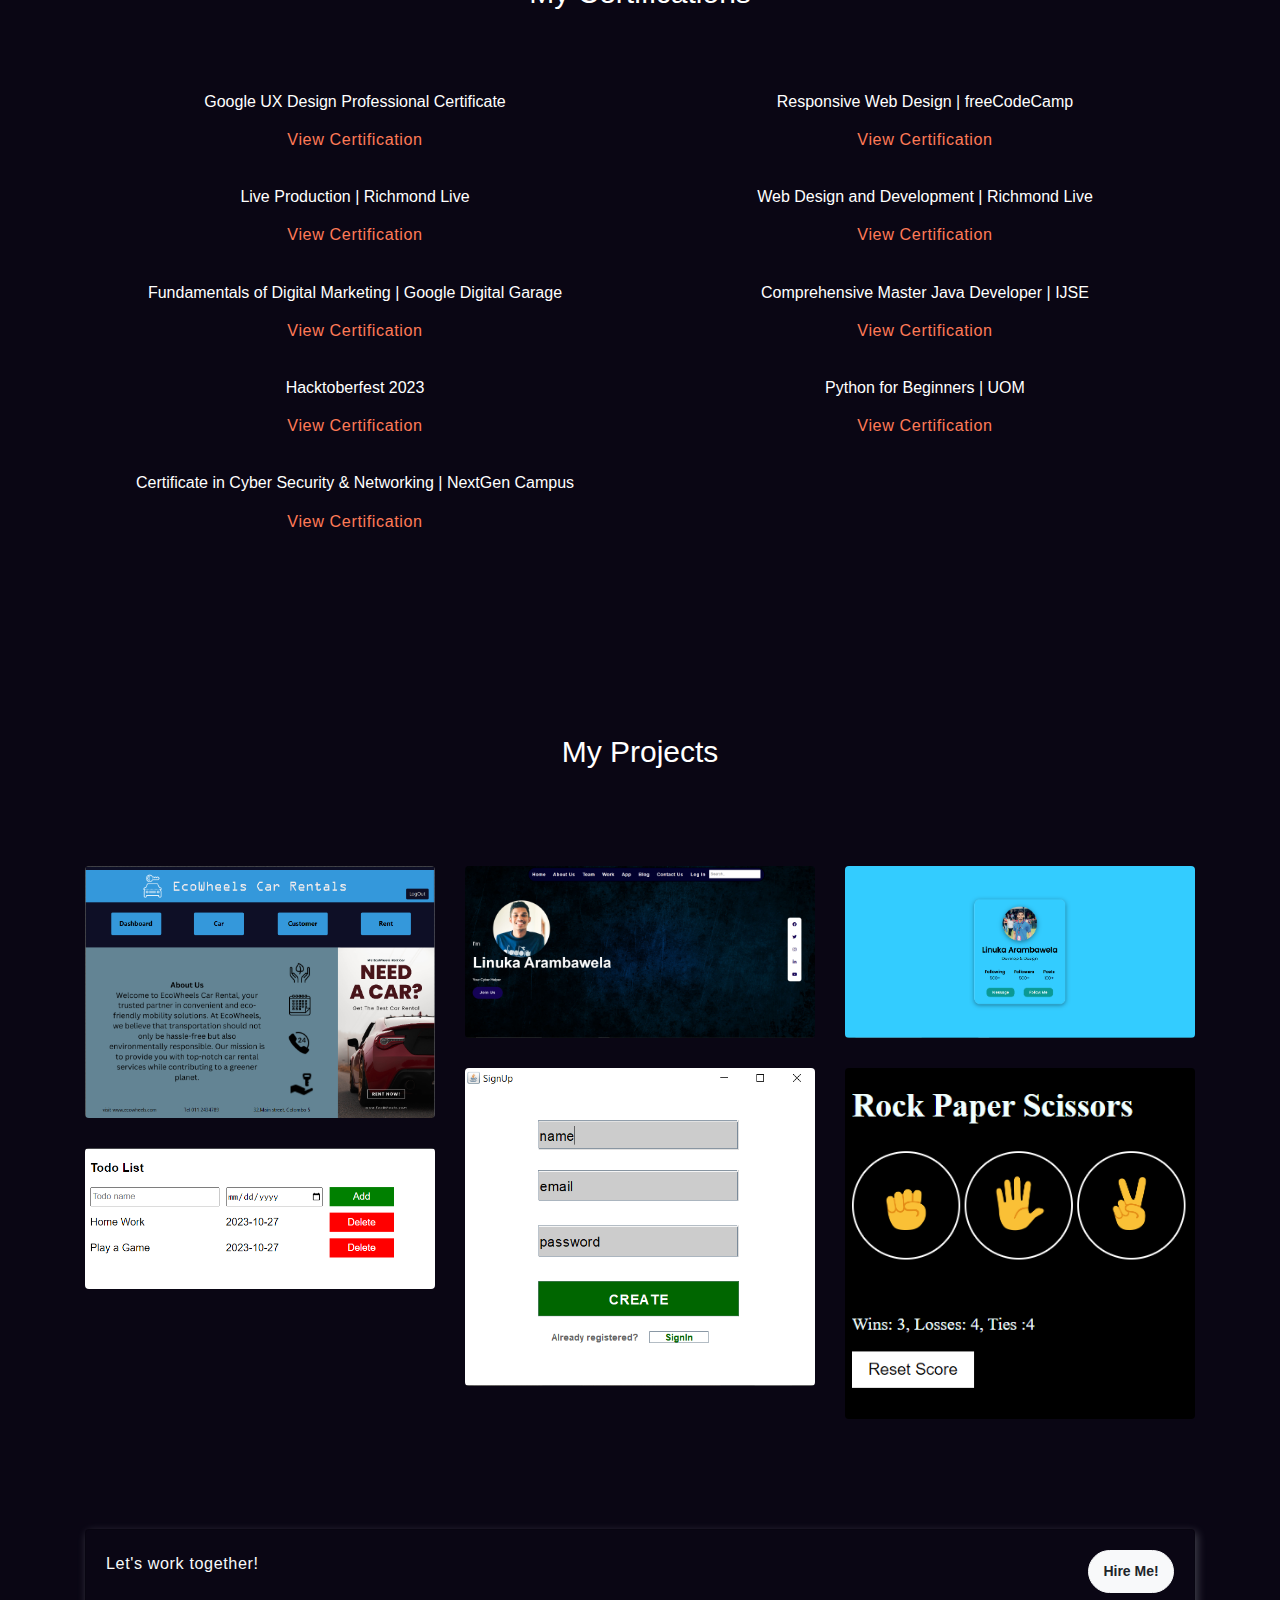
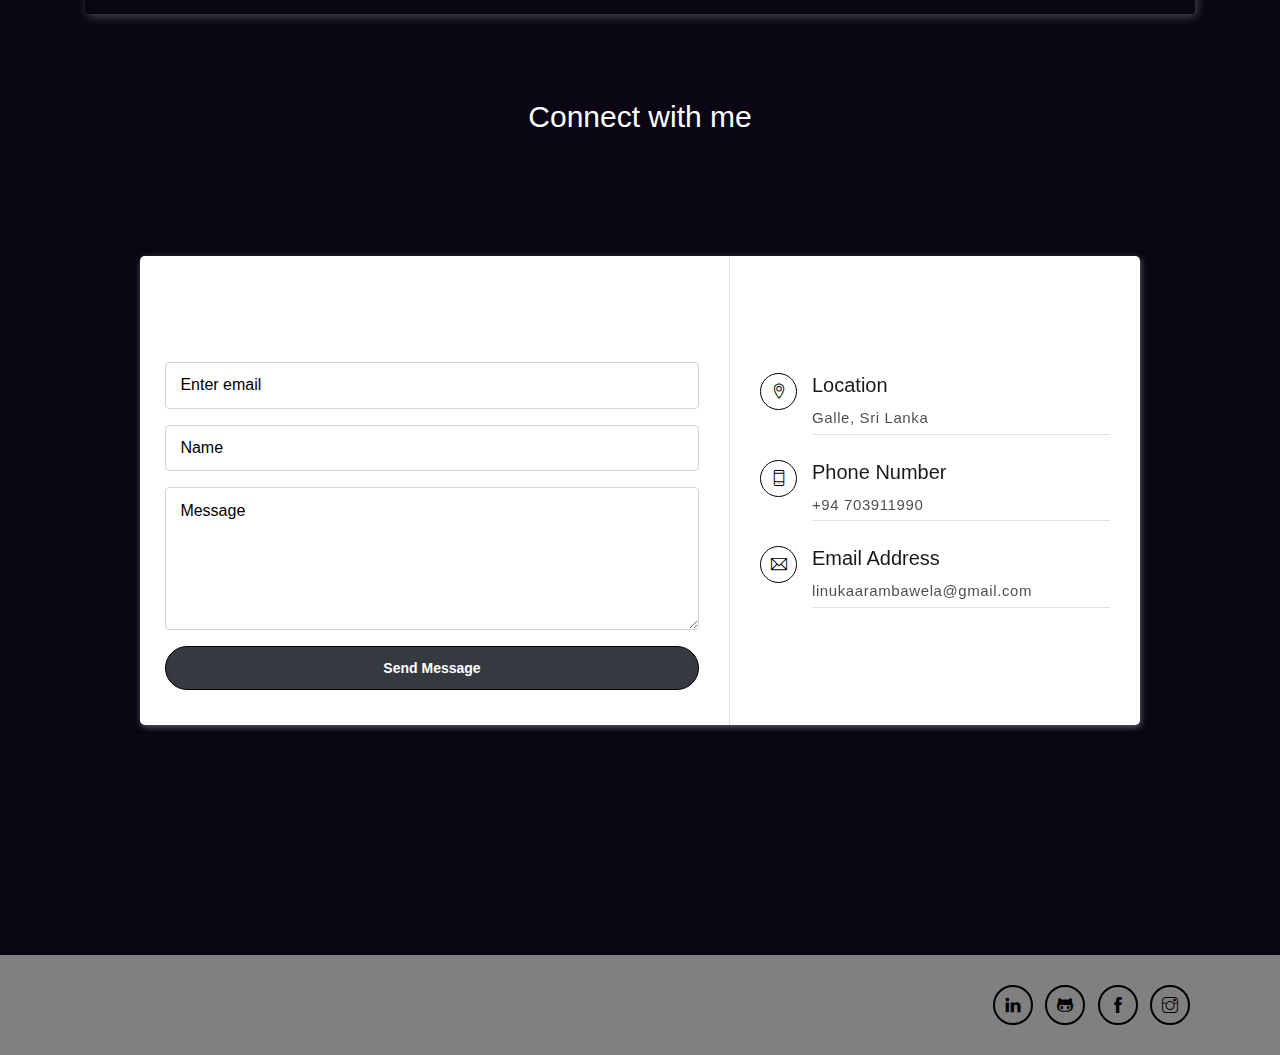
==== commit c64d9215: "snaps2" ====
--- a/index.html
+++ b/index.html
@@ -176,7 +176,7 @@
             <div class="col-md-4 mb-4">
                 <div class="gallery-item">
                    
-                        <img src="assets/imgs/Slide/8.jpeg" class="img-fluid" alt="Image 2">
+                        <img src="assets/imgs/Slide/8.PNG" class="img-fluid" alt="Image 2">
                     
                 </div>
             </div>
@@ -190,17 +190,18 @@
             </div>
             <div class="col-md-4 mb-4">
                 <div class="gallery-item">
-                   
-                        <img src="assets/imgs/Slide/12.jpeg" class="img-fluid" alt="Image 2">
-                    
-                </div>
-            </div><!--
-            <div class="col-md-4 mb-4">
-                <div class="gallery-item">
-                    
-                        <img src="assets/imgs/Slide/13.jpeg" class="img-fluid" alt="Image 2">
-                    
-                </div>-->
+                        <img src="assets/imgs/Slide/12.jpeg" class="img-fluid" alt="Image 2">                    
+                </div>
+            </div>
+            <div class="col-md-4 mb-4">
+                <div class="gallery-item">                   
+                        <img src="assets/imgs/Slide/4.jpeg" class="img-fluid" alt="Image 2">                   
+                </div>
+            </div>
+            <div class="col-md-4 mb-4">
+                <div class="gallery-item">                   
+                        <img src="assets/imgs/Slide/14.jpeg" class="img-fluid" alt="Image 2">                   
+                </div>
             </div>
         </div>
     </div>
@@ -218,7 +219,7 @@
                     <div class="custom-card card border">
                         <div class="card-body">
                             <i class="icon ti-crown"></i>
-                            <h5 class="card-h5">UI/UX Design</h5>
+                            <h5 class="card-h5">Web Design</h5>
                         </div>
                     </div>
                 </div>
@@ -226,7 +227,7 @@
                     <div class="custom-card card border">
                         <div class="card-body">
                             <i class="icon ti-desktop"></i>
-                            <h5 class="card-h5">Web Design</h5>
+                            <h5 class="card-h5">IT Support</h5>
                         </div>
                     </div>
                 </div>
@@ -242,7 +243,7 @@
                     <div class="custom-card card border">
                         <div class="card-body">
                             <i class="icon ti-bar-chart"></i>
-                            <h5 class="card-h5">IT Support</h5>
+                            <h5 class="card-h5">UI/UX Design</h5>
                         </div>
                     </div>
                 </div>
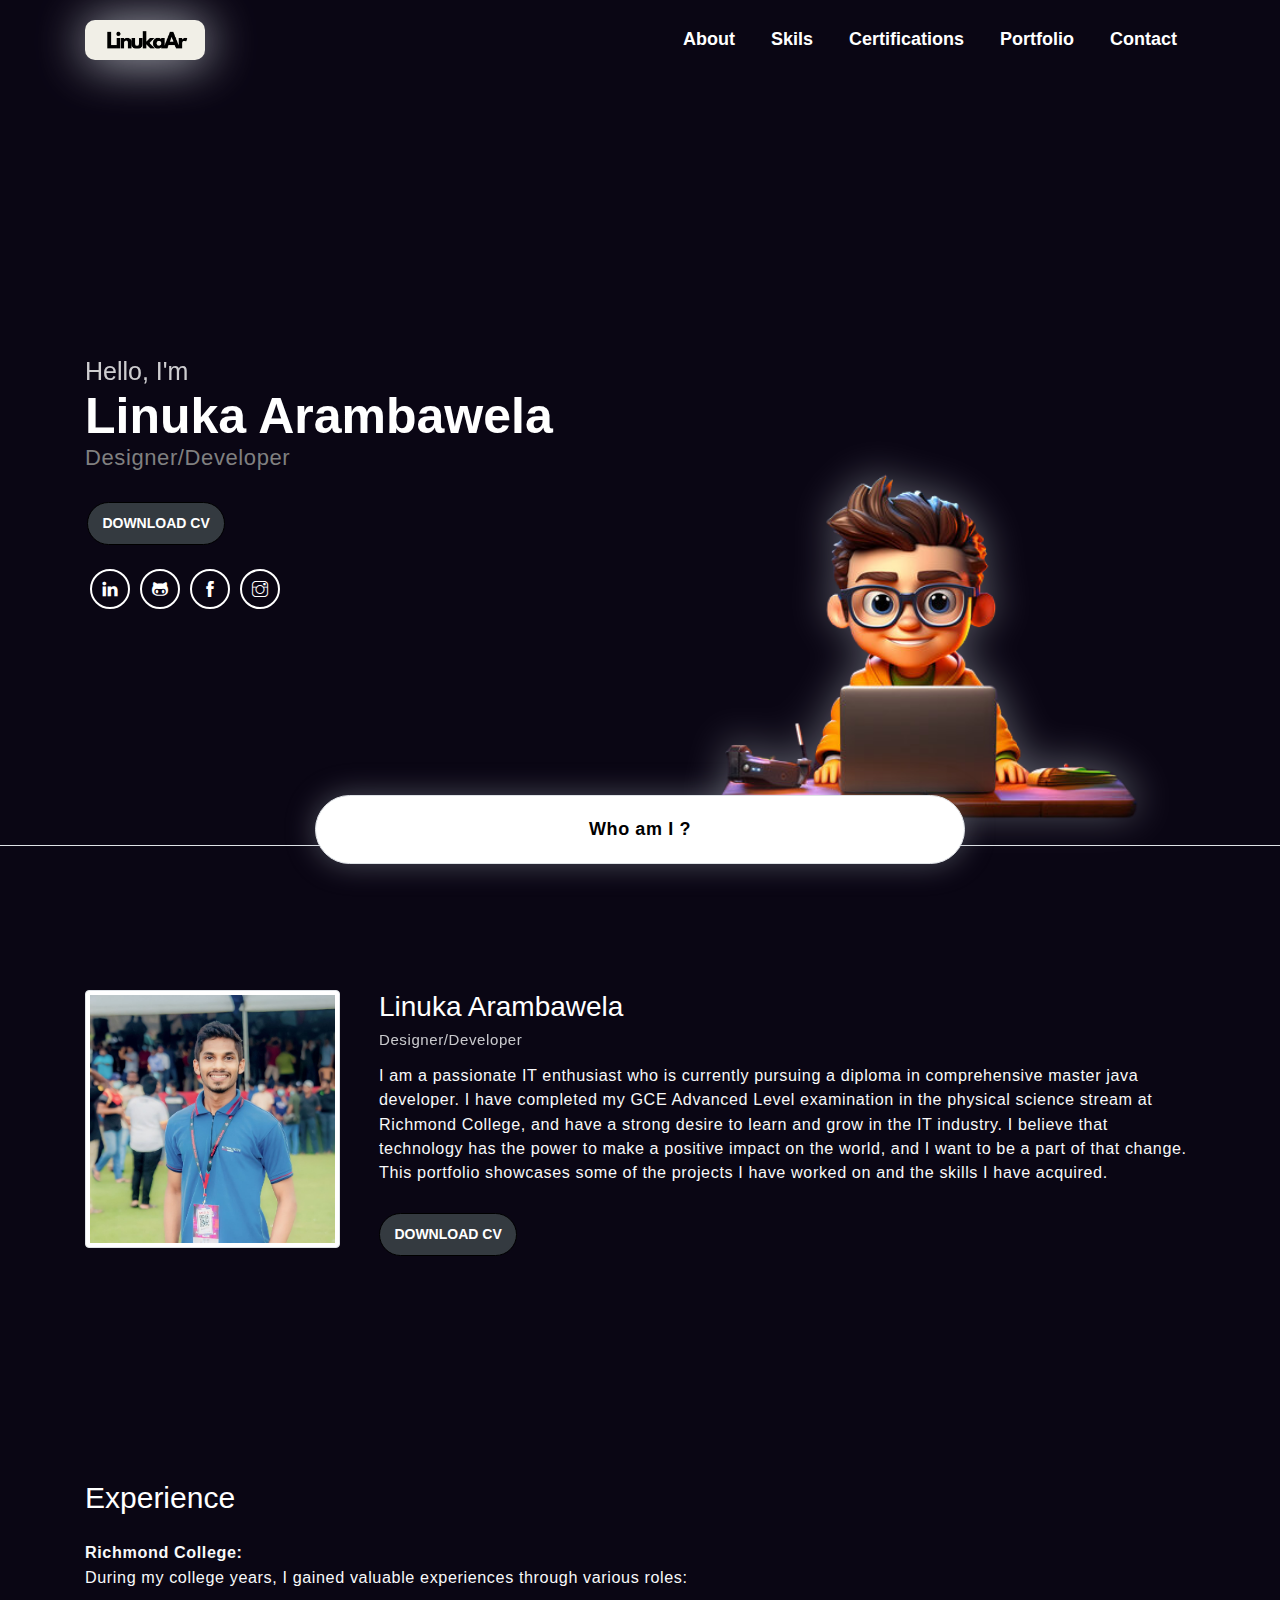
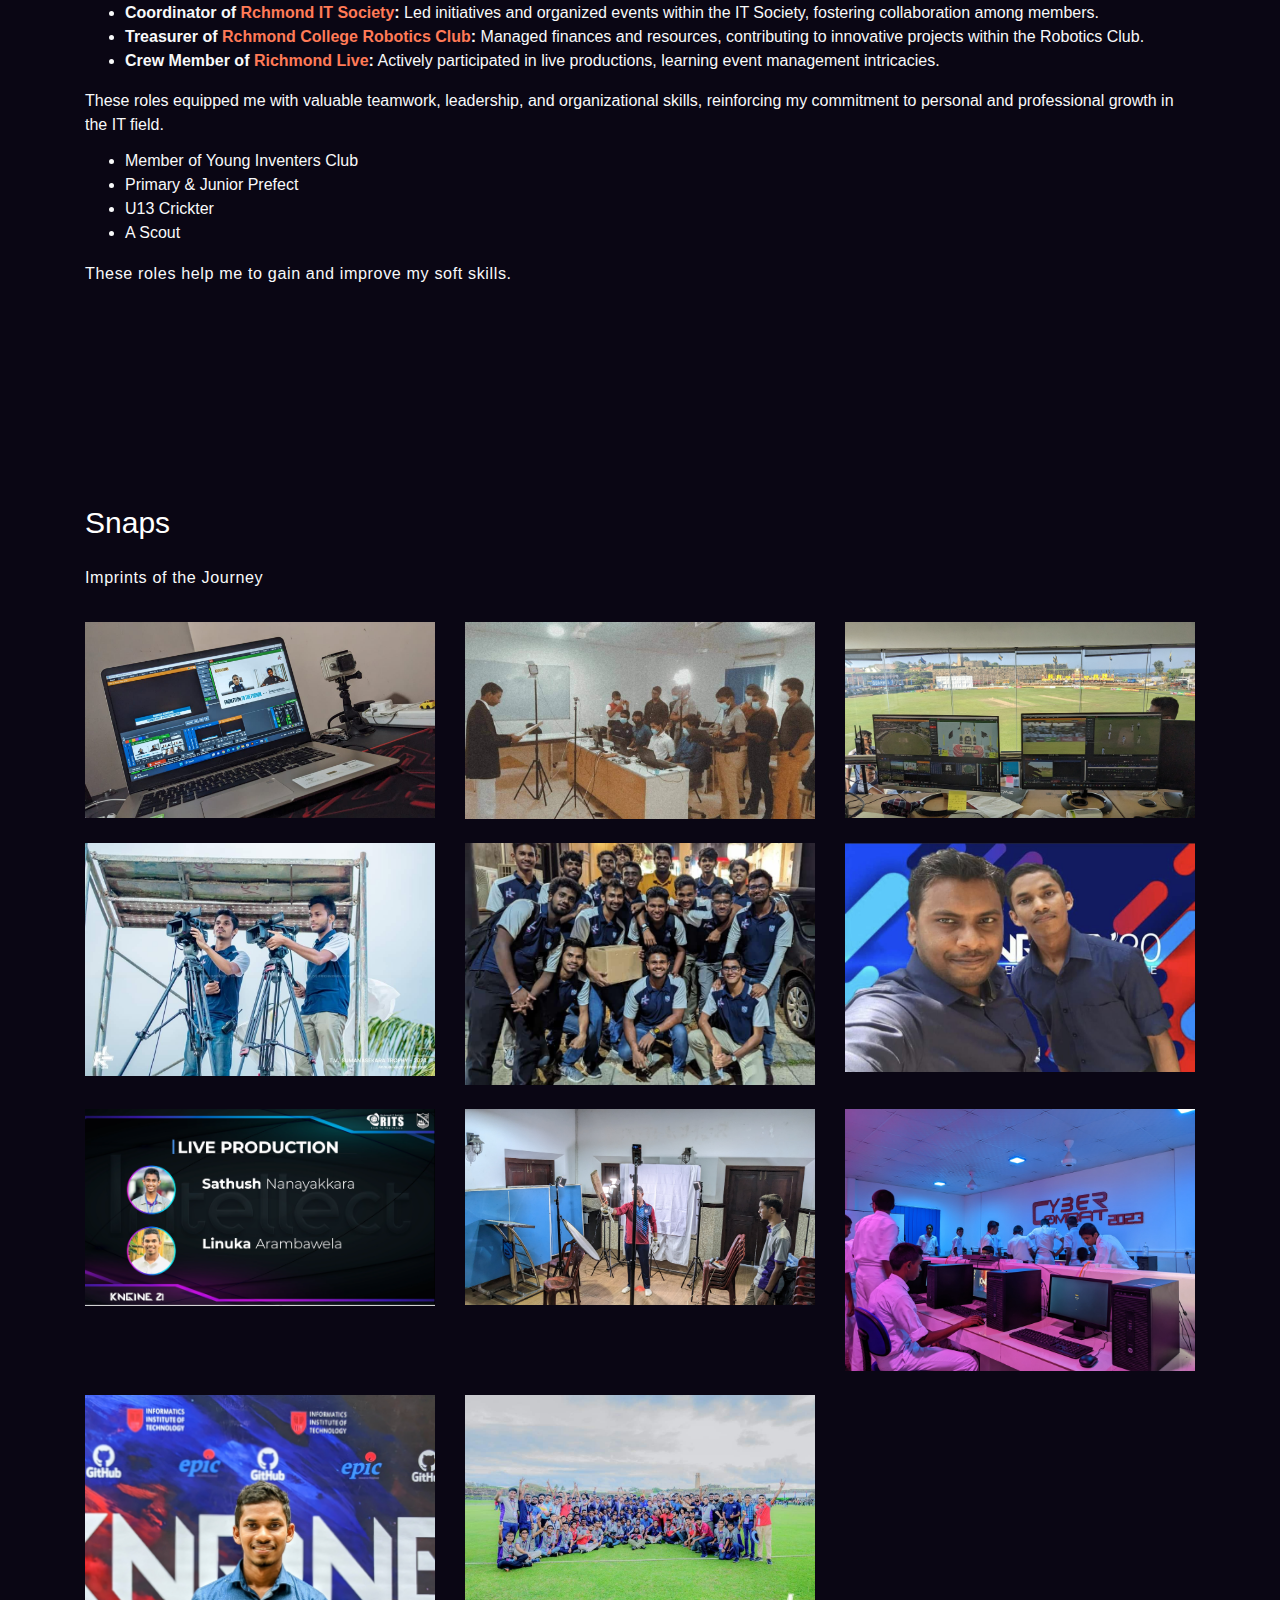
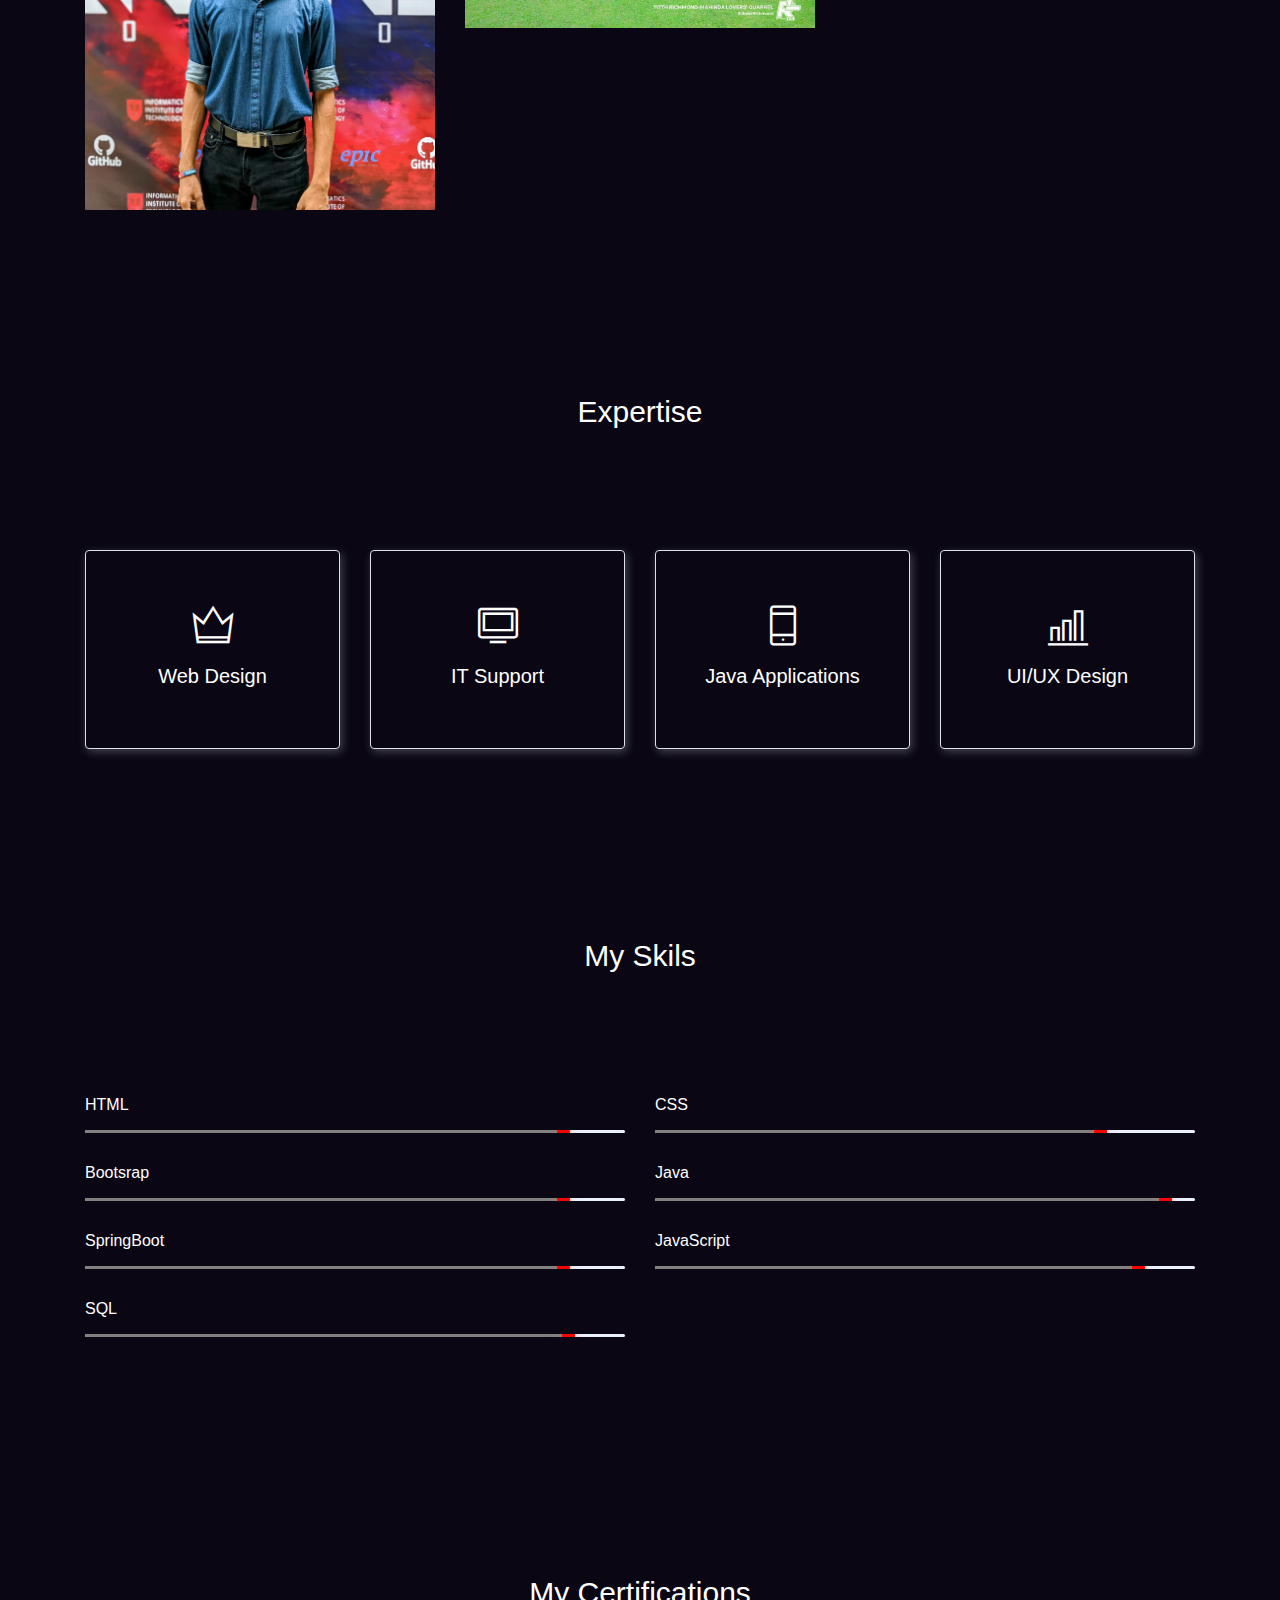
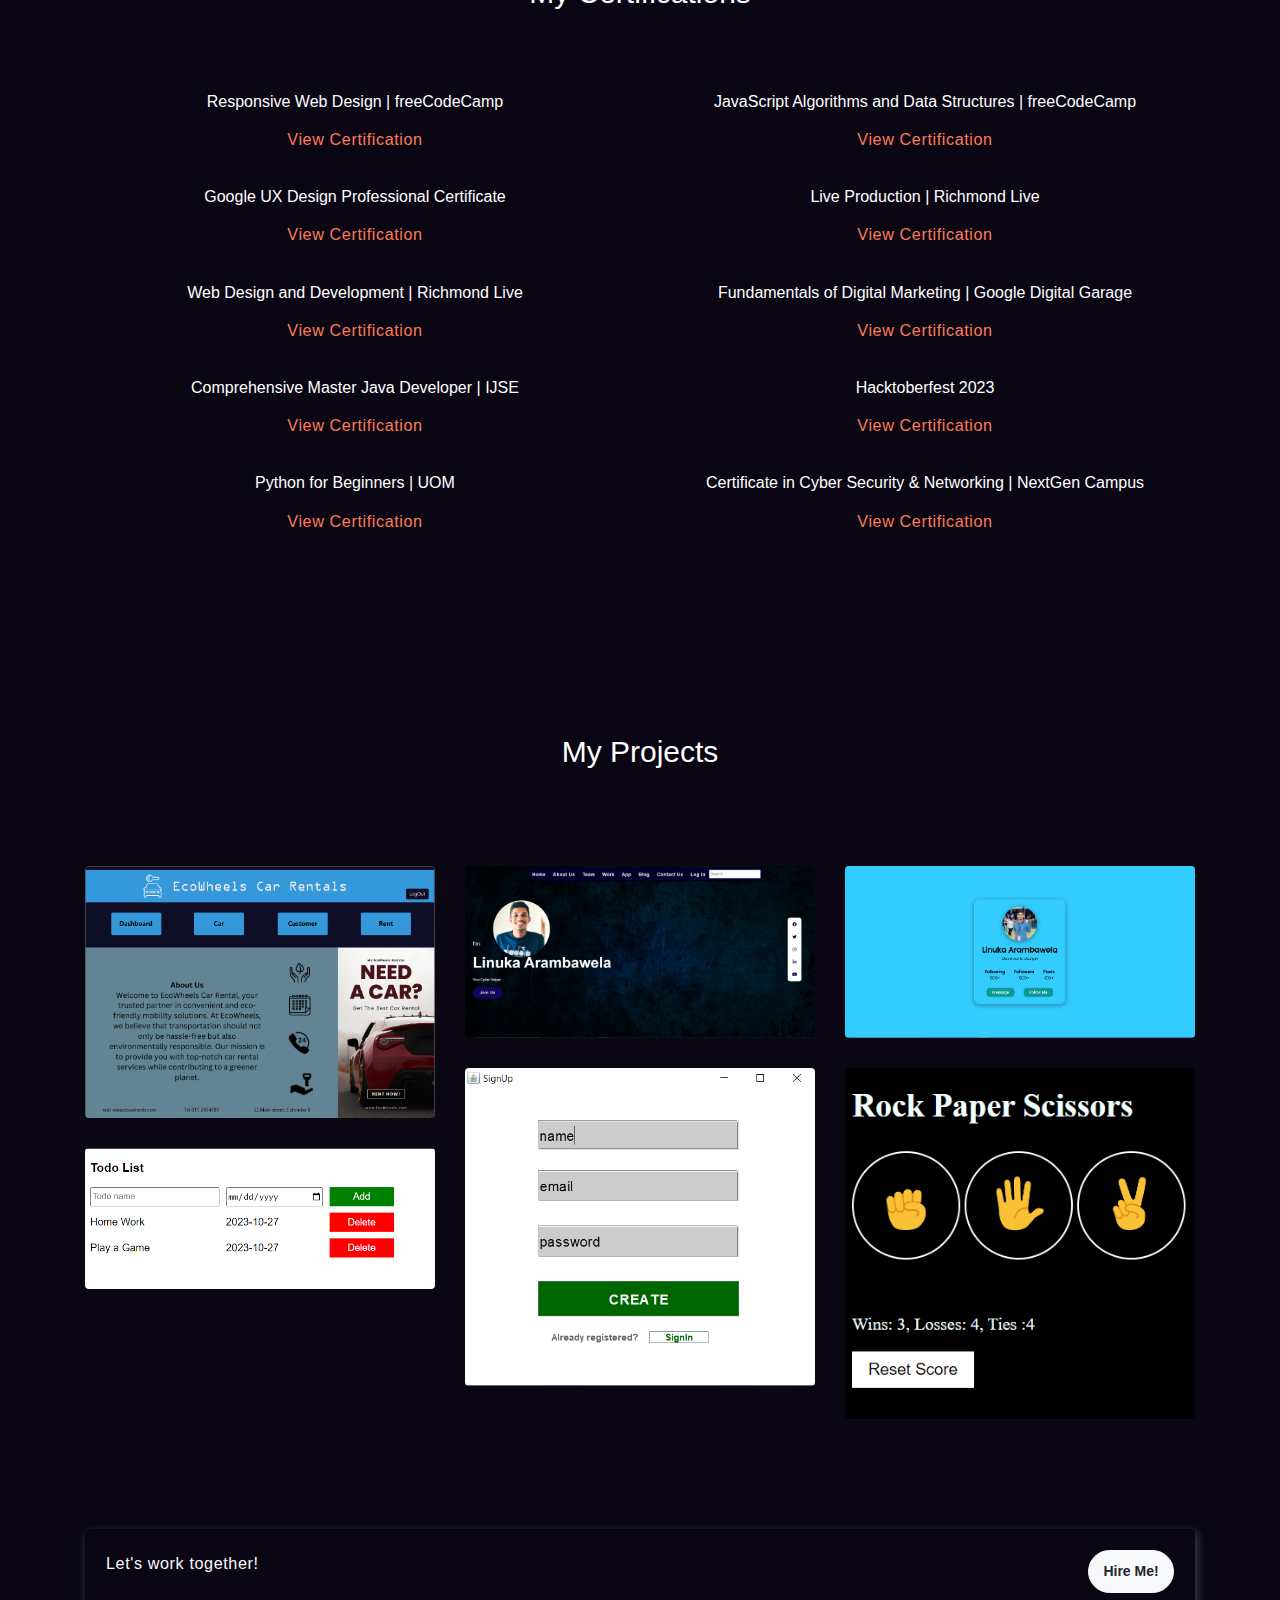
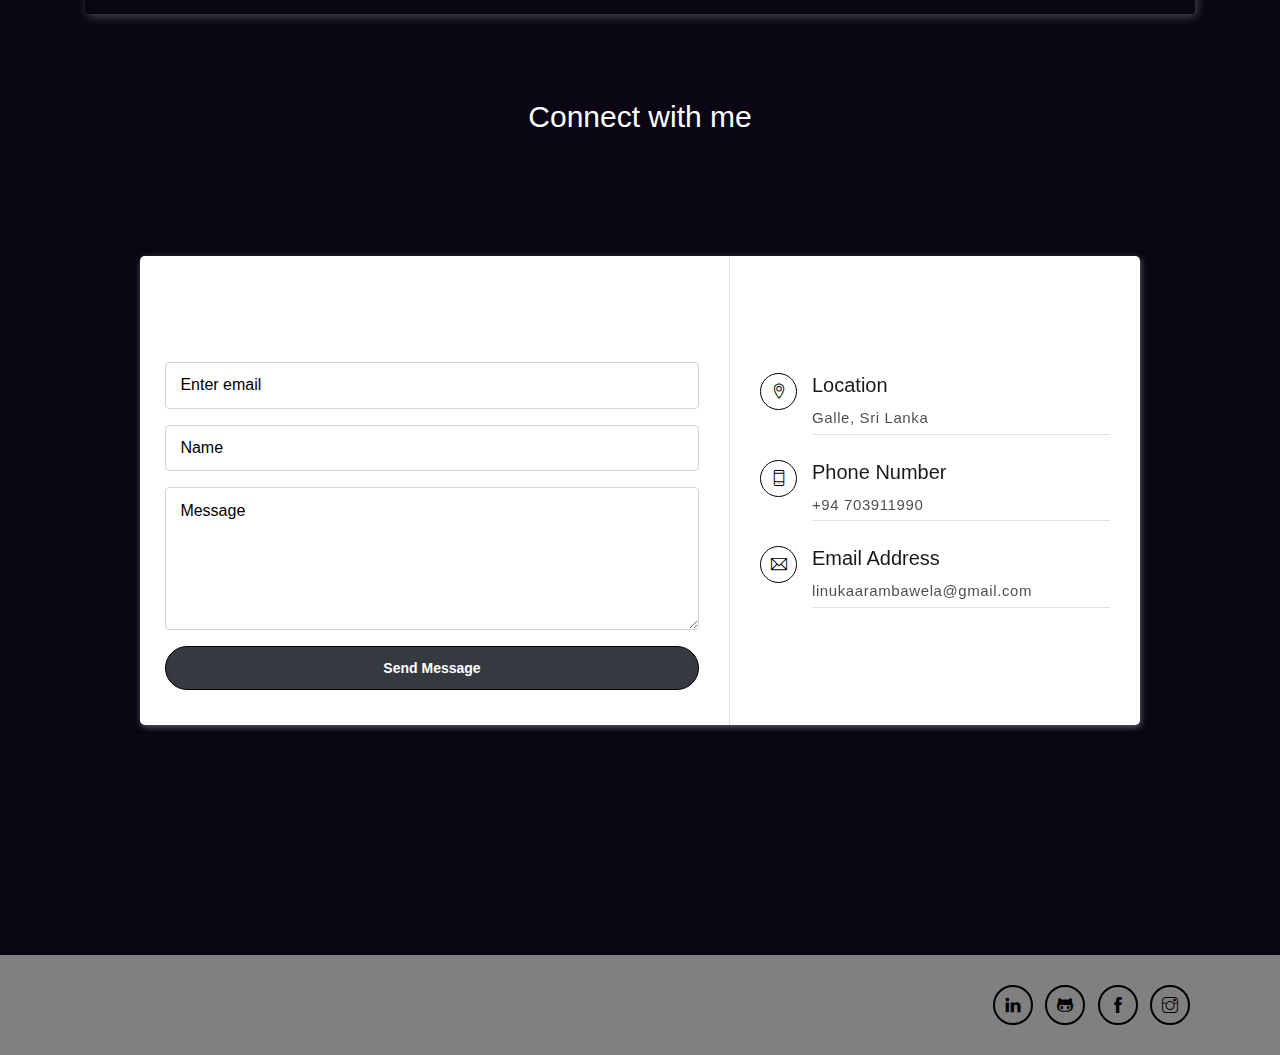
==== commit e22d50b4: "new certificate" ====
--- a/index.html
+++ b/index.html
@@ -33,7 +33,10 @@
                     </li>
                     <li class="nav-item">
                         <a class="nav-link" href="#service">Skils</a>
-                    </li>                   
+                    </li>      
+                    <li class="nav-item">
+                        <a class="nav-link" href="#certifications">Certifications</a>
+                    </li>               
                     <li class="nav-item">
                         <a class="nav-link" href="#portfolio">Portfolio</a>
                     </li>
@@ -305,7 +308,7 @@
             </div>  
         </div>
     </section>
-        <section class="section">
+        <section class="section" id="certifications">
             <div class="container text-center">
                 <h6 class="subtitle"></h6>
                 <h6 class="section-title mt-5 mb-4">My Certifications</h6>
@@ -313,12 +316,16 @@
         
                 <div class="row text-center">
                     <div class="col-sm-6 mb-4">
+                        <h6 class="mb-3">Responsive Web Design | freeCodeCamp</h6>
+                        <p><a href="https://freecodecamp.org/certification/fccccd656dd-fffc-4c38-a6bf-6c93ce09e265/responsive-web-design" target="_blank">View Certification</a></p>
+                    </div>
+                    <div class="col-sm-6 mb-4">
+                        <h6 class="mb-3">JavaScript Algorithms and Data Structures | freeCodeCamp</h6>
+                        <p><a href="https://www.freecodecamp.org/certification/fccccd656dd-fffc-4c38-a6bf-6c93ce09e265/javascript-algorithms-and-data-structures" target="_blank">View Certification</a></p>
+                    </div>
+                    <div class="col-sm-6 mb-4">
                         <h6 class="mb-3 ">Google UX Design Professional Certificate</h6>
                         <p><a href="https://coursera.org/share/1cb80b1ecdb0bca02c767bb7b1ba7293" target="_blank">View Certification</a></p>
-                    </div>
-                    <div class="col-sm-6 mb-4">
-                        <h6 class="mb-3">Responsive Web Design | freeCodeCamp</h6>
-                        <p><a href="https://freecodecamp.org/certification/fccccd656dd-fffc-4c38-a6bf-6c93ce09e265/responsive-web-design" target="_blank">View Certification</a></p>
                     </div>
                     <div class="col-sm-6 mb-4">
                         <h6 class="mb-3">Live Production | Richmond Live</h6>
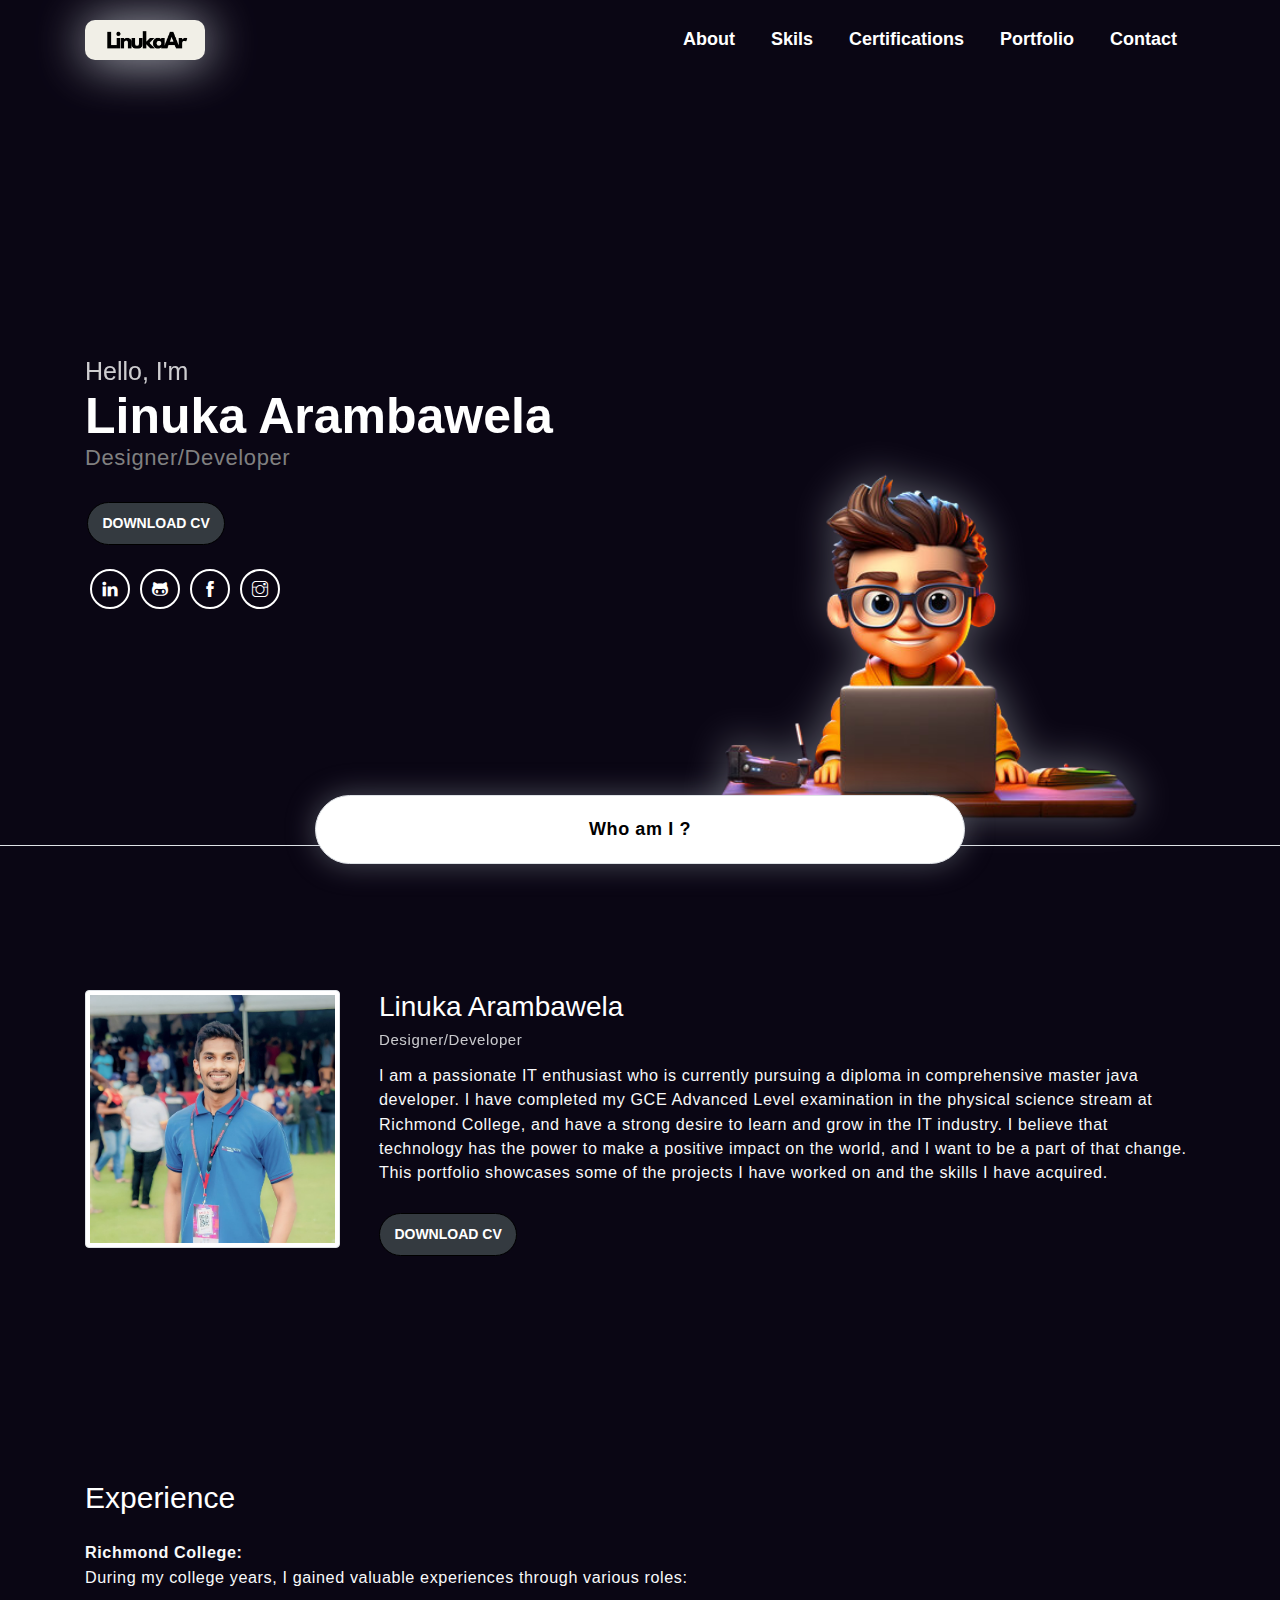
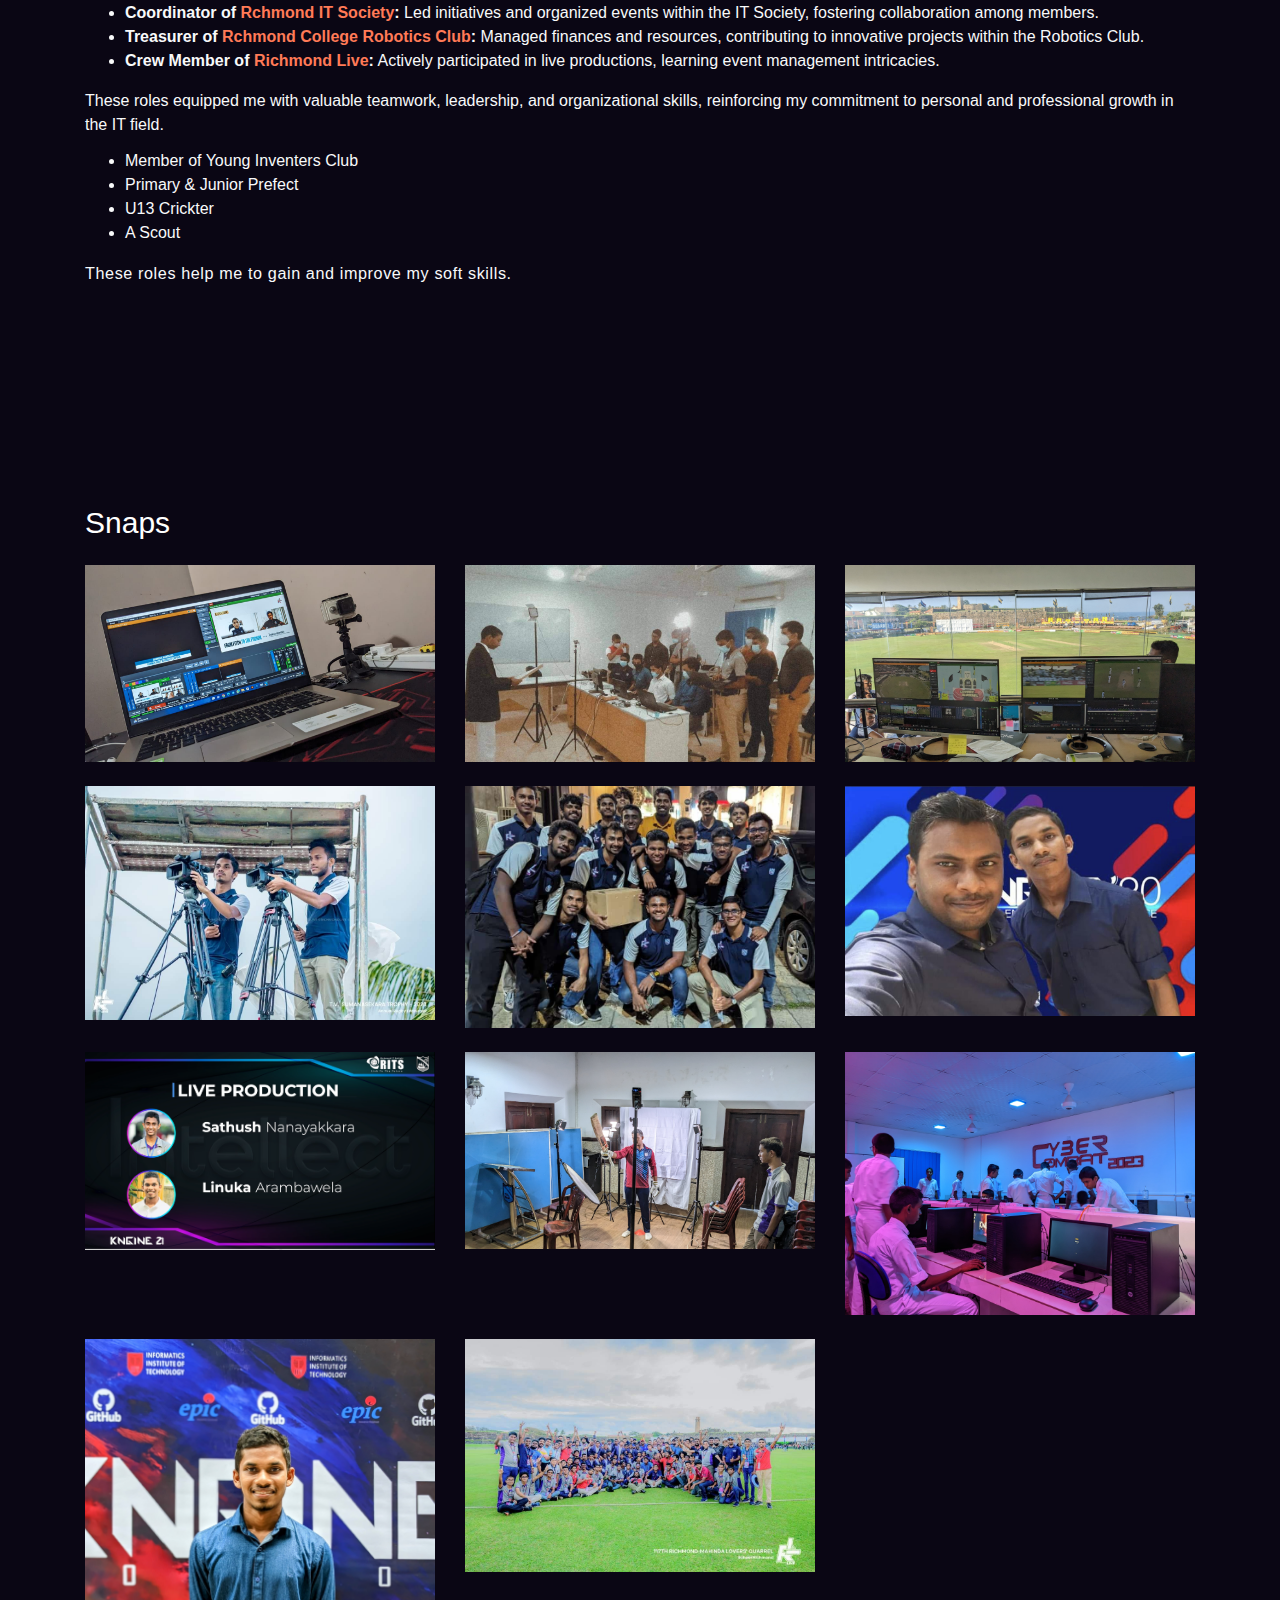
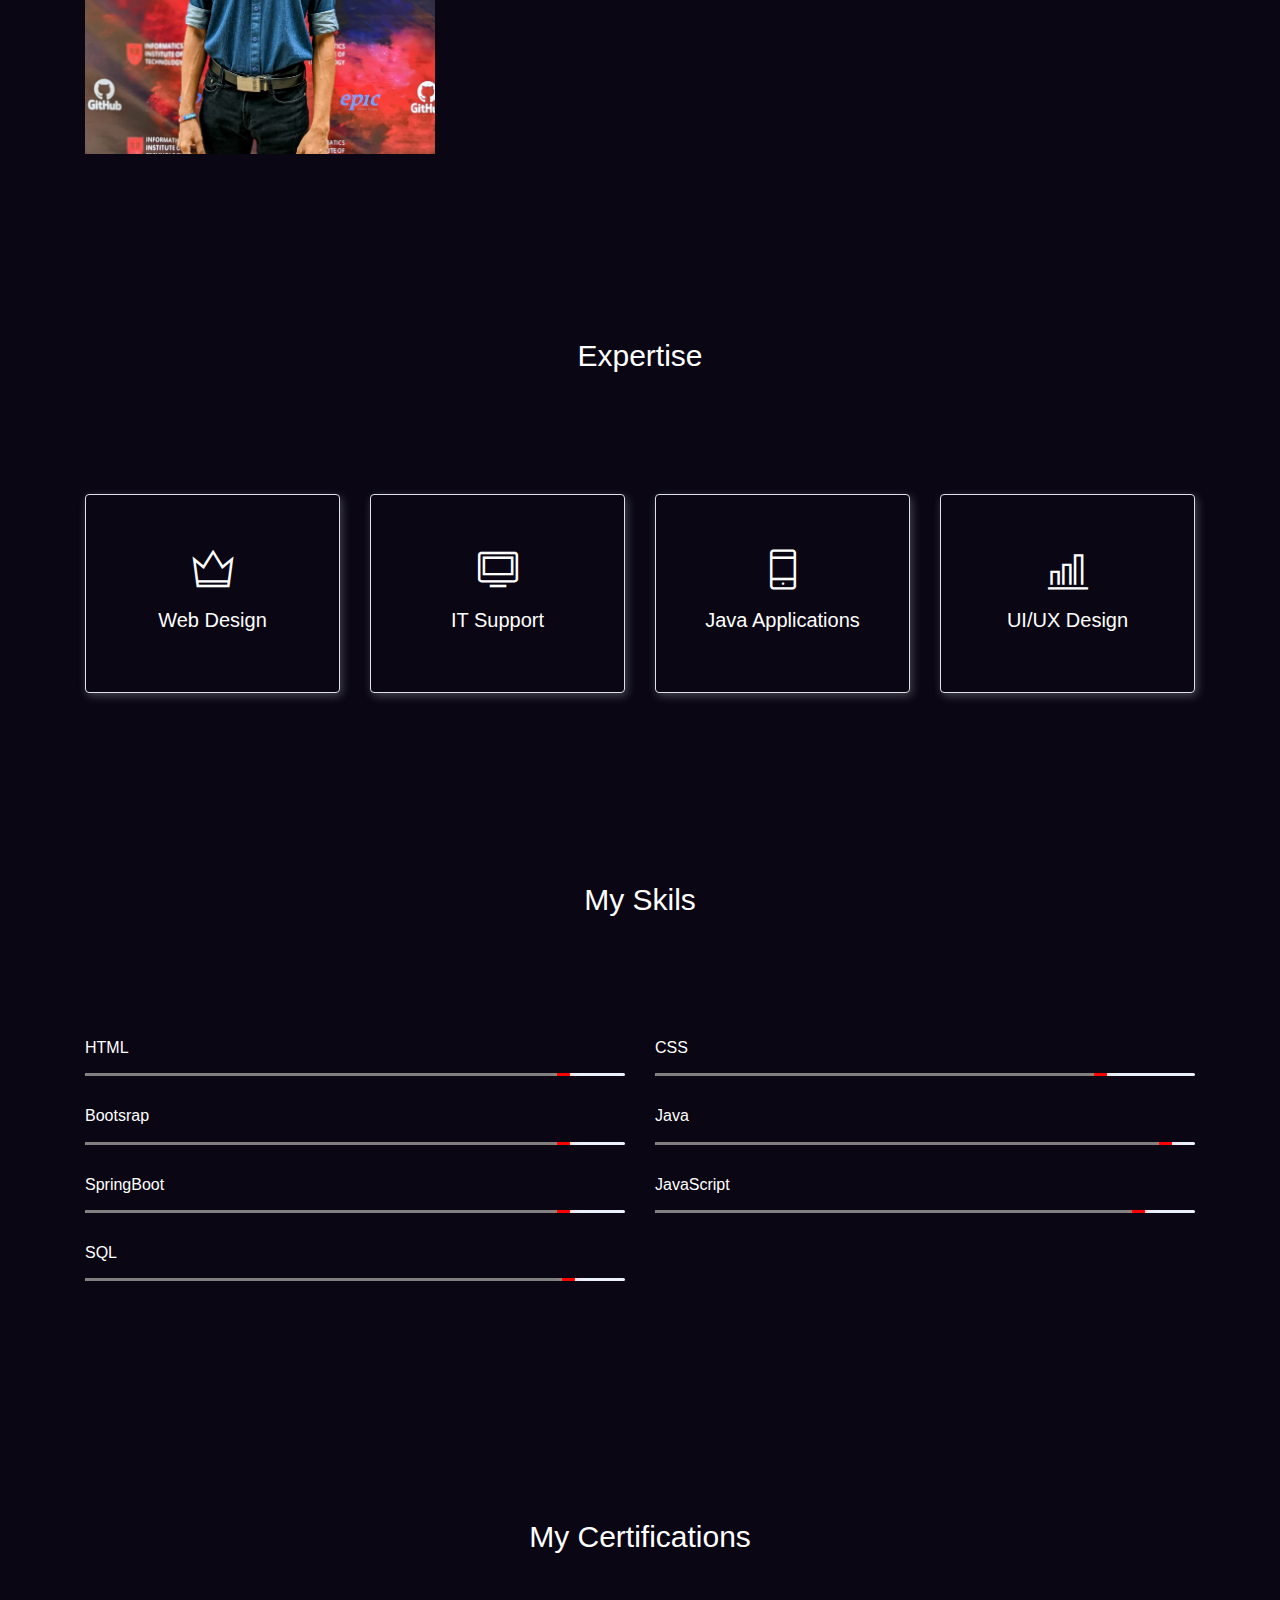
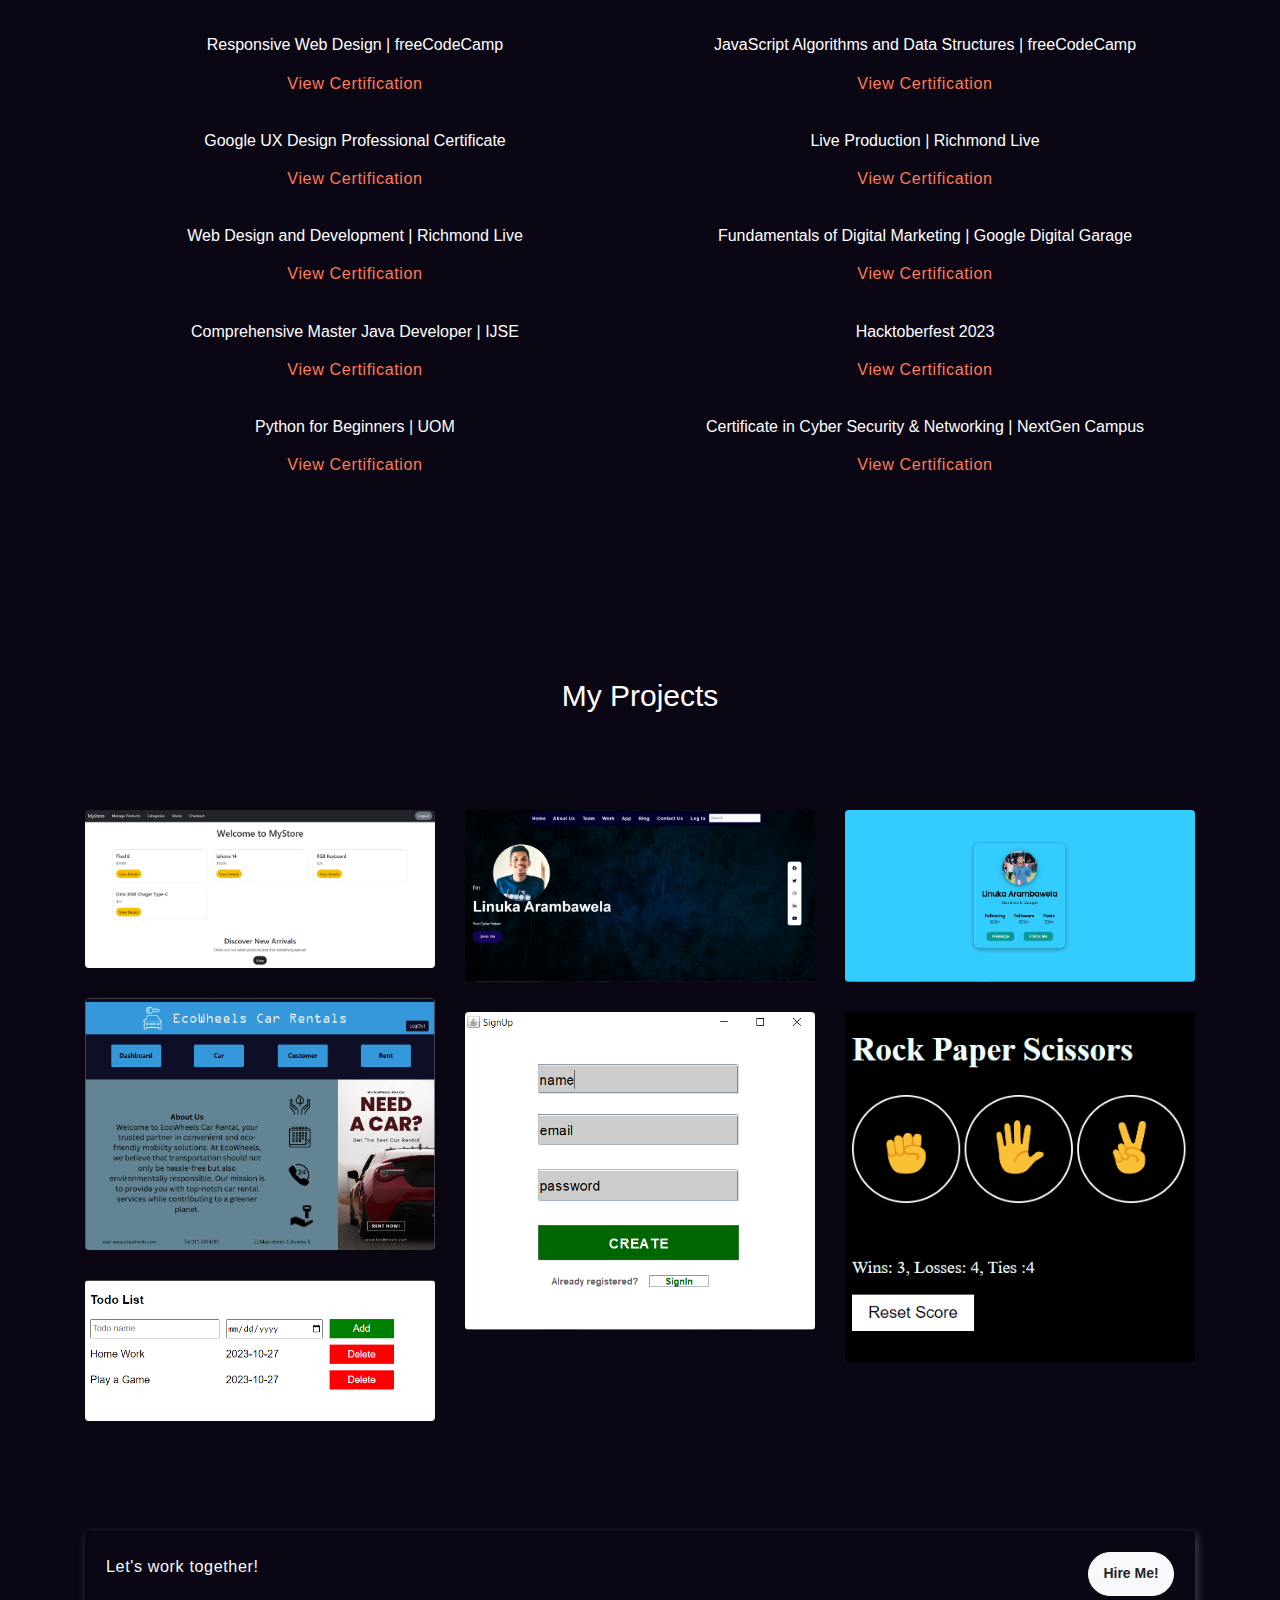
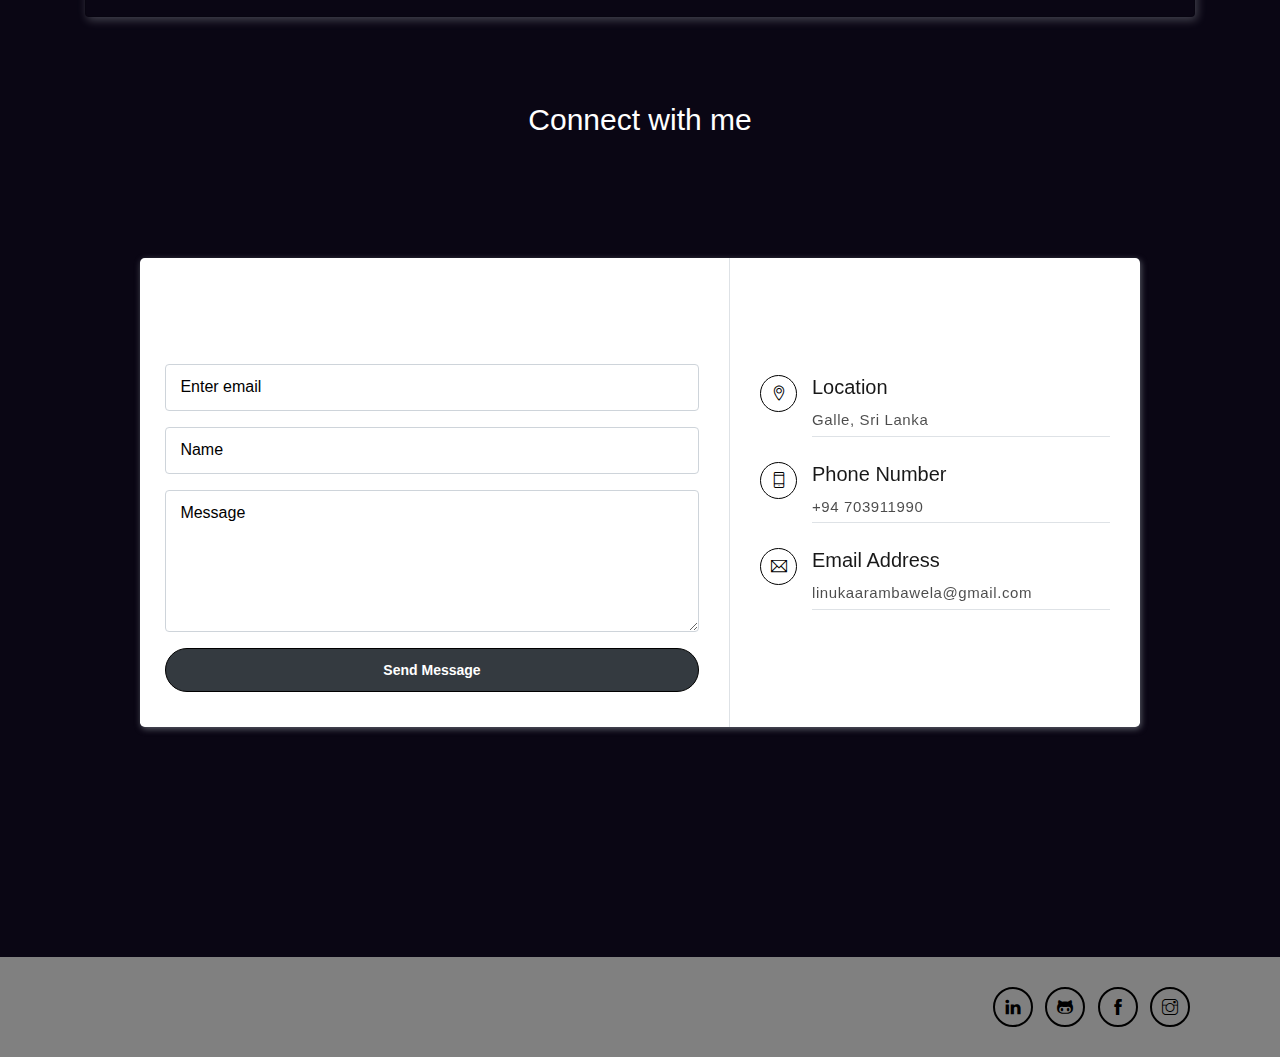
==== commit 431383f3: "new Project" ====
--- a/index.html
+++ b/index.html
@@ -131,7 +131,7 @@
 <section class="section">
     <div class="container">
         <h6 class="section-title mt-5 mb-4">Snaps</h6>
-        <p class="mb-4 pb-2">Imprints of the Journey</p>
+        
 
         <div class="row">
             <!-- Gallery items -->
@@ -370,6 +370,17 @@
 
             <div class="row">
                 <div class="col-sm-4">
+                    <div class="img-wrapper">
+                        <img src="assets/imgs/Mystore/1.png" alt="">
+                        <div class="overlay">
+                            <div class="overlay-infos">
+                                <h5>Online Store| ReactJs|SpringBoot</h5>
+                                <a href="assets/imgs/Mystore/1.png" target="_blank"><i class="ti-zoom-in"></i></a>
+                                <a href="https://github.com/LinukaAr/MyStore-React" target="_blank">FE</a>
+                                <a href="https://github.com/LinukaAr/MyStore-Springboot" target="_blank">BE</a>
+                            </div>                              
+                        </div>
+                    </div>      
                     <div class="img-wrapper">
                         <img src="assets/imgs/carSale/carSale1.png" alt="">
                         <div class="overlay">
--- a/assets/css/styles.css
+++ b/assets/css/styles.css
@@ -61,6 +61,19 @@
 .navbar {
   background-color: #0a0614;
 }
+/* Add motion effect to images in gallery-item on hover */
+.gallery-item {
+  position: relative;
+  overflow: hidden;
+}
+
+.gallery-item img {
+  transition: transform 0.3s ease-out;
+}
+
+.gallery-item:hover img {
+  transform: scale(1.1);
+}
 
 [tabindex="-1"]:focus {
   outline: 0 !important;
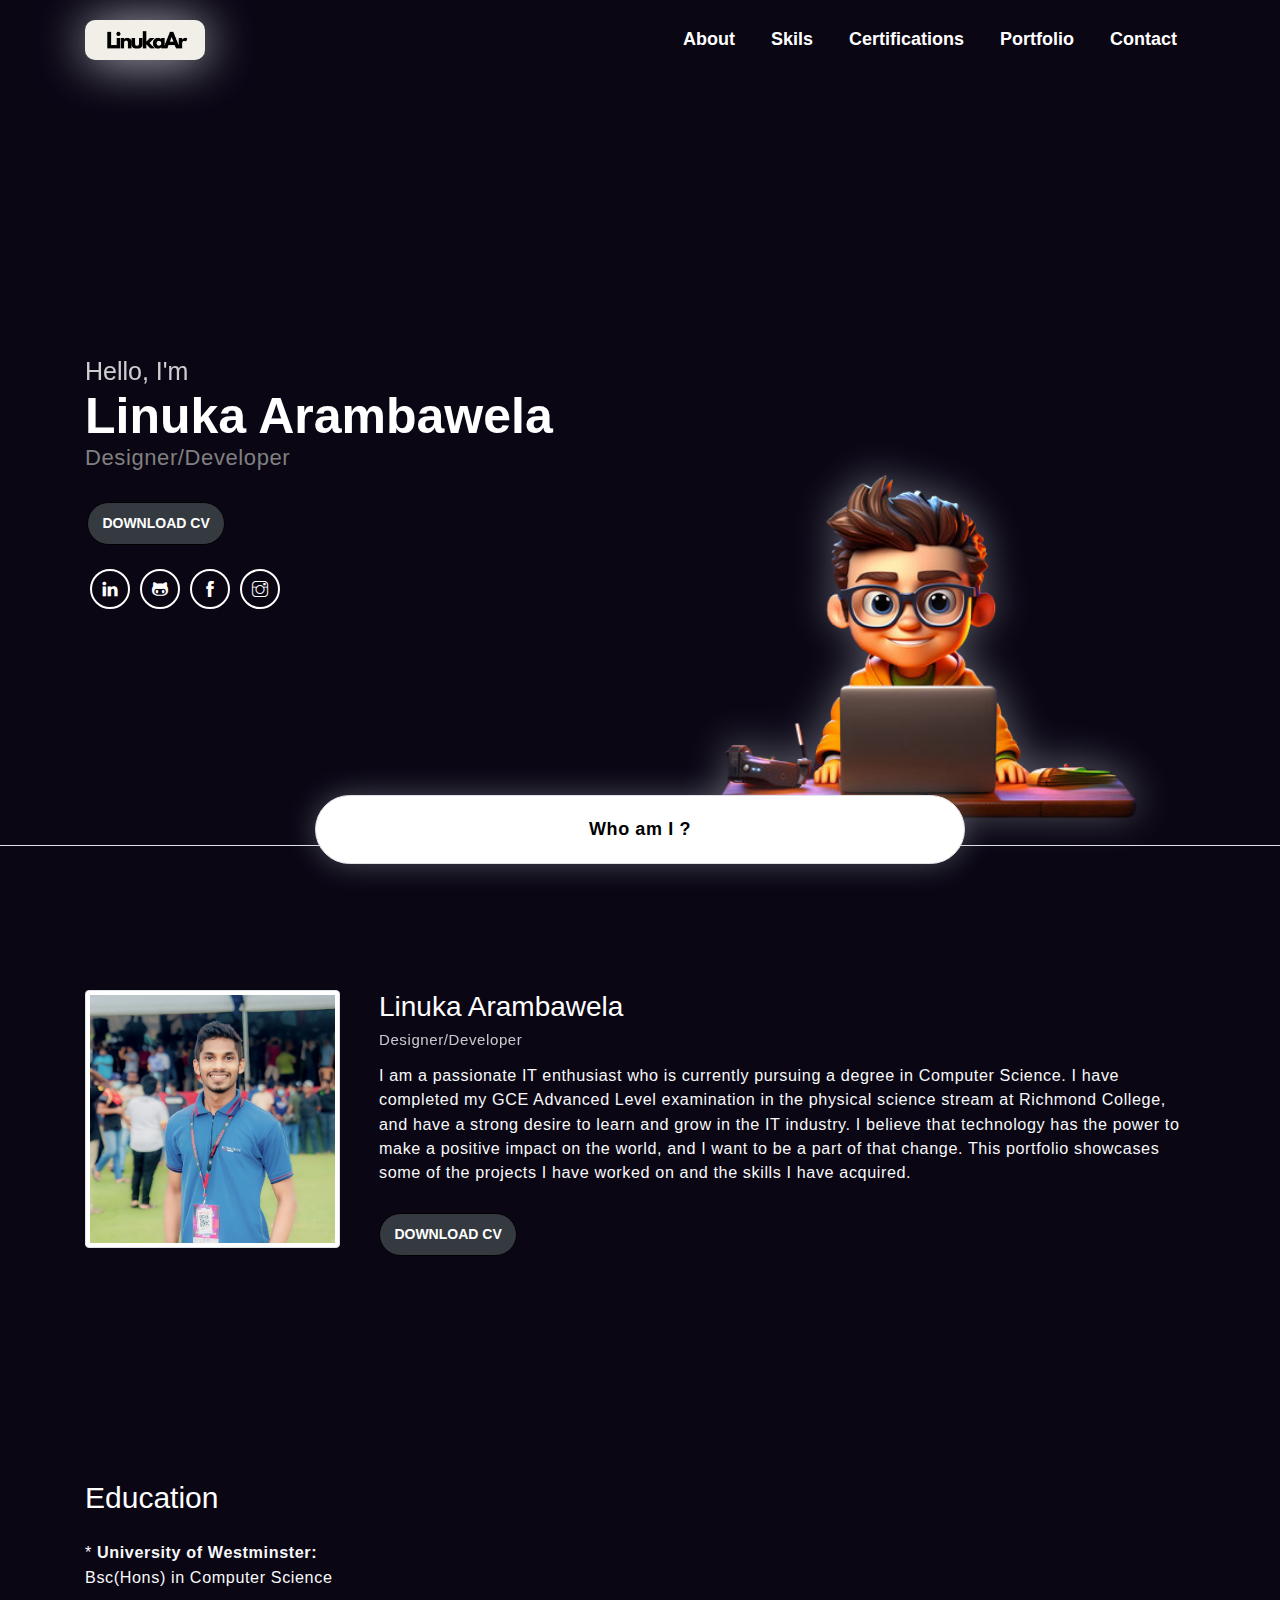
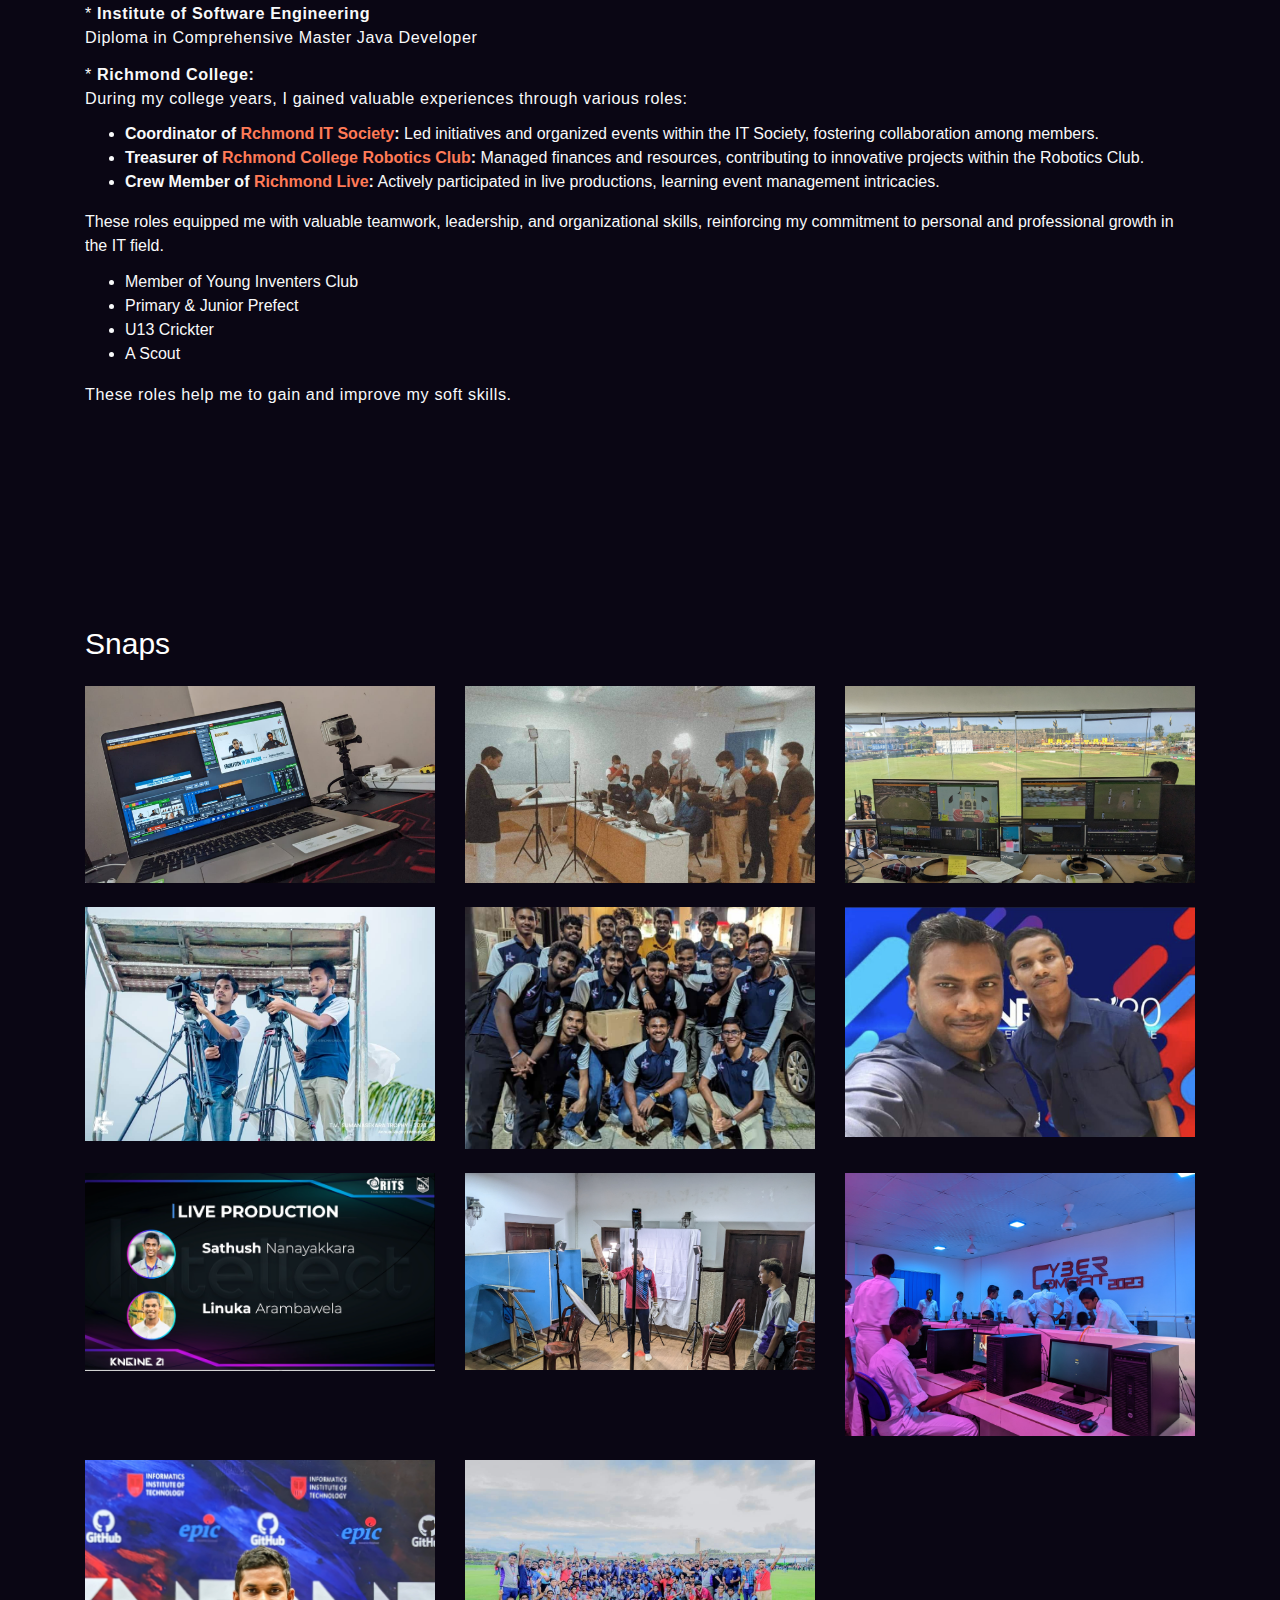
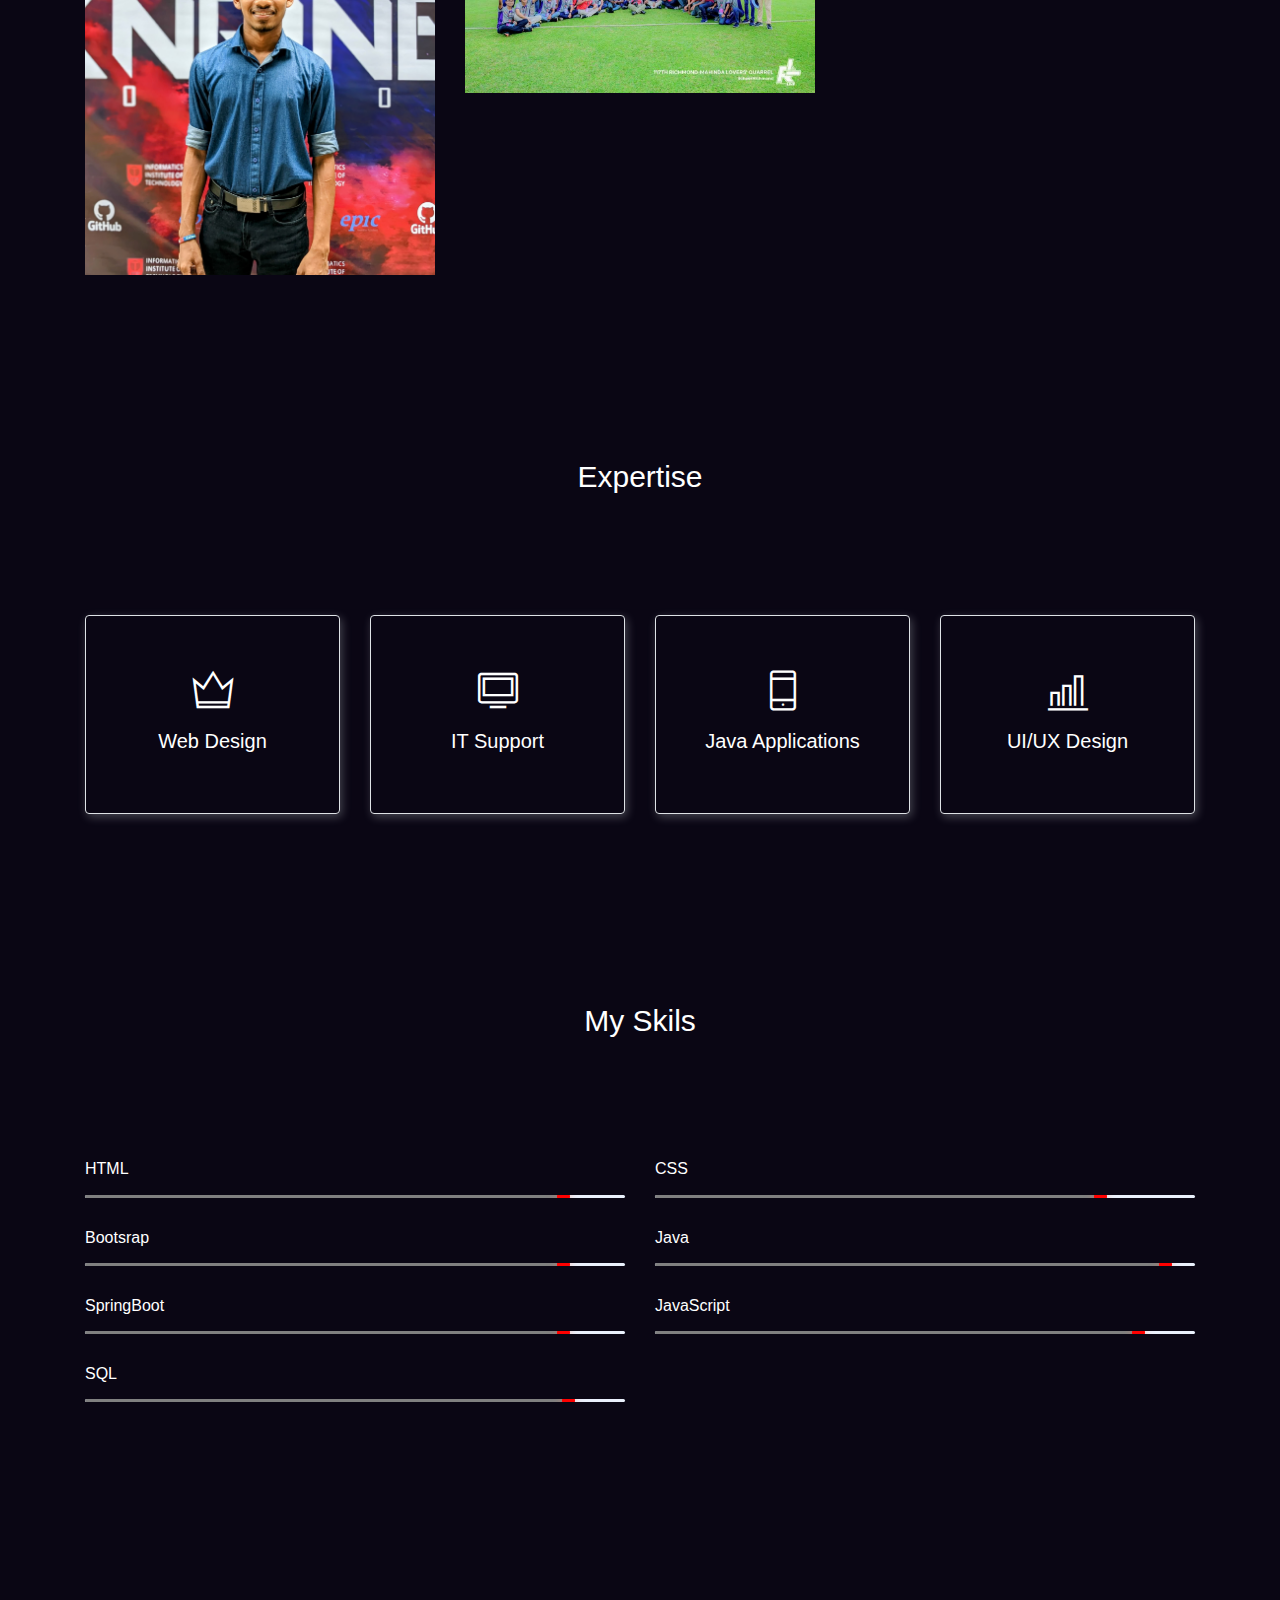
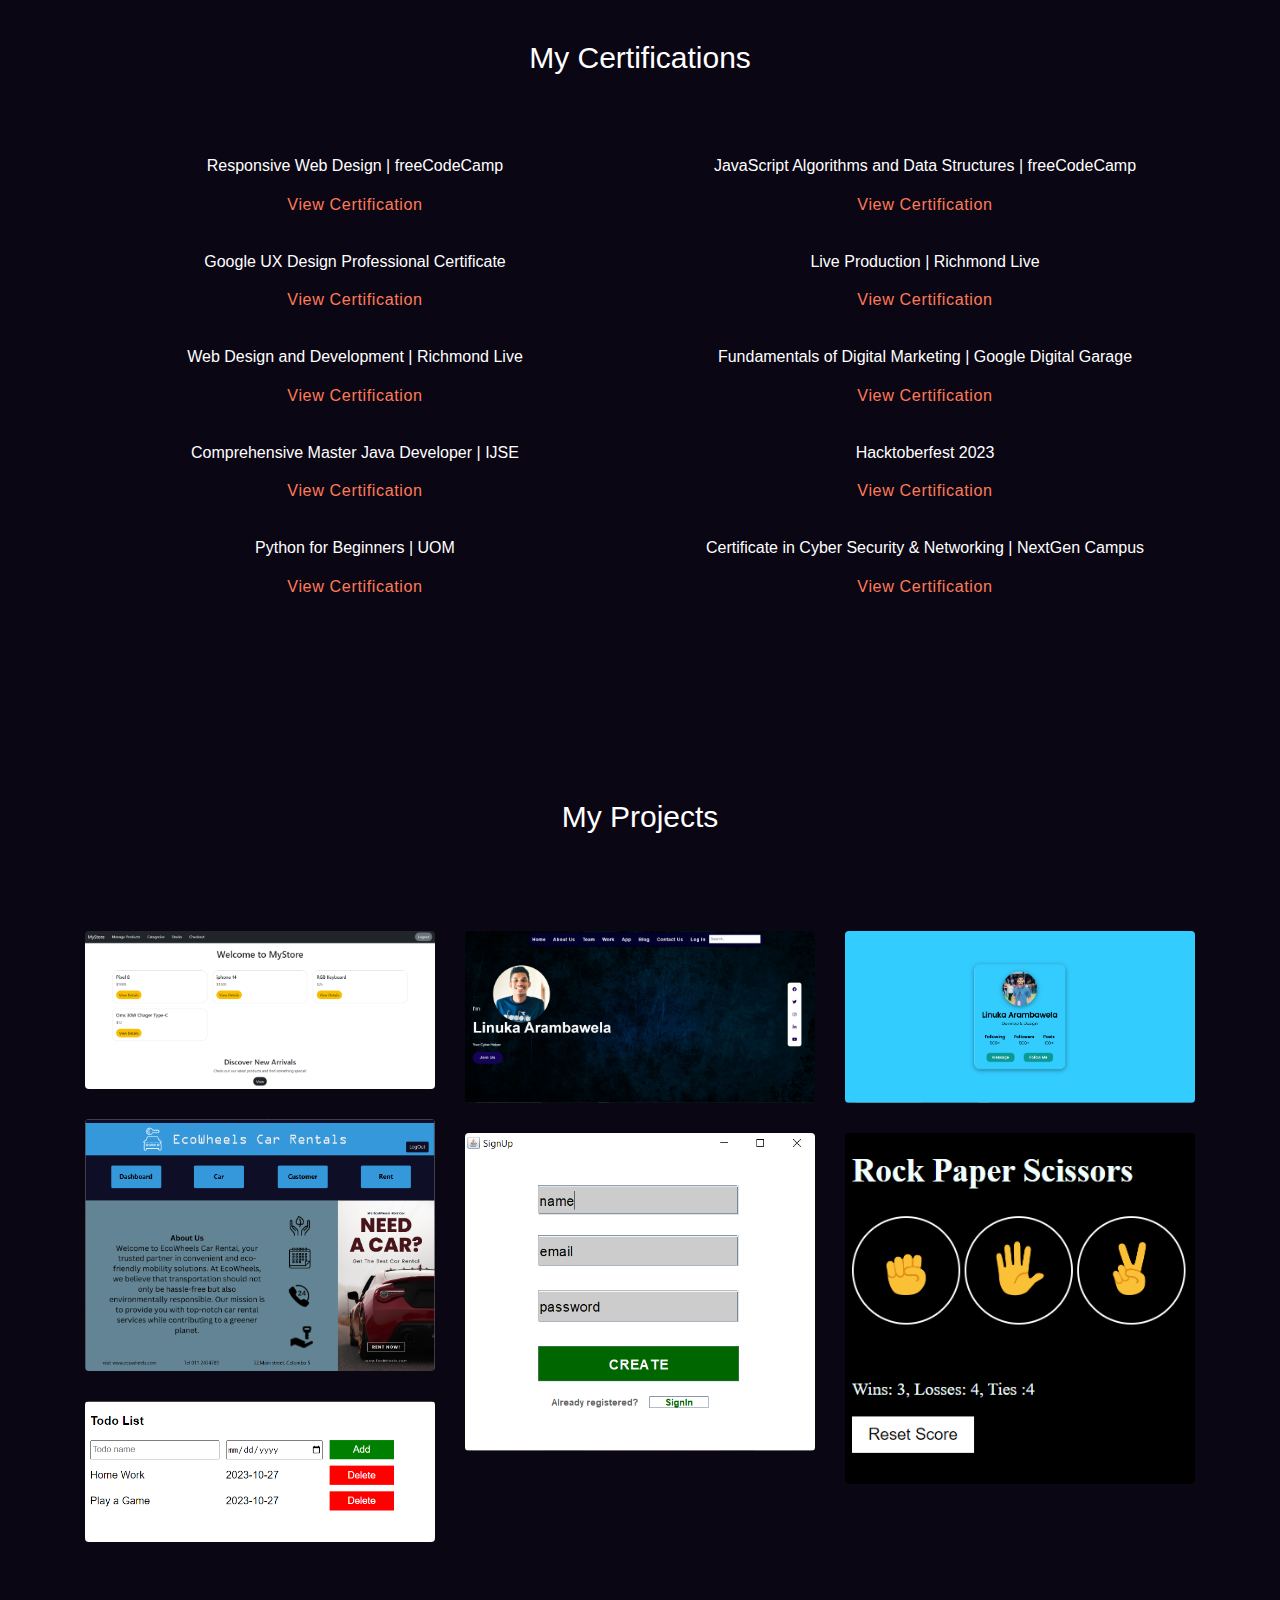
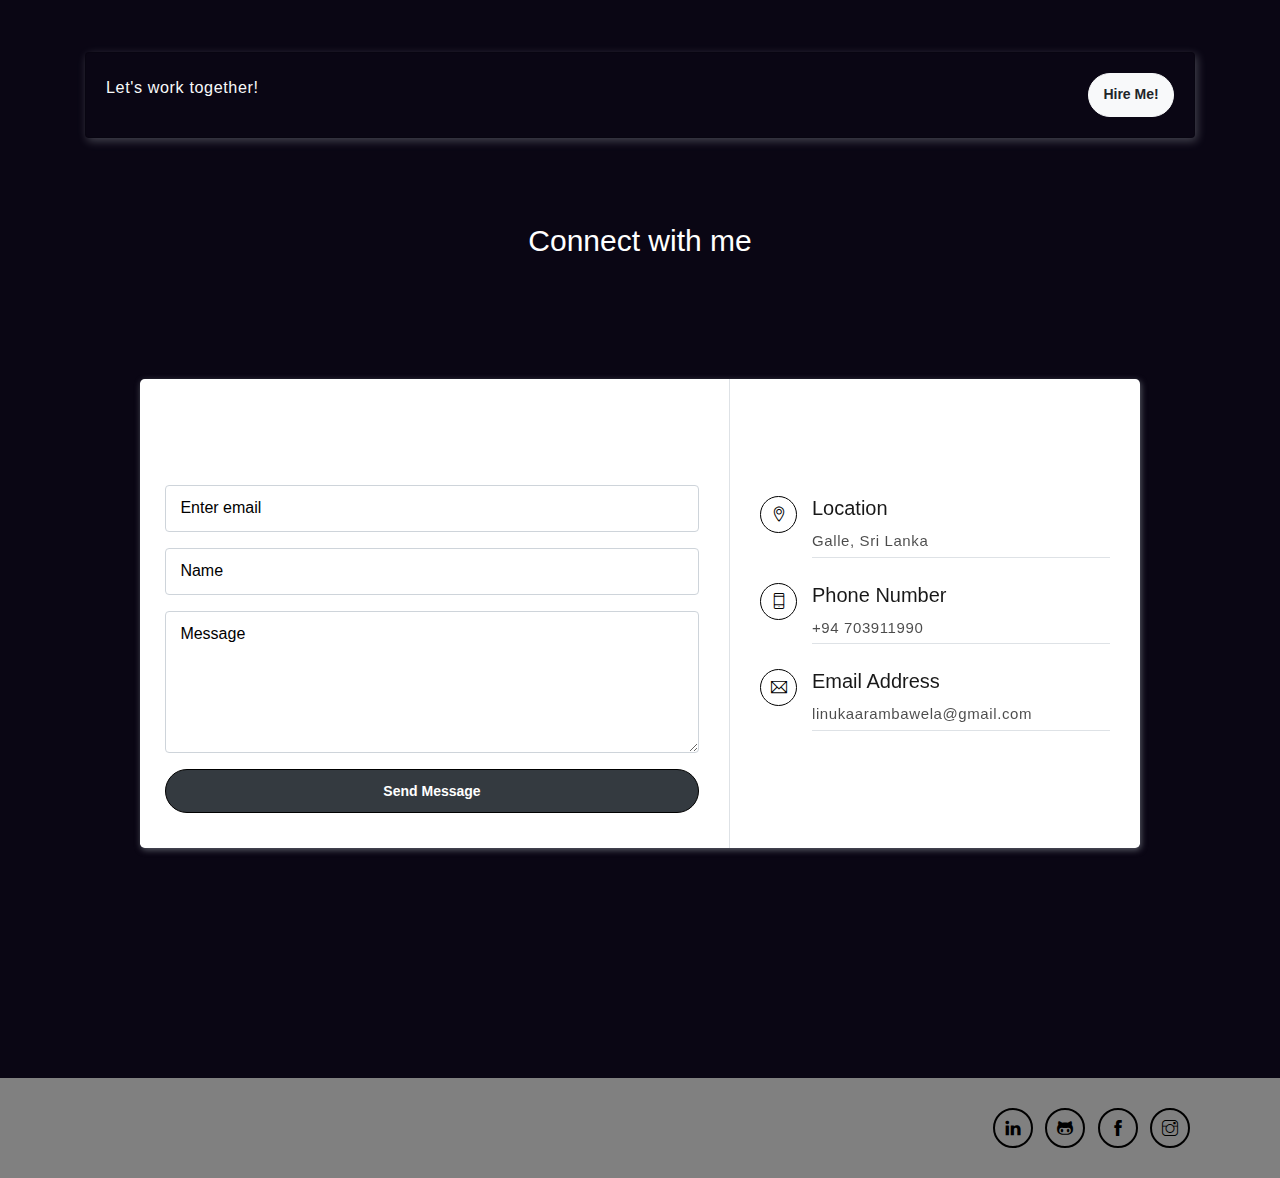
==== commit ca2eccac: "edu" ====
--- a/index.html
+++ b/index.html
@@ -95,7 +95,7 @@
                 <div class="pl-md-4 col-md-9">
                     <h6 class="title">Linuka Arambawela</h6>
                     <p class="subtitle">Designer/Developer</p>
-                    <p>I am a passionate IT enthusiast who is currently pursuing a diploma in comprehensive master java developer. I have completed my GCE Advanced Level examination in the physical science stream at Richmond College, and have a strong desire to learn and grow in the IT industry. I believe that technology has the power to make a positive impact on the world, and I want to be a part of that change. This portfolio showcases some of the projects I have worked on and the skills I have acquired.</p>
+                    <p>I am a passionate IT enthusiast who is currently pursuing a degree in Computer Science. I have completed my GCE Advanced Level examination in the physical science stream at Richmond College, and have a strong desire to learn and grow in the IT industry. I believe that technology has the power to make a positive impact on the world, and I want to be a part of that change. This portfolio showcases some of the projects I have worked on and the skills I have acquired.</p>
                     <a class="btn btn-primary rounded mt-3 shake" href="https://drive.google.com/drive/folders/1Fr4FEvTsbg78oJzoTCTcGbH58O8syNxW?usp=sharing" target="_blank">DOWNLOAD CV</a>                   
                 </div>
             </div>
@@ -105,10 +105,17 @@
  <section class="section text-light">
     <div class="container text-left">
         <div class="mt-4 experience"><br>
-            <h6 class="section-title mb-4">Experience</h6>
-            
+            <h6 class="section-title mb-4">Education</h6>
         <p>
-            <strong section-title mb-4>Richmond College:</strong><br>
+            * <strong section-title mb-4>University of Westminster:</strong><br>
+            Bsc(Hons) in Computer Science
+        </p>
+        <p>
+            * <strong section-title mb-4>Institute of Software Engineering</strong><br>
+              Diploma in Comprehensive Master Java Developer
+        </p>   
+        <p>
+            * <strong section-title mb-4>Richmond College:</strong><br>
             During my college years, I gained valuable experiences through various roles:
             <ul>
                 <li><strong>Coordinator of <a href="https://web.facebook.com/RITS.KNGINE/?_rdc=1&_rdr" target="_blank">Rchmond IT Society</a>:</strong> Led initiatives and organized events within the IT Society, fostering collaboration among members.</li>
@@ -117,6 +124,7 @@
             </ul>
             These roles equipped me with valuable teamwork, leadership, and organizational skills, reinforcing my commitment to personal and professional growth in the IT field.
         </p>
+        
         <ul>
             <li>Member of Young Inventers Club<strong></strong></li>
             <li>Primary & Junior Prefect<strong></strong> </li>
